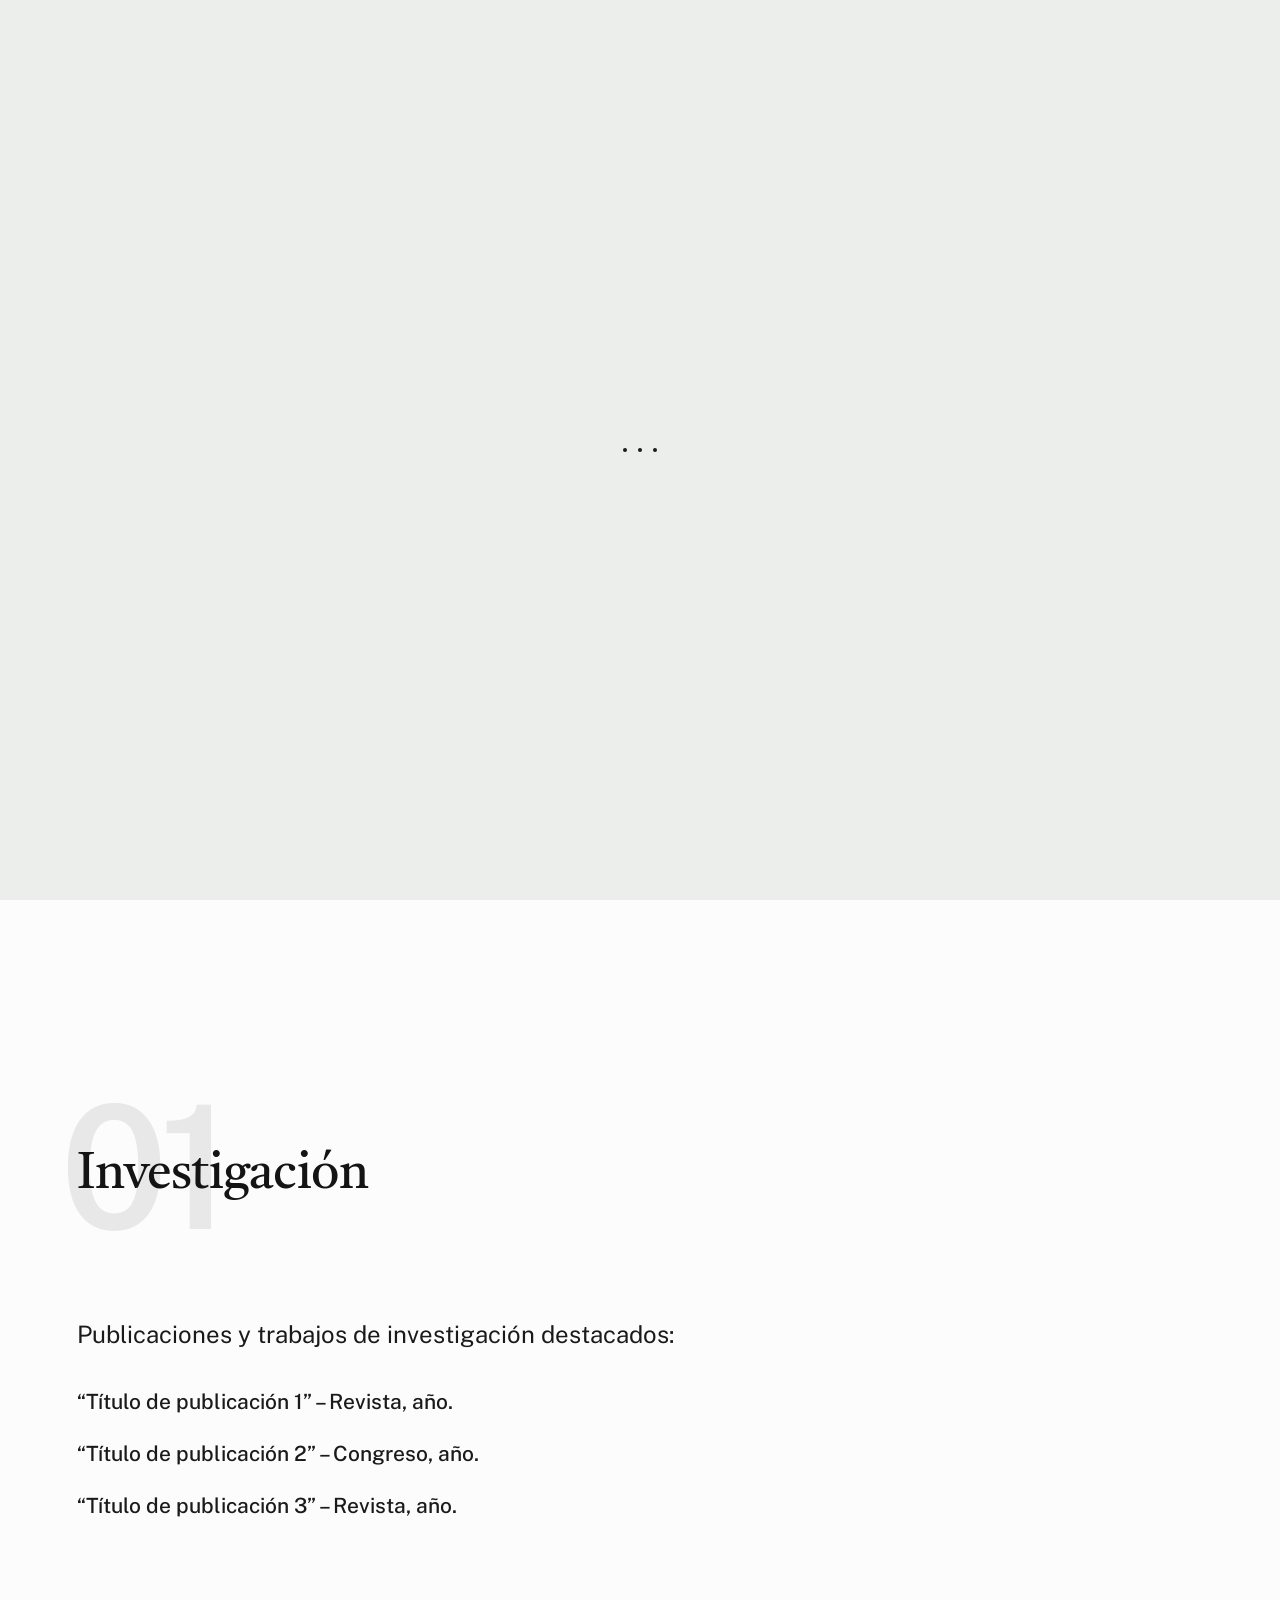
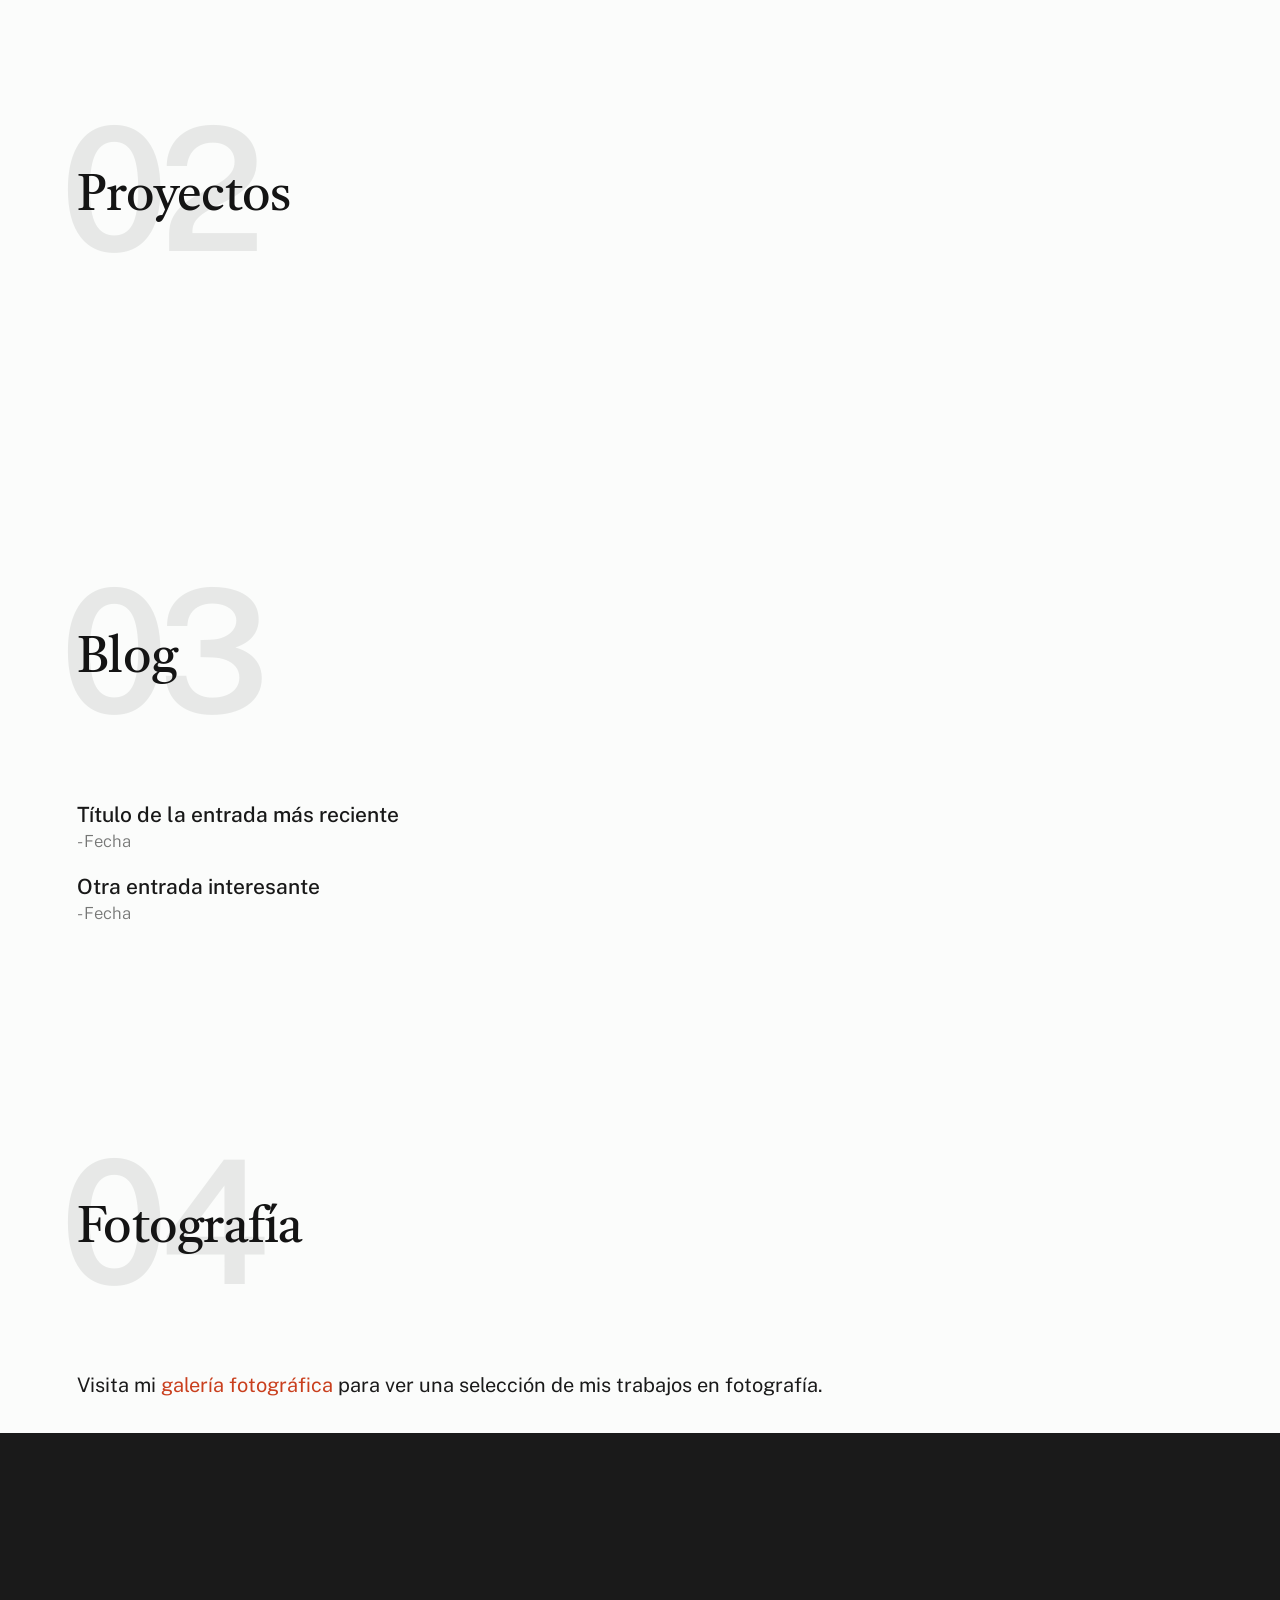
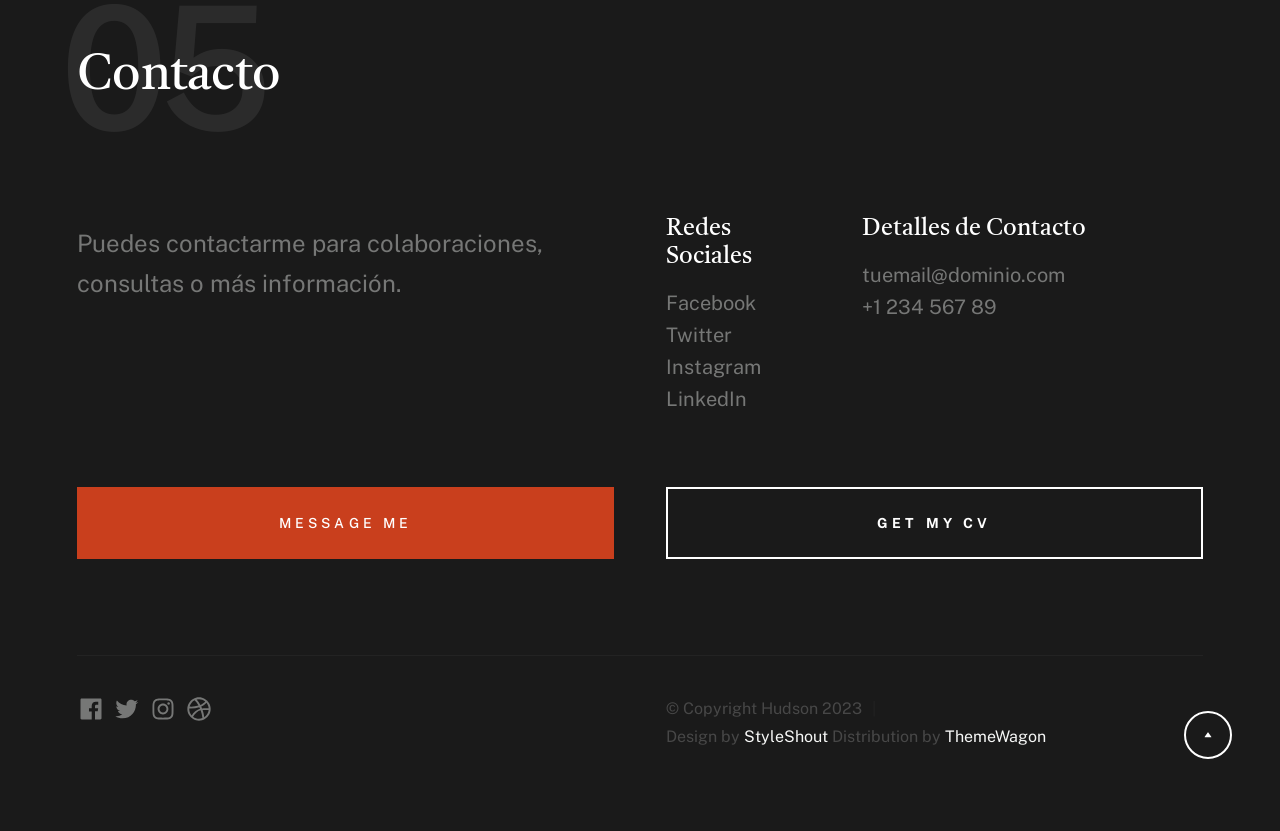
==== index.html @ 0f812733 "Upload CCidLara personal webpage" ====
<!DOCTYPE html>
<html lang="en" class="no-js" >
<head>

    <!--- basic page needs
    ================================================== -->
    <meta charset="utf-8">
    <meta name="viewport" content="width=device-width, initial-scale=1">
    <title>Hudson</title>

    <script>
        document.documentElement.classList.remove('no-js');
        document.documentElement.classList.add('js');
    </script>

    <!-- CSS
    ================================================== -->
    <link rel="stylesheet" href="css/vendor.css">
    <link rel="stylesheet" href="css/styles.css">

    <!-- favicons
    ================================================== -->
    <link rel="apple-touch-icon" sizes="180x180" href="apple-touch-icon.png">
    <link rel="icon" type="image/png" sizes="32x32" href="favicon-32x32.png">
    <link rel="icon" type="image/png" sizes="16x16" href="favicon-16x16.png">
    <link rel="manifest" href="site.webmanifest">

</head>


<body id="top">

    
    <!-- preloader
    ================================================== -->
    <div id="preloader">
        <div id="loader" class="dots-fade">
            <div></div>
            <div></div>
            <div></div>
        </div>
    </div>


    <!-- page wrap
    ================================================== -->
    <div id="page" class="s-pagewrap">


        <!-- # site header 
        ================================================== -->
        <header class="s-header">
            <div class="row s-header__inner">

                <div class="s-header__block">
                    <div class="s-header__logo">
                        <a class="logo" href="index.html" style="
                            font-family: 'Public Sans', 'Segoe UI', Arial, sans-serif;
                            font-weight: 900;
                            font-size: 2.5rem;
                            letter-spacing: 0.08em;
                            color: #fff;
                            text-decoration: none;
                            background: linear-gradient(90deg, #ffffffd7 60%, #ff0000 100%);
                            -webkit-background-clip: text;
                            -webkit-text-fill-color: transparent;
                            background-clip: text;
                            text-fill-color: transparent;
                            padding: 0.2em 0.6em;
                            border-radius: 8px;
                            box-shadow: 0 2px 24px 0 rgba(0,195,255,0.10);
                            transition: background 0.4s cubic-bezier(.4,0,.2,1);
                            mix-blend-mode: lighten;
                            filter: drop-shadow(0 2px 8px rgba(0,195,255,0.08));
                        ">
                            CCidLara
                        </a>
                    </div>

                    <a class="s-header__menu-toggle" href="#0"><span>Menu</span></a>
                </div> <!-- end s-header__block -->

                <nav class="s-header__nav">    
                    <ul class="s-header__menu-links">
                        <li class="current"><a class="smoothscroll" href="#bio">Bio</a></li>
                        <li><a class="smoothscroll" href="#investigacion">Investigación</a></li>
                        <li><a href="photo.html">Fotografía</a></li>
                        <li><a class="smoothscroll" href="#proyectos">Proyectos</a></li>
                        <li><a class="smoothscroll" href="#blog">Blog</a></li>
                        <li><a class="smoothscroll" href="#footer">Contacto</a></li>
                    </ul>    
                </nav> <!-- end s-header__nav -->

            </div> <!-- end s-header__inner -->
        </header> <!-- end s-header -->


        <!-- # bio
        ================================================== -->
        <section id="bio" class="s-intro target-section" style="position:relative;overflow:hidden;min-height:60vh;">
            <img src="images/folio/horizontal1.jpg"
                 alt="Foto de Christofer Cid Lara"
                 style="position:absolute;top:0;left:0;width:100%;height:100%;object-fit:cover;z-index:0;filter:brightness(0.5);">
            <div style="position:absolute;top:0;left:0;width:100%;height:100%;background:rgba(0,0,0,0.45);z-index:1;"></div>
            <div class="row s-intro__content width-sixteen-col" style="position:relative;z-index:2;min-height:60vh;align-items:stretch;display:flex;flex-wrap:wrap;">
                <div class="column lg-7 md-12 s-intro__content-inner grid-block grid-16" style="display:flex;flex-direction:column;justify-content:center;">
                    <div class="s-intro__content-text" style="color:#f8f7f4;">
                        <div class="s-intro__content-pretitle text-pretitle">_______</div>
                        <h1 class="s-intro__content-title" style="color:#f8f7f4;">
                            Christofer Cid Lara
                        </h1>
                        <p>
                            Investigador de imágenes, datos y artista visual. <br> IA, visión, fotografía, luz y pensamiento.
                        </p>
                        <div class="s-intro__content-btns">
                            <a class="smoothscroll btn" href="#investigacion">Investigación</a>
                            <a class="smoothscroll btn btn--stroke" href="#footer">Contacto</a>
                        </div>
                    </div>
                </div>
                <div class="column lg-5 md-12 s-intro__content-inner grid-block grid-16"
                     style="display:flex;align-items:center;justify-content:center;position:relative;min-height:60vh;">
                    <img src="images/folio/IMG_20250104_0038.jpg"
                         alt="Retrato de Christofer Cid Lara"
                         style="position:absolute;top:0;left:0;width:100%;height:100%;object-fit:cover;z-index:0;filter:brightness(1);border-radius:16px;">
                    <div style="position:absolute;top:0;left:0;width:100%;height:100%;background:rgba(0,0,0,0.45);z-index:1;border-radius:16px;"></div>
                    <div style="position:relative;z-index:2;width:100%;display:flex;align-items:center;justify-content:center;">
                        <!-- Optional: Add a border or shadow for separation -->
                    </div>
                </div>
            </div>
        </section>

        <!-- # investigación
        ================================================== -->
        <section id="investigacion" class="s-about target-section">
            <div class="row s-about__content">
                <div class="column xl-12">
                    <div class="section-header" data-num="01">
                        <h2 class="text-display-title">Investigación</h2>
                    </div>
                    <p class="attention-getter">
                        Publicaciones y trabajos de investigación destacados:
                    </p>
                    <ul class="s-about__list">
                        <li>“Título de publicación 1” – Revista, año.</li>
                        <li>“Título de publicación 2” – Congreso, año.</li>
                        <li>“Título de publicación 3” – Revista, año.</li>
                        <!-- Agrega más publicaciones -->
                    </ul>
                </div>
            </div>
        </section>

        <!-- # proyectos
        ================================================== -->
        <section id="proyectos" class="s-works target-section">
            <div class="row">
                <div class="column xl-12">
                    <div class="section-header" data-num="02">
                        <h2 class="text-display-title">Proyectos</h2>
                    </div>
                </div>
            </div>
            <div class="row folio-entries">
                <div class="column entry">
                    <div class="entry__info">
                        <h4 class="entry__title">Proyecto A</h4>
                        <div class="entry__cat">Descripción breve del proyecto A.</div>
                    </div>
                </div>
                <div class="column entry">
                    <div class="entry__info">
                        <h4 class="entry__title">Proyecto B</h4>
                        <div class="entry__cat">Descripción breve del proyecto B.</div>
                    </div>
                </div>
                <div class="column entry">
                    <div class="entry__info">
                        <h4 class="entry__title">Proyecto C</h4>
                        <div class="entry__cat">Descripción breve del proyecto C.</div>
                    </div>
                </div>
                <!-- Agrega más proyectos si lo deseas -->
            </div>
        </section>

        <!-- # blog
        ================================================== -->
        <section id="blog" class="s-about target-section">
            <div class="row s-about__content">
                <div class="column xl-12">
                    <div class="section-header" data-num="03">
                        <h2 class="text-display-title">Blog</h2>
                    </div>
                    <ul class="s-about__list">
                        <li><a href="#">Título de la entrada más reciente</a> <span>- Fecha</span></li>
                        <li><a href="#">Otra entrada interesante</a> <span>- Fecha</span></li>
                        <!-- Agrega más entradas -->
                    </ul>
                </div>
            </div>
        </section>

        <!-- # fotografia
        ================================================== -->
        <section id="fotografia" class="s-about target-section">
            <div class="row s-about__content">
                <div class="column xl-12">
                    <div class="section-header" data-num="04">
                        <h2 class="text-display-title">Fotografía</h2>
                    </div>
                    <p>
                        Visita mi <a href="photo.html">galería fotográfica</a> para ver una selección de mis trabajos en fotografía.
                    </p>
                </div>
            </div>
        </section>

        <!-- # footer/contacto
        ================================================== -->
        <footer id="footer" class="s-footer target-section">
            <div class="row">
                <div class="column lg-12">
                    <div class="section-header light-on-dark" data-num="05">
                        <h2 class="text-display-title">Contacto</h2>
                    </div>
                </div>
            </div>
            <div class="row s-footer__content">
                <div class="column xl-6 md-12 s-footer__block s-footer__about">
                    <p class="attention-getter">
                        Puedes contactarme para colaboraciones, consultas o más información.
                    </p>
                </div>
                <div class="column xl-6 md-12 s-footer__block s-footer__site-links">
                    <div class="row">
                        <div class="column xl-4 lg-5 md-6 tab-12">
                            <h5>Redes Sociales</h5>
                            <ul class="link-list">
                                <li><a href="#">Facebook</a></li>
                                <li><a href="#">Twitter</a></li>
                                <li><a href="#">Instagram</a></li>
                                <li><a href="#">LinkedIn</a></li>
                            </ul>
                        </div>
                        <div class="column xl-6 md-6 tab-12">
                            <h5>Detalles de Contacto</h5>
                            <ul class="link-list">
                                <li><a href="mailto:tuemail@dominio.com">tuemail@dominio.com</a></li>
                                <li><a href="tel:+123456789">+1 234 567 89</a></li>
                            </ul>
                        </div>
                    </div>
                </div>
            </div>


            <div class="row s-footer__buttons">
               
                <div class="column xl-6 tab-12">
                    <a href="mailto:#0" class="btn btn--primary btn--large u-fullwidth">Message Me</a>
                </div>
          
                <div class="column xl-6 tab-12">                    
                    <a href="#0" class="btn btn--stroke btn--large u-fullwidth">Get My CV</a>
                </div>
            
            </div> <!-- end section-footer__buttons -->              
            
            <div class="row s-footer__bottom">
                
                <div class="column xl-6 lg-12">
                    <ul class="s-footer__social social-list">
                        <li>
                            <a href="#0">
                                <svg xmlns="http://www.w3.org/2000/svg" width="24" height="24" viewBox="0 0 24 24" style="fill:rgba(0, 0, 0, 1);transform:;-ms-filter:"><path d="M20,3H4C3.447,3,3,3.448,3,4v16c0,0.552,0.447,1,1,1h8.615v-6.96h-2.338v-2.725h2.338v-2c0-2.325,1.42-3.592,3.5-3.592 c0.699-0.002,1.399,0.034,2.095,0.107v2.42h-1.435c-1.128,0-1.348,0.538-1.348,1.325v1.735h2.697l-0.35,2.725h-2.348V21H20 c0.553,0,1-0.448,1-1V4C21,3.448,20.553,3,20,3z"></path></svg>
                                <span class="u-screen-reader-text">Facebook</span>
                            </a>
                        </li>
                        <li>
                            <a href="#0">
                                <svg xmlns="http://www.w3.org/2000/svg" width="24" height="24" viewBox="0 0 24 24" style="fill:rgba(0, 0, 0, 1);transform:;-ms-filter:"><path d="M19.633,7.997c0.013,0.175,0.013,0.349,0.013,0.523c0,5.325-4.053,11.461-11.46,11.461c-2.282,0-4.402-0.661-6.186-1.809 c0.324,0.037,0.636,0.05,0.973,0.05c1.883,0,3.616-0.636,5.001-1.721c-1.771-0.037-3.255-1.197-3.767-2.793 c0.249,0.037,0.499,0.062,0.761,0.062c0.361,0,0.724-0.05,1.061-0.137c-1.847-0.374-3.23-1.995-3.23-3.953v-0.05 c0.537,0.299,1.16,0.486,1.82,0.511C3.534,9.419,2.823,8.184,2.823,6.787c0-0.748,0.199-1.434,0.548-2.032 c1.983,2.443,4.964,4.04,8.306,4.215c-0.062-0.3-0.1-0.611-0.1-0.923c0-2.22,1.796-4.028,4.028-4.028 c1.16,0,2.207,0.486,2.943,1.272c0.91-0.175,1.782-0.512,2.556-0.973c-0.299,0.935-0.936,1.721-1.771,2.22 c0.811-0.088,1.597-0.312,2.319-0.624C21.104,6.712,20.419,7.423,19.633,7.997z"></path></svg>
                                <span class="u-screen-reader-text">Twitter</span>
                            </a>
                        </li>
                        <li>
                            <a href="#0">
                                <svg xmlns="http://www.w3.org/2000/svg" width="24" height="24" viewBox="0 0 24 24" style="fill:rgba(0, 0, 0, 1);transform:;-ms-filter:"><path d="M11.999,7.377c-2.554,0-4.623,2.07-4.623,4.623c0,2.554,2.069,4.624,4.623,4.624c2.552,0,4.623-2.07,4.623-4.624 C16.622,9.447,14.551,7.377,11.999,7.377L11.999,7.377z M11.999,15.004c-1.659,0-3.004-1.345-3.004-3.003 c0-1.659,1.345-3.003,3.004-3.003s3.002,1.344,3.002,3.003C15.001,13.659,13.658,15.004,11.999,15.004L11.999,15.004z"></path><circle cx="16.806" cy="7.207" r="1.078"></circle><path d="M20.533,6.111c-0.469-1.209-1.424-2.165-2.633-2.632c-0.699-0.263-1.438-0.404-2.186-0.42 c-0.963-0.042-1.268-0.054-3.71-0.054s-2.755,0-3.71,0.054C7.548,3.074,6.809,3.215,6.11,3.479C4.9,3.946,3.945,4.902,3.477,6.111 c-0.263,0.7-0.404,1.438-0.419,2.186c-0.043,0.962-0.056,1.267-0.056,3.71c0,2.442,0,2.753,0.056,3.71 c0.015,0.748,0.156,1.486,0.419,2.187c0.469,1.208,1.424,2.164,2.634,2.632c0.696,0.272,1.435,0.426,2.185,0.45 c0.963,0.042,1.268,0.055,3.71,0.055s2.755,0,3.71-0.055c0.747-0.015,1.486-0.157,2.186-0.419c1.209-0.469,2.164-1.424,2.633-2.633 c0.263-0.7,0.404-1.438,0.419-2.186c0.043-0.962,0.056-1.267,0.056-3.71s0-2.753-0.056-3.71C20.941,7.57,20.801,6.819,20.533,6.111z M19.315,15.643c-0.007,0.576-0.111,1.147-0.311,1.688c-0.305,0.787-0.926,1.409-1.712,1.711c-0.535,0.199-1.099,0.303-1.67,0.311 c-0.95,0.044-1.218,0.055-3.654,0.055c-2.438,0-2.687,0-3.655-0.055c-0.569-0.007-1.135-0.112-1.669-0.311 c-0.789-0.301-1.414-0.923-1.719-1.711c-0.196-0.534-0.302-1.099-0.311-1.669c-0.043-0.95-0.053-1.218-0.053-3.654 c0-2.437,0-2.686,0.053-3.655c0.007-0.576,0.111-1.146,0.311-1.687c0.305-0.789,0.93-1.41,1.719-1.712 c0.534-0.198,1.1-0.303,1.669-0.311c0.951-0.043,1.218-0.055,3.655-0.055c2.437,0,2.687,0,3.654,0.055 c0.571,0.007,1.135,0.112,1.67,0.311c0.786,0.303,1.407,0.925,1.712,1.712c0.196,0.534,0.302,1.099,0.311,1.669 c0.043,0.951,0.054,1.218,0.054,3.655c0,2.436,0,2.698-0.043,3.654H19.315z"></path></svg>
                                <span class="u-screen-reader-text">Instagram</span>
                            </a>
                        </li>
                        <li>
                            <a href="#0">
                                <svg xmlns="http://www.w3.org/2000/svg" width="24" height="24" viewBox="0 0 24 24" style="fill: rgba(0, 0, 0, 1);transform: ;msFilter:;"><path d="M20.66 6.98a9.932 9.932 0 0 0-3.641-3.64C15.486 2.447 13.813 2 12 2s-3.486.447-5.02 1.34c-1.533.893-2.747 2.107-3.64 3.64S2 10.187 2 12s.446 3.487 1.34 5.02a9.924 9.924 0 0 0 3.641 3.64C8.514 21.553 10.187 22 12 22s3.486-.447 5.02-1.34a9.932 9.932 0 0 0 3.641-3.64C21.554 15.487 22 13.813 22 12s-.446-3.487-1.34-5.02zM12 3.66c2 0 3.772.64 5.32 1.919-.92 1.174-2.286 2.14-4.1 2.9-1.002-1.813-2.088-3.327-3.261-4.54A7.715 7.715 0 0 1 12 3.66zM5.51 6.8a8.116 8.116 0 0 1 2.711-2.22c1.212 1.201 2.325 2.7 3.34 4.5-2 .6-4.114.9-6.341.9-.573 0-1.006-.013-1.3-.04A8.549 8.549 0 0 1 5.51 6.8zM3.66 12c0-.054.003-.12.01-.2.007-.08.01-.146.01-.2.254.014.641.02 1.161.02 2.666 0 5.146-.367 7.439-1.1.187.373.381.793.58 1.26-1.32.293-2.674 1.006-4.061 2.14S6.4 16.247 5.76 17.5c-1.4-1.587-2.1-3.42-2.1-5.5zM12 20.34c-1.894 0-3.594-.587-5.101-1.759.601-1.187 1.524-2.322 2.771-3.401 1.246-1.08 2.483-1.753 3.71-2.02a29.441 29.441 0 0 1 1.56 6.62 8.166 8.166 0 0 1-2.94.56zm7.08-3.96a8.351 8.351 0 0 1-2.58 2.621c-.24-2.08-.7-4.107-1.379-6.081.932-.066 1.765-.1 2.5-.1.799 0 1.686.034 2.659.1a8.098 8.098 0 0 1-1.2 3.46zm-1.24-5c-1.16 0-2.233.047-3.22.14a27.053 27.053 0 0 0-.68-1.62c2.066-.906 3.532-2.006 4.399-3.3 1.2 1.414 1.854 3.027 1.96 4.84-.812-.04-1.632-.06-2.459-.06z"></path></svg>
                                <span class="u-screen-reader-text">Dribbble</span>
                            </a>
                        </li>
                    </ul> 
                </div> <!-- end section-footer__social -->

                <div class="column xl-6 lg-12">
                    <p class="ss-copyright">
                        <span>© Copyright Hudson 2023</span> 
                        <span>Design by <a href="https://styleshout.com/">StyleShout</a> Distribution by <a href="https://themewagon.com">ThemeWagon</a></span>
                    </p>
                </div>

            </div> <!-- end section-footer__bottom -->          

            <div class="ss-go-top">
                <a class="smoothscroll" title="Back to Top" href="#top">                 
                    <svg xmlns="http://www.w3.org/2000/svg" width="24" height="24" viewBox="0 0 24 24" style="fill: rgba(0, 0, 0, 1);transform: ;msFilter:;"><path d="M5.536 21.886a1.004 1.004 0 0 0 1.033-.064l13-9a1 1 0 0 0 0-1.644l-13-9A1 1 0 0 0 5 3v18a1 1 0 0 0 .536.886z"></path></svg>
                </a>                                
                <span>Back To Top</span>   
            </div> <!-- end ss-go-top -->
            
        </footer> <!-- end s-footer -->

    </div> <!-- end page-wrap -->


    <!-- Java Script
    ================================================== -->
    <script src="js/plugins.js"></script>
    <script src="js/main.js"></script>

</body>
</html>
---- css/styles.css ----
@charset "UTF-8";

/* =================================================================== 
 * Hudson Main Stylesheet
 * Template Ver. 1.0.0
 * 04-03-2023
 * ------------------------------------------------------------------
 *
 * TOC:
 * # SETTINGS
 *      ## fonts 
 *      ## colors
 *      ## spacing and typescale
 *      ## grid variables
 * # CSS RESET
 * # GRID
 * # BASE SETUP
 * # UTILITY CLASSES
 * # TYPOGRAPHY 
 *      ## base type styles
 *      ## additional typography & helper classes
 *      ## lists
 *      ## media 
 *      ## spacing
 * # PRELOADER
 *      ## page loaded
 * # FORM 
 *      ## style placeholder text
 * # BUTTONS
 * # TABLE
 * # COMPONENTS
 *      ## pagination
 *      ## alert box 
 *      ## skillbars
 *      ## stats tabs
 * # PROJECT-WIDE SHARED STYLES
 *      ## section header
 *      ## social list
 *      ## swiper overrides
 *      ## glightbox overrides
 * # GRID-BASED LAYOUTS
 *      ## grid block
 *      ## list grid
 * # PAGE WRAP
 * # SITE HEADER
 *      ## logo
 *      ## main navigation
 *      ## mobile menu toggle
 * # INTRO
 *      ## intro content
 *      ## intro btn cv download
 *      ## intro social
 *      ## intro scroll down
 *      ## intro transitions
 * # ABOUT
 *      ## about blocks
 * # WORKS
 *      ## folio entries 
 *      ## testimonials
 * # NUMBERS
 * # FOOTER
 *      ## copyright
 *      ## go top
 *
 * ------------------------------------------------------------------ */


/* ===================================================================
 * # SETTINGS
 *
 *
 * ------------------------------------------------------------------- */

/* ------------------------------------------------------------------- 
 * ## fonts 
 * ------------------------------------------------------------------- */
@import url("https://fonts.googleapis.com/css2?family=Castoro:ital@0;1&family=Public+Sans:ital,wght@0,300;0,400;0,500;0,600;0,700;1,300;1,400;1,500;1,600;1,700&display=swap");

:root {
    --font-1: "Public Sans", Sans-serif;
    --font-2: "Castoro", Serif;

  /* monospace
   */
    --font-mono: Consolas, "Andale Mono", Courier, "Courier New", monospace;
}

/* ------------------------------------------------------------------- 
 * ## colors
 * ------------------------------------------------------------------- */
:root {

  /* color-1(#C73E1D)
   * color-2(#2F352B)
   * color-3(#1A1A1A)
   */
    --color-1: hsla(12, 75%, 45%, 1);
    --color-2: hsla(96, 10%, 19%, 1);
    --color-3: hsla(0, 0%, 10%, 1);

  /* theme color variations
   */
    --color-1-lightest: hsla(12, 75%, 75%, 1);
    --color-1-lighter : hsla(12, 75%, 65%, 1);
    --color-1-light   : hsla(12, 75%, 55%, 1);
    --color-1-dark    : hsla(12, 75%, 35%, 1);
    --color-1-darker  : hsla(12, 75%, 25%, 1);
    --color-1-darkest : hsla(12, 75%, 15%, 1);

    --color-2-lightest: hsla(96, 10%, 49%, 1);
    --color-2-lighter : hsla(96, 10%, 39%, 1);
    --color-2-light   : hsla(96, 10%, 29%, 1);
    --color-2-dark    : hsla(96, 10%, 10%, 1);
    --color-2-darker  : hsla(96, 10%, 1%, 1);

    --color-3-light: hsla(0, 0%, 16%, 1);
    --color-3-dark : hsla(0, 0%, 8%, 1);

  /* feedback colors
   * color-error(#ffd1d2), color-success(#c8e675), 
   * color-info(#d7ecfb), color-notice(#fff099)
   */
    --color-error          : hsla(359, 100%, 91%, 1);
    --color-success        : hsla(76, 69%, 68%, 1);
    --color-info           : hsla(205, 82%, 91%, 1);
    --color-notice         : hsla(51, 100%, 80%, 1);
    --color-error-content  : hsla(359, 50%, 50%, 1);
    --color-success-content: hsla(76, 29%, 28%, 1);
    --color-info-content   : hsla(205, 32%, 31%, 1);
    --color-notice-content : hsla(51, 30%, 30%, 1);

  /* neutrals
   * generated using 
   * Tint & Shade Generator 
   * (https://maketintsandshades.com/)
   */
    --color-black  : #000000;
    --color-gray-19: #181818;
    --color-gray-18: #2f302f;
    --color-gray-17: #474747;
    --color-gray-16: #5e5f5e;
    --color-gray-15: #767776;
    --color-gray-14: #8e8f8e;
    --color-gray-13: #a5a7a5;
    --color-gray-12: #bdbebd;
    --color-gray-11: #d4d6d4;
    --color-gray-10: #eceeec;
    --color-gray-9 : #eef0ee;
    --color-gray-8 : #f0f1f0;
    --color-gray-7 : #f2f3f2;
    --color-gray-6 : #f4f5f4;
    --color-gray-5 : #f6f7f6;
    --color-gray-4 : #f7f8f7;
    --color-gray-3 : #f9faf9;
    --color-gray-2 : #fbfcfb;
    --color-gray-1 : #fbfcfb;
    --color-white  : #ffffff;

  /* text
   */
    --color-text       : var(--color-gray-19);
    --color-text-dark  : var(--color-3-dark);
    --color-text-light : var(--color-gray-15);
    --color-placeholder: var(--color-gray-13);

  /* link
   */
    --color-link       : var(--color-1);
    --color-link-hover : var(--color-2-lighter);
    --color-link-active: var(--color-2-lighter);

  /* buttons
   */
    --color-btn                   : var(--color-gray-10);
    --color-btn-text              : var(--color-text);
    --color-btn-hover             : var(--color-gray-11);
    --color-btn-hover-text        : var(--color-text);
    --color-btn-primary           : var(--color-1);
    --color-btn-primary-text      : var(--color-white);
    --color-btn-primary-hover     : var(--color-1-light);
    --color-btn-primary-hover-text: var(--color-white);
    --color-btn-stroke            : var(--color-text-dark);
    --color-btn-stroke-text       : var(--color-text-dark);
    --color-btn-stroke-hover      : var(--color-text-dark);
    --color-btn-stroke-hover-text : var(--color-white);

  /* preloader
   */
    --color-preloader-bg: var(--color-gray-10);
    --color-loader      : var(--color-3);
    --color-loader-light: var(--color-gray-14);

  /* others
   */
    --color-body-bg: var(--color-gray-1);
    --color-border : rgba(0, 0, 0, .1);
    --border-radius: 5px;
}

/* ------------------------------------------------------------------- 
 * ## spacing and typescale
 * ------------------------------------------------------------------- */
:root {

  /* spacing
   * base font size: 20px 
   * vertical space unit : 32px
   */
    --base-size     : 62.5%;
    --multiplier    : 1;
    --base-font-size: calc(2rem * var(--multiplier));
    --space         : calc(3.2rem * var(--multiplier));

  /* vertical spacing 
   */
    --vspace-0_125: calc(0.125 * var(--space));
    --vspace-0_25 : calc(0.25 * var(--space));
    --vspace-0_375: calc(0.375 * var(--space));
    --vspace-0_5  : calc(0.5 * var(--space));
    --vspace-0_625: calc(0.625 * var(--space));
    --vspace-0_75 : calc(0.75 * var(--space));
    --vspace-0_875: calc(0.875 * var(--space));
    --vspace-1    : calc(var(--space));
    --vspace-1_25 : calc(1.25 * var(--space));
    --vspace-1_5  : calc(1.5 * var(--space));
    --vspace-1_75 : calc(1.75 * var(--space));
    --vspace-2    : calc(2 * var(--space));
    --vspace-2_5  : calc(2.5 * var(--space));
    --vspace-3    : calc(3 * var(--space));
    --vspace-3_5  : calc(3.5 * var(--space));
    --vspace-4    : calc(4 * var(--space));
    --vspace-4_5  : calc(4.5 * var(--space));
    --vspace-5    : calc(5 * var(--space));
    --vspace-5_5  : calc(5.5 * var(--space));
    --vspace-6    : calc(6 * var(--space));
    --vspace-6_5  : calc(6.5 * var(--space));
    --vspace-7    : calc(7 * var(--space));
    --vspace-7_5  : calc(7.5 * var(--space));
    --vspace-8    : calc(8 * var(--space));
    --vspace-8_5  : calc(8.5 * var(--space));
    --vspace-9    : calc(9 * var(--space));
    --vspace-9_5  : calc(9.5 * var(--space));
    --vspace-10   : calc(10 * var(--space));

  /* type scale
   * ratio 1        :2 | base: 20px
   * -------------------------------------------------------
   *
   * --text-huge-3    = (148.60px)
   * --text-huge-2    = (123.83px)
   * --text-huge-1    = (103.20px)
   * --text-display-3 = (86.00px)
   * --text-display-2 = (71.66px)
   * --text-display-1 = (59.72px)
   * --text-xxxl      = (49.77px)
   * --text-xxl       = (41.47px)
   * --text-xl        = (34.56px)
   * --text-lg        = (28.80px)
   * --text-md        = (24.00px)
   * --text-size      = (20.00px) BASE
   * --text-sm        = (16.67px)
   * --text-xs        = (13.89px)
   *
   * ---------------------------------------------------------
   */
    --text-scale-ratio: 1.2;
    --text-size       : var(--base-font-size);
    --text-xs         : calc((var(--text-size) / var(--text-scale-ratio)) / var(--text-scale-ratio));
    --text-sm         : calc(var(--text-xs) * var(--text-scale-ratio));
    --text-md         : calc(var(--text-sm) * var(--text-scale-ratio) * var(--text-scale-ratio));
    --text-lg         : calc(var(--text-md) * var(--text-scale-ratio));
    --text-xl         : calc(var(--text-lg) * var(--text-scale-ratio));
    --text-xxl        : calc(var(--text-xl) * var(--text-scale-ratio));
    --text-xxxl       : calc(var(--text-xxl) * var(--text-scale-ratio));
    --text-display-1  : calc(var(--text-xxxl) * var(--text-scale-ratio));
    --text-display-2  : calc(var(--text-display-1) * var(--text-scale-ratio));
    --text-display-3  : calc(var(--text-display-2) * var(--text-scale-ratio));
    --text-huge-1     : calc(var(--text-display-3) * var(--text-scale-ratio));
    --text-huge-2     : calc(var(--text-huge-1) * var(--text-scale-ratio));
    --text-huge-3     : calc(var(--text-huge-2) * var(--text-scale-ratio));

  /* default button height
   */
    --vspace-btn: var(--vspace-1_75);
}

/* on mobile devices below 600px, change the value of '--multiplier' 
 * to adjust the values of base font size and vertical space unit.
 */
@media screen and (max-width: 600px) {
    :root {
        --multiplier: .9375;
    }
}

/* ------------------------------------------------------------------- 
 * ## grid variables
 * ------------------------------------------------------------------- */
:root {

  /* widths for rows and containers
   */
    --width-sixteen-cols: 1760px;
    --width-default     : 1280px;
    --width-wide        : 1600px;
    --width-wider       : 1800px;
    --width-narrow      : 1200px;
    --width-narrower    : 1000px;
    --width-narrowest   : 800px;
    --width-full        : 100%;
    --width-grid-max    : var(--width-default);

  /* gutter
   */
    --gutter: 2.6rem;
}

/* on large screen devices
 */
@media screen and (max-width: 1000px) {
    :root {
        --gutter: 2.2rem;
    }
}

/* on small devices
 */
@media screen and (max-width: 600px) {
    :root {
        --gutter: 1rem;
    }
}


/* ====================================================================
 * # CSS RESET
 *
 *
 * --------------------------------------------------------------------
 * http://meyerweb.com/eric/tools/css/reset/ 
 * v2.0 | 20110126
 * License: none (public domain)
 * -------------------------------------------------------------------- */
html,
body,
div,
span,
applet,
object,
iframe,
h1,
h2,
h3,
h4,
h5,
h6,
p,
blockquote,
pre,
a,
abbr,
acronym,
address,
big,
cite,
code,
del,
dfn,
em,
img,
ins,
kbd,
q,
s,
samp,
small,
strike,
strong,
sub,
sup,
tt,
var,
b,
u,
i,
center,
dl,
dt,
dd,
ol,
ul,
li,
fieldset,
form,
label,
legend,
table,
caption,
tbody,
tfoot,
thead,
tr,
th,
td,
article,
aside,
canvas,
details,
embed,
figure,
figcaption,
footer,
header,
hgroup,
menu,
nav,
output,
ruby,
section,
summary,
time,
mark,
audio,
video {
    margin        : 0;
    padding       : 0;
    border        : 0;
    font-size     : 100%;
    font          : inherit;
    vertical-align: baseline;
}

/* HTML5 display-role reset for older browsers */
article,
aside,
details,
figcaption,
figure,
footer,
header,
hgroup,
menu,
nav,
section {
    display: block;
}

body {
    line-height: 1;
}

ol,
ul {
    list-style: none;
}

blockquote,
q {
    quotes: none;
}

blockquote:before,
blockquote:after,
q:before,
q:after {
    content: "";
    content: none;
}

table {
    border-collapse: collapse;
    border-spacing : 0;
}


/* ===================================================================
 * # GRID v5.0.0
 *
 *
 * -------------------------------------------------------------------
 * - Grid system based on the flex display property.
 *
 * - Grid breakpoints are based on MAXIMUM WIDTH media queries, 
 *   meaning they apply to that one breakpoint and ALL THOSE BELOW IT.
 *
 * - Grid columns without a specified width will automatically layout 
 *   as equal width columns.
 *
 * - On viewports 400px and below, all grid columns will stacked 
 *   vertically
 *
 * ------------------------------------------------------------------- */

/* row 
 */
.row {
    display  : flex;
    flex-flow: row wrap;
    width    : min(92%, var(--width-grid-max));
    margin   : 0 auto;
}

.row .row {
    width       : auto;
    margin-left : calc(var(--gutter) * -1);
    margin-right: calc(var(--gutter) * -1);
}

/* column
 */
.column {
    flex   : 1;
    padding: 0 var(--gutter);
}

.collapse>.column,
.column.collapse {
    padding: 0;
}

/* row utility classes
 */
.row.row-wrap {
    flex-wrap: wrap;
}

.row.row-nowrap {
    flex-wrap: nowrap;
}

.row.row-y-top {
    align-items: flex-start;
}

.row.row-y-bottom {
    align-items: flex-end;
}

.row.row-y-center {
    align-items: center;
}

.row.row-stretch {
    align-items: stretch;
}

.row.row-baseline {
    align-items: baseline;
}

.row.row-x-left {
    justify-content: flex-start;
}

.row.row-x-right {
    justify-content: flex-end;
}

.row.row-x-center {
    justify-content: center;
}

.row.row-center {
    align-items    : center;
    justify-content: center;
}

/* ------------------------- -------------------------------------------
 * ## extra large devices (1201px and above)
 * -------------------------------------------------------------------- */
.xl-1 {
    flex : none;
    width: 8.3333333333%;
}

.xl-2 {
    flex : none;
    width: 16.6666666667%;
}

.xl-3 {
    flex : none;
    width: 25%;
}

.xl-4 {
    flex : none;
    width: 33.3333333333%;
}

.xl-5 {
    flex : none;
    width: 41.6666666667%;
}

.xl-6 {
    flex : none;
    width: 50%;
}

.xl-7 {
    flex : none;
    width: 58.3333333333%;
}

.xl-8 {
    flex : none;
    width: 66.6666666667%;
}

.xl-9 {
    flex : none;
    width: 75%;
}

.xl-10 {
    flex : none;
    width: 83.3333333333%;
}

.xl-11 {
    flex : none;
    width: 91.6666666667%;
}

.xl-12 {
    flex : none;
    width: 100%;
}

/* --------------------------------------------------------------------
 * ## large devices (1001px to 1200px)
 * -------------------------------------------------------------------- */
@media screen and (max-width: 1200px) {
    .lg-1 {
        flex : none;
        width: 8.3333333333%;
    }

    .lg-2 {
        flex : none;
        width: 16.6666666667%;
    }

    .lg-3 {
        flex : none;
        width: 25%;
    }

    .lg-4 {
        flex : none;
        width: 33.3333333333%;
    }

    .lg-5 {
        flex : none;
        width: 41.6666666667%;
    }

    .lg-6 {
        flex : none;
        width: 50%;
    }

    .lg-7 {
        flex : none;
        width: 58.3333333333%;
    }

    .lg-8 {
        flex : none;
        width: 66.6666666667%;
    }

    .lg-9 {
        flex : none;
        width: 75%;
    }

    .lg-10 {
        flex : none;
        width: 83.3333333333%;
    }

    .lg-11 {
        flex : none;
        width: 91.6666666667%;
    }

    .lg-12 {
        flex : none;
        width: 100%;
    }
}

/* --------------------------------------------------------------------
 * ## medium devices (801px to 1000px)
 * -------------------------------------------------------------------- */
@media screen and (max-width: 1000px) {
    .md-1 {
        flex : none;
        width: 8.3333333333%;
    }

    .md-2 {
        flex : none;
        width: 16.6666666667%;
    }

    .md-3 {
        flex : none;
        width: 25%;
    }

    .md-4 {
        flex : none;
        width: 33.3333333333%;
    }

    .md-5 {
        flex : none;
        width: 41.6666666667%;
    }

    .md-6 {
        flex : none;
        width: 50%;
    }

    .md-7 {
        flex : none;
        width: 58.3333333333%;
    }

    .md-8 {
        flex : none;
        width: 66.6666666667%;
    }

    .md-9 {
        flex : none;
        width: 75%;
    }

    .md-10 {
        flex : none;
        width: 83.3333333333%;
    }

    .md-11 {
        flex : none;
        width: 91.6666666667%;
    }

    .md-12 {
        flex : none;
        width: 100%;
    }
}

/* --------------------------------------------------------------------
 * ## tablet devices (601px to 800px)  
 * -------------------------------------------------------------------- */
@media screen and (max-width: 800px) {
    .tab-1 {
        flex : none;
        width: 8.3333333333%;
    }

    .tab-2 {
        flex : none;
        width: 16.6666666667%;
    }

    .tab-3 {
        flex : none;
        width: 25%;
    }

    .tab-4 {
        flex : none;
        width: 33.3333333333%;
    }

    .tab-5 {
        flex : none;
        width: 41.6666666667%;
    }

    .tab-6 {
        flex : none;
        width: 50%;
    }

    .tab-7 {
        flex : none;
        width: 58.3333333333%;
    }

    .tab-8 {
        flex : none;
        width: 66.6666666667%;
    }

    .tab-9 {
        flex : none;
        width: 75%;
    }

    .tab-10 {
        flex : none;
        width: 83.3333333333%;
    }

    .tab-11 {
        flex : none;
        width: 91.6666666667%;
    }

    .tab-12 {
        flex : none;
        width: 100%;
    }
}

/* --------------------------------------------------------------------
 * ## mobile devices (401px to 600px)  
 * -------------------------------------------------------------------- */
@media screen and (max-width: 600px) {
    .row {
        width        : 100%;
        padding-left : 6vw;
        padding-right: 6vw;
    }

    .row .row {
        padding-left : 0;
        padding-right: 0;
    }

    .mob-1 {
        flex : none;
        width: 8.3333333333%;
    }

    .mob-2 {
        flex : none;
        width: 16.6666666667%;
    }

    .mob-3 {
        flex : none;
        width: 25%;
    }

    .mob-4 {
        flex : none;
        width: 33.3333333333%;
    }

    .mob-5 {
        flex : none;
        width: 41.6666666667%;
    }

    .mob-6 {
        flex : none;
        width: 50%;
    }

    .mob-7 {
        flex : none;
        width: 58.3333333333%;
    }

    .mob-8 {
        flex : none;
        width: 66.6666666667%;
    }

    .mob-9 {
        flex : none;
        width: 75%;
    }

    .mob-10 {
        flex : none;
        width: 83.3333333333%;
    }

    .mob-11 {
        flex : none;
        width: 91.6666666667%;
    }

    .mob-12 {
        flex : none;
        width: 100%;
    }
}

/* --------------------------------------------------------------------
 * ## small mobile devices (up to 400px)
 * -------------------------------------------------------------------- */

 /* stack columns vertically
 */
@media screen and (max-width: 400px) {
    .row .row {
        margin-left : 0;
        margin-right: 0;
    }

    .column {
        flex        : none;
        width       : 100%;
        margin-left : 0;
        margin-right: 0;
        padding     : 0;
    }
}

/* --------------------------------------------------------------------
 * ## additional column stackpoints 
 * -------------------------------------------------------------------- */
@media screen and (max-width: 900px) {
    .stack-on-900 {
        flex        : none;
        width       : 100%;
        margin-left : 0;
        margin-right: 0;
    }
}

@media screen and (max-width: 700px) {
    .stack-on-700 {
        flex        : none;
        width       : 100%;
        margin-left : 0;
        margin-right: 0;
    }
}

@media screen and (max-width: 550px) {
    .stack-on-550 {
        flex        : none;
        width       : 100%;
        margin-left : 0;
        margin-right: 0;
    }
}


/* ===================================================================
 * # BASE SETUP
 *
 *
 * ------------------------------------------------------------------- */
html {
    font-size : var(--base-size);
    box-sizing: border-box;
}

*,
*::before,
*::after {
    box-sizing: inherit;
}

body {
    background-color          : var(--color-body-bg);
    -webkit-overflow-scrolling: touch;
    -webkit-text-size-adjust  : 100%;
    -webkit-font-smoothing    : antialiased;
    -moz-osx-font-smoothing   : grayscale;
}

p {
    font-size     : inherit;
    text-rendering: optimizeLegibility;
}

a {
    text-decoration: none;
}

svg,
img,
video {
    max-width: 100%;
    height   : auto;
}

pre {
    overflow: auto;
}

/* Remove margins and paddings for common elements 
 */
div,
dl,
dt,
dd,
ul,
ol,
li,
h1,
h2,
h3,
h4,
h5,
h6,
pre,
form,
p,
blockquote,
th,
td {
    margin : 0;
    padding: 0;
}

/* Remove default styles for input elements 
 */
input[type=email],
input[type=number],
input[type=search],
input[type=text],
input[type=tel],
input[type=url],
input[type=password],
textarea {
    -webkit-appearance: none;
    -moz-appearance   : none;
    appearance        : none;
}


/* ===================================================================
 * # UTILITY CLASSES
 *
 *
 * ------------------------------------------------------------------- */

/* flex item alignment classes
 */
.u-flexitem-center {
    margin    : auto;
    align-self: center;
}

.u-flexitem-left {
    margin-right: auto;
    align-self  : center;
}

.u-flexitem-right {
    margin-left: auto;
    align-self : center;
}

.u-flexitem-x-center {
    margin-right: auto;
    margin-left : auto;
}

.u-flexitem-x-left {
    margin-right: auto;
}

.u-flexitem-x-right {
    margin-left: auto;
}

.u-flexitem-y-center {
    align-self: center;
}

.u-flexitem-y-top {
    align-self: flex-start;
}

.u-flexitem-y-bottom {
    align-self: flex-end;
}

/* misc helper classes
 */
.u-screen-reader-text {
    clip             : rect(1px, 1px, 1px, 1px);
    -webkit-clip-path: inset(50%);
    clip-path        : inset(50%);
    height           : 1px;
    width            : 1px;
    margin           : -1px;
    overflow         : hidden;
    padding          : 0;
    border           : 0;
    position         : absolute;
    word-wrap        : normal !important;
}

.u-clearfix:after {
    content: "";
    display: table;
    clear  : both;
}

.u-flex-center {
    align-items    : center;
    justify-content: center;
}

.u-hidden {
    display: none;
}

.u-invisible {
    visibility: hidden;
}

.u-antialiased {
    -webkit-font-smoothing : antialiased;
    -moz-osx-font-smoothing: grayscale;
}

.u-overflow-hidden {
    overflow: hidden;
}

.u-remove-top {
    margin-top: 0;
}

.u-remove-bottom {
    margin-bottom: 0;
}

.u-add-half-bottom {
    margin-bottom: var(--vspace-0_5);
}

.u-add-bottom {
    margin-bottom: var(--vspace-1);
}

.u-no-border {
    border: none;
}

.u-fullwidth {
    width: 100%;
}

.u-pull-left {
    float: left;
}

.u-pull-right {
    float: right;
}


/* ===================================================================
 * # TYPOGRAPHY 
 *
 *
 * ------------------------------------------------------------------- 
 * type scale - ratio 1:2 | base: 20px
 * -------------------------------------------------------------------
 *
 * --text-huge-3    = (148.60px)
 * --text-huge-2    = (123.83px)
 * --text-huge-1    = (103.20px)
 * --text-display-3 = (86.00px)
 * --text-display-2 = (71.66px)
 * --text-display-1 = (59.72px)
 * --text-xxxl      = (49.77px)
 * --text-xxl       = (41.47px)
 * --text-xl        = (34.56px)
 * --text-lg        = (28.80px)
 * --text-md        = (24.00px)
 * --text-size      = (20.00px) BASE
 * --text-sm        = (16.67px)
 * --text-xs        = (13.89px)
 *
 * -------------------------------------------------------------------- */

/* --------------------------------------------------------------------
 * ## base type styles
 * -------------------------------------------------------------------- */
body {
    font-family: var(--font-1);
    font-size  : var(--base-font-size);
    font-weight: 400;
    line-height: var(--vspace-1);
    color      : var(--color-text);
}

/* links
 */
a {
    color     : var(--color-link);
    transition: all 0.3s ease-in-out;
}

a:focus,
a:hover,
a:active {
    color: var(--color-link-hover);
}

a:hover,
a:active {
    outline: 0;
}

/* headings
 */
h1,
h2,
h3,
h4,
h5,
h6,
.h1,
.h2,
.h3,
.h4,
.h5,
.h6 {
    font-family           : var(--font-2);
    font-weight           : 400;
    color                 : var(--color-text-dark);
    font-variant-ligatures: common-ligatures;
    text-rendering        : optimizeLegibility;
}

h1,
.h1 {
    margin-top   : var(--vspace-2_5);
    margin-bottom: var(--vspace-0_75);
}

h2,
.h2,
h3,
.h3,
h4,
.h4 {
    margin-top   : var(--vspace-2);
    margin-bottom: var(--vspace-0_75);
}

h5,
.h5,
h6,
.h6 {
    margin-top   : var(--vspace-1_75);
    margin-bottom: var(--vspace-0_5);
}

h1,
.h1 {
    font-size     : var(--text-display-2);
    line-height   : calc(2.25 * var(--space));
    letter-spacing: -0.02em;
}

@media screen and (max-width: 500px) {

    h1,
    .h1 {
        font-size  : var(--text-xxxl);
        line-height: calc(1.625 * var(--space));
    }
}

h2,
.h2 {
    font-size     : var(--text-xxl);
    line-height   : calc(1.375 * var(--space));
    letter-spacing: -0.02em;
}

h3,
.h3 {
    font-size  : var(--text-xl);
    line-height: calc(1.125 * var(--space));
}

h4,
.h4 {
    font-size  : var(--text-lg);
    line-height: var(--vspace-1);
}

h5,
.h5 {
    font-size  : var(--text-md);
    line-height: var(--vspace-0_875);
}

h6,
.h6 {
    font-family   : var(--font-1);
    font-weight   : 600;
    font-size     : var(--text-sm);
    line-height   : var(--vspace-0_75);
    text-transform: uppercase;
    letter-spacing: 0.25rem;
}

/* emphasis, italic,
 * strong, bold and small text
 */
em,
i,
strong,
b {
    font-size  : inherit;
    line-height: inherit;
}

em,
i {
    font-style: italic;
}

strong,
b {
    font-weight: 600;
    color      : var(--color-text-dark);
}

small {
    font-size  : 80%;
    font-weight: 400;
    line-height: var(--vspace-0_5);
}

/* blockquotes
 */
blockquote {
    margin     : 0 0 var(--vspace-1) 0;
    padding    : var(--vspace-1) var(--vspace-1_5);
    border-left: 2px solid var(--color-text-dark);
    position   : relative;
}

blockquote p {
    font-family: var(--font-1);
    font-weight: 400;
    font-size  : var(--text-lg);
    font-style : normal;
    line-height: var(--vspace-1_25);
    color      : var(--color-text-dark);
    padding    : 0;
}

blockquote cite {
    display    : block;
    font-family: var(--font-1);
    font-weight: 400;
    font-size  : var(--text-sm);
    line-height: var(--vspace-0_75);
    font-style : normal;
}

blockquote cite:before {
    content: "— ";
}

blockquote cite,
blockquote cite a,
blockquote cite a:visited {
    color : var(--color-text-light);
    border: none;
}

@media screen and (max-width: 500px) {
    blockquote {
        padding: var(--vspace-0_75) var(--vspace-0_75);
    }

    blockquote p {
        font-size  : var(--text-md);
        line-height: var(--vspace-1);
    }
}

/* figures
 */
figure img,
p img {
    margin        : 0;
    vertical-align: bottom;
}

figure {
    display     : block;
    margin-left : 0;
    margin-right: 0;
}

figure img+figcaption {
    margin-top: var(--vspace-1);
}

figcaption {
    /* font-style: italic; */
    font-size    : var(--text-sm);
    text-align   : center;
    margin-bottom: 0;
}

/* preformatted, code
 */
var,
kbd,
samp,
code,
pre {
    font-family: var(--font-mono);
}

pre {
    padding   : var(--vspace-0_75) var(--vspace-1) var(--vspace-1);
    background: var(--color-gray-5);
    overflow-x: auto;
}

code {
    font-size    : var(--text-sm);
    line-height  : 1.6rem;
    margin       : 0 0.2rem;
    padding      : calc((var(--vspace-1) - 1.6rem) / 2 - 0.1rem) 0.7rem;
    white-space  : nowrap;
    background   : var(--color-gray-5);
    border       : 1px solid var(--color-gray-10);
    color        : var(--color-text);
    border-radius: 3px;
}

pre>code {
    display    : block;
    white-space: pre;
    line-height: var(--vspace-1);
    padding    : 0;
    margin     : 0;
    border     : none;
}

/* deleted text, abbreviation,
 * & mark text
 */
del {
    text-decoration: line-through;
}

abbr {
    font-family   : var(--font-1);
    font-weight   : 600;
    font-variant  : small-caps;
    text-transform: lowercase;
    letter-spacing: 0.1em;
    color         : var(--color-text-dark);
}

abbr[title],
dfn[title] {
    border-bottom  : 1px dotted;
    cursor         : help;
    text-decoration: none;
}

mark {
    background: var(--color-1-lightest);
    color     : var(--color-text);
}

/* horizontal rule
 */
hr {
    border      : solid var(--color-border);
    border-width: 0.1rem 0 0;
    clear       : both;
    margin      : var(--vspace-2) 0 calc(var(--vspace-2) - 1px);
    height      : 0;
}

hr.fancy {
    border    : none;
    margin    : var(--vspace-2) 0;
    height    : var(--vspace-1);
    text-align: center;
}

hr.fancy::before {
    content       : "*****";
    letter-spacing: 0.3em;
}

/* --------------------------------------------------------------------
 * ## additional typography & helper classes
 * -------------------------------------------------------------------- */
.lead,
.attention-getter {
    font-family: var(--font-1);
    font-size  : var(--text-md);
    line-height: var(--vspace-1_25);
}

@media screen and (max-width: 800px) {

    .lead,
    .attention-getter {
        font-size  : calc(var(--text-size) * 1.1);
        line-height: calc(1.125 * var(--space));
    }
}

@media screen and (max-width: 400px) {

    .lead,
    .attention-getter {
        font-size  : var(--text-size);
        line-height: var(--vspace-1);
    }
}

.pull-quote {
    position  : relative;
    padding   : 0;
    margin-top: 0;
    text-align: center;
}

.pull-quote blockquote {
    border     : none;
    margin     : 0 auto;
    max-width  : 62rem;
    padding-top: var(--vspace-2_5);
    position   : relative;
}

.pull-quote blockquote p {
    font-weight: 400;
    color      : var(--color-text-dark);
}

.pull-quote blockquote:before {
    content          : "";
    display          : block;
    height           : var(--vspace-1);
    width            : var(--vspace-1);
    background-repeat: no-repeat;
    background       : center center;
    background-size  : contain;
    background-image : url(../images/icons/icon-quote.svg);
    transform        : translate(-50%, 0, 0);
    position         : absolute;
    top              : var(--vspace-1);
    left             : 50%;
}

.drop-cap:first-letter {
    float         : left;
    font-family   : var(--font-1);
    font-weight   : 700;
    font-size     : calc(3 * var(--space));
    line-height   : 1;
    padding       : 0 0.125em 0 0;
    text-transform: uppercase;
    background    : transparent;
    color         : var(--color-text-dark);
}

.text-center {
    text-align: center;
}

.text-left {
    text-align: left;
}

.text-right {
    text-align: right;
}

/* --------------------------------------------------------------------
 * ## lists
 * -------------------------------------------------------------------- */
ol {
    list-style: decimal;
}

ul {
    list-style: disc;
}

li {
    display: list-item;
}

ol,
ul {
    margin-left: 1.6rem;
}

ul li {
    padding-left: 0.4rem;
}

ul ul,
ul ol,
ol ol,
ol ul {
    margin: 1.6rem 0 1.6rem 1.6rem;
}

ul.disc li {
    display   : list-item;
    list-style: none;
    padding   : 0 0 0 0.8rem;
    position  : relative;
}

ul.disc li::before {
    content       : "";
    display       : inline-block;
    width         : 6px;
    height        : 6px;
    border-radius : 50%;
    background    : var(--color-1);
    position      : absolute;
    left          : -0.8em;
    top           : calc(50% - 4px);
    vertical-align: middle;
}

dt {
    margin: 0;
    color : var(--color-1);
}

dt strong {
    color: var(--color-1);
}

dd {
    margin: 0 0 0 2rem;
}

/* definition list line style 
 */
.lining dt,
.lining dd {
    display: inline;
    margin : 0;
}

.lining dt+dt:before,
.lining dd+dt:before {
    content    : "\a";
    white-space: pre;
}

.lining dd+dd:before {
    content: ", ";
}

.lining dd+dd:before {
    content: ", ";
}

.lining dd:before {
    content    : ": ";
    margin-left: -0.2em;
}

/* definition list dictionary style 
 */
.dictionary-style dt {
    display      : inline;
    counter-reset: definitions;
}

.dictionary-style dt+dt:before {
    content    : ", ";
    margin-left: -0.2em;
}

.dictionary-style dd {
    display          : block;
    counter-increment: definitions;
}

.dictionary-style dd:before {
    content: counter(definitions, decimal) ". ";
}

/* ------------------------------------------------------------------- 
 * ## media 
 * ------------------------------------------------------------------- */

/* floated image
 */
img.u-pull-right {
    margin: var(--vspace-0_5) 0 var(--vspace-0_5) var(--vspace-0_875);
}

img.u-pull-left {
    margin: var(--vspace-0_5) var(--vspace-0_875) var(--vspace-0_5) 0;
}

/* responsive video container
 */
.video-container {
    --aspect-ratio: 16/9;
    position      : relative;
    height        : 0;
    overflow      : hidden;
    padding-bottom: calc(100% / (var(--aspect-ratio)));
}

.video-container iframe,
.video-container object,
.video-container embed,
.video-container video {
    position: absolute;
    top     : 0;
    left    : 0;
    width   : 100%;
    height  : 100%;
}

/* --------------------------------------------------------------------
 * ## spacing
 * -------------------------------------------------------------------- */
fieldset,
button,
.btn {
    margin-bottom: var(--vspace-0_5);
}

input,
textarea,
select,
pre,
blockquote,
figure,
figcaption,
table,
p,
ul,
ol,
dl,
form,
img,
.video-container,
.ss-custom-select {
    margin-bottom: var(--vspace-1);
}


/* ===================================================================
 * # PRELOADER
 * 
 * 
 * -------------------------------------------------------------------
 * - markup:
 *
 * <div id="preloader">
 *     <div id="loader" class="dots-fade">
 *         <div></div>
 *         <div></div>
 *         <div></div>
 *     </div>
 * </div>
 *
 * - loader class:
 * <dots-fade | dots-jump | dots-pulse>
 *
 * ------------------------------------------------------------------- */
#preloader {
    position       : fixed;
    display        : flex;
    flex-flow      : row wrap;
    justify-content: center;
    align-items    : center;
    background     : var(--color-preloader-bg);
    z-index        : 500;
    height         : 100vh;
    width          : 100%;
    opacity        : 1;
    overflow       : hidden;
}

.no-js #preloader {
    display: none;
}

#loader {
    position: relative;
    width   : 4px;
    height  : 4px;
    padding : 0;
    display : inline-block;
}

#loader>div {
    content      : "";
    background   : var(--color-loader);
    width        : 4px;
    height       : 4px;
    position     : absolute;
    top          : 0;
    left         : 0;
    border-radius: 50%;
}

#loader>div:nth-of-type(1) {
    left: 15px;
}

#loader>div:nth-of-type(3) {
    left: -15px;
}

/* dots jump */
.dots-jump>div {
    animation      : dots-jump 1.2s infinite ease;
    animation-delay: 0.2s;
}

.dots-jump>div:nth-of-type(1) {
    animation-delay: 0.4s;
}

.dots-jump>div:nth-of-type(3) {
    animation-delay: 0s;
}

@keyframes dots-jump {
    0% {
        top: 0;
    }

    40% {
        top: -6px;
    }

    80% {
        top: 0;
    }
}

/* dots fade */
.dots-fade>div {
    animation      : dots-fade 1.6s infinite ease;
    animation-delay: 0.4s;
}

.dots-fade>div:nth-of-type(1) {
    animation-delay: 0.8s;
}

.dots-fade>div:nth-of-type(3) {
    animation-delay: 0s;
}

@keyframes dots-fade {
    0% {
        opacity: 1;
    }

    40% {
        opacity: 0.2;
    }

    80% {
        opacity: 1;
    }
}

/* dots pulse */
.dots-pulse>div {
    animation      : dots-pulse 1.2s infinite ease;
    animation-delay: 0.2s;
}

.dots-pulse>div:nth-of-type(1) {
    animation-delay: 0.4s;
}

.dots-pulse>div:nth-of-type(3) {
    animation-delay: 0s;
}

@keyframes dots-pulse {
    0% {
        transform: scale(1);
    }

    40% {
        transform: scale(1.3);
    }

    80% {
        transform: scale(1);
    }
}

/* ------------------------------------------------------------------- 
 * ## page loaded
 * ------------------------------------------------------------------- */
.ss-loaded #preloader {
    opacity   : 0;
    visibility: hidden;
    transition: all 0.6s 0.9s ease-in-out;
}

.ss-loaded #preloader #loader {
    opacity   : 0;
    transition: opacity 0.6s ease-in-out;
}


/* ===================================================================
 * # FORM 
 *
 *
 * ------------------------------------------------------------------- */
fieldset {
    border: none;
}

input[type=email],
input[type=number],
input[type=search],
input[type=text],
input[type=tel],
input[type=url],
input[type=password],
textarea,
select {
    --input-height     : var(--vspace-2);
    --input-line-height: var(--vspace-1);
    --input-vpadding   : calc((var(--input-height) - var(--input-line-height)) / 2);
    display            : block;
    height             : var(--input-height);
    padding            : var(--input-vpadding) 0 calc(var(--input-vpadding) - 1px);
    border             : 0;
    outline            : 0;
    color              : var(--color-text-light);
    font-family        : var(--font-1);
    font-size          : calc(var(--text-size) * 0.8);
    line-height        : var(--input-line-height);
    max-width          : 100%;
    background         : transparent;
    border-bottom      : 1px solid var(--color-text-light);
    transition         : all 0.3s ease-in-out;
}

.ss-custom-select {
    position: relative;
    padding : 0;
}

.ss-custom-select select {
    -webkit-appearance: none;
    -moz-appearance   : none;
    appearance        : none;
    text-indent       : 0.01px;
    text-overflow     : "";
    margin            : 0;
    vertical-align    : middle;
    line-height       : var(--vspace-1);
}

.ss-custom-select select option {
    padding-left    : 2rem;
    padding-right   : 2rem;
    background-color: var(--color-body);
}

.ss-custom-select select::-ms-expand {
    display: none;
}

.ss-custom-select::after {
    border-bottom   : 1px solid rgb(20, 20, 20);
    border-right    : 1px solid rgb(20, 20, 20);
    content         : "";
    display         : block;
    height          : 8px;
    width           : 8px;
    margin-top      : -7px;
    pointer-events  : none;
    position        : absolute;
    right           : 2.4rem;
    top             : 50%;
    transition      : all 0.15s ease-in-out;
    transform-origin: 66% 66%;
    transform       : rotate(45deg);
}

textarea {
    min-height: calc(8 * var(--space));
}

input[type=email]:focus,
input[type=number]:focus,
input[type=search]:focus,
input[type=text]:focus,
input[type=tel]:focus,
input[type=url]:focus,
input[type=password]:focus,
textarea:focus,
select:focus {
    color        : var(--color-text);
    border-bottom: 1px solid var(--color-1);
}

label,
legend {
    font-family  : var(--font-1);
    font-weight  : 600;
    font-size    : var(--text-sm);
    line-height  : var(--vspace-0_5);
    margin-bottom: var(--vspace-0_5);
    color        : var(--color-text-dark);
    display      : block;
}

input[type=checkbox],
input[type=radio] {
    display: inline;
}

label>.label-text {
    display    : inline-block;
    margin-left: 1rem;
    font-family: var(--font-1);
    line-height: inherit;
}

label>input[type=checkbox],
label>input[type=radio] {
    margin  : 0;
    position: relative;
    top     : 2px;
}

/* ------------------------------------------------------------------- 
 * ## style placeholder text
 * ------------------------------------------------------------------- */
::-moz-placeholder {
    /* Mozilla Firefox 19+ */
    color  : var(--color-placeholder);
    opacity: 1;
}

::placeholder {
    /* Most modern browsers support this now. */
    color: var(--color-placeholder);
}

/* ------------------------------------------------------------------- 
 * ## change autocomplete styles in Chrome
 * ------------------------------------------------------------------- */
input:-webkit-autofill,
input:-webkit-autofill:hover,
input:-webkit-autofill:focus,
textarea:-webkit-autofill,
textarea:-webkit-autofill:hover,
textarea:-webkit-autofill:focus,
select:-webkit-autofill,
select:-webkit-autofill:hover,
select:-webkit-autofill:focus {
    -webkit-text-fill-color: var(--color-1);
    -webkit-transition     : background-color 5000s ease-in-out 0s;
    transition             : background-color 5000s ease-in-out 0s;
}


/* ===================================================================
 * # BUTTONS
 *
 *
 * ------------------------------------------------------------------- */
.btn,
button,
input[type=submit],
input[type=reset],
input[type=button] {
    --btn-height           : var(--vspace-btn);
    display                : inline-block;
    font-family            : var(--font-1);
    font-weight            : 500;
    font-size              : calc(var(--text-size) * 0.6);
    text-transform         : uppercase;
    letter-spacing         : 0.3em;
    height                 : var(--btn-height);
    line-height            : calc(var(--btn-height) - 4px);
    padding                : 0 3.6rem;
    margin                 : 0 0.4rem var(--vspace-0_5) 0;
    color                  : var(--color-btn-text);
    text-decoration        : none;
    text-align             : center;
    white-space            : nowrap;
    cursor                 : pointer;
    transition             : all 0.3s;
    background-color       : var(--color-btn);
    border                 : 2px solid var(--color-btn);
    -webkit-font-smoothing : antialiased;
    -moz-osx-font-smoothing: grayscale;
}

.btn:focus,
button:focus,
input[type=submit]:focus,
input[type=reset]:focus,
input[type=button]:focus,
.btn:hover,
button:hover,
input[type=submit]:hover,
input[type=reset]:hover,
input[type=button]:hover {
    background-color: var(--color-btn-hover);
    border-color    : var(--color-btn-hover);
    color           : var(--color-btn-hover-text);
    outline         : 0;
}

/* button primary
 */
.btn.btn--primary,
button.btn--primary,
input[type=submit].btn--primary,
input[type=reset].btn--primary,
input[type=button].btn--primary {
    background  : var(--color-btn-primary);
    border-color: var(--color-btn-primary);
    color       : var(--color-btn-primary-text);
}

.btn.btn--primary:focus,
button.btn--primary:focus,
input[type=submit].btn--primary:focus,
input[type=reset].btn--primary:focus,
input[type=button].btn--primary:focus,
.btn.btn--primary:hover,
button.btn--primary:hover,
input[type=submit].btn--primary:hover,
input[type=reset].btn--primary:hover,
input[type=button].btn--primary:hover {
    background  : var(--color-btn-primary-hover);
    border-color: var(--color-btn-primary-hover);
    color       : var(--color-btn-primary-hover-text);
}

/* button modifiers
 */
.btn.u-fullwidth,
button.u-fullwidth {
    width       : 100%;
    margin-right: 0;
}

.btn--small,
button.btn--small {
    --btn-height: calc(var(--vspace-btn) - 1.6rem);
}

.btn--medium,
button.btn--medium {
    --btn-height: calc(var(--vspace-btn) + .8rem);
}

.btn--large,
button.btn--large {
    --btn-height: calc(var(--vspace-btn) + 1.6rem);
    font-size   : var(--text-xs);
}

.btn--stroke,
button.btn--stroke {
    background : transparent !important;
    font-weight: 700;
    border     : 2px solid var(--color-btn-stroke);
    color      : var(--color-btn-stroke-text);
}

.btn--stroke:focus,
button.btn--stroke:focus,
.btn--stroke:hover,
button.btn--stroke:hover {
    background: var(--color-btn-stroke-hover) !important;
    border    : 2px solid var(--color-btn-stroke-hover);
    color     : var(--color-btn-stroke-hover-text);
}

.btn--pill,
button.btn--pill {
    padding-left : 3.2rem !important;
    padding-right: 3.2rem !important;
    border-radius: 1000px !important;
}


/* ===================================================================
 * # TABLE
 *
 *
 * ------------------------------------------------------------------- */
table {
    border-width   : 0;
    width          : 100%;
    max-width      : 100%;
    font-family    : var(--font-1);
    border-collapse: collapse;
}

th,
td {
    padding      : var(--vspace-0_5) 3.2rem calc(var(--vspace-0_5) - 1px);
    text-align   : left;
    border-bottom: 1px solid var(--color-border);
}

th {
    padding    : var(--vspace-0_5) 3.2rem;
    color      : var(--color-text-dark);
    font-family: var(--font-1);
    font-weight: 600;
    font-size  : var(--text-sm);
}

th:first-child,
td:first-child {
    padding-left: 0;
}

th:last-child,
td:last-child {
    padding-right: 0;
}

.table-responsive {
    overflow-x                : auto;
    -webkit-overflow-scrolling: touch;
}


/* ===================================================================
 * # COMPONENTS
 *
 *
 * ------------------------------------------------------------------- */

/* -------------------------------------------------------------------
 * ## pagination
 * ------------------------------------------------------------------- */
.pgn {
    --pgn-num-height: calc(var(--vspace-1) + .4rem);
    margin          : 0 auto var(--vspace-1);
    text-align      : center;
}

.pgn ul {
    display        : inline-flex;
    flex-flow      : row wrap;
    justify-content: center;
    list-style     : none;
    margin-left    : 0;
    position       : relative;
    padding        : 0 6rem;
}

.pgn ul li {
    margin : 0;
    padding: 0;
}

.pgn__num {
    font-family  : var(--font-1);
    font-weight  : 600;
    font-size    : var(--text-size);
    line-height  : var(--vspace-1);
    display      : block;
    padding      : 0.2rem 1.2rem;
    height       : var(--pgn-num-height);
    margin       : 0.2rem 0.2rem;
    color        : var(--color-text-dark);
    border-radius: var(--border-radius);
    transition   : all, 0.3s, ease-in-out;
}

.pgn__num:focus,
.pgn__num:hover {
    background: var(--color-text-dark);
    color     : var(--color-white);
}

.pgn .current,
.pgn .current:focus,
.pgn .current:hover {
    background: var(--color-text-dark);
    color     : var(--color-white);
}

.pgn .inactive,
.pgn .inactive:focus,
.pgn .inactive:hover {
    opacity: 0.4;
    cursor : default;
}

.pgn__prev,
.pgn__next {
    display        : inline-flex;
    flex-flow      : row wrap;
    justify-content: center;
    align-items    : center;
    height         : var(--pgn-num-height);
    width          : 4.8rem;
    line-height    : var(--vspace-1);
    border-radius  : 4px;
    padding        : 0;
    margin         : 0;
    opacity        : 1;
    font           : 0/0 a;
    text-shadow    : none;
    color          : transparent;
    transition     : all, 0.3s, ease-in-out;
    position       : absolute;
    top            : 50%;
    transform      : translate(0, -50%);
}

.pgn__prev:focus,
.pgn__prev:hover,
.pgn__next:focus,
.pgn__next:hover {
    background: var(--color-text-dark);
}

.pgn__prev svg,
.pgn__next svg {
    height    : 2.4rem;
    width     : 2.4rem;
    transition: all, 0.3s, ease-in-out;
}

.pgn__prev svg path,
.pgn__next svg path {
    fill: var(--color-text-dark);
}

.pgn__prev:focus svg path,
.pgn__prev:hover svg path,
.pgn__next:focus svg path,
.pgn__next:hover svg path {
    fill: white;
}

.pgn__prev {
    left: 0;
}

.pgn__next {
    right: 0;
}

.pgn__prev.inactive,
.pgn__next.inactive {
    opacity: 0.4;
    cursor : default;
}

.pgn__prev.inactive:focus,
.pgn__prev.inactive:hover,
.pgn__next.inactive:focus,
.pgn__next.inactive:hover {
    background-color: transparent;
}

/* ------------------------------------------------------------------- 
 * responsive:
 * pagination
 * ------------------------------------------------------------------- */
@media screen and (max-width: 600px) {
    .pgn ul {
        padding: 0 5.2rem;
    }
}

/* ------------------------------------------------------------------- 
 * ## alert box 
 * ------------------------------------------------------------------- */
.alert-box {
    padding      : var(--vspace-0_75) 4rem var(--vspace-0_75) 3.2rem;
    margin-bottom: var(--vspace-1);
    border-radius: var(--border-radius);
    font-family  : var(--font-1);
    font-weight  : 500;
    font-size    : var(--text-sm);
    line-height  : var(--vspace-0_75);
    opacity      : 1;
    visibility   : visible;
    position     : relative;
}

.alert-box__close {
    position: absolute;
    display : block;
    right   : 1.6rem;
    top     : 1.6rem;
    cursor  : pointer;
    width   : 12px;
    height  : 12px;
}

.alert-box__close::before,
.alert-box__close::after {
    content : "";
    display : inline-block;
    width   : 1px;
    height  : 12px;
    position: absolute;
    top     : 0;
    left    : 5px;
}

.alert-box__close::before {
    transform: rotate(45deg);
}

.alert-box__close::after {
    transform: rotate(-45deg);
}

.alert-box--error {
    background-color: var(--color-error);
    color           : var(--color-error-content);
}

.alert-box--error .alert-box__close::before,
.alert-box--error .alert-box__close::after {
    background-color: var(--color-error-content);
}

.alert-box--success {
    background-color: var(--color-success);
    color           : var(--color-success-content);
}

.alert-box--success .alert-box__close::before,
.alert-box--success .alert-box__close::after {
    background-color: var(--color-success-content);
}

.alert-box--info {
    background-color: var(--color-info);
    color           : var(--color-info-content);
}

.alert-box--info .alert-box__close::before,
.alert-box--info .alert-box__close::after {
    background-color: var(--color-info-content);
}

.alert-box--notice {
    background-color: var(--color-notice);
    color           : var(--color-notice-content);
}

.alert-box--notice .alert-box__close::before,
.alert-box--notice .alert-box__close::after {
    background-color: var(--color-notice-content);
}

.alert-box.hideit {
    opacity   : 0;
    visibility: hidden;
    transition: all 0.5s;
}

/* ------------------------------------------------------------------- 
 * ## skillbars
 * ------------------------------------------------------------------- */
.skill-bars {
    list-style: none;
    margin    : var(--vspace-2) 0 var(--vspace-1);
}

.skill-bars li {
    height       : 0.4rem;
    background   : var(--color-gray-5);
    width        : 100%;
    margin-bottom: calc(var(--vspace-2) - 0.4rem);
    padding      : 0;
    position     : relative;
}

.skill-bars li strong {
    position      : absolute;
    left          : 0;
    top           : calc(var(--vspace-1) * 1.25 * -1);
    font-family   : var(--font-1);
    font-weight   : 600;
    color         : var(--color-text);
    text-transform: uppercase;
    letter-spacing: 0.2em;
    font-size     : var(--text-xs);
    line-height   : var(--vspace-0_75);
}

.skill-bars li .progress {
    background: var(--color-text);
    position  : relative;
    height    : 100%;
}

.skill-bars li .progress span {
    display      : block;
    font-family  : var(--font-1);
    color        : white;
    font-size    : 1rem;
    line-height  : 1;
    background   : var(--color-text);
    padding      : var(--vspace-0_25);
    border-radius: 4px;
    position     : absolute;
    right        : 0;
    top          : calc((var(--vspace-1) + 0.8rem) * -1);
}

.skill-bars li .progress span::after {
    position        : absolute;
    left            : 50%;
    bottom          : -10px;
    margin-left     : -5px;
    width           : 0;
    height          : 0;
    border          : 5px solid transparent;
    border-top-color: var(--color-text, var(--color-black));
    content         : "";
}

.skill-bars li .percent5 {
    width: 5%;
}

.skill-bars li .percent10 {
    width: 10%;
}

.skill-bars li .percent15 {
    width: 15%;
}

.skill-bars li .percent20 {
    width: 20%;
}

.skill-bars li .percent25 {
    width: 25%;
}

.skill-bars li .percent30 {
    width: 30%;
}

.skill-bars li .percent35 {
    width: 35%;
}

.skill-bars li .percent40 {
    width: 40%;
}

.skill-bars li .percent45 {
    width: 45%;
}

.skill-bars li .percent50 {
    width: 50%;
}

.skill-bars li .percent55 {
    width: 55%;
}

.skill-bars li .percent60 {
    width: 60%;
}

.skill-bars li .percent65 {
    width: 65%;
}

.skill-bars li .percent70 {
    width: 70%;
}

.skill-bars li .percent75 {
    width: 75%;
}

.skill-bars li .percent80 {
    width: 80%;
}

.skill-bars li .percent85 {
    width: 85%;
}

.skill-bars li .percent90 {
    width: 90%;
}

.skill-bars li .percent95 {
    width: 95%;
}

.skill-bars li .percent100 {
    width: 100%;
}

/* --------------------------------------------------------------------
 * ## stats tabs
 * -------------------------------------------------------------------- */
.stats-tabs {
    padding: 0;
    margin : var(--vspace-1) 0;
}

.stats-tabs li {
    display     : inline-block;
    margin      : 0 1.6rem var(--vspace-0_5) 0;
    padding     : 0 1.5rem 0 0;
    border-right: 1px solid var(--color-border);
}

.stats-tabs li:last-child {
    margin : 0;
    padding: 0;
    border : none;
}

.stats-tabs li a {
    display    : block;
    font-family: var(--font-1);
    font-size  : var(--text-lg);
    font-weight: 600;
    line-height: var(--vspace-1_5);
    border     : none;
    color      : var(--color-text-dark);
}

.stats-tabs li a:hover {
    color: var(--color-1);
}

.stats-tabs li a em {
    display    : block;
    margin     : 0;
    font-family: var(--font-1);
    font-size  : var(--text-sm);
    line-height: var(--vspace-0_5);
    font-weight: 400;
    font-style : normal;
    color      : var(--color-text-light);
}


/* ===================================================================
 * # PROJECT-WIDE SHARED STYLES
 *
 *
 * ------------------------------------------------------------------- */
.width-sixteen-col {
    --width-grid-max: var(--width-sixteen-cols);
}

.width-narrower {
    --width-grid-max: var(--width-narrower);
}

.text-body-sm {
    font-size  : calc(var(--text-size) * 0.95);
    line-height: calc(0.9375 * var(--space));
}

.text-pretitle {
    font-family   : var(--font-1);
    font-weight   : 600;
    font-size     : var(--text-size);
    line-height   : var(--vspace-1);
    text-transform: uppercase;
    letter-spacing: 0.15em;
    color         : var(--color-1);
    transform     : translate(0.2em, 0);
    margin-top    : 0;
}

.text-display-title {
    font-size     : var(--text-display-1);
    line-height   : 1.0717;
    letter-spacing: -0.015em;
    margin-top    : 0;
    margin-bottom : var(--vspace-1_5);
}

/* ------------------------------------------------------------------- 
 * ## section header
 * ------------------------------------------------------------------- */
.section-header {
    display      : flex;
    align-items  : flex-start;
    margin-bottom: var(--vspace-3_5);
    position     : relative;
}

.section-header .text-display-title {
    padding-top  : 0.5em;
    margin-bottom: 0;
    position     : relative;
}

.section-header::before {
    content       : attr(data-num);
    font-family   : var(--font-1);
    font-weight   : 600;
    font-size     : 10em;
    letter-spacing: -0.05em;
    line-height   : 1;
    color         : var(--color-gray-11);
    margin-right  : var(--vspace-0_5);
    position      : absolute;
    top           : -0.25em;
    left          : -0.1em;
    opacity       : 0.5;
}

.section-header.light-on-dark .text-display-title {
    color: white;
}

.section-header.light-on-dark::before {
    color: rgba(255, 255, 255, 0.15);
}

/* ------------------------------------------------------------------- 
 * ## social list
 * ------------------------------------------------------------------- */
.social-list {
    display    : flex;
    align-items: center;
    list-style : none;
    margin     : 0;
}

.social-list li {
    padding-left: 0;
    margin-right: 0.8rem;
}

.social-list li:last-child {
    margin-right: 0;
}

.social-list a {
    display    : flex;
    align-items: center;
}

.social-list a:focus svg path,
.social-list a:focus svg circle,
.social-list a:hover svg path,
.social-list a:hover svg circle {
    fill: var(--color-white);
}

.social-list svg {
    height: var(--vspace-0_875);
    width : var(--vspace-0_875);
}

.social-list svg path,
.social-list svg circle {
    fill      : rgba(255, 255, 255, 0.5);
    transition: all 0.5s;
}

/* ------------------------------------------------------------------- 
 * ## swiper overrides
 * ------------------------------------------------------------------- */
.swiper-container .swiper-pagination-bullets .swiper-pagination-bullet {
    margin: 0 1.2rem;
}

.swiper-container .swiper-pagination-bullet {
    width     : 8px;
    height    : 8px;
    background: var(--color-gray-11);
    opacity   : 1;
}

.swiper-container .swiper-pagination-bullet-active {
    background: var(--color-gray-19);
    opacity   : 1;
}

.swiper-container .swiper-pagination-bullet:only-child {
    visibility: hidden;
}

/* ------------------------------------------------------------------- 
 * ## glightbox overrides
 * ------------------------------------------------------------------- */
.glightbox-container a {
    font-weight  : 500 !important;
    color        : var(--color-1);
    border-bottom: 1px dotted var(--color-1);
}

.glightbox-container .gslide-inner-content {
    width      : min(100%, 1050px);
    padding-top: 10vh;
}

.glightbox-container .gslide-description {
    background: rgb(0, 0, 0);
    width     : 100%;
    text-align: center;
}

.glightbox-container .gdesc-inner {
    padding: var(--vspace-1_25) var(--vspace-0_75) var(--vspace-2);
}

.glightbox-container .gslide-title,
.glightbox-container .gslide-desc {
    width : min(100%, 600px);
    margin: 0 auto;
}

.glightbox-container .gslide-title {
    font-family  : var(--font-1);
    font-weight  : 400;
    font-size    : 1.7rem !important;
    color        : white;
    margin-top   : 0;
    margin-bottom: var(--vspace-0_375);
}

.glightbox-container .gslide-desc {
    font-family: var(--font-1);
    font-weight: 300;
    font-size  : 1.4rem;
    line-height: 1.571;
    color      : rgba(255, 255, 255, 0.5) !important;
}

.glightbox-container .gprev,
.glightbox-container .gnext,
.glightbox-container .gclose {
    margin : 0;
    padding: 0;
}

.glightbox-container .gprev svg,
.glightbox-container .gnext svg,
.glightbox-container .gclose svg {
    width: 24px;
}

.glightbox-container .goverlay {
    background: #000;
}

.glightbox-mobile .gslide-inner-content {
    padding-top: 0;
}

.glightbox-mobile .glightbox-container .gslide-desc a,
.glightbox-mobile .glightbox-container .gslide-desc .desc-more {
    color: var(--color-link);
}

.glightbox-mobile .glightbox-container .gslide-desc .desc-more {
    opacity: 1;
}

/* ------------------------------------------------------------------- 
 * responsive:
 * project-wide and shared styles
 * ------------------------------------------------------------------- */
@media screen and (max-width: 1400px) {
    .section-header .text-display-title {
        font-size: var(--text-xxxl);
    }

    .section-header::before {
        font-size: 8.6em;
    }
}

@media screen and (max-width: 800px) {
    .testimonials__slide {
        text-align: center;
    }

    .testimonials__cite {
        text-align: left;
    }
}

@media screen and (max-width: 500px) {
    .text-pretitle {
        font-size  : var(--text-size);
        line-height: var(--vspace-0_75);
    }

    .section-header {
        margin-bottom: var(--vspace-2_5);
    }

    .section-header .text-display-title {
        font-size: var(--text-xxl);
    }

    .section-header::before {
        font-size: 7em;
        left     : 0;
    }
}


/* ===================================================================
 * # GRID-BASED LAYOUTS
 *
 *
 * ------------------------------------------------------------------- */

/* --------------------------------------------------------------------
 * ## grid block
 * -------------------------------------------------------------------- */
.grid-block {
    --col                : 12;
    --grid-gap-h         : calc(var(--gutter) * 2);
    --grid-gap-v         : var(--vspace-1);
    display              : grid;
    grid-template-columns: repeat(var(--col), [col] 1fr);
    -moz-column-gap      : var(--grid-gap-h);
    column-gap           : var(--grid-gap-h);
    row-gap              : var(--grid-gap-v);
}

.grid-block.no-h-gutter {
    --grid-gap-h: 0;
}

.grid-block.no-v-gutter {
    --grid-gap-h: 0;
}

.grid-block.grid-16 {
    --col: 16;
}

.grid-block .grid-full {
    grid-column: 1/-1;
}

/* ------------------------------------------------------------------- 
 * ## list grid
 * ------------------------------------------------------------------- */
.grid-list-items {
    --gap                : calc(var(--gutter) * 2);
    --min-width          : 300px;
    display              : grid;
    grid-template-columns: repeat(auto-fit, minmax(min(var(--min-width), 100%), 1fr));
    -moz-column-gap      : var(--gap);
    column-gap           : var(--gap);
}

.grid-list-items__item {
    margin-bottom: var(--vspace-1);
}

/* ------------------------------------------------------------------- 
 * responsive:
 * grid layouts
 * ------------------------------------------------------------------- */
@media screen and (max-width: 800px) {

    .grid-block,
    .grid-block.grid-16 {
        --col: 8;
    }
}

@media screen and (max-width: 600px) {

    .grid-block,
    .grid-block.grid-16 {
        --col: 4;
    }
}


/* ===================================================================
 * # PAGE WRAP
 *
 *
 * ------------------------------------------------------------------- */
.s-pagewrap {
    display       : flex;
    flex-direction: column;
    min-height    : 100%;
    overflow      : hidden;
    position      : relative;
}


/* ===================================================================
 * # SITE HEADER
 *
 *
 * ------------------------------------------------------------------- */
.s-header {
    --header-height : 72px;
    --logo-width    : 10.2rem;
    --width-grid-max: calc(var(--width-sixteen-cols) - calc(var(--gutter) * 2));
    --box-shadow    : 0 1px 1px rgba(0, 0, 0, 0.02),
                      0 2px 2px rgba(0, 0, 0, 0.02),
                      0 4px 4px rgba(0, 0, 0, 0.02),
                      0 8px 8px rgba(0, 0, 0, 0.02);
    --box-shadow-2: 0 2px 2px rgba(0, 0, 0, 0.03),
                    0 4px 4px rgba(0, 0, 0, 0.03),
                    0 8px 8px rgba(0, 0, 0, 0.03),
                    0 16px 16px rgba(0, 0, 0, 0.03);
    z-index         : 100;
    background-color: transparent;
    height          : var(--header-height);
    width           : 100%;
    position        : absolute;
    top             : min(var(--vspace-0_75), 4vh);
    left            : 0;
}

.s-header.offset {
    transform          : translateY(-100%);
    transition-property: transform, background-color;
    transition-duration: 0.5s;
}

.s-header.scrolling {
    transform: translateY(0);
}

.s-header.sticky {
    opacity         : 0;
    visibility      : hidden;
    background-color: var(--color-3);
    box-shadow      : var(--box-shadow);
    border          : none;
    border-bottom   : 1px solid rgba(255, 255, 255, 0.03);
    position        : fixed;
    top             : 0;
    left            : 0;
}

.s-header.sticky .s-header__inner {
    --width-grid-max: var(--width-default);
    background-color: transparent;
    border          : none;
    box-shadow      : none;
}

.s-header.sticky.scrolling {
    opacity   : 1;
    visibility: visible;
}

.s-header__inner {
    height          : var(--header-height);
    align-items     : center;
    justify-content : space-between;
    background-color: var(--color-3);
    border          : 1px solid rgba(255, 255, 255, 0.03);
    padding         : 0 var(--gutter);
    box-shadow      : var(--box-shadow);
}

.s-header__block {
    z-index : 101;
    position: relative;
}

/* --------------------------------------------------------------------
 * ## logo
 * -------------------------------------------------------------------- */
.s-header__logo {
    z-index    : 3;
    line-height: 1;
    transform  : translate(0.2rem, -0.05em);
}

.s-header__logo a {
    display: block;
    margin : 0;
    padding: 0;
    outline: 0;
    border : none;
}

.s-header__logo img {
    width         : var(--logo-width);
    margin        : 0;
    vertical-align: bottom;
}

/* --------------------------------------------------------------------
 * ## main navigation
 * -------------------------------------------------------------------- */
.s-header__nav {
    margin-left: var(--vspace-1);
}

.s-header__menu-links {
    list-style: none;
    display   : inline-flex;
    flex-flow : row nowrap;
    margin    : 0;
    padding   : 0;
}

.s-header__menu-links li {
    padding-left: 0;
}

.s-header__menu-links a {
    display            : block;
    font-family        : var(--font-1);
    font-weight        : 400;
    font-size          : 1.5rem;
    line-height        : var(--vspace-1);
    color              : var(--color-gray-14);
    padding            : 0 1.2rem;
    transition-property: color, background-color;
}

.s-header__menu-links li a:hover,
.s-header__menu-links li a:focus {
    color: #ff0000;
    background: rgba(255,255,255,0.08);
    border-radius: 6px;
    transition: color 0.2s, background 0.2s;
}

.s-header__menu-links .current a {
    color: white;
}

/* --------------------------------------------------------------------
 * ## mobile menu toggle
 * -------------------------------------------------------------------- */
.s-header__menu-toggle {
    --toggle-block-width: 44px;
    --toggle-line-width : 28px;
    --toggle-line-height: 1px;
    display             : none;
    width               : var(--toggle-block-width);
    height              : var(--toggle-block-width);
    position            : absolute;
    top                 : calc((var(--header-height) - var(--toggle-block-width)) / 2);
    right               : calc(var(--gutter) * 2 - 0.8rem);
}

.s-header__menu-toggle span {
    display         : block;
    background-color: white;
    width           : var(--toggle-line-width);
    height          : var(--toggle-line-height);
    margin-top      : -1px;
    font            : 0/0 a;
    text-shadow     : none;
    color           : transparent;
    transition      : all 0.5s;
    position        : absolute;
    right           : calc((var(--toggle-block-width) - var(--toggle-line-width)) / 2);
    top             : 50%;
    bottom          : auto;
    left            : auto;
}

.s-header__menu-toggle span::before,
.s-header__menu-toggle span::after {
    content         : "";
    width           : 100%;
    height          : 100%;
    background-color: inherit;
    transition      : all 0.5s;
    position        : absolute;
    left            : 0;
}

.s-header__menu-toggle span::before {
    top: -10px;
}

.s-header__menu-toggle span::after {
    bottom: -10px;
}

/* is clicked 
 */
.s-header__menu-toggle.is-clicked span {
    background-color: rgba(255, 255, 255, 0);
    transition      : all 0.1s;
}

.s-header__menu-toggle.is-clicked span::before,
.s-header__menu-toggle.is-clicked span::after {
    background-color: white;
}

.s-header__menu-toggle.is-clicked span::before {
    top      : 0;
    transform: rotate(135deg);
}

.s-header__menu-toggle.is-clicked span::after {
    bottom   : 0;
    transform: rotate(225deg);
}

/* ------------------------------------------------------------------- 
 * responsive:
 * site-header
 * ------------------------------------------------------------------- */
@media screen and (max-width: 900px) {
    .s-header {
        --header-height: 80px;
        top            : 0;
    }

    .s-header.sticky {
        box-shadow: none;
        border    : none;
    }

    .s-header__inner {
        width     : 100%;
        margin    : 0;
        padding   : 0;
        border    : none;
        box-shadow: none;
    }

    .s-header__block {
        width        : 100%;
        height       : var(--header-height);
        box-shadow   : var(--box-shadow);
        border       : none;
        border-bottom: 1px solid rgba(255, 255, 255, 0.03);
    }

    .s-header__logo {
        position : absolute;
        left     : calc(var(--gutter) * 2);
        top      : 50%;
        transform: translate(0, -50%);
    }

    .s-header__nav {
        display         : block;
        width           : 100%;
        transform       : scaleY(0);
        transform-origin: center top;
        background-color: var(--color-3);
        box-shadow      : var(--box-shadow-2);
        border-bottom   : 1px solid rgba(255, 255, 255, 0.03);
        padding-top     : calc(var(--header-height) + var(--vspace-1_25));
        padding-right   : calc(var(--gutter) * 2);
        padding-left    : calc(var(--gutter) * 2);
        padding-bottom  : var(--vspace-1_5);
        margin          : 0;
        position        : absolute;
        top             : 0;
        left            : 0;
    }

    .s-header__menu-links {
        margin    : 0;
        transform : translateY(-2rem);
        opacity   : 0;
        visibility: hidden;
    }

    .s-header__menu-links a {
        font-size: var(--text-size);
        padding  : var(--vspace-0_25) 0;
    }

    .s-header__menu-links {
        display: block;
    }

    .s-header__contact {
        margin-top: var(--vspace-1_5);
    }

    .s-header__contact .btn {
        width : 100%;
        margin: 0;
    }

    .s-header__menu-toggle {
        display: block;
    }

    .menu-is-open .s-header {
        height: auto;
    }

    .menu-is-open .s-header__block {
        box-shadow: none;
    }

    .menu-is-open .s-header__nav {
        transform       : scaleY(1);
        transition      : transform 0.4s cubic-bezier(0.215, 0.61, 0.355, 1);
        transition-delay: 0s;
    }

    .menu-is-open .s-header__menu-links,
    .menu-is-open .s-header__contact {
        transform       : translateY(0);
        opacity         : 1;
        visibility      : visible;
        transition      : all 0.6s cubic-bezier(0.215, 0.61, 0.355, 1);
        transition-delay: 0.3s;
    }
}

@media screen and (max-width: 600px) {
    .s-header__logo {
        left: calc(var(--gutter) * 2 + 2vw);
    }

    .s-header__menu-toggle {
        right: calc(var(--gutter) * 2 + 0.4rem);
    }

    .s-header__nav {
        padding-left : calc(var(--gutter) * 2 + 2.2vw);
        padding-right: calc(var(--gutter) * 2 + 2vw);
    }
}

@media screen and (max-width: 400px) {
    .s-header__menu-toggle {
        right: calc(var(--gutter) * 2);
    }
}


/* ===================================================================
 * # INTRO
 *
 *
 * ------------------------------------------------------------------- */
.s-intro {
    --content-padding-top   : max(20rem, 18vh);
    --content-padding-bottom: 8rem;
    --content-min-height    : calc(var(--vspace-1) * 27);
    z-index                 : 2;
    background-color        : var(--color-gray-10);
    width                   : 100%;
    height                  : max(var(--content-min-height), 100vh);
    overflow                : hidden;
    position                : relative;
}

/* --------------------------------------------------------------------
 * ## intro content
 * -------------------------------------------------------------------- */
.s-intro__content {
    z-index       : 2;
    align-items   : flex-end;
    height        : 100%;
    padding-top   : var(--content-padding-top);
    padding-bottom: var(--content-padding-bottom);
    position      : relative;
}

.s-intro__content-text {
    z-index    : 2;
    grid-column: 1/span 8;
    margin-top : var(--vspace-1);
}

.s-intro__content-pretitle {
    font-weight  : 600;
    margin-bottom: var(--vspace-0_125);
    color        : var(--color-1);
}

.s-intro__content-title {
    font-size     : clamp(3.8rem, 4.8vw, 8.8rem);
    line-height   : 1.045;
    letter-spacing: -0.025em;
    margin-top    : 0;
    margin-bottom : var(--vspace-1_25);
}

.s-intro__content-btns {
    --color-btn           : var(--color-text-dark);
    --color-btn-text      : var(--color-white);
    --color-btn-hover     : var(--color-1);
    --color-btn-hover-text: var(--color-white);
    margin-top            : var(--vspace-2);
}

.s-intro__content-btns .btn {
    margin-right: var(--vspace-0_375);
}

.s-intro__content-btns .btn:last-child {
    margin-right: 0;
}

.s-intro__content-media {
    position: absolute;
    top     : 0;
    right   : 0;
    bottom  : 0;
    left    : 50%;
}

.s-intro__content-media::before {
    display       : block;
    content       : "";
    position      : absolute;
    top           : 0;
    left          : 0;
    right         : 0;
    bottom        : 0;
    width         : 100%;
    height        : 100%;
    background    : rgba(0, 0, 0, 0);
    pointer-events: none;
}

.s-intro__content-media::after {
    display       : block;
    content       : "";
    position      : absolute;
    top           : 0;
    left          : 0;
    right         : 0;
    bottom        : 0;
    width         : 100%;
    height        : 100%;
    background    : linear-gradient(0deg, rgb(0, 0, 0) 15%, rgba(0, 0, 0, 0) 100%);
    pointer-events: none;
    opacity       : 0.3;
}

.s-intro__content-media img {
    z-index       : 2;
    -o-object-fit : cover;
    object-fit    : cover;
    vertical-align: bottom;
    width         : 100%;
    height        : 100%;
    margin        : 0;
    padding       : 0;
}

/* --------------------------------------------------------------------
 * ## intro btn cv download
 * -------------------------------------------------------------------- */
.s-intro__btn-download {
    --color-btn-stroke           : white;
    --color-btn-stroke-text      : white;
    --color-btn-stroke-hover     : white;
    --color-btn-stroke-hover-text: var(--color-text-dark);
    --hline-width                : min(16rem, 8vw);
    z-index                      : 2;
    position                     : absolute;
    bottom                       : var(--content-padding-bottom);
    left                         : calc(50% + var(--hline-width) / 2);
}

.s-intro__btn-download .btn--stroke {
    position: relative;
}

.s-intro__btn-download .btn--stroke::before {
    content         : "";
    display         : block;
    height          : 2px;
    width           : var(--hline-width);
    background-color: white;
    position        : absolute;
    top             : calc(50% - 2px);
    left            : calc(var(--hline-width) * -1);
}

/* --------------------------------------------------------------------
 * ## intro social
 * -------------------------------------------------------------------- */
.s-intro__social {
    z-index : 2;
    display : block;
    position: absolute;
    bottom  : calc(var(--vspace-2) + var(--vspace-1_75) + 12rem);
    right   : calc(var(--gutter) + var(--vspace-1_25));
}

.s-intro__social li {
    padding-right: 0;
    margin-right : 0;
    margin-bottom: var(--vspace-0_625);
}

.s-intro__social svg {
    height: var(--vspace-0_75);
    width : var(--vspace-0_75);
}

.s-intro__social svg path,
.s-intro__social svg circle {
    fill: rgb(255, 255, 255);
}

/* --------------------------------------------------------------------
 * ## intro scroll down
 * -------------------------------------------------------------------- */
.s-intro__scroll-down {
    --line-length: 8rem;
    z-index      : 2;
    position     : absolute;
    bottom       : var(--vspace-2);
    right        : calc(var(--gutter) + var(--vspace-0_75));
}

.s-intro__scroll-down::before {
    content         : "";
    display         : block;
    height          : var(--line-length);
    width           : 1px;
    background-color: rgba(255, 255, 255, 0.5);
    position        : absolute;
    top             : calc(var(--line-length) * -1 - var(--vspace-1));
    left            : 50%;
}

.s-intro__scroll-down a {
    display    : inline-flex;
    align-items: center;
    color      : var(--color-3);
}

.s-intro__scroll-down span {
    display    : block;
    font-family: var(--font-1);
    font-size  : var(--text-size);
    font-weight: 300;
    line-height: var(--vspace-2);
}

.s-intro__scroll-down .scroll-icon {
    display        : flex;
    justify-content: center;
    align-items    : center;
    height         : var(--vspace-1_75);
    width          : var(--vspace-1_75);
    border-radius  : 50%;
    border         : 2px solid white;
}

.s-intro__scroll-down svg {
    height: calc(0.3 * var(--space));
    width : calc(0.3 * var(--space));
}

.s-intro__scroll-down svg path {
    fill: white;
}

/* --------------------------------------------------------------------
 * ## intro transitions
 * -------------------------------------------------------------------- */
.s-header__inner,
.s-intro__content-media,
.s-intro__content-title,
.s-intro__content-pretitle,
.s-intro__content-btns,
.s-intro__btn-download,
.s-intro__social,
.s-intro__scroll-down {
    transition-timing-function: cubic-bezier(0.28, 0.12, 0.22, 1);
    transition-duration       : 0.6s;
    transition-delay          : 0s;
    opacity                   : 0;
}

.s-header__inner,
.s-intro__content-media,
.s-intro__social,
.s-intro__scroll-down {
    transition-property: opacity;
}

.s-intro__content-pretitle {
    transition-property: opacity, transform;
    transform          : translate(0.2em, 150px);
}

.s-intro__content-title,
.s-intro__content-btns {
    transition-property: opacity, transform;
    transform          : translateY(150px);
}

.s-intro__btn-download {
    transition-property: opacity, transform;
    transform          : translateX(-150px);
}

.no-js .s-header__inner,
.no-js .s-intro__content-media,
.no-js .s-intro__social,
.no-js .s-intro__scroll-down,
.ss-show .s-header__inner,
.ss-show .s-intro__content-media,
.ss-show .s-intro__social,
.ss-show .s-intro__scroll-down {
    opacity: 1;
}

.no-js .s-intro__content-pretitle,
.ss-show .s-intro__content-pretitle {
    opacity  : 1;
    transform: translate(0.2em, 0);
}

.no-js .s-intro__content-title,
.no-js .s-intro__content-btns,
.ss-show .s-intro__content-title,
.ss-show .s-intro__content-btns {
    opacity  : 1;
    transform: translateY(0);
}

.no-js .s-intro__btn-download,
.ss-show .s-intro__btn-download {
    opacity  : 1;
    transform: translateX(0);
}

.no-js .s-intro__content-media img,
.ss-show .s-intro__content-media img {
    transition-delay: 0.15s;
}

.no-js .s-intro__content-pretitle,
.ss-show .s-intro__content-pretitle {
    transition-delay: 0.3s;
}

.no-js .s-intro__content-title,
.ss-show .s-intro__content-title {
    transition-delay: 0.45s;
}

.no-js .s-intro__content-btns,
.ss-show .s-intro__content-btns {
    transition-delay: 0.6s;
}

.no-js .s-intro__btn-download,
.ss-show .s-intro__btn-download {
    transition-delay: 0.75s;
}

.no-js .s-intro__social,
no-js .s-intro__scroll-down,
.ss-show .s-intro__social,
.ss-show .s-intro__scroll-down {
    transition-delay: 1.2s;
}

.no-js .s-header__inner,
.ss-show .s-header__inner {
    transition-delay: 1.5s;
}

/* ------------------------------------------------------------------- 
 * responsive:
 * intro
 * ------------------------------------------------------------------- */
@media screen and (max-width: 1400px) {
    .s-intro__content-pretitle {
        font-size  : var(--text-sm);
        line-height: var(--vspace-0_75);
    }

    .s-intro__social {
        right: calc(var(--gutter) + var(--vspace-0_5));
    }

    .s-intro__scroll-down {
        right: var(--gutter);
    }
}

@media screen and (max-width: 1200px) {
    .s-intro__content-btns {
        padding-right: min(2rem, 2vw);
    }

    .s-intro__content-btns .btn {
        width       : 100%;
        margin-right: 0;
    }

    .s-intro__btn-download {
        --hline-width: min(4rem, 4vw);
        left         : calc(50% + var(--hline-width) - 2px);
    }
}

@media screen and (max-width: 1080px) {
    .s-intro {
        --content-padding-top   : max(12rem, 16vh);
        --content-padding-bottom: 9.6rem;
    }

    .s-intro__content {
        padding-bottom: var(--vspace-0_75);
        align-items   : center;
    }

    .s-intro__content-text {
        grid-column: 1/-1;
        text-align : center;
        max-width  : 70vw;
        margin     : 0 auto;
    }

    .s-intro__content-title {
        font-size: clamp(4.2rem, 8.2vw, 8.8rem);
        color    : white;
    }

    .s-intro__content-title br {
        display: none;
    }

    .s-intro__content-btns {
        --color-btn                  : white;
        --color-btn-text             : var(--color-text-dark);
        --color-btn-hover            : var(--color-1);
        --color-btn-hover-text       : white;
        --color-btn-stroke           : white;
        --color-btn-stroke-text      : white;
        --color-btn-stroke-hover     : white;
        --color-btn-stroke-hover-text: var(--color-text-dark);
        padding-right                : 0;
        max-width                    : 400px;
        margin                       : var(--vspace-1) auto 0;
    }

    .s-intro__content-btns .btn {
        margin-right: 0;
    }

    .s-intro__content-media {
        left: 0;
    }

    .s-intro__content-media::before {
        opacity: 0.2;
    }

    .s-intro__social {
        right: calc(2.4rem + var(--vspace-0_375));
    }

    .s-intro__social svg {
        height: var(--vspace-0_625);
        width : var(--vspace-0_625);
    }

    .s-intro__btn-download {
        --hline-width: 8vw;
        left         : var(--hline-width);
        bottom       : var(--vspace-0_75);
    }

    .s-intro__btn-download .btn--stroke {
        --btn-height: var(--vspace-1_25);
        background  : transparent !important;
        border      : 2px solid transparent;
        padding     : 0 2.4rem;
    }

    .s-intro__btn-download .btn--stroke::before {
        height : 1px;
        opacity: 0.5;
        top    : calc(50% - 1px);
    }

    .s-intro__btn-download .btn--stroke::after {
        content         : "";
        display         : block;
        background-color: var(--color-1);
        height          : 2px;
        width           : 0;
        bottom          : 0;
        left            : 2rem;
        transition      : width 0.2s ease-in-out;
    }

    .s-intro__btn-download .btn--stroke:hover {
        color: white;
    }

    .s-intro__btn-download .btn--stroke:hover::after {
        width: 100%;
    }

    .s-intro__scroll-down {
        bottom: var(--vspace-1);
        right : 2.4rem;
    }

    .s-intro__scroll-down .scroll-icon {
        height: var(--vspace-1_5);
        width : var(--vspace-1_5);
    }
}

@media screen and (max-width: 600px) {
    .s-intro__content-text {
        max-width: 80vw;
    }

    .s-intro__social {
        display: none;
    }

    .s-intro__scroll-down {
        bottom: var(--vspace-1_25);
    }

    .s-intro__scroll-down::before {
        display: none;
    }
}

@media screen and (max-width: 400px) {
    .s-intro {
        --content-padding-top: max(10rem, 10vh);
    }
}


/* ===================================================================
 * # ABOUT
 *
 *
 * ------------------------------------------------------------------- */
.s-about {
    padding-top: var(--vspace-7);
    color      : var(--color-3);
}

/* --------------------------------------------------------------------
 * ## about blocks
 * -------------------------------------------------------------------- */
.s-about__blocks {
    margin-top: var(--vspace-3);
}

.s-about__blocks .s-about__block-title {
    margin-top   : 0;
    margin-bottom: var(--vspace-1);
    padding-left : 1.45rem;
    position     : relative;
}

.s-about__blocks .s-about__block-title::before {
    content         : "";
    height          : 0.7em;
    width           : 3px;
    background-color: var(--color-1);
    transform       : translateY(-50%);
    position        : absolute;
    left            : 0;
    top             : 50%;
}

.s-about__list {
    list-style : none;
    font-size  : calc(var(--text-size) * 1.05);
    margin-left: 0;
}

.s-about__list a {
    color: var(--color-text);
}

.s-about__list li {
    font-weight  : 500;
    margin-bottom: var(--vspace-0_625);
    padding-left : 0;
}

.s-about__list span {
    display    : block;
    font-size  : var(--text-sm);
    font-weight: 300;
    line-height: 1.2;
    color      : var(--color-text-light) !important;
}

/* ------------------------------------------------------------------- 
 * responsive:
 * about
 * ------------------------------------------------------------------- */
@media screen and (max-width: 800px) {
    .s-about {
        padding-top: var(--vspace-5);
    }
}


/* ===================================================================
 * # WORKS
 *
 *
 * ------------------------------------------------------------------- */
.s-works {
    padding-top   : var(--vspace-6);
    padding-bottom: var(--vspace-1);
}

.folio-entries {
    --width-grid-max: 1400px;
    margin-top      : var(--vspace-0_5);
}

/* ------------------------------------------------------------------- 
 * ## folio entries 
 * ------------------------------------------------------------------- */
.folio-entries .entry {
    flex    : none;
    width   : 50%;
    margin  : 0;
    padding : 0;
    overflow: hidden;
    position: relative;
}

.folio-entries .entry__link {
    display : block;
    position: relative;
}

.folio-entries .entry__link img {
    vertical-align: bottom;
    transition    : all 0.3s ease-in-out;
    margin        : 0;
}

.folio-entries .entry__link::before {
    z-index         : 1;
    content         : "";
    display         : block;
    background-color: var(--color-text-dark);
    width           : 100%;
    height          : 100%;
    transition      : all, 0.3s cubic-bezier(0.215, 0.61, 0.355, 1);
    opacity         : 0;
    visibility      : hidden;
    position        : absolute;
    top             : 0;
    left            : 0;
}

.folio-entries .entry {
    position: relative;
}

.folio-entries .entry__info {
    z-index   : 2;
    transform : translate(-50%, 100%);
    opacity   : 0;
    visibility: hidden;
    text-align: center;
    position  : absolute;
    top       : 50%;
    left      : 50%;
}

.folio-entries .entry__cat,
.folio-entries .entry__title {
    font-family: var(--font-1);
}

.folio-entries .entry__cat {
    font-size  : calc(var(--text-size) * 0.8);
    line-height: 1.75;
    color      : var(--color-gray-15);
}

.folio-entries .entry__title {
    font-weight  : 500;
    font-size    : var(--text-size);
    line-height  : 1.2;
    margin-top   : 0;
    margin-bottom: var(--vspace-0_125);
    color        : white;
}

/* on hover
 */
.folio-entries .entry:focus .entry__link::before,
.folio-entries .entry:hover .entry__link::before {
    opacity   : 1;
    visibility: visible;
}

.folio-entries .entry:focus .entry__info,
.folio-entries .entry:hover .entry__info {
    transform       : translate(-50%, -50%);
    transition      : all 0.3s cubic-bezier(0.215, 0.61, 0.355, 1);
    transition-delay: 0.3s;
    opacity         : 1;
    visibility      : visible;
}

/* ------------------------------------------------------------------- 
 * ## testimonials
 * ------------------------------------------------------------------- */
.s-testimonials {
    padding-top   : var(--vspace-4_5);
    padding-bottom: var(--vspace-4);
}

.s-testimonials__header {
    margin-top   : 0;
    margin-bottom: var(--vspace-2);
    text-align   : center;
}

.s-testimonials .swiper-container {
    padding-bottom: var(--vspace-2);
}

.s-testimonials__slide {
    position: relative;
}

.s-testimonials__author {
    display      : inline-block;
    min-height   : var(--vspace-2);
    margin-bottom: var(--vspace-0_625);
    padding-left : calc(2.25 * var(--space));
    position     : relative;
}

.s-testimonials__avatar {
    width        : var(--vspace-1_75);
    height       : var(--vspace-1_75);
    border-radius: 100%;
    outline      : none;
    position     : absolute;
    top          : 0;
    left         : 0;
}

.s-testimonials__cite {
    display: block;
}

.s-testimonials__cite strong,
.s-testimonials__cite span {
    font-style: normal;
    transition: all 0.3s ease-in-out;
}

.s-testimonials__cite strong {
    font-size  : calc(var(--text-size) * 0.9);
    font-weight: 500;
    line-height: var(--vspace-0_75);
    color      : var(--color-text-dark);
}

.s-testimonials__cite span {
    display    : block;
    font-size  : calc(var(--text-size) * 0.75);
    font-weight: 400;
    line-height: var(--vspace-0_5);
    color      : var(--color-text-light);
}

/* ------------------------------------------------------------------- 
 * responsive:
 * works
 * ------------------------------------------------------------------- */
@media screen and (max-width: 800px) {
    .folio-entries .entry__cat {
        font-size: calc(var(--text-size) * 0.7);
    }

    .folio-entries .entry__title {
        font-size: calc(var(--text-size) * 0.85);
    }

    .s-testimonials__slide {
        text-align: center;
    }

    .s-testimonials__cite {
        text-align: left;
    }
}

@media screen and (max-width: 500px) {
    .folio-entries .entry {
        width: 100%;
    }
}


/* ===================================================================
 * # NUMBERS
 *
 *
 * ------------------------------------------------------------------- */
.s-numbers {
    padding-top     : var(--vspace-5_5);
    padding-bottom  : var(--vspace-4);
    background-color: var(--color-gray-10);
    color           : var(--color-text-light);
}

.s-numbers h5 {
    font-family  : var(--font-1);
    font-weight  : 500;
    margin-top   : 0;
    margin-bottom: var(--vspace-0_75);
}

.counter-items__item {
    flex         : none;
    width        : 50%;
    margin-bottom: var(--vspace-0_625);
}

.counter-items .num {
    display       : inline-flex;
    align-items   : center;
    font-family   : var(--font-1);
    font-weight   : 700;
    font-size     : var(--text-huge-3);
    letter-spacing: -0.035em;
    line-height   : 1;
    color         : var(--color-3-dark);
}

.counter-items span {
    font-size  : 0.5em;
    margin-left: 0.1em;
}

/* ------------------------------------------------------------------- 
 * responsive:
 * numbers
 * ------------------------------------------------------------------- */
@media screen and (max-width: 1000px) {
    .counter-items .num {
        font-size: var(--text-huge-1);
    }
}

@media screen and (max-width: 700px) {
    .counter-items__item {
        width: 100%;
    }
}


/* ===================================================================
 * # FOOTER
 *
 *
 * ------------------------------------------------------------------- */
.s-footer {
    --bottom-padding: var(--vspace-2_5);
    background-color: var(--color-3);
    margin-top      : auto;
    padding-top     : var(--vspace-6);
    padding-bottom  : var(--bottom-padding);
    color           : var(--color-gray-15);
}

.s-footer h5 {
    color     : white;
    margin-top: 0;
}

.s-footer__block {
    margin-bottom: var(--vspace-0_5);
}

.s-footer__block a {
    color: var(--color-gray-12);
}

.s-footer__block a:focus,
.s-footer__block a:hover {
    color: white;
}

.s-footer__about {
    padding-top: var(--vspace-0_25);
}

.s-footer__about>* {
    width: min(100%, 560px);
}

.s-footer__buttons {
    --color-btn-stroke           : white;
    --color-btn-stroke-text      : white;
    --color-btn-stroke-hover     : white;
    --color-btn-stroke-hover-text: var(--color-text-dark);
    margin-top                   : var(--vspace-0_75);
    margin-bottom                : var(--vspace-2_5);
}

.s-footer__bottom {
    font-size  : calc(var(--text-size) * 0.8);
    color      : rgba(255, 255, 255, 0.2);
    padding-top: var(--vspace-1_25);
    margin-top : var(--vspace-0_75);
    position   : relative;
}

.s-footer__bottom::before {
    content         : "";
    display         : block;
    height          : 1px;
    width           : calc(100% - 2 * var(--gutter));
    background-color: rgba(255, 255, 255, 0.04);
    position        : absolute;
    top             : 0;
    left            : var(--gutter);
}

.s-footer__social svg path,
.s-footer__social svg circle {
    fill      : var(--color-gray-15);
    transition: all 0.5s;
}

.s-footer .link-list {
    list-style : none;
    margin-left: 0;
}

.s-footer .link-list li {
    padding: 0;
}

.s-footer .link-list a {
    color : var(--color-gray-15);
    border: none;
}

.s-footer .link-list a:focus,
.s-footer .link-list a:hover {
    color: white;
}

/* ------------------------------------------------------------------- 
 * ## copyright
 * ------------------------------------------------------------------- */
.ss-copyright {
    margin     : 0 var(--vspace-2) 0 0;
    line-height: var(--vspace-0_875);
}

.ss-copyright a {
    color: var(--color-gray-5);
}

.ss-copyright a:focus,
.ss-copyright a:hover {
    color: var(--color-1);
}

.ss-copyright span {
    display: inline-block;
}

.ss-copyright span::after {
    content: "|";
    display: inline-block;
    padding: 0 0.8rem 0 1rem;
    color  : rgba(255, 255, 255, 0.04);
}

.ss-copyright span:last-child::after {
    display: none;
}

/* ------------------------------------------------------------------- 
 * ## go top
 * ------------------------------------------------------------------- */
.ss-go-top {
    --width-label   : 11rem;
    z-index         : 2;
    display         : flex;
    align-items     : center;
    position        : absolute;
    bottom          : calc(var(--bottom-padding) - var(--vspace-0_5));
    right           : calc(var(--gutter) + var(--vspace-0_75) - var(--width-label) - var(--vspace-1_75) - var(--vspace-0_75));
    transform       : rotate(-90deg);
    transform-origin: left bottom;
}

.ss-go-top span {
    display       : block;
    width         : var(--width-label);
    font-size     : 1.1rem;
    font-weight   : 300;
    text-transform: uppercase;
    letter-spacing: 0.3em;
    color         : var(--color-gray-15);
    position      : relative;
}

.ss-go-top a {
    display        : flex;
    align-items    : center;
    justify-content: center;
    text-decoration: none;
    border         : none;
    height         : var(--vspace-1_75);
    width          : var(--vspace-1_75);
    border-radius  : 50%;
    border         : 2px solid white;
    margin-right   : var(--vspace-0_75);
    position       : relative;
}

.ss-go-top svg {
    height: calc(0.3 * var(--space));
    width : calc(0.3 * var(--space));
}

.ss-go-top svg path {
    fill: white;
}

/* ------------------------------------------------------------------- 
 * responsive:
 * footer
 * ------------------------------------------------------------------- */
@media screen and (max-width: 1600px) {
    .ss-go-top {
        bottom: calc(var(--bottom-padding) - var(--vspace-0_25));
        right : 0;
    }

    .ss-go-top span {
        display: none;
    }

    .ss-go-top a {
        margin: 0;
        height: var(--vspace-1_5);
        width : var(--vspace-1_5);
    }

    .ss-go-top svg {
        height: calc(0.25 * var(--space));
        width : calc(0.25 * var(--space));
    }
}

@media screen and (max-width: 1200px) {
    .ss-copyright {
        margin-top: var(--vspace-0_5);
    }

    .ss-go-top {
        bottom: calc(var(--bottom-padding) + var(--vspace-0_75));
        right : calc(var(--gutter) - 1.2rem);
    }
}

@media screen and (max-width: 1000px) {
    .s-footer__about>* {
        width: 100%;
    }

    .ss-go-top {
        right: calc(var(--gutter) / 2);
    }
}

@media screen and (max-width: 800px) {
    .ss-copyright span {
        display: block;
    }

    .ss-copyright span::after {
        display: none;
    }

    .ss-go-top {
        right: calc(var(--gutter) / 2 - var(--vspace-0_25));
    }
}

@media screen and (max-width: 600px) {
    .ss-go-top {
        right: calc(var(--vspace-0_25) * -1);
    }
}

@media screen and (max-width: 400px) {
    .ss-go-top {
        right: -2rem;
    }
}
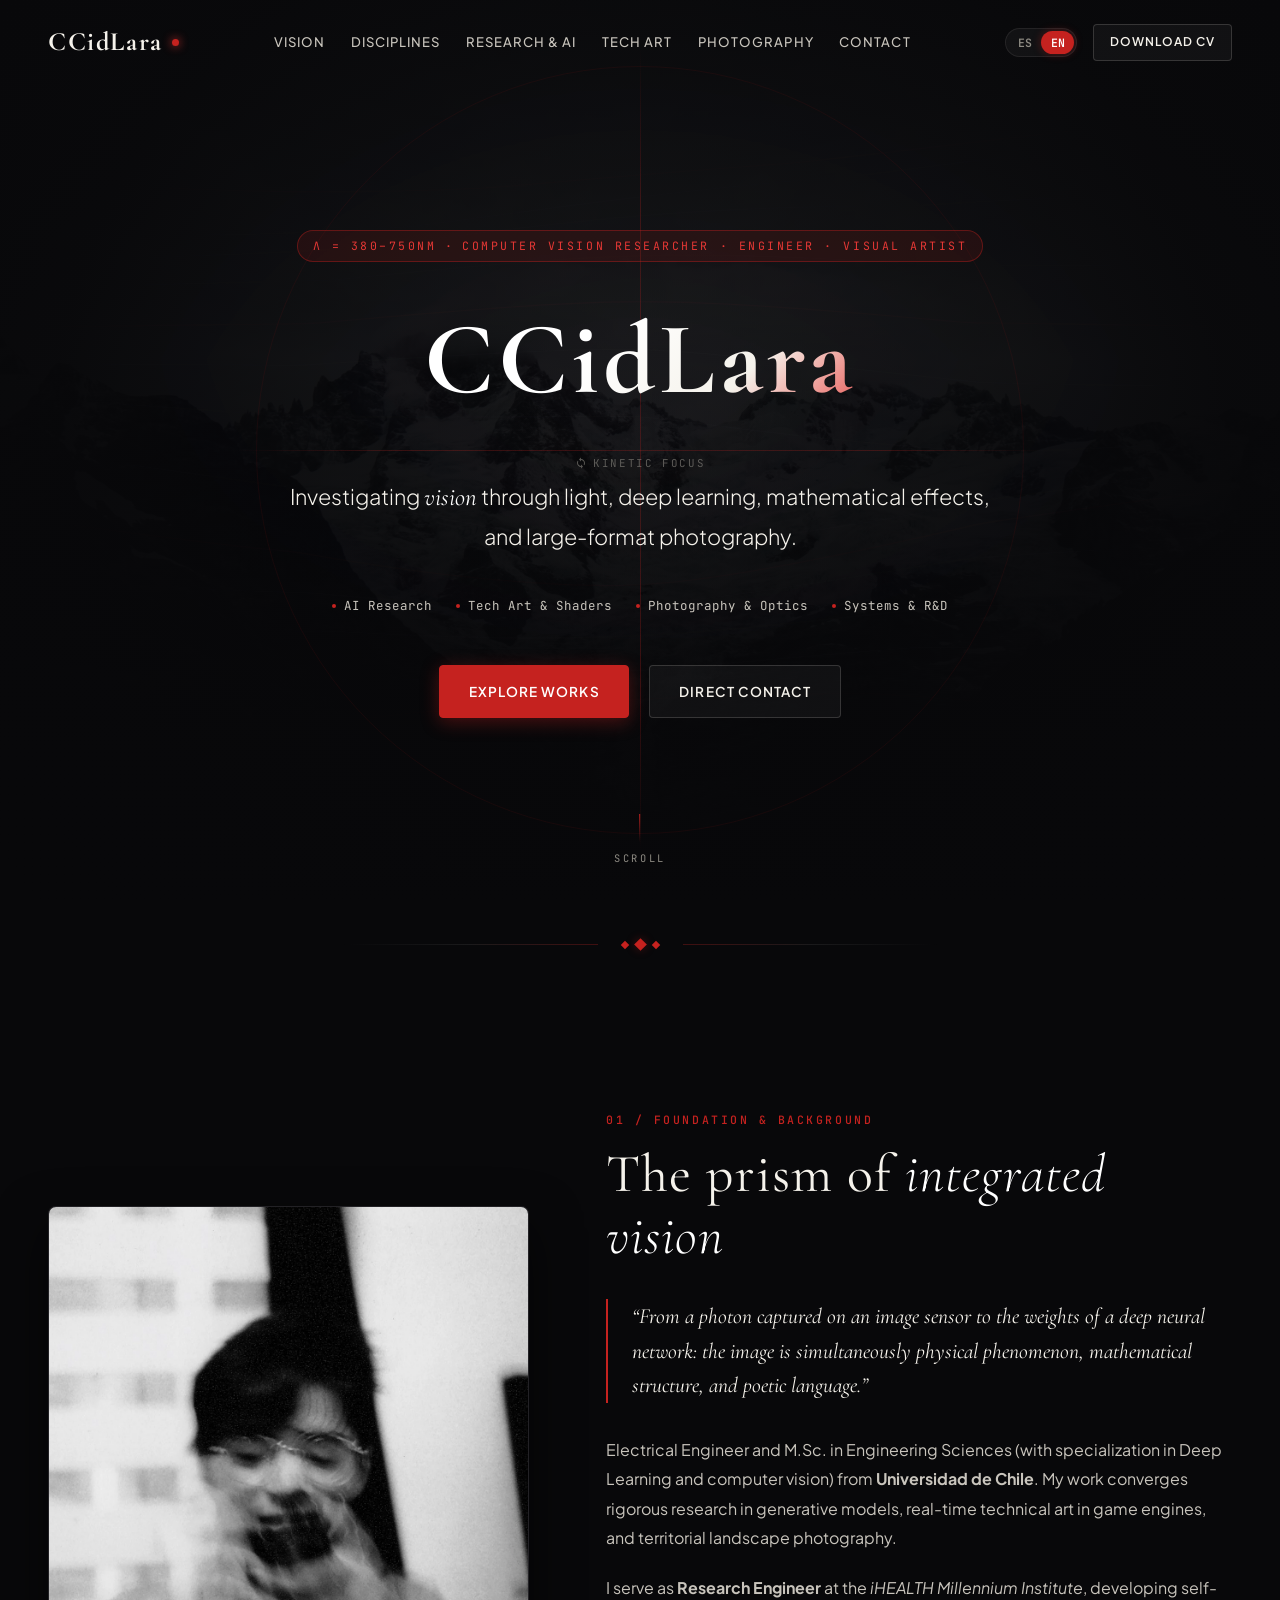
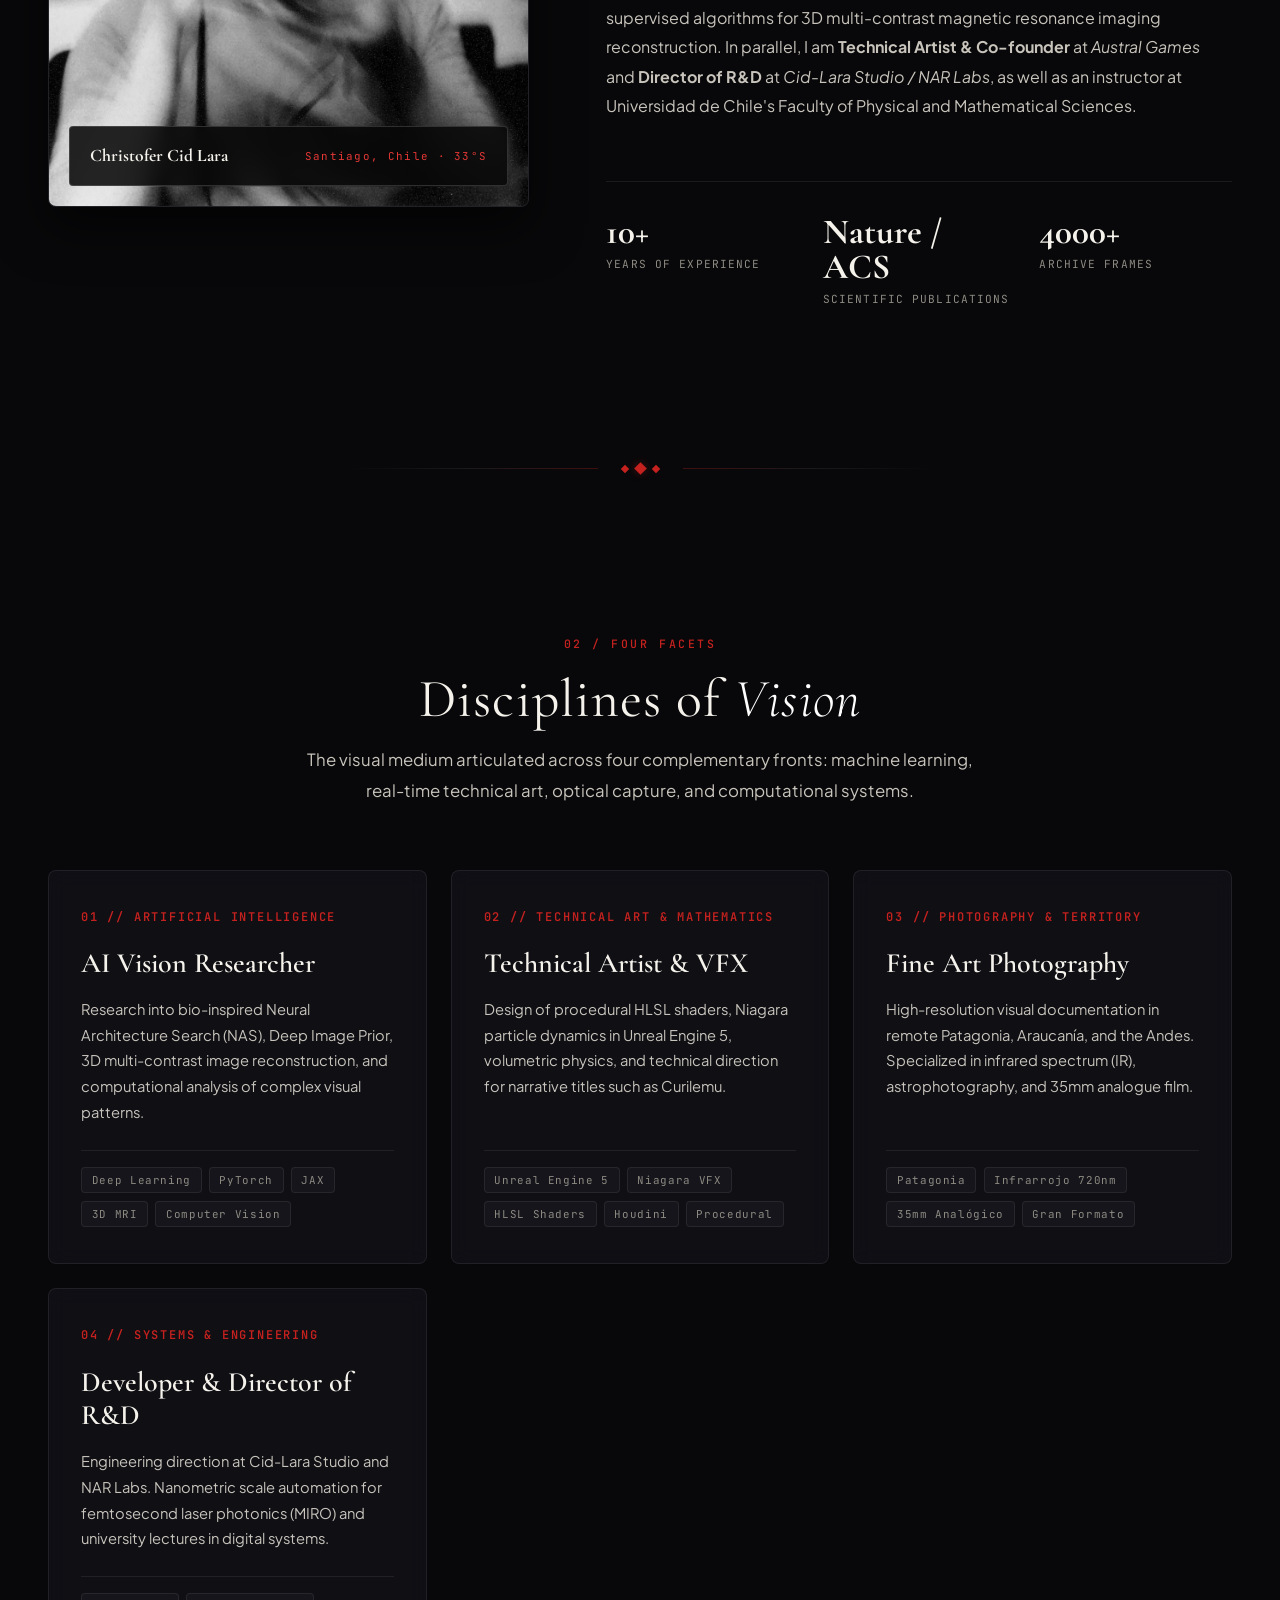
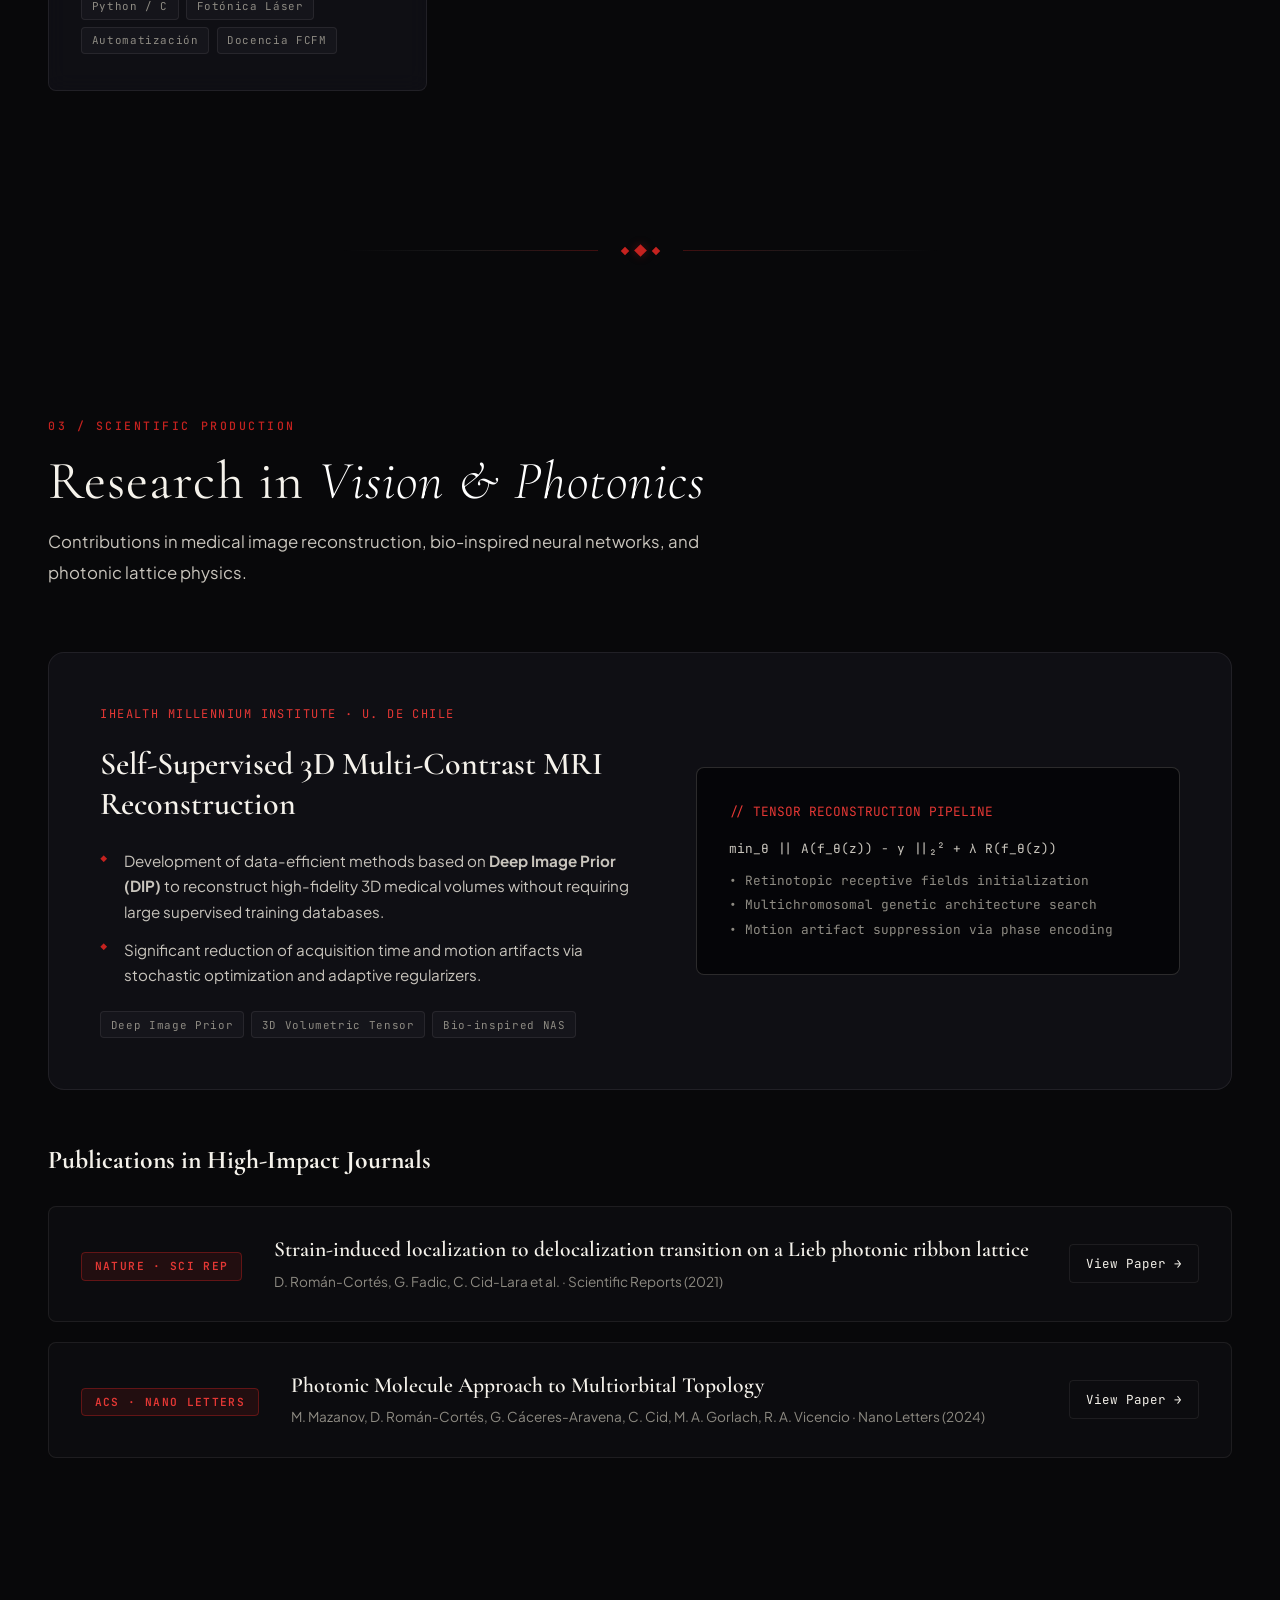
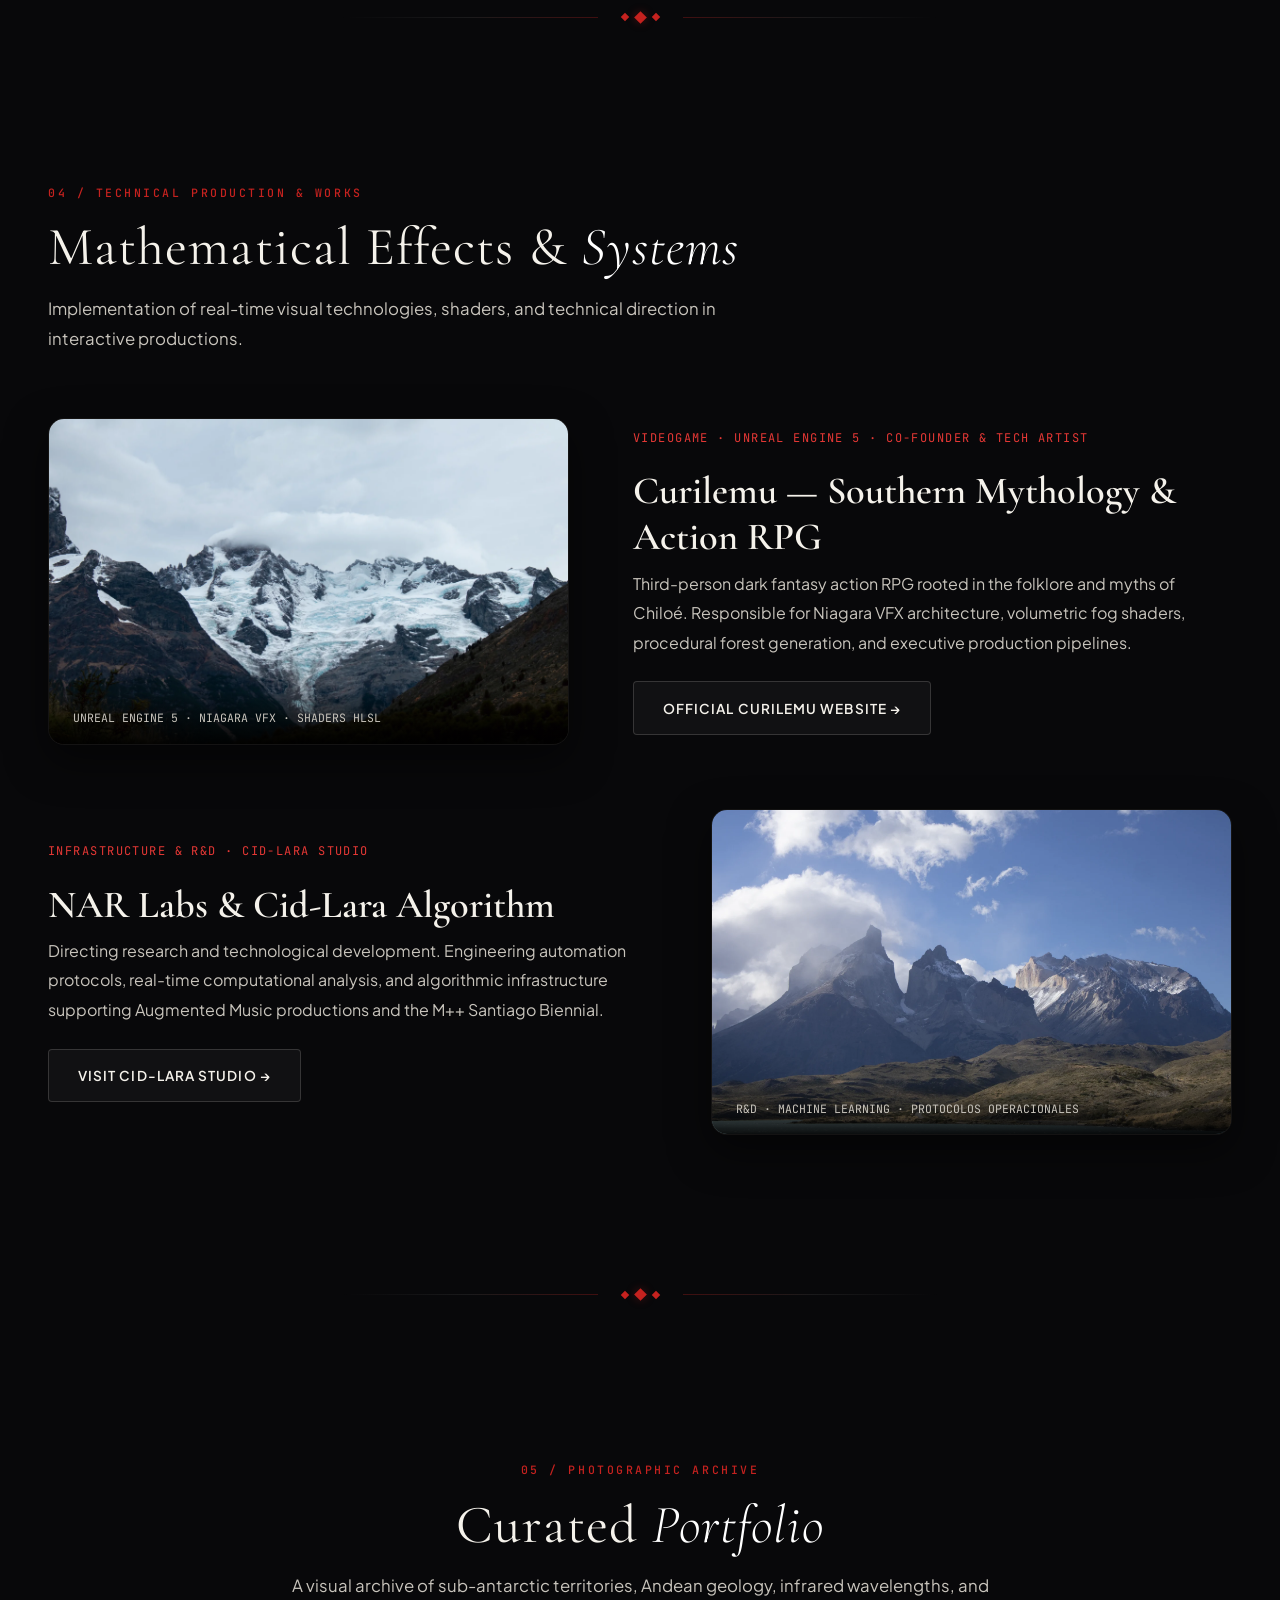
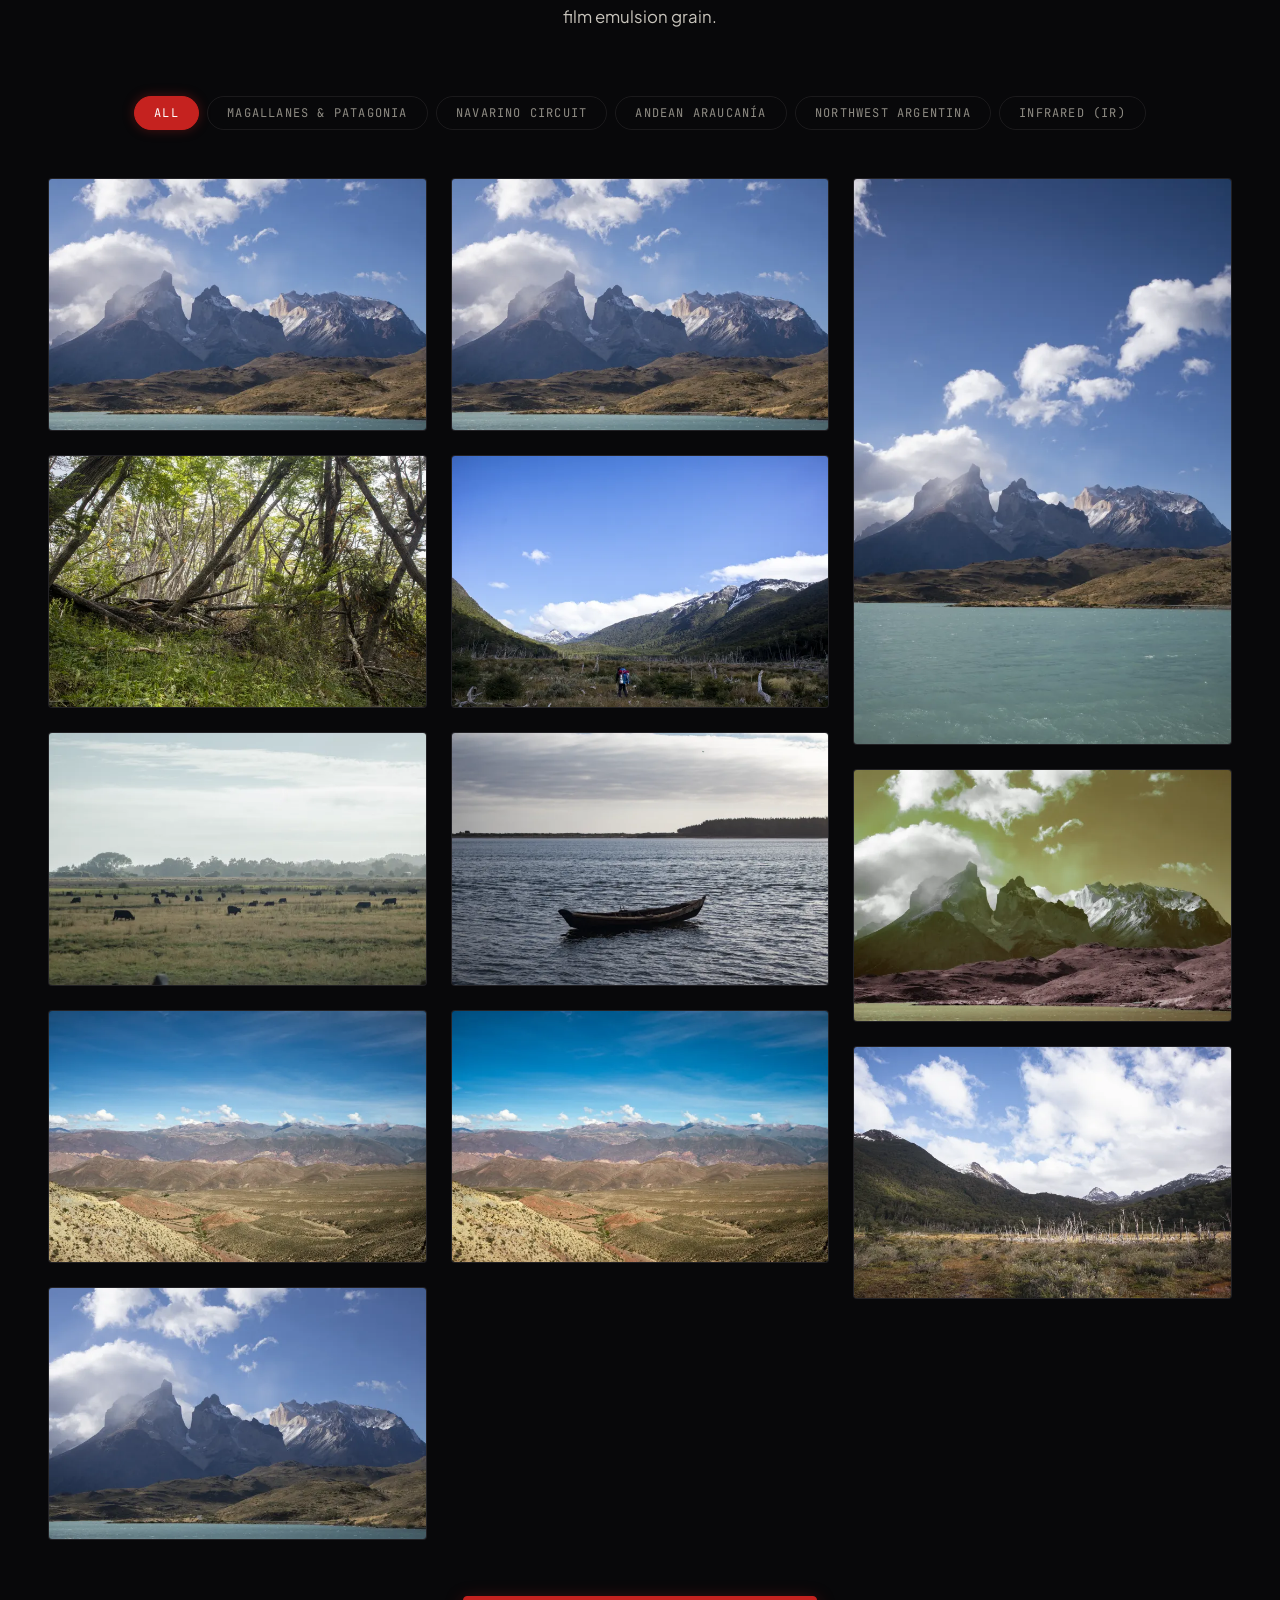
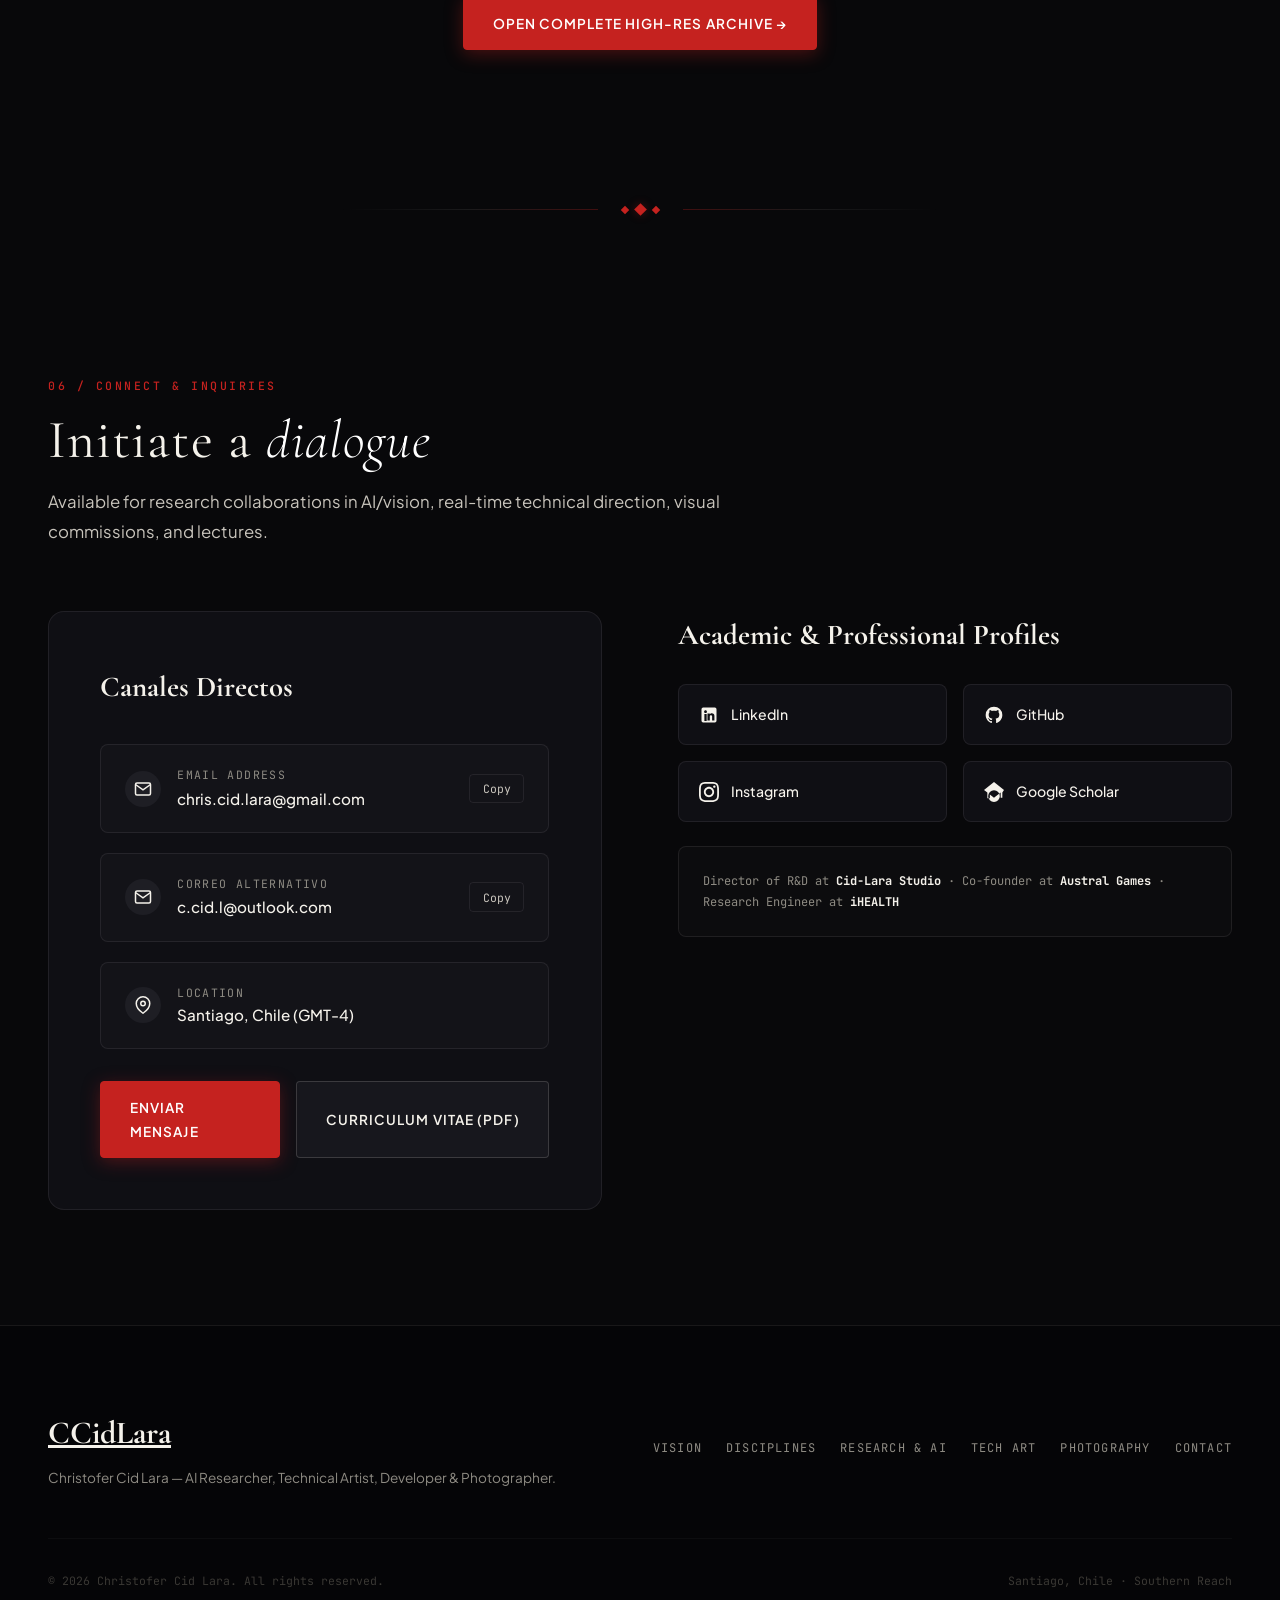
==== commit 16c91ab8: "feat: complete rebuild of personal webpage with vision focus, kinetic typography, bilingual support," ====
--- a/index.html
+++ b/index.html
@@ -1,329 +1,778 @@
 <!DOCTYPE html>
-<html lang="en" class="no-js" >
+<html lang="es">
 <head>
-
-    <!--- basic page needs
-    ================================================== -->
-    <meta charset="utf-8">
-    <meta name="viewport" content="width=device-width, initial-scale=1">
-    <title>Hudson</title>
-
-    <script>
-        document.documentElement.classList.remove('no-js');
-        document.documentElement.classList.add('js');
-    </script>
-
-    <!-- CSS
-    ================================================== -->
-    <link rel="stylesheet" href="css/vendor.css">
-    <link rel="stylesheet" href="css/styles.css">
-
-    <!-- favicons
-    ================================================== -->
-    <link rel="apple-touch-icon" sizes="180x180" href="apple-touch-icon.png">
-    <link rel="icon" type="image/png" sizes="32x32" href="favicon-32x32.png">
-    <link rel="icon" type="image/png" sizes="16x16" href="favicon-16x16.png">
-    <link rel="manifest" href="site.webmanifest">
-
+  <meta charset="utf-8">
+  <meta name="viewport" content="width=device-width, initial-scale=1">
+  <title>Christofer Cid Lara — CCidLara · AI Vision, Mathematical VFX, Photography & Systems</title>
+  
+  <meta name="description" content="Sitio oficial y archivo de Christofer Cid Lara: Investigador en Visión por Computador (Deep Learning, 3D MRI Reconstruction), Artista Técnico (Unreal Engine 5, Niagara VFX, Shaders HLSL), Fotógrafo y Desarrollador de Sistemas.">
+  <meta name="keywords" content="Christofer Cid Lara, CCidLara, AI Vision, Computer Vision, Deep Learning, Technical Artist, Unreal Engine 5, Niagara VFX, Shaders, Fotografía Patagonia, iHEALTH, Austral Games, Curilemu, Cid-Lara Studio, Universidad de Chile">
+  <meta name="author" content="Christofer Cid Lara">
+  <link rel="canonical" href="https://ccidlara.com/">
+
+  <!-- OpenGraph / Social Meta -->
+  <meta property="og:title" content="Christofer Cid Lara — CCidLara · Vision, AI, Mathematical VFX & Photography">
+  <meta property="og:description" content="Investigando la visión a través de la luz, el aprendizaje profundo, los efectos matemáticos y la fotografía de gran formato.">
+  <meta property="og:type" content="website">
+  <meta property="og:image" content="images/hero/christofer_portrait.webp">
+
+  <!-- Favicons -->
+  <link rel="apple-touch-icon" sizes="180x180" href="apple-touch-icon.png">
+  <link rel="icon" type="image/png" sizes="32x32" href="favicon-32x32.png">
+  <link rel="icon" type="image/png" sizes="16x16" href="favicon-16x16.png">
+  <link rel="manifest" href="site.webmanifest">
+
+  <!-- Stylesheet -->
+  <link rel="stylesheet" href="css/styles.css">
 </head>
 
-
 <body id="top">
 
+  <!-- Background Interactive Optical Canvas -->
+  <canvas id="vision-canvas" aria-hidden="true"></canvas>
+
+  <!-- =========================================================================
+       Site Header & Navigation
+       ========================================================================= -->
+  <header class="site-header" id="siteHeader">
+    <div class="container header-inner">
+      
+      <!-- Brand Logo -->
+      <a href="#top" class="brand-logo" aria-label="CCidLara Inicio">
+        <span>CCidLara</span>
+        <span class="brand-dot"></span>
+      </a>
+
+      <!-- Desktop Navigation -->
+      <nav class="main-nav" aria-label="Navegación principal">
+        <a href="#vision" class="nav-link" data-i18n="navVision">Visión</a>
+        <a href="#disciplinas" class="nav-link" data-i18n="navDisciplines">Disciplinas</a>
+        <a href="#investigacion" class="nav-link" data-i18n="navResearch">Investigación &amp; IA</a>
+        <a href="#arte-tecnico" class="nav-link" data-i18n="navVFX">Arte Técnico</a>
+        <a href="#fotografia" class="nav-link" data-i18n="navPhoto">Fotografía</a>
+        <a href="#contacto" class="nav-link" data-i18n="navContact">Contacto</a>
+      </nav>
+
+      <!-- Language Switcher & Actions -->
+      <div class="header-actions">
+        <div class="lang-toggle" role="group" aria-label="Selección de idioma">
+          <button type="button" class="lang-btn active" data-lang="es" id="btnLangEs">ES</button>
+          <button type="button" class="lang-btn" data-lang="en" id="btnLangEn">EN</button>
+        </div>
+        
+        <a href="Christofer_CidLara_CV_Español_S2.pdf" target="_blank" class="btn btn-secondary" style="padding:0.45rem 1rem; font-size:0.75rem;" data-i18n="getCV">
+          Descargar CV
+        </a>
+
+        <!-- Mobile Menu Toggle Button -->
+        <button type="button" class="mobile-menu-btn" id="mobileMenuBtn" aria-label="Abrir menú" aria-expanded="false">
+          <span></span><span></span><span></span>
+        </button>
+      </div>
+
+    </div>
+  </header>
+
+  <!-- Mobile Drawer -->
+  <div class="mobile-nav-drawer" id="mobileNavDrawer" aria-label="Menú móvil">
+    <a href="#vision" class="nav-link" data-i18n="navVision">Visión</a>
+    <a href="#disciplinas" class="nav-link" data-i18n="navDisciplines">Disciplinas</a>
+    <a href="#investigacion" class="nav-link" data-i18n="navResearch">Investigación &amp; IA</a>
+    <a href="#arte-tecnico" class="nav-link" data-i18n="navVFX">Arte Técnico</a>
+    <a href="#fotografia" class="nav-link" data-i18n="navPhoto">Fotografía</a>
+    <a href="#contacto" class="nav-link" data-i18n="navContact">Contacto</a>
+  </div>
+
+  <main>
+
+    <!-- =========================================================================
+         Hero Section with Kinetic Title Compression (CHRISTOFER CID LARA -> CCidLara)
+         ========================================================================= -->
+    <section class="hero-section" id="hero">
+      
+      <div class="hero-background">
+        <img src="images/hero/hero_bg_patagonia.webp" alt="Atmósfera Patagónica" class="hero-bg-img">
+        <div class="hero-overlay"></div>
+      </div>
+
+      <!-- Optical Focus Reticle Grid -->
+      <div class="optical-reticle" aria-hidden="true"></div>
+
+      <div class="container hero-content">
+        
+        <div class="hero-meta-badge reveal">
+          <span>λ = 380–750nm</span>
+          <span>·</span>
+          <span data-i18n="heroBadge">Investigador en Visión por Computador · Ingeniero · Artista</span>
+        </div>
+
+        <!-- Kinetic Title: Expansive Spaced Name -> Compressed CCidLara -->
+        <div class="kinetic-title-wrapper" title="Click para alternar animación">
+          <h1 class="title-full-name" data-i18n="titleFull">
+            C H R I S T O F E R &nbsp; C I D &nbsp; L A R A
+          </h1>
+          <h1 class="title-compressed" data-i18n="titleCompressed">
+            CCidLara
+          </h1>
+        </div>
+
+        <div>
+          <button type="button" class="kinetic-replay-btn" aria-label="Repetir animación">
+            <svg width="12" height="12" viewBox="0 0 24 24" fill="currentColor">
+              <path d="M12 4V1L8 5l4 4V6c3.31 0 6 2.69 6 6 0 1.01-.25 1.97-.7 2.8l1.46 1.46C19.54 15.03 20 13.57 20 12c0-4.42-3.58-8-8-8zm0 14c-3.31 0-6-2.69-6-6 0-1.01.25-1.97.7-2.8L5.24 7.74C4.46 8.97 4 10.43 4 12c0 4.42 3.58 8 8 8v3l4-4-4-4v3z"/>
+            </svg>
+            <span>KINETIC FOCUS</span>
+          </button>
+        </div>
+
+        <p class="hero-statement reveal delay-1" data-i18n="heroStatement">
+          Investigando la <em>visión</em> a través de la luz, el aprendizaje profundo, los efectos matemáticos y la fotografía de gran formato.
+        </p>
+
+        <!-- Discipline Badges -->
+        <div class="hero-disciplines reveal delay-2">
+          <span class="discipline-tag"><span class="tag-dot"></span><span data-i18n="heroTagAI">Investigación en IA</span></span>
+          <span class="discipline-tag"><span class="tag-dot"></span><span data-i18n="heroTagTechArt">Arte Técnico &amp; Shaders</span></span>
+          <span class="discipline-tag"><span class="tag-dot"></span><span data-i18n="heroTagPhoto">Fotografía &amp; Óptica</span></span>
+          <span class="discipline-tag"><span class="tag-dot"></span><span data-i18n="heroTagDev">Sistemas &amp; R&amp;D</span></span>
+        </div>
+
+        <!-- Hero Actions -->
+        <div class="hero-cta-group reveal delay-3">
+          <a href="#investigacion" class="btn btn-primary" data-i18n="heroCTAWorks">Explorar Obras</a>
+          <a href="#contacto" class="btn btn-secondary" data-i18n="heroCTAContact">Contacto Directo</a>
+        </div>
+
+      </div>
+
+      <!-- Scroll Indicator -->
+      <a href="#vision" class="hero-scroll-prompt" aria-label="Desplazar hacia abajo">
+        <span class="scroll-line-indicator"></span>
+        <span data-i18n="heroScroll">Desplazar</span>
+      </a>
+
+    </section>
+
+    <!-- Diamond Section Divider -->
+    <div class="section-divider" aria-hidden="true">
+      <div class="divider-inner">
+        <span class="divider-line"></span>
+        <div class="divider-diamonds">
+          <span class="divider-diamond"></span>
+          <span class="divider-diamond center"></span>
+          <span class="divider-diamond"></span>
+        </div>
+        <span class="divider-line right"></span>
+      </div>
+    </div>
+
+    <!-- =========================================================================
+         Section 01: Vision & Profile (Editorial Bio)
+         ========================================================================= -->
+    <section class="site-section" id="vision">
+      <div class="container">
+        
+        <div class="about-grid">
+          
+          <!-- Portrait Media Card -->
+          <div class="about-image-wrapper reveal">
+            <div class="about-portrait-card">
+              <img src="images/hero/christofer_portrait.webp" alt="Christofer Cid Lara" class="about-portrait-img">
+              <div class="portrait-frame-badge">
+                <span class="badge-name">Christofer Cid Lara</span>
+                <span class="badge-location">Santiago, Chile · 33°S</span>
+              </div>
+            </div>
+          </div>
+
+          <!-- Editorial Text & Background -->
+          <div class="about-text-content reveal delay-1">
+            
+            <div>
+              <p class="section-meta" data-i18n="aboutMeta">01 / Fundamento &amp; Trayectoria</p>
+              <h2 class="section-title" data-i18n="aboutTitle">El prisma de la <em>visión integral</em></h2>
+            </div>
+
+            <blockquote class="manifesto-quote" data-i18n="aboutQuote">
+              «Desde el fotón capturado en un sensor hasta los pesos de una red neuronal profunda: la imagen es a la vez fenómeno físico, estructura matemática y lenguaje poético.»
+            </blockquote>
+
+            <div class="about-bio-body">
+              <p data-i18n="aboutBio1">
+                Ingeniero Civil Eléctrico y Magíster en Ciencias de la Ingeniería (con mención en Deep Learning y visión computacional) de la <strong>Universidad de Chile</strong>. Mi trabajo converge entre la investigación rigurosa en modelos generativos, el arte técnico en motores de tiempo real y la fotografía territorial.
+              </p>
+              <p data-i18n="aboutBio2">
+                Me desempeño como <strong>Research Engineer</strong> en el <em>Instituto Milenio iHEALTH</em>, desarrollando algoritmos autosupervisados para reconstrucción de resonancia magnética 3D multicontraste. En paralelo, soy <strong>Technical Artist y Co-fundador</strong> en <em>Austral Games</em> y <strong>Director de I+D</strong> en <em>Cid-Lara Studio / NAR Labs</em>, además de docente en la Facultad de Ciencias Físicas y Matemáticas de la Universidad de Chile.
+              </p>
+            </div>
+
+            <!-- Stats Strip -->
+            <div class="stats-grid">
+              <div class="stat-item">
+                <span class="stat-number" data-i18n="stat1Val">10+</span>
+                <span class="stat-label" data-i18n="stat1Lbl">Años de Trayectoria</span>
+              </div>
+              <div class="stat-item">
+                <span class="stat-number" data-i18n="stat2Val">Nature / ACS</span>
+                <span class="stat-label" data-i18n="stat2Lbl">Publicaciones Científicas</span>
+              </div>
+              <div class="stat-item">
+                <span class="stat-number" data-i18n="stat3Val">4000+</span>
+                <span class="stat-label" data-i18n="stat3Lbl">Fotogramas de Archivo</span>
+              </div>
+            </div>
+
+          </div>
+
+        </div>
+
+      </div>
+    </section>
+
+    <!-- Diamond Section Divider -->
+    <div class="section-divider" aria-hidden="true">
+      <div class="divider-inner">
+        <span class="divider-line"></span>
+        <div class="divider-diamonds">
+          <span class="divider-diamond"></span>
+          <span class="divider-diamond center"></span>
+          <span class="divider-diamond"></span>
+        </div>
+        <span class="divider-line right"></span>
+      </div>
+    </div>
+
+    <!-- =========================================================================
+         Section 02: Four Disciplines of Vision
+         ========================================================================= -->
+    <section class="site-section" id="disciplinas">
+      <div class="container">
+        
+        <div class="section-header centered reveal">
+          <p class="section-meta" data-i18n="discMeta">02 / Cuatro Vertientes</p>
+          <h2 class="section-title" data-i18n="discTitle">Disciplinas de la <em>visión</em></h2>
+          <p class="section-lead" data-i18n="discLead">
+            La imagen articulada desde cuatro frentes complementarios: el aprendizaje de máquinas, el arte técnico en tiempo real, la captura óptica y el desarrollo de sistemas.
+          </p>
+        </div>
+
+        <div class="disciplines-grid">
+          
+          <!-- Card 1: AI Vision -->
+          <div class="discipline-card reveal">
+            <span class="card-number" data-i18n="disc1Num">01 // INTELIGENCIA ARTIFICIAL</span>
+            <h3 class="card-title" data-i18n="disc1Title">AI Vision Researcher</h3>
+            <p class="card-desc" data-i18n="disc1Desc">
+              Investigación en arquitecturas neuronales bio-inspiradas (NAS), Deep Image Prior, reconstrucción de imágenes 3D y procesamiento computacional de patrones visuales complejos.
+            </p>
+            <div class="card-tags">
+              <span class="tag-badge">Deep Learning</span>
+              <span class="tag-badge">PyTorch</span>
+              <span class="tag-badge">JAX</span>
+              <span class="tag-badge">3D MRI</span>
+              <span class="tag-badge">Computer Vision</span>
+            </div>
+          </div>
+
+          <!-- Card 2: Tech Art & Shaders -->
+          <div class="discipline-card reveal delay-1">
+            <span class="card-number" data-i18n="disc2Num">02 // ARTE TÉCNICO &amp; MATEMÁTICA</span>
+            <h3 class="card-title" data-i18n="disc2Title">Technical Artist &amp; VFX</h3>
+            <p class="card-desc" data-i18n="disc2Desc">
+              Diseño de sombreadores procedurales HLSL, sistemas de partículas Niagara en Unreal Engine 5, simulación física y dirección técnica para videojuegos narrativos como Curilemu.
+            </p>
+            <div class="card-tags">
+              <span class="tag-badge">Unreal Engine 5</span>
+              <span class="tag-badge">Niagara VFX</span>
+              <span class="tag-badge">HLSL Shaders</span>
+              <span class="tag-badge">Houdini</span>
+              <span class="tag-badge">Procedural</span>
+            </div>
+          </div>
+
+          <!-- Card 3: Photography -->
+          <div class="discipline-card reveal delay-2">
+            <span class="card-number" data-i18n="disc3Num">03 // FOTOGRAFÍA &amp; TERRITORIO</span>
+            <h3 class="card-title" data-i18n="disc3Title">Fotografía &amp; Artes Mediales</h3>
+            <p class="card-desc" data-i18n="disc3Desc">
+              Documentación visual de alta resolución en zonas extremas de la Patagonia, Araucanía y los Andes. Exploración del espectro infrarrojo (IR), astrofotografía y película analógica de 35mm.
+            </p>
+            <div class="card-tags">
+              <span class="tag-badge">Patagonia</span>
+              <span class="tag-badge">Infrarrojo 720nm</span>
+              <span class="tag-badge">35mm Analógico</span>
+              <span class="tag-badge">Gran Formato</span>
+            </div>
+          </div>
+
+          <!-- Card 4: Systems & Dev -->
+          <div class="discipline-card reveal delay-3">
+            <span class="card-number" data-i18n="disc4Num">04 // INGENIERÍA &amp; SISTEMAS</span>
+            <h3 class="card-title" data-i18n="disc4Title">Developer &amp; Director I+D</h3>
+            <p class="card-desc" data-i18n="disc4Desc">
+              Dirección de ingeniería en Cid-Lara Studio y NAR Labs. Automatización a escala nanométrica en sistemas láser de femtosegundos (MIRO) y docencia universitaria en sistemas digitales.
+            </p>
+            <div class="card-tags">
+              <span class="tag-badge">Python / C</span>
+              <span class="tag-badge">Fotónica Láser</span>
+              <span class="tag-badge">Automatización</span>
+              <span class="tag-badge">Docencia FCFM</span>
+            </div>
+          </div>
+
+        </div>
+
+      </div>
+    </section>
+
+    <!-- Diamond Section Divider -->
+    <div class="section-divider" aria-hidden="true">
+      <div class="divider-inner">
+        <span class="divider-line"></span>
+        <div class="divider-diamonds">
+          <span class="divider-diamond"></span>
+          <span class="divider-diamond center"></span>
+          <span class="divider-diamond"></span>
+        </div>
+        <span class="divider-line right"></span>
+      </div>
+    </div>
+
+    <!-- =========================================================================
+         Section 03: Research & AI Vision (Lab Spotlight + Publications)
+         ========================================================================= -->
+    <section class="site-section" id="investigacion">
+      <div class="container">
+        
+        <div class="section-header reveal">
+          <p class="section-meta" data-i18n="resMeta">03 / Producción Científica</p>
+          <h2 class="section-title" data-i18n="resTitle">Investigación en <em>Visión &amp; Fotónica</em></h2>
+          <p class="section-lead" data-i18n="resLead">
+            Aportes en reconstrucción de imágenes médicas, búsqueda bio-inspirada de redes neuronales y física de redes fotónicas.
+          </p>
+        </div>
+
+        <div class="research-container">
+          
+          <!-- Spotlight: iHEALTH 3D Multi-Contrast MRI Reconstruction -->
+          <div class="research-spotlight reveal">
+            <div class="research-info">
+              <p class="research-institute" data-i18n="resSpotlightInst">Instituto Milenio iHEALTH · U. de Chile</p>
+              <h3 data-i18n="resSpotlightTitle">Reconstrucción Autosupervisada de Resonancia Magnética 3D Multicontraste</h3>
+              <ul class="research-points">
+                <li data-i18n="resSpotlightP1">
+                  Desarrollo de métodos eficientes basados en <strong>Deep Image Prior (DIP)</strong> para reconstruir volúmenes 3D de alta fidelidad sin requerir grandes conjuntos de entrenamiento supervisado.
+                </li>
+                <li data-i18n="resSpotlightP2">
+                  Reducción significativa del tiempo de adquisición y artefactos de movimiento mediante optimización estocástica y regularizaciones adaptativas.
+                </li>
+              </ul>
+              <div class="card-tags" style="border:none; padding:0;">
+                <span class="tag-badge">Deep Image Prior</span>
+                <span class="tag-badge">3D Volumetric Tensor</span>
+                <span class="tag-badge">Bio-inspired NAS</span>
+              </div>
+            </div>
+            <div>
+              <div style="background:rgba(0,0,0,0.6); border:1px solid var(--border-medium); border-radius:var(--radius-md); padding:2rem; font-family:var(--font-mono); font-size:0.8rem; line-height:1.9; color:var(--color-bone-muted);">
+                <div style="color:var(--color-red-bright); margin-bottom:0.75rem;">// TENSOR RECONSTRUCTION PIPELINE</div>
+                <div>min_θ || A(f_θ(z)) - y ||₂² + λ R(f_θ(z))</div>
+                <div style="color:var(--color-bone-subtle); margin-top:0.5rem;">• Retinotopic receptive fields initialization</div>
+                <div style="color:var(--color-bone-subtle);">• Multichromosomal genetic architecture search</div>
+                <div style="color:var(--color-bone-subtle);">• Motion artifact suppression via phase encoding</div>
+              </div>
+            </div>
+          </div>
+
+          <!-- Publications Cards -->
+          <div>
+            <h3 style="font-family:var(--font-serif); font-size:1.6rem; color:var(--color-bone); margin-bottom:1.5rem;" class="reveal" data-i18n="resPubsHeading">
+              Publicaciones en Revistas de Alto Impacto
+            </h3>
+
+            <div class="publications-list">
+              
+              <!-- Paper 1: Nature Scientific Reports -->
+              <div class="pub-card reveal">
+                <div>
+                  <span class="pub-journal-badge" data-i18n="pub1Badge">Nature · Sci Rep</span>
+                </div>
+                <div>
+                  <h4 class="pub-title" data-i18n="pub1Title">Strain-induced localization to delocalization transition on a Lieb photonic ribbon lattice</h4>
+                  <p class="pub-authors" data-i18n="pub1Desc">D. Román-Cortés, G. Fadic, C. Cid-Lara et al. · Scientific Reports (2021)</p>
+                </div>
+                <div>
+                  <a href="https://doi.org/10.1038/s41598-021-00967-3" target="_blank" rel="noopener noreferrer" class="pub-link-btn" data-i18n="pubLinkText">
+                    Ver Paper →
+                  </a>
+                </div>
+              </div>
+
+              <!-- Paper 2: ACS Nano Letters -->
+              <div class="pub-card reveal delay-1">
+                <div>
+                  <span class="pub-journal-badge" data-i18n="pub2Badge">ACS · Nano Letters</span>
+                </div>
+                <div>
+                  <h4 class="pub-title" data-i18n="pub2Title">Photonic Molecule Approach to Multiorbital Topology</h4>
+                  <p class="pub-authors" data-i18n="pub2Desc">M. Mazanov, D. Román-Cortés, G. Cáceres-Aravena, C. Cid, M. A. Gorlach, R. A. Vicencio · Nano Letters (2024)</p>
+                </div>
+                <div>
+                  <a href="https://doi.org/10.1021/acs.nanolett.4c00728" target="_blank" rel="noopener noreferrer" class="pub-link-btn" data-i18n="pubLinkText">
+                    Ver Paper →
+                  </a>
+                </div>
+              </div>
+
+            </div>
+          </div>
+
+        </div>
+
+      </div>
+    </section>
+
+    <!-- Diamond Section Divider -->
+    <div class="section-divider" aria-hidden="true">
+      <div class="divider-inner">
+        <span class="divider-line"></span>
+        <div class="divider-diamonds">
+          <span class="divider-diamond"></span>
+          <span class="divider-diamond center"></span>
+          <span class="divider-diamond"></span>
+        </div>
+        <span class="divider-line right"></span>
+      </div>
+    </div>
+
+    <!-- =========================================================================
+         Section 04: Technical Art & Mathematical VFX
+         ========================================================================= -->
+    <section class="site-section" id="arte-tecnico">
+      <div class="container">
+        
+        <div class="section-header reveal">
+          <p class="section-meta" data-i18n="projMeta">04 / Producción Técnica &amp; Obras</p>
+          <h2 class="section-title" data-i18n="projTitle">Efectos Matemáticos &amp; <em>Sistemas</em></h2>
+          <p class="section-lead" data-i18n="projLead">
+            Implementación de tecnologías visuales, shaders y dirección técnica en producciones interactivas.
+          </p>
+        </div>
+
+        <div class="projects-spotlight-grid">
+          
+          <!-- Spotlight 1: Curilemu / Austral Games -->
+          <div class="project-panel reveal">
+            <div class="project-media-col">
+              <div class="project-media-card">
+                <img src="images/hero/hero_bg_patagonia.webp" alt="Curilemu Videojuego" class="project-img">
+                <div class="project-overlay-caption">
+                  <span>UNREAL ENGINE 5 · NIAGARA VFX · SHADERS HLSL</span>
+                </div>
+              </div>
+            </div>
+            <div class="project-info-col">
+              <p class="project-role-badge" data-i18n="proj1Role">Videojuego · Unreal Engine 5 · Co-Fundador &amp; Artista Técnico</p>
+              <h3 data-i18n="proj1Title">Curilemu — Mitología &amp; Horror Austral</h3>
+              <p class="project-desc" data-i18n="proj1Desc">
+                Aventura de acción y horror en tercera persona arraigada en el folklore de Chiloé y la Recta Provincia. Responsable de la arquitectura de Niagara VFX, sombreadores de niebla volumétrica, modelado procedural de bosques y dirección de producción técnica.
+              </p>
+              <a href="https://curilemu.com" target="_blank" rel="noopener noreferrer" class="btn btn-secondary" data-i18n="proj1Link">
+                Sitio Oficial de Curilemu →
+              </a>
+            </div>
+          </div>
+
+          <!-- Spotlight 2: Cid-Lara Studio & NAR Labs -->
+          <div class="project-panel reverse reveal">
+            <div class="project-media-col">
+              <div class="project-media-card">
+                <img src="images/portfolio/infrared_01.webp" alt="NAR Labs & Cid-Lara Studio" class="project-img">
+                <div class="project-overlay-caption">
+                  <span>R&amp;D · MACHINE LEARNING · PROTOCOLOS OPERACIONALES</span>
+                </div>
+              </div>
+            </div>
+            <div class="project-info-col">
+              <p class="project-role-badge" data-i18n="proj2Role">Infraestructura &amp; R&amp;D · Cid-Lara Studio</p>
+              <h3 data-i18n="proj2Title">NAR Labs &amp; Algoritmo Cid-Lara</h3>
+              <p class="project-desc" data-i18n="proj2Desc">
+                Dirección del área de Investigación y Desarrollo tecnológico. Diseño de protocolos de automatización, análisis computacional en tiempo real, soporte algorítmico para obras de Música Aumentada y la Bienal M++ Santiago.
+              </p>
+              <a href="https://jaimecidlara.com/cid-lara-studio.html" target="_blank" rel="noopener noreferrer" class="btn btn-secondary" data-i18n="proj2Link">
+                Ver Cid-Lara Studio →
+              </a>
+            </div>
+          </div>
+
+        </div>
+
+      </div>
+    </section>
+
+    <!-- Diamond Section Divider -->
+    <div class="section-divider" aria-hidden="true">
+      <div class="divider-inner">
+        <span class="divider-line"></span>
+        <div class="divider-diamonds">
+          <span class="divider-diamond"></span>
+          <span class="divider-diamond center"></span>
+          <span class="divider-diamond"></span>
+        </div>
+        <span class="divider-line right"></span>
+      </div>
+    </div>
+
+    <!-- =========================================================================
+         Section 05: Curated Photography Portfolio (Masonry & Lightbox)
+         ========================================================================= -->
+    <section class="site-section" id="fotografia">
+      <div class="container">
+        
+        <div class="section-header centered reveal">
+          <p class="section-meta" data-i18n="photoMeta">05 / Archivo Fotográfico</p>
+          <h2 class="section-title" data-i18n="photoTitle">Colección <em>Fotográfica</em></h2>
+          <p class="section-lead" data-i18n="photoLead">
+            Un registro visual del territorio austral, la geología andina, el espectro infrarrojo y la textura de la película analógica.
+          </p>
+        </div>
+
+        <!-- Filter Controls -->
+        <div class="gallery-controls reveal">
+          <button type="button" class="filter-btn active" data-filter="all" data-i18n="filterAll">Todas</button>
+          <button type="button" class="filter-btn" data-filter="patagonia" data-i18n="filterPatagonia">Magallanes &amp; Patagonia</button>
+          <button type="button" class="filter-btn" data-filter="navarino" data-i18n="filterNavarino">Dientes de Navarino</button>
+          <button type="button" class="filter-btn" data-filter="araucania" data-i18n="filterAraucania">Araucanía Andina</button>
+          <button type="button" class="filter-btn" data-filter="argentina" data-i18n="filterArgentina">Noroeste Argentino</button>
+          <button type="button" class="filter-btn" data-filter="infrared" data-i18n="filterInfrared">Infrarrojo (IR)</button>
+        </div>
+
+        <!-- Masonry Photo Grid -->
+        <div class="photo-masonry-grid" id="photoMasonryGrid">
+          <!-- Injected dynamically by main.js -->
+        </div>
+
+        <!-- Callout to full gallery archive -->
+        <div class="gallery-action-footer reveal">
+          <a href="photo.html" class="btn btn-primary" data-i18n="viewFullArchive">
+            Abrir Archivo Completo en Alta Resolución →
+          </a>
+        </div>
+
+      </div>
+    </section>
+
+    <!-- Diamond Section Divider -->
+    <div class="section-divider" aria-hidden="true">
+      <div class="divider-inner">
+        <span class="divider-line"></span>
+        <div class="divider-diamonds">
+          <span class="divider-diamond"></span>
+          <span class="divider-diamond center"></span>
+          <span class="divider-diamond"></span>
+        </div>
+        <span class="divider-line right"></span>
+      </div>
+    </div>
+
+    <!-- =========================================================================
+         Section 06: Contact & Inquiries
+         ========================================================================= -->
+    <section class="site-section" id="contacto">
+      <div class="container">
+        
+        <div class="section-header reveal">
+          <p class="section-meta" data-i18n="contactMeta">06 / Conexión &amp; Diálogo</p>
+          <h2 class="section-title" data-i18n="contactTitle">Iniciemos una <em>colaboración</em></h2>
+          <p class="section-lead" data-i18n="contactLead">
+            Abierto a proyectos de investigación en IA/visión, dirección técnica en tiempo real, producciones visuales y conferencias.
+          </p>
+        </div>
+
+        <div class="contact-grid">
+          
+          <!-- Direct Contact Card -->
+          <div class="contact-direct-card reveal">
+            <h3 style="font-family:var(--font-serif); font-size:1.8rem; color:var(--color-bone);">Canales Directos</h3>
+            
+            <div class="contact-channels">
+              
+              <!-- Email 1 -->
+              <div class="channel-item">
+                <div class="channel-label">
+                  <div class="channel-icon">
+                    <svg width="18" height="18" viewBox="0 0 24 24" fill="none" stroke="currentColor" stroke-width="2">
+                      <path d="M4 4h16c1.1 0 2 .9 2 2v12c0 1.1-.9 2-2 2H4c-1.1 0-2-.9-2-2V6c0-1.1.9-2 2-2z"/>
+                      <polyline points="22,6 12,13 2,6"/>
+                    </svg>
+                  </div>
+                  <div>
+                    <div class="channel-title" data-i18n="channelEmail">Correo Electrónico</div>
+                    <a href="mailto:chris.cid.lara@gmail.com" class="channel-val">chris.cid.lara@gmail.com</a>
+                  </div>
+                </div>
+                <button type="button" class="copy-btn" onclick="copyEmail('chris.cid.lara@gmail.com')" data-i18n="copyBtn">Copiar</button>
+              </div>
+
+              <!-- Email 2 (Institutional) -->
+              <div class="channel-item">
+                <div class="channel-label">
+                  <div class="channel-icon">
+                    <svg width="18" height="18" viewBox="0 0 24 24" fill="none" stroke="currentColor" stroke-width="2">
+                      <path d="M4 4h16c1.1 0 2 .9 2 2v12c0 1.1-.9 2-2 2H4c-1.1 0-2-.9-2-2V6c0-1.1.9-2 2-2z"/>
+                      <polyline points="22,6 12,13 2,6"/>
+                    </svg>
+                  </div>
+                  <div>
+                    <div class="channel-title">Correo Alternativo</div>
+                    <a href="mailto:c.cid.l@outlook.com" class="channel-val">c.cid.l@outlook.com</a>
+                  </div>
+                </div>
+                <button type="button" class="copy-btn" onclick="copyEmail('c.cid.l@outlook.com')" data-i18n="copyBtn">Copiar</button>
+              </div>
+
+              <!-- Location -->
+              <div class="channel-item">
+                <div class="channel-label">
+                  <div class="channel-icon">
+                    <svg width="18" height="18" viewBox="0 0 24 24" fill="none" stroke="currentColor" stroke-width="2">
+                      <path d="M21 10c0 7-9 13-9 13s-9-6-9-13a9 9 0 0 1 18 0z"/>
+                      <circle cx="12" cy="10" r="3"/>
+                    </svg>
+                  </div>
+                  <div>
+                    <div class="channel-title" data-i18n="channelLoc">Ubicación</div>
+                    <div class="channel-val" data-i18n="channelLocVal">Santiago, Chile (GMT-4)</div>
+                  </div>
+                </div>
+              </div>
+
+            </div>
+
+            <div style="display:flex; gap:1rem; flex-wrap:wrap;">
+              <a href="mailto:chris.cid.lara@gmail.com" class="btn btn-primary" style="flex:1;">
+                Enviar Mensaje
+              </a>
+              <a href="Christofer_CidLara_CV_Español_S2.pdf" target="_blank" class="btn btn-secondary">
+                Curriculum Vitae (PDF)
+              </a>
+            </div>
+
+          </div>
+
+          <!-- Social Links & Profiles Grid -->
+          <div class="reveal delay-1" style="display:flex; flex-direction:column; gap:1.5rem;">
+            <h3 style="font-family:var(--font-serif); font-size:1.8rem; color:var(--color-bone);" data-i18n="socialTitle">
+              Redes &amp; Perfiles Académicos
+            </h3>
+            
+            <div class="social-links-grid">
+              
+              <!-- LinkedIn -->
+              <a href="https://linkedin.com/in/ccidlara" target="_blank" rel="noopener noreferrer" class="social-link-box">
+                <svg width="20" height="20" viewBox="0 0 24 24" fill="currentColor">
+                  <path d="M19 3a2 2 0 0 1 2 2v14a2 2 0 0 1-2 2H5a2 2 0 0 1-2-2V5a2 2 0 0 1 2-2h14m-.5 15.5v-5.3a3.26 3.26 0 0 0-3.26-3.26c-.85 0-1.84.52-2.28 1.3v-1.11h-2.79v8.37h2.79v-4.93c0-.77.62-1.4 1.39-1.4a1.4 1.4 0 0 1 1.4 1.4v4.93h2.75M6.46 10.9v8.37H9.2V10.9H6.46M7.83 6.25c-.95 0-1.72.78-1.72 1.73s.77 1.73 1.72 1.73 1.73-.78 1.73-1.73-.78-1.73-1.73-1.73z"/>
+                </svg>
+                <span>LinkedIn</span>
+              </a>
+
+              <!-- GitHub -->
+              <a href="https://github.com/CCidLara" target="_blank" rel="noopener noreferrer" class="social-link-box">
+                <svg width="20" height="20" viewBox="0 0 24 24" fill="currentColor">
+                  <path d="M12 2A10 10 0 0 0 2 12c0 4.42 2.87 8.17 6.84 9.5.5.08.66-.23.66-.5v-1.69c-2.77.6-3.36-1.34-3.36-1.34-.46-1.16-1.11-1.47-1.11-1.47-.91-.62.07-.6.07-.6 1 .07 1.53 1.03 1.53 1.03.87 1.52 2.34 1.07 2.91.83.1-.65.35-1.09.63-1.34-2.22-.25-4.55-1.11-4.55-4.92 0-1.11.38-2 1.03-2.71-.1-.25-.45-1.29.1-2.64 0 0 .84-.27 2.75 1.02.79-.22 1.65-.33 2.5-.33.85 0 1.71.11 2.5.33 1.91-1.29 2.75-1.02 2.75-1.02.55 1.35.2 2.39.1 2.64.65.71 1.03 1.6 1.03 2.71 0 3.82-2.34 4.66-4.57 4.91.36.31.69.92.69 1.85V21c0 .27.16.59.67.5C19.14 20.16 22 16.42 22 12A10 10 0 0 0 12 2z"/>
+                </svg>
+                <span>GitHub</span>
+              </a>
+
+              <!-- Instagram -->
+              <a href="https://instagram.com/ccidlara" target="_blank" rel="noopener noreferrer" class="social-link-box">
+                <svg width="20" height="20" viewBox="0 0 24 24" fill="currentColor">
+                  <path d="M12 2.163c3.204 0 3.584.012 4.85.07 3.252.148 4.771 1.691 4.919 4.919.058 1.265.069 1.645.069 4.849 0 3.205-.012 3.584-.069 4.849-.149 3.225-1.664 4.771-4.919 4.919-1.266.058-1.644.07-4.85.07-3.204 0-3.584-.012-4.849-.07-3.26-.149-4.771-1.699-4.919-4.92-.058-1.265-.07-1.644-.07-4.849 0-3.204.013-3.583.07-4.849.149-3.227 1.664-4.771 4.919-4.919 1.266-.057 1.645-.069 4.849-.069zm0-2.163c-3.259 0-3.667.014-4.947.072-4.358.2-6.78 2.618-6.98 6.98-.059 1.281-.073 1.689-.073 4.948 0 3.259.014 3.668.072 4.948.2 4.358 2.618 6.78 6.98 6.98 1.281.058 1.689.072 4.948.072 3.259 0 3.668-.014 4.948-.072 4.354-.2 6.782-2.618 6.979-6.98.059-1.28.073-1.689.073-4.948 0-3.259-.014-3.667-.072-4.947-.196-4.354-2.617-6.78-6.979-6.98-1.281-.059-1.69-.073-4.949-.073zm0 5.838c-3.403 0-6.162 2.759-6.162 6.162s2.759 6.163 6.162 6.163 6.162-2.759 6.162-6.163c0-3.403-2.759-6.162-6.162-6.162zm0 10.162c-2.209 0-4-1.79-4-4 0-2.209 1.791-4 4-4s4 1.791 4 4c0 2.21-1.791 4-4 4zm6.406-11.845c-.796 0-1.441.645-1.441 1.44s.645 1.44 1.441 1.44c.795 0 1.439-.645 1.439-1.44s-.644-1.44-1.439-1.44z"/>
+                </svg>
+                <span>Instagram</span>
+              </a>
+
+              <!-- Google Scholar -->
+              <a href="https://scholar.google.com" target="_blank" rel="noopener noreferrer" class="social-link-box">
+                <svg width="20" height="20" viewBox="0 0 24 24" fill="currentColor">
+                  <path d="M12 24a7 7 0 1 1 0-14 7 7 0 0 1 0 14zm0-24L0 9.5l4 3.18v6.82h3v-4.43L12 19l8-6.36V19h2v-6.32L24 9.5 12 0z"/>
+                </svg>
+                <span>Google Scholar</span>
+              </a>
+
+            </div>
+
+            <div style="padding:1.5rem; background:rgba(255,255,255,0.02); border:1px solid var(--border-subtle); border-radius:var(--radius-md);">
+              <p style="font-family:var(--font-mono); font-size:0.75rem; color:var(--color-bone-subtle); line-height:1.7;">
+                Director of R&amp;D at <strong style="color:var(--color-bone);">Cid-Lara Studio</strong> · Co-founder at <strong style="color:var(--color-bone);">Austral Games</strong> · Research Engineer at <strong style="color:var(--color-bone);">iHEALTH</strong>
+              </p>
+            </div>
+
+          </div>
+
+        </div>
+
+      </div>
+    </section>
+
+  </main>
+
+  <!-- =========================================================================
+       Full Screen Lightbox Modal
+       ========================================================================= -->
+  <div class="lightbox-modal" id="lightboxModal" role="dialog" aria-modal="true">
+    <button type="button" class="lightbox-close-btn" onclick="closeLightbox()" aria-label="Cerrar modal">&times;</button>
+    <button type="button" class="lightbox-nav-btn prev" onclick="prevLightbox()" aria-label="Anterior">&#8592;</button>
+    <button type="button" class="lightbox-nav-btn next" onclick="nextLightbox()" aria-label="Siguiente">&#8594;</button>
     
-    <!-- preloader
-    ================================================== -->
-    <div id="preloader">
-        <div id="loader" class="dots-fade">
-            <div></div>
-            <div></div>
-            <div></div>
-        </div>
-    </div>
-
-
-    <!-- page wrap
-    ================================================== -->
-    <div id="page" class="s-pagewrap">
-
-
-        <!-- # site header 
-        ================================================== -->
-        <header class="s-header">
-            <div class="row s-header__inner">
-
-                <div class="s-header__block">
-                    <div class="s-header__logo">
-                        <a class="logo" href="index.html" style="
-                            font-family: 'Public Sans', 'Segoe UI', Arial, sans-serif;
-                            font-weight: 900;
-                            font-size: 2.5rem;
-                            letter-spacing: 0.08em;
-                            color: #fff;
-                            text-decoration: none;
-                            background: linear-gradient(90deg, #ffffffd7 60%, #ff0000 100%);
-                            -webkit-background-clip: text;
-                            -webkit-text-fill-color: transparent;
-                            background-clip: text;
-                            text-fill-color: transparent;
-                            padding: 0.2em 0.6em;
-                            border-radius: 8px;
-                            box-shadow: 0 2px 24px 0 rgba(0,195,255,0.10);
-                            transition: background 0.4s cubic-bezier(.4,0,.2,1);
-                            mix-blend-mode: lighten;
-                            filter: drop-shadow(0 2px 8px rgba(0,195,255,0.08));
-                        ">
-                            CCidLara
-                        </a>
-                    </div>
-
-                    <a class="s-header__menu-toggle" href="#0"><span>Menu</span></a>
-                </div> <!-- end s-header__block -->
-
-                <nav class="s-header__nav">    
-                    <ul class="s-header__menu-links">
-                        <li class="current"><a class="smoothscroll" href="#bio">Bio</a></li>
-                        <li><a class="smoothscroll" href="#investigacion">Investigación</a></li>
-                        <li><a href="photo.html">Fotografía</a></li>
-                        <li><a class="smoothscroll" href="#proyectos">Proyectos</a></li>
-                        <li><a class="smoothscroll" href="#blog">Blog</a></li>
-                        <li><a class="smoothscroll" href="#footer">Contacto</a></li>
-                    </ul>    
-                </nav> <!-- end s-header__nav -->
-
-            </div> <!-- end s-header__inner -->
-        </header> <!-- end s-header -->
-
-
-        <!-- # bio
-        ================================================== -->
-        <section id="bio" class="s-intro target-section" style="position:relative;overflow:hidden;min-height:60vh;">
-            <img src="images/folio/horizontal1.jpg"
-                 alt="Foto de Christofer Cid Lara"
-                 style="position:absolute;top:0;left:0;width:100%;height:100%;object-fit:cover;z-index:0;filter:brightness(0.5);">
-            <div style="position:absolute;top:0;left:0;width:100%;height:100%;background:rgba(0,0,0,0.45);z-index:1;"></div>
-            <div class="row s-intro__content width-sixteen-col" style="position:relative;z-index:2;min-height:60vh;align-items:stretch;display:flex;flex-wrap:wrap;">
-                <div class="column lg-7 md-12 s-intro__content-inner grid-block grid-16" style="display:flex;flex-direction:column;justify-content:center;">
-                    <div class="s-intro__content-text" style="color:#f8f7f4;">
-                        <div class="s-intro__content-pretitle text-pretitle">_______</div>
-                        <h1 class="s-intro__content-title" style="color:#f8f7f4;">
-                            Christofer Cid Lara
-                        </h1>
-                        <p>
-                            Investigador de imágenes, datos y artista visual. <br> IA, visión, fotografía, luz y pensamiento.
-                        </p>
-                        <div class="s-intro__content-btns">
-                            <a class="smoothscroll btn" href="#investigacion">Investigación</a>
-                            <a class="smoothscroll btn btn--stroke" href="#footer">Contacto</a>
-                        </div>
-                    </div>
-                </div>
-                <div class="column lg-5 md-12 s-intro__content-inner grid-block grid-16"
-                     style="display:flex;align-items:center;justify-content:center;position:relative;min-height:60vh;">
-                    <img src="images/folio/IMG_20250104_0038.jpg"
-                         alt="Retrato de Christofer Cid Lara"
-                         style="position:absolute;top:0;left:0;width:100%;height:100%;object-fit:cover;z-index:0;filter:brightness(1);border-radius:16px;">
-                    <div style="position:absolute;top:0;left:0;width:100%;height:100%;background:rgba(0,0,0,0.45);z-index:1;border-radius:16px;"></div>
-                    <div style="position:relative;z-index:2;width:100%;display:flex;align-items:center;justify-content:center;">
-                        <!-- Optional: Add a border or shadow for separation -->
-                    </div>
-                </div>
-            </div>
-        </section>
-
-        <!-- # investigación
-        ================================================== -->
-        <section id="investigacion" class="s-about target-section">
-            <div class="row s-about__content">
-                <div class="column xl-12">
-                    <div class="section-header" data-num="01">
-                        <h2 class="text-display-title">Investigación</h2>
-                    </div>
-                    <p class="attention-getter">
-                        Publicaciones y trabajos de investigación destacados:
-                    </p>
-                    <ul class="s-about__list">
-                        <li>“Título de publicación 1” – Revista, año.</li>
-                        <li>“Título de publicación 2” – Congreso, año.</li>
-                        <li>“Título de publicación 3” – Revista, año.</li>
-                        <!-- Agrega más publicaciones -->
-                    </ul>
-                </div>
-            </div>
-        </section>
-
-        <!-- # proyectos
-        ================================================== -->
-        <section id="proyectos" class="s-works target-section">
-            <div class="row">
-                <div class="column xl-12">
-                    <div class="section-header" data-num="02">
-                        <h2 class="text-display-title">Proyectos</h2>
-                    </div>
-                </div>
-            </div>
-            <div class="row folio-entries">
-                <div class="column entry">
-                    <div class="entry__info">
-                        <h4 class="entry__title">Proyecto A</h4>
-                        <div class="entry__cat">Descripción breve del proyecto A.</div>
-                    </div>
-                </div>
-                <div class="column entry">
-                    <div class="entry__info">
-                        <h4 class="entry__title">Proyecto B</h4>
-                        <div class="entry__cat">Descripción breve del proyecto B.</div>
-                    </div>
-                </div>
-                <div class="column entry">
-                    <div class="entry__info">
-                        <h4 class="entry__title">Proyecto C</h4>
-                        <div class="entry__cat">Descripción breve del proyecto C.</div>
-                    </div>
-                </div>
-                <!-- Agrega más proyectos si lo deseas -->
-            </div>
-        </section>
-
-        <!-- # blog
-        ================================================== -->
-        <section id="blog" class="s-about target-section">
-            <div class="row s-about__content">
-                <div class="column xl-12">
-                    <div class="section-header" data-num="03">
-                        <h2 class="text-display-title">Blog</h2>
-                    </div>
-                    <ul class="s-about__list">
-                        <li><a href="#">Título de la entrada más reciente</a> <span>- Fecha</span></li>
-                        <li><a href="#">Otra entrada interesante</a> <span>- Fecha</span></li>
-                        <!-- Agrega más entradas -->
-                    </ul>
-                </div>
-            </div>
-        </section>
-
-        <!-- # fotografia
-        ================================================== -->
-        <section id="fotografia" class="s-about target-section">
-            <div class="row s-about__content">
-                <div class="column xl-12">
-                    <div class="section-header" data-num="04">
-                        <h2 class="text-display-title">Fotografía</h2>
-                    </div>
-                    <p>
-                        Visita mi <a href="photo.html">galería fotográfica</a> para ver una selección de mis trabajos en fotografía.
-                    </p>
-                </div>
-            </div>
-        </section>
-
-        <!-- # footer/contacto
-        ================================================== -->
-        <footer id="footer" class="s-footer target-section">
-            <div class="row">
-                <div class="column lg-12">
-                    <div class="section-header light-on-dark" data-num="05">
-                        <h2 class="text-display-title">Contacto</h2>
-                    </div>
-                </div>
-            </div>
-            <div class="row s-footer__content">
-                <div class="column xl-6 md-12 s-footer__block s-footer__about">
-                    <p class="attention-getter">
-                        Puedes contactarme para colaboraciones, consultas o más información.
-                    </p>
-                </div>
-                <div class="column xl-6 md-12 s-footer__block s-footer__site-links">
-                    <div class="row">
-                        <div class="column xl-4 lg-5 md-6 tab-12">
-                            <h5>Redes Sociales</h5>
-                            <ul class="link-list">
-                                <li><a href="#">Facebook</a></li>
-                                <li><a href="#">Twitter</a></li>
-                                <li><a href="#">Instagram</a></li>
-                                <li><a href="#">LinkedIn</a></li>
-                            </ul>
-                        </div>
-                        <div class="column xl-6 md-6 tab-12">
-                            <h5>Detalles de Contacto</h5>
-                            <ul class="link-list">
-                                <li><a href="mailto:tuemail@dominio.com">tuemail@dominio.com</a></li>
-                                <li><a href="tel:+123456789">+1 234 567 89</a></li>
-                            </ul>
-                        </div>
-                    </div>
-                </div>
-            </div>
-
-
-            <div class="row s-footer__buttons">
-               
-                <div class="column xl-6 tab-12">
-                    <a href="mailto:#0" class="btn btn--primary btn--large u-fullwidth">Message Me</a>
-                </div>
-          
-                <div class="column xl-6 tab-12">                    
-                    <a href="#0" class="btn btn--stroke btn--large u-fullwidth">Get My CV</a>
-                </div>
-            
-            </div> <!-- end section-footer__buttons -->              
-            
-            <div class="row s-footer__bottom">
-                
-                <div class="column xl-6 lg-12">
-                    <ul class="s-footer__social social-list">
-                        <li>
-                            <a href="#0">
-                                <svg xmlns="http://www.w3.org/2000/svg" width="24" height="24" viewBox="0 0 24 24" style="fill:rgba(0, 0, 0, 1);transform:;-ms-filter:"><path d="M20,3H4C3.447,3,3,3.448,3,4v16c0,0.552,0.447,1,1,1h8.615v-6.96h-2.338v-2.725h2.338v-2c0-2.325,1.42-3.592,3.5-3.592 c0.699-0.002,1.399,0.034,2.095,0.107v2.42h-1.435c-1.128,0-1.348,0.538-1.348,1.325v1.735h2.697l-0.35,2.725h-2.348V21H20 c0.553,0,1-0.448,1-1V4C21,3.448,20.553,3,20,3z"></path></svg>
-                                <span class="u-screen-reader-text">Facebook</span>
-                            </a>
-                        </li>
-                        <li>
-                            <a href="#0">
-                                <svg xmlns="http://www.w3.org/2000/svg" width="24" height="24" viewBox="0 0 24 24" style="fill:rgba(0, 0, 0, 1);transform:;-ms-filter:"><path d="M19.633,7.997c0.013,0.175,0.013,0.349,0.013,0.523c0,5.325-4.053,11.461-11.46,11.461c-2.282,0-4.402-0.661-6.186-1.809 c0.324,0.037,0.636,0.05,0.973,0.05c1.883,0,3.616-0.636,5.001-1.721c-1.771-0.037-3.255-1.197-3.767-2.793 c0.249,0.037,0.499,0.062,0.761,0.062c0.361,0,0.724-0.05,1.061-0.137c-1.847-0.374-3.23-1.995-3.23-3.953v-0.05 c0.537,0.299,1.16,0.486,1.82,0.511C3.534,9.419,2.823,8.184,2.823,6.787c0-0.748,0.199-1.434,0.548-2.032 c1.983,2.443,4.964,4.04,8.306,4.215c-0.062-0.3-0.1-0.611-0.1-0.923c0-2.22,1.796-4.028,4.028-4.028 c1.16,0,2.207,0.486,2.943,1.272c0.91-0.175,1.782-0.512,2.556-0.973c-0.299,0.935-0.936,1.721-1.771,2.22 c0.811-0.088,1.597-0.312,2.319-0.624C21.104,6.712,20.419,7.423,19.633,7.997z"></path></svg>
-                                <span class="u-screen-reader-text">Twitter</span>
-                            </a>
-                        </li>
-                        <li>
-                            <a href="#0">
-                                <svg xmlns="http://www.w3.org/2000/svg" width="24" height="24" viewBox="0 0 24 24" style="fill:rgba(0, 0, 0, 1);transform:;-ms-filter:"><path d="M11.999,7.377c-2.554,0-4.623,2.07-4.623,4.623c0,2.554,2.069,4.624,4.623,4.624c2.552,0,4.623-2.07,4.623-4.624 C16.622,9.447,14.551,7.377,11.999,7.377L11.999,7.377z M11.999,15.004c-1.659,0-3.004-1.345-3.004-3.003 c0-1.659,1.345-3.003,3.004-3.003s3.002,1.344,3.002,3.003C15.001,13.659,13.658,15.004,11.999,15.004L11.999,15.004z"></path><circle cx="16.806" cy="7.207" r="1.078"></circle><path d="M20.533,6.111c-0.469-1.209-1.424-2.165-2.633-2.632c-0.699-0.263-1.438-0.404-2.186-0.42 c-0.963-0.042-1.268-0.054-3.71-0.054s-2.755,0-3.71,0.054C7.548,3.074,6.809,3.215,6.11,3.479C4.9,3.946,3.945,4.902,3.477,6.111 c-0.263,0.7-0.404,1.438-0.419,2.186c-0.043,0.962-0.056,1.267-0.056,3.71c0,2.442,0,2.753,0.056,3.71 c0.015,0.748,0.156,1.486,0.419,2.187c0.469,1.208,1.424,2.164,2.634,2.632c0.696,0.272,1.435,0.426,2.185,0.45 c0.963,0.042,1.268,0.055,3.71,0.055s2.755,0,3.71-0.055c0.747-0.015,1.486-0.157,2.186-0.419c1.209-0.469,2.164-1.424,2.633-2.633 c0.263-0.7,0.404-1.438,0.419-2.186c0.043-0.962,0.056-1.267,0.056-3.71s0-2.753-0.056-3.71C20.941,7.57,20.801,6.819,20.533,6.111z M19.315,15.643c-0.007,0.576-0.111,1.147-0.311,1.688c-0.305,0.787-0.926,1.409-1.712,1.711c-0.535,0.199-1.099,0.303-1.67,0.311 c-0.95,0.044-1.218,0.055-3.654,0.055c-2.438,0-2.687,0-3.655-0.055c-0.569-0.007-1.135-0.112-1.669-0.311 c-0.789-0.301-1.414-0.923-1.719-1.711c-0.196-0.534-0.302-1.099-0.311-1.669c-0.043-0.95-0.053-1.218-0.053-3.654 c0-2.437,0-2.686,0.053-3.655c0.007-0.576,0.111-1.146,0.311-1.687c0.305-0.789,0.93-1.41,1.719-1.712 c0.534-0.198,1.1-0.303,1.669-0.311c0.951-0.043,1.218-0.055,3.655-0.055c2.437,0,2.687,0,3.654,0.055 c0.571,0.007,1.135,0.112,1.67,0.311c0.786,0.303,1.407,0.925,1.712,1.712c0.196,0.534,0.302,1.099,0.311,1.669 c0.043,0.951,0.054,1.218,0.054,3.655c0,2.436,0,2.698-0.043,3.654H19.315z"></path></svg>
-                                <span class="u-screen-reader-text">Instagram</span>
-                            </a>
-                        </li>
-                        <li>
-                            <a href="#0">
-                                <svg xmlns="http://www.w3.org/2000/svg" width="24" height="24" viewBox="0 0 24 24" style="fill: rgba(0, 0, 0, 1);transform: ;msFilter:;"><path d="M20.66 6.98a9.932 9.932 0 0 0-3.641-3.64C15.486 2.447 13.813 2 12 2s-3.486.447-5.02 1.34c-1.533.893-2.747 2.107-3.64 3.64S2 10.187 2 12s.446 3.487 1.34 5.02a9.924 9.924 0 0 0 3.641 3.64C8.514 21.553 10.187 22 12 22s3.486-.447 5.02-1.34a9.932 9.932 0 0 0 3.641-3.64C21.554 15.487 22 13.813 22 12s-.446-3.487-1.34-5.02zM12 3.66c2 0 3.772.64 5.32 1.919-.92 1.174-2.286 2.14-4.1 2.9-1.002-1.813-2.088-3.327-3.261-4.54A7.715 7.715 0 0 1 12 3.66zM5.51 6.8a8.116 8.116 0 0 1 2.711-2.22c1.212 1.201 2.325 2.7 3.34 4.5-2 .6-4.114.9-6.341.9-.573 0-1.006-.013-1.3-.04A8.549 8.549 0 0 1 5.51 6.8zM3.66 12c0-.054.003-.12.01-.2.007-.08.01-.146.01-.2.254.014.641.02 1.161.02 2.666 0 5.146-.367 7.439-1.1.187.373.381.793.58 1.26-1.32.293-2.674 1.006-4.061 2.14S6.4 16.247 5.76 17.5c-1.4-1.587-2.1-3.42-2.1-5.5zM12 20.34c-1.894 0-3.594-.587-5.101-1.759.601-1.187 1.524-2.322 2.771-3.401 1.246-1.08 2.483-1.753 3.71-2.02a29.441 29.441 0 0 1 1.56 6.62 8.166 8.166 0 0 1-2.94.56zm7.08-3.96a8.351 8.351 0 0 1-2.58 2.621c-.24-2.08-.7-4.107-1.379-6.081.932-.066 1.765-.1 2.5-.1.799 0 1.686.034 2.659.1a8.098 8.098 0 0 1-1.2 3.46zm-1.24-5c-1.16 0-2.233.047-3.22.14a27.053 27.053 0 0 0-.68-1.62c2.066-.906 3.532-2.006 4.399-3.3 1.2 1.414 1.854 3.027 1.96 4.84-.812-.04-1.632-.06-2.459-.06z"></path></svg>
-                                <span class="u-screen-reader-text">Dribbble</span>
-                            </a>
-                        </li>
-                    </ul> 
-                </div> <!-- end section-footer__social -->
-
-                <div class="column xl-6 lg-12">
-                    <p class="ss-copyright">
-                        <span>© Copyright Hudson 2023</span> 
-                        <span>Design by <a href="https://styleshout.com/">StyleShout</a> Distribution by <a href="https://themewagon.com">ThemeWagon</a></span>
-                    </p>
-                </div>
-
-            </div> <!-- end section-footer__bottom -->          
-
-            <div class="ss-go-top">
-                <a class="smoothscroll" title="Back to Top" href="#top">                 
-                    <svg xmlns="http://www.w3.org/2000/svg" width="24" height="24" viewBox="0 0 24 24" style="fill: rgba(0, 0, 0, 1);transform: ;msFilter:;"><path d="M5.536 21.886a1.004 1.004 0 0 0 1.033-.064l13-9a1 1 0 0 0 0-1.644l-13-9A1 1 0 0 0 5 3v18a1 1 0 0 0 .536.886z"></path></svg>
-                </a>                                
-                <span>Back To Top</span>   
-            </div> <!-- end ss-go-top -->
-            
-        </footer> <!-- end s-footer -->
-
-    </div> <!-- end page-wrap -->
-
-
-    <!-- Java Script
-    ================================================== -->
-    <script src="js/plugins.js"></script>
-    <script src="js/main.js"></script>
+    <div class="lightbox-content-box">
+      <img src="" alt="Fotografía" class="lightbox-main-img" id="lightboxMainImg">
+      <div class="lightbox-caption">
+        <h4 id="lightboxTitle">Título</h4>
+        <p id="lightboxSeries">Serie</p>
+      </div>
+    </div>
+  </div>
+
+  <!-- Toast Notification -->
+  <div class="toast-msg" id="toastMsg" role="alert">
+    <span id="toastText">Copiado al portapapeles</span>
+  </div>
+
+  <!-- =========================================================================
+       Site Footer
+       ========================================================================= -->
+  <footer class="site-footer">
+    <div class="container">
+      
+      <div class="footer-top-row">
+        <div>
+          <a href="#top" class="footer-brand">CCidLara</a>
+          <p style="font-size:0.85rem; color:var(--color-bone-subtle); margin-top:0.35rem;" data-i18n="footerDesc">
+            Christofer Cid Lara — AI Researcher, Technical Artist, Developer &amp; Photographer.
+          </p>
+        </div>
+
+        <nav class="footer-nav" aria-label="Navegación inferior">
+          <a href="#vision" data-i18n="navVision">Visión</a>
+          <a href="#disciplinas" data-i18n="navDisciplines">Disciplinas</a>
+          <a href="#investigacion" data-i18n="navResearch">Investigación</a>
+          <a href="#arte-tecnico" data-i18n="navVFX">Arte Técnico</a>
+          <a href="#fotografia" data-i18n="navPhoto">Fotografía</a>
+          <a href="#contacto" data-i18n="navContact">Contacto</a>
+        </nav>
+      </div>
+
+      <div class="footer-bottom-row">
+        <span data-i18n="footerCopy">© 2026 Christofer Cid Lara. Todos los derechos reservados.</span>
+        <span data-i18n="footerLoc">Santiago de Chile · Confín Austral</span>
+      </div>
+
+    </div>
+  </footer>
+
+  <!-- Scripts -->
+  <script src="js/main.js"></script>
 
 </body>
 </html>
--- a/css/styles.css
+++ b/css/styles.css
@@ -1,4451 +1,1634 @@
-@charset "UTF-8";
-
-/* =================================================================== 
- * Hudson Main Stylesheet
- * Template Ver. 1.0.0
- * 04-03-2023
- * ------------------------------------------------------------------
- *
- * TOC:
- * # SETTINGS
- *      ## fonts 
- *      ## colors
- *      ## spacing and typescale
- *      ## grid variables
- * # CSS RESET
- * # GRID
- * # BASE SETUP
- * # UTILITY CLASSES
- * # TYPOGRAPHY 
- *      ## base type styles
- *      ## additional typography & helper classes
- *      ## lists
- *      ## media 
- *      ## spacing
- * # PRELOADER
- *      ## page loaded
- * # FORM 
- *      ## style placeholder text
- * # BUTTONS
- * # TABLE
- * # COMPONENTS
- *      ## pagination
- *      ## alert box 
- *      ## skillbars
- *      ## stats tabs
- * # PROJECT-WIDE SHARED STYLES
- *      ## section header
- *      ## social list
- *      ## swiper overrides
- *      ## glightbox overrides
- * # GRID-BASED LAYOUTS
- *      ## grid block
- *      ## list grid
- * # PAGE WRAP
- * # SITE HEADER
- *      ## logo
- *      ## main navigation
- *      ## mobile menu toggle
- * # INTRO
- *      ## intro content
- *      ## intro btn cv download
- *      ## intro social
- *      ## intro scroll down
- *      ## intro transitions
- * # ABOUT
- *      ## about blocks
- * # WORKS
- *      ## folio entries 
- *      ## testimonials
- * # NUMBERS
- * # FOOTER
- *      ## copyright
- *      ## go top
- *
- * ------------------------------------------------------------------ */
-
-
-/* ===================================================================
- * # SETTINGS
- *
- *
- * ------------------------------------------------------------------- */
-
-/* ------------------------------------------------------------------- 
- * ## fonts 
- * ------------------------------------------------------------------- */
-@import url("https://fonts.googleapis.com/css2?family=Castoro:ital@0;1&family=Public+Sans:ital,wght@0,300;0,400;0,500;0,600;0,700;1,300;1,400;1,500;1,600;1,700&display=swap");
+/* ==========================================================================
+   CCidLara — Personal Webpage & Vision Archive
+   Design System & Stylesheet
+   Palette: Obsidian Black (#08080a), Warm Bone (#f5f2eb), Crimson Red (#c5221f)
+   ========================================================================== */
+
+@import url('https://fonts.googleapis.com/css2?family=Cormorant+Garamond:ital,wght@0,300;0,400;0,600;0,700;1,400;1,600&family=Plus+Jakarta+Sans:wght@300;400;500;600;700&family=JetBrains+Mono:wght@300;400;500&display=swap');
 
 :root {
-    --font-1: "Public Sans", Sans-serif;
-    --font-2: "Castoro", Serif;
-
-  /* monospace
-   */
-    --font-mono: Consolas, "Andale Mono", Courier, "Courier New", monospace;
-}
-
-/* ------------------------------------------------------------------- 
- * ## colors
- * ------------------------------------------------------------------- */
-:root {
-
-  /* color-1(#C73E1D)
-   * color-2(#2F352B)
-   * color-3(#1A1A1A)
-   */
-    --color-1: hsla(12, 75%, 45%, 1);
-    --color-2: hsla(96, 10%, 19%, 1);
-    --color-3: hsla(0, 0%, 10%, 1);
-
-  /* theme color variations
-   */
-    --color-1-lightest: hsla(12, 75%, 75%, 1);
-    --color-1-lighter : hsla(12, 75%, 65%, 1);
-    --color-1-light   : hsla(12, 75%, 55%, 1);
-    --color-1-dark    : hsla(12, 75%, 35%, 1);
-    --color-1-darker  : hsla(12, 75%, 25%, 1);
-    --color-1-darkest : hsla(12, 75%, 15%, 1);
-
-    --color-2-lightest: hsla(96, 10%, 49%, 1);
-    --color-2-lighter : hsla(96, 10%, 39%, 1);
-    --color-2-light   : hsla(96, 10%, 29%, 1);
-    --color-2-dark    : hsla(96, 10%, 10%, 1);
-    --color-2-darker  : hsla(96, 10%, 1%, 1);
-
-    --color-3-light: hsla(0, 0%, 16%, 1);
-    --color-3-dark : hsla(0, 0%, 8%, 1);
-
-  /* feedback colors
-   * color-error(#ffd1d2), color-success(#c8e675), 
-   * color-info(#d7ecfb), color-notice(#fff099)
-   */
-    --color-error          : hsla(359, 100%, 91%, 1);
-    --color-success        : hsla(76, 69%, 68%, 1);
-    --color-info           : hsla(205, 82%, 91%, 1);
-    --color-notice         : hsla(51, 100%, 80%, 1);
-    --color-error-content  : hsla(359, 50%, 50%, 1);
-    --color-success-content: hsla(76, 29%, 28%, 1);
-    --color-info-content   : hsla(205, 32%, 31%, 1);
-    --color-notice-content : hsla(51, 30%, 30%, 1);
-
-  /* neutrals
-   * generated using 
-   * Tint & Shade Generator 
-   * (https://maketintsandshades.com/)
-   */
-    --color-black  : #000000;
-    --color-gray-19: #181818;
-    --color-gray-18: #2f302f;
-    --color-gray-17: #474747;
-    --color-gray-16: #5e5f5e;
-    --color-gray-15: #767776;
-    --color-gray-14: #8e8f8e;
-    --color-gray-13: #a5a7a5;
-    --color-gray-12: #bdbebd;
-    --color-gray-11: #d4d6d4;
-    --color-gray-10: #eceeec;
-    --color-gray-9 : #eef0ee;
-    --color-gray-8 : #f0f1f0;
-    --color-gray-7 : #f2f3f2;
-    --color-gray-6 : #f4f5f4;
-    --color-gray-5 : #f6f7f6;
-    --color-gray-4 : #f7f8f7;
-    --color-gray-3 : #f9faf9;
-    --color-gray-2 : #fbfcfb;
-    --color-gray-1 : #fbfcfb;
-    --color-white  : #ffffff;
-
-  /* text
-   */
-    --color-text       : var(--color-gray-19);
-    --color-text-dark  : var(--color-3-dark);
-    --color-text-light : var(--color-gray-15);
-    --color-placeholder: var(--color-gray-13);
-
-  /* link
-   */
-    --color-link       : var(--color-1);
-    --color-link-hover : var(--color-2-lighter);
-    --color-link-active: var(--color-2-lighter);
-
-  /* buttons
-   */
-    --color-btn                   : var(--color-gray-10);
-    --color-btn-text              : var(--color-text);
-    --color-btn-hover             : var(--color-gray-11);
-    --color-btn-hover-text        : var(--color-text);
-    --color-btn-primary           : var(--color-1);
-    --color-btn-primary-text      : var(--color-white);
-    --color-btn-primary-hover     : var(--color-1-light);
-    --color-btn-primary-hover-text: var(--color-white);
-    --color-btn-stroke            : var(--color-text-dark);
-    --color-btn-stroke-text       : var(--color-text-dark);
-    --color-btn-stroke-hover      : var(--color-text-dark);
-    --color-btn-stroke-hover-text : var(--color-white);
-
-  /* preloader
-   */
-    --color-preloader-bg: var(--color-gray-10);
-    --color-loader      : var(--color-3);
-    --color-loader-light: var(--color-gray-14);
-
-  /* others
-   */
-    --color-body-bg: var(--color-gray-1);
-    --color-border : rgba(0, 0, 0, .1);
-    --border-radius: 5px;
-}
-
-/* ------------------------------------------------------------------- 
- * ## spacing and typescale
- * ------------------------------------------------------------------- */
-:root {
-
-  /* spacing
-   * base font size: 20px 
-   * vertical space unit : 32px
-   */
-    --base-size     : 62.5%;
-    --multiplier    : 1;
-    --base-font-size: calc(2rem * var(--multiplier));
-    --space         : calc(3.2rem * var(--multiplier));
-
-  /* vertical spacing 
-   */
-    --vspace-0_125: calc(0.125 * var(--space));
-    --vspace-0_25 : calc(0.25 * var(--space));
-    --vspace-0_375: calc(0.375 * var(--space));
-    --vspace-0_5  : calc(0.5 * var(--space));
-    --vspace-0_625: calc(0.625 * var(--space));
-    --vspace-0_75 : calc(0.75 * var(--space));
-    --vspace-0_875: calc(0.875 * var(--space));
-    --vspace-1    : calc(var(--space));
-    --vspace-1_25 : calc(1.25 * var(--space));
-    --vspace-1_5  : calc(1.5 * var(--space));
-    --vspace-1_75 : calc(1.75 * var(--space));
-    --vspace-2    : calc(2 * var(--space));
-    --vspace-2_5  : calc(2.5 * var(--space));
-    --vspace-3    : calc(3 * var(--space));
-    --vspace-3_5  : calc(3.5 * var(--space));
-    --vspace-4    : calc(4 * var(--space));
-    --vspace-4_5  : calc(4.5 * var(--space));
-    --vspace-5    : calc(5 * var(--space));
-    --vspace-5_5  : calc(5.5 * var(--space));
-    --vspace-6    : calc(6 * var(--space));
-    --vspace-6_5  : calc(6.5 * var(--space));
-    --vspace-7    : calc(7 * var(--space));
-    --vspace-7_5  : calc(7.5 * var(--space));
-    --vspace-8    : calc(8 * var(--space));
-    --vspace-8_5  : calc(8.5 * var(--space));
-    --vspace-9    : calc(9 * var(--space));
-    --vspace-9_5  : calc(9.5 * var(--space));
-    --vspace-10   : calc(10 * var(--space));
-
-  /* type scale
-   * ratio 1        :2 | base: 20px
-   * -------------------------------------------------------
-   *
-   * --text-huge-3    = (148.60px)
-   * --text-huge-2    = (123.83px)
-   * --text-huge-1    = (103.20px)
-   * --text-display-3 = (86.00px)
-   * --text-display-2 = (71.66px)
-   * --text-display-1 = (59.72px)
-   * --text-xxxl      = (49.77px)
-   * --text-xxl       = (41.47px)
-   * --text-xl        = (34.56px)
-   * --text-lg        = (28.80px)
-   * --text-md        = (24.00px)
-   * --text-size      = (20.00px) BASE
-   * --text-sm        = (16.67px)
-   * --text-xs        = (13.89px)
-   *
-   * ---------------------------------------------------------
-   */
-    --text-scale-ratio: 1.2;
-    --text-size       : var(--base-font-size);
-    --text-xs         : calc((var(--text-size) / var(--text-scale-ratio)) / var(--text-scale-ratio));
-    --text-sm         : calc(var(--text-xs) * var(--text-scale-ratio));
-    --text-md         : calc(var(--text-sm) * var(--text-scale-ratio) * var(--text-scale-ratio));
-    --text-lg         : calc(var(--text-md) * var(--text-scale-ratio));
-    --text-xl         : calc(var(--text-lg) * var(--text-scale-ratio));
-    --text-xxl        : calc(var(--text-xl) * var(--text-scale-ratio));
-    --text-xxxl       : calc(var(--text-xxl) * var(--text-scale-ratio));
-    --text-display-1  : calc(var(--text-xxxl) * var(--text-scale-ratio));
-    --text-display-2  : calc(var(--text-display-1) * var(--text-scale-ratio));
-    --text-display-3  : calc(var(--text-display-2) * var(--text-scale-ratio));
-    --text-huge-1     : calc(var(--text-display-3) * var(--text-scale-ratio));
-    --text-huge-2     : calc(var(--text-huge-1) * var(--text-scale-ratio));
-    --text-huge-3     : calc(var(--text-huge-2) * var(--text-scale-ratio));
-
-  /* default button height
-   */
-    --vspace-btn: var(--vspace-1_75);
-}
-
-/* on mobile devices below 600px, change the value of '--multiplier' 
- * to adjust the values of base font size and vertical space unit.
- */
-@media screen and (max-width: 600px) {
-    :root {
-        --multiplier: .9375;
-    }
-}
-
-/* ------------------------------------------------------------------- 
- * ## grid variables
- * ------------------------------------------------------------------- */
-:root {
-
-  /* widths for rows and containers
-   */
-    --width-sixteen-cols: 1760px;
-    --width-default     : 1280px;
-    --width-wide        : 1600px;
-    --width-wider       : 1800px;
-    --width-narrow      : 1200px;
-    --width-narrower    : 1000px;
-    --width-narrowest   : 800px;
-    --width-full        : 100%;
-    --width-grid-max    : var(--width-default);
-
-  /* gutter
-   */
-    --gutter: 2.6rem;
-}
-
-/* on large screen devices
- */
-@media screen and (max-width: 1000px) {
-    :root {
-        --gutter: 2.2rem;
-    }
-}
-
-/* on small devices
- */
-@media screen and (max-width: 600px) {
-    :root {
-        --gutter: 1rem;
-    }
-}
-
-
-/* ====================================================================
- * # CSS RESET
- *
- *
- * --------------------------------------------------------------------
- * http://meyerweb.com/eric/tools/css/reset/ 
- * v2.0 | 20110126
- * License: none (public domain)
- * -------------------------------------------------------------------- */
-html,
-body,
-div,
-span,
-applet,
-object,
-iframe,
-h1,
-h2,
-h3,
-h4,
-h5,
-h6,
-p,
-blockquote,
-pre,
-a,
-abbr,
-acronym,
-address,
-big,
-cite,
-code,
-del,
-dfn,
-em,
-img,
-ins,
-kbd,
-q,
-s,
-samp,
-small,
-strike,
-strong,
-sub,
-sup,
-tt,
-var,
-b,
-u,
-i,
-center,
-dl,
-dt,
-dd,
-ol,
-ul,
-li,
-fieldset,
-form,
-label,
-legend,
-table,
-caption,
-tbody,
-tfoot,
-thead,
-tr,
-th,
-td,
-article,
-aside,
-canvas,
-details,
-embed,
-figure,
-figcaption,
-footer,
-header,
-hgroup,
-menu,
-nav,
-output,
-ruby,
-section,
-summary,
-time,
-mark,
-audio,
-video {
-    margin        : 0;
-    padding       : 0;
-    border        : 0;
-    font-size     : 100%;
-    font          : inherit;
-    vertical-align: baseline;
-}
-
-/* HTML5 display-role reset for older browsers */
-article,
-aside,
-details,
-figcaption,
-figure,
-footer,
-header,
-hgroup,
-menu,
-nav,
-section {
+  /* Color Palette */
+  --bg-primary: #08080a;
+  --bg-secondary: #0f0f13;
+  --bg-card: rgba(18, 18, 24, 0.75);
+  --bg-card-hover: rgba(28, 28, 38, 0.9);
+  --bg-glass: rgba(12, 12, 16, 0.85);
+
+  --color-bone: #f5f2eb;
+  --color-bone-muted: #c8c4bc;
+  --color-bone-subtle: #8e8b83;
+  --color-bone-dark: #3a3834;
+
+  --color-red: #c5221f;
+  --color-red-bright: #e53835;
+  --color-red-glow: rgba(197, 34, 31, 0.35);
+  --color-red-subtle: rgba(197, 34, 31, 0.12);
+
+  --border-subtle: rgba(245, 242, 235, 0.08);
+  --border-medium: rgba(245, 242, 235, 0.16);
+  --border-red: rgba(197, 34, 31, 0.4);
+
+  /* Typography */
+  --font-serif: 'Cormorant Garamond', Georgia, serif;
+  --font-sans: 'Plus Jakarta Sans', -apple-system, BlinkMacSystemFont, sans-serif;
+  --font-mono: 'JetBrains Mono', monospace;
+
+  /* Layout */
+  --container-max: 1360px;
+  --section-spacing: clamp(5rem, 9vw, 9rem);
+  --radius-sm: 4px;
+  --radius-md: 8px;
+  --radius-lg: 16px;
+  --transition: cubic-bezier(0.16, 1, 0.3, 1);
+}
+
+/* Reset & Base */
+*, *::before, *::after {
+  box-sizing: border-box;
+  margin: 0;
+  padding: 0;
+}
+
+html {
+  font-size: 16px;
+  scroll-behavior: smooth;
+  background-color: var(--bg-primary);
+  color: var(--color-bone);
+  text-rendering: optimizeLegibility;
+  -webkit-font-smoothing: antialiased;
+}
+
+body {
+  font-family: var(--font-sans);
+  font-size: 1rem;
+  line-height: 1.7;
+  color: var(--color-bone-muted);
+  background-color: var(--bg-primary);
+  overflow-x: hidden;
+  position: relative;
+  min-height: 100vh;
+}
+
+/* Custom Selection */
+::selection {
+  background-color: var(--color-red);
+  color: var(--color-bone);
+}
+
+/* Custom Scrollbar */
+::-webkit-scrollbar {
+  width: 6px;
+  height: 6px;
+}
+::-webkit-scrollbar-track {
+  background: var(--bg-primary);
+}
+::-webkit-scrollbar-thumb {
+  background: #26262e;
+  border-radius: 3px;
+}
+::-webkit-scrollbar-thumb:hover {
+  background: var(--color-red);
+}
+
+/* Canvas Background */
+#vision-canvas {
+  position: fixed;
+  top: 0;
+  left: 0;
+  width: 100vw;
+  height: 100vh;
+  pointer-events: none;
+  z-index: 0;
+  opacity: 0.6;
+}
+
+/* Container */
+.container {
+  width: 100%;
+  max-width: var(--container-max);
+  margin-left: auto;
+  margin-right: auto;
+  padding-left: clamp(1.25rem, 4vw, 3rem);
+  padding-right: clamp(1.25rem, 4vw, 3rem);
+  position: relative;
+  z-index: 2;
+}
+
+/* ==========================================================================
+   Navigation Bar
+   ========================================================================== */
+.site-header {
+  position: fixed;
+  top: 0;
+  left: 0;
+  width: 100%;
+  z-index: 100;
+  padding: 1.25rem 0;
+  transition: background 0.4s var(--transition), backdrop-filter 0.4s var(--transition), padding 0.4s var(--transition), border-color 0.4s var(--transition);
+  border-bottom: 1px solid transparent;
+}
+
+.site-header.scrolled {
+  padding: 0.85rem 0;
+  background: rgba(8, 8, 10, 0.92);
+  backdrop-filter: blur(16px);
+  -webkit-backdrop-filter: blur(16px);
+  border-bottom-color: var(--border-subtle);
+  box-shadow: 0 4px 30px rgba(0, 0, 0, 0.5);
+}
+
+.header-inner {
+  display: flex;
+  align-items: center;
+  justify-content: space-between;
+}
+
+/* Brand Logo */
+.brand-logo {
+  display: inline-flex;
+  align-items: center;
+  gap: 0.6rem;
+  text-decoration: none;
+  color: var(--color-bone);
+  font-family: var(--font-serif);
+  font-size: 1.65rem;
+  font-weight: 700;
+  letter-spacing: 0.06em;
+  transition: transform 0.3s ease, opacity 0.3s ease;
+}
+
+.brand-logo:hover {
+  transform: scale(1.02);
+}
+
+.brand-dot {
+  display: inline-block;
+  width: 7px;
+  height: 7px;
+  background: var(--color-red);
+  border-radius: 50%;
+  box-shadow: 0 0 10px var(--color-red-bright);
+}
+
+/* Navigation Links */
+.main-nav {
+  display: flex;
+  align-items: center;
+  gap: clamp(1rem, 2vw, 2.2rem);
+}
+
+.nav-link {
+  font-family: var(--font-sans);
+  font-size: 0.82rem;
+  font-weight: 500;
+  letter-spacing: 0.08em;
+  text-transform: uppercase;
+  color: var(--color-bone-muted);
+  text-decoration: none;
+  position: relative;
+  padding: 0.35rem 0;
+  transition: color 0.3s ease;
+}
+
+.nav-link::after {
+  content: '';
+  position: absolute;
+  bottom: 0;
+  left: 0;
+  width: 0%;
+  height: 1.5px;
+  background: var(--color-red);
+  transition: width 0.3s var(--transition);
+}
+
+.nav-link:hover, .nav-link.active {
+  color: var(--color-bone);
+}
+
+.nav-link:hover::after, .nav-link.active::after {
+  width: 100%;
+}
+
+/* Actions in Header */
+.header-actions {
+  display: flex;
+  align-items: center;
+  gap: 1rem;
+}
+
+/* Language Switcher */
+.lang-toggle {
+  display: inline-flex;
+  align-items: center;
+  background: rgba(255, 255, 255, 0.04);
+  border: 1px solid var(--border-subtle);
+  border-radius: 20px;
+  padding: 2px;
+}
+
+.lang-btn {
+  background: transparent;
+  border: none;
+  color: var(--color-bone-subtle);
+  font-family: var(--font-mono);
+  font-size: 0.72rem;
+  font-weight: 600;
+  padding: 0.25rem 0.6rem;
+  border-radius: 16px;
+  cursor: pointer;
+  transition: all 0.25s ease;
+}
+
+.lang-btn.active {
+  background: var(--color-red);
+  color: #ffffff;
+  box-shadow: 0 0 8px var(--color-red-glow);
+}
+
+.lang-btn:hover:not(.active) {
+  color: var(--color-bone);
+}
+
+/* Mobile Toggle */
+.mobile-menu-btn {
+  display: none;
+  background: transparent;
+  border: none;
+  cursor: pointer;
+  padding: 0.5rem;
+  color: var(--color-bone);
+}
+
+.mobile-menu-btn span {
+  display: block;
+  width: 22px;
+  height: 2px;
+  background: var(--color-bone);
+  margin: 5px 0;
+  transition: transform 0.3s ease, opacity 0.3s ease;
+}
+
+/* Mobile Navigation Drawer */
+.mobile-nav-drawer {
+  display: none;
+  position: fixed;
+  top: 70px;
+  left: 0;
+  width: 100%;
+  background: rgba(8, 8, 10, 0.98);
+  backdrop-filter: blur(20px);
+  border-bottom: 1px solid var(--border-subtle);
+  padding: 2rem 1.5rem;
+  flex-direction: column;
+  gap: 1.25rem;
+  z-index: 99;
+}
+
+.mobile-nav-drawer.open {
+  display: flex;
+}
+
+.mobile-nav-drawer .nav-link {
+  font-size: 1.1rem;
+}
+
+/* ==========================================================================
+   Hero Section & Kinetic Title Animation
+   ========================================================================== */
+.hero-section {
+  min-height: 100vh;
+  display: flex;
+  align-items: center;
+  justify-content: center;
+  position: relative;
+  padding: 8rem 0 5rem;
+  overflow: hidden;
+}
+
+.hero-background {
+  position: absolute;
+  top: 0;
+  left: 0;
+  width: 100%;
+  height: 100%;
+  z-index: 1;
+}
+
+.hero-bg-img {
+  width: 100%;
+  height: 100%;
+  object-fit: cover;
+  opacity: 0.25;
+  filter: saturate(0.6) brightness(0.7) contrast(1.2);
+  transform: scale(1.03);
+  animation: heroSubtleZoom 30s infinite alternate ease-in-out;
+}
+
+@keyframes heroSubtleZoom {
+  0% { transform: scale(1.02); }
+  100% { transform: scale(1.08); }
+}
+
+.hero-overlay {
+  position: absolute;
+  top: 0;
+  left: 0;
+  width: 100%;
+  height: 100%;
+  background: radial-gradient(circle at center, rgba(8, 8, 10, 0.4) 0%, rgba(8, 8, 10, 0.95) 75%, #08080a 100%),
+              linear-gradient(to bottom, rgba(8,8,10,0.6) 0%, transparent 40%, rgba(8,8,10,0.85) 80%, #08080a 100%);
+}
+
+/* Reticle / Optical Target Grid Overlay */
+.optical-reticle {
+  position: absolute;
+  top: 50%;
+  left: 50%;
+  transform: translate(-50%, -50%);
+  width: clamp(280px, 60vw, 850px);
+  height: clamp(280px, 60vw, 850px);
+  border: 1px solid rgba(197, 34, 31, 0.08);
+  border-radius: 50%;
+  pointer-events: none;
+  z-index: 2;
+}
+
+.optical-reticle::before {
+  content: '';
+  position: absolute;
+  top: 50%;
+  left: -20px;
+  right: -20px;
+  height: 1px;
+  background: linear-gradient(90deg, transparent, rgba(197,34,31,0.25) 20%, rgba(197,34,31,0.25) 80%, transparent);
+}
+
+.optical-reticle::after {
+  content: '';
+  position: absolute;
+  left: 50%;
+  top: -20px;
+  bottom: -20px;
+  width: 1px;
+  background: linear-gradient(180deg, transparent, rgba(197,34,31,0.25) 20%, rgba(197,34,31,0.25) 80%, transparent);
+}
+
+.hero-content {
+  position: relative;
+  z-index: 3;
+  text-align: center;
+  max-width: 1050px;
+  margin: 0 auto;
+}
+
+/* Eyebrow / Meta coordinates */
+.hero-meta-badge {
+  display: inline-flex;
+  align-items: center;
+  gap: 0.5rem;
+  font-family: var(--font-mono);
+  font-size: 0.72rem;
+  letter-spacing: 0.22em;
+  text-transform: uppercase;
+  color: var(--color-red-bright);
+  background: var(--color-red-subtle);
+  border: 1px solid var(--border-red);
+  padding: 0.35rem 0.9rem;
+  border-radius: 20px;
+  margin-bottom: 2rem;
+}
+
+/* Kinetic Title Container */
+.kinetic-title-wrapper {
+  position: relative;
+  min-height: 130px;
+  display: flex;
+  align-items: center;
+  justify-content: center;
+  margin-bottom: 1.5rem;
+  perspective: 1000px;
+  cursor: pointer;
+}
+
+/* State 1: Full Spaced Name */
+.title-full-name {
+  font-family: var(--font-serif);
+  font-size: clamp(2rem, 5.2vw, 4.4rem);
+  font-weight: 300;
+  letter-spacing: 0.22em;
+  text-transform: uppercase;
+  color: var(--color-bone);
+  white-space: nowrap;
+  transition: all 1.1s cubic-bezier(0.19, 1, 0.22, 1);
+  opacity: 1;
+  transform: scale(1);
+  position: absolute;
+}
+
+/* State 2: Compressed CCidLara */
+.title-compressed {
+  font-family: var(--font-serif);
+  font-size: clamp(3.2rem, 8vw, 6.8rem);
+  font-weight: 700;
+  letter-spacing: 0.04em;
+  color: #ffffff;
+  opacity: 0;
+  transform: scale(0.85);
+  position: absolute;
+  transition: all 1.1s cubic-bezier(0.19, 1, 0.22, 1);
+  background: linear-gradient(135deg, #ffffff 40%, var(--color-bone) 70%, var(--color-red-bright) 100%);
+  -webkit-background-clip: text;
+  -webkit-text-fill-color: transparent;
+  filter: drop-shadow(0 4px 20px rgba(197, 34, 31, 0.3));
+}
+
+/* Animation trigger class added by JS */
+.kinetic-title-wrapper.compressed .title-full-name {
+  opacity: 0;
+  transform: scale(0.7);
+  filter: blur(8px);
+  pointer-events: none;
+}
+
+.kinetic-title-wrapper.compressed .title-compressed {
+  opacity: 1;
+  transform: scale(1);
+  filter: blur(0);
+}
+
+/* Replay button */
+.kinetic-replay-btn {
+  background: transparent;
+  border: none;
+  cursor: pointer;
+  color: var(--color-bone-subtle);
+  font-family: var(--font-mono);
+  font-size: 0.68rem;
+  letter-spacing: 0.15em;
+  display: inline-flex;
+  align-items: center;
+  gap: 0.4rem;
+  margin-top: 0.5rem;
+  opacity: 0.6;
+  transition: opacity 0.3s ease, color 0.3s ease;
+}
+.kinetic-replay-btn:hover {
+  opacity: 1;
+  color: var(--color-red-bright);
+}
+
+/* Core Statement Subtitle */
+.hero-statement {
+  font-family: var(--font-sans);
+  font-size: clamp(1.05rem, 1.8vw, 1.35rem);
+  font-weight: 300;
+  line-height: 1.7;
+  color: var(--color-bone);
+  max-width: 46rem;
+  margin: 0 auto 2.5rem;
+}
+
+.hero-statement em {
+  font-family: var(--font-serif);
+  font-style: italic;
+  font-size: 1.15em;
+  color: #ffffff;
+  font-weight: 400;
+}
+
+/* Disciplines Pill Strip */
+.hero-disciplines {
+  display: flex;
+  justify-content: center;
+  align-items: center;
+  flex-wrap: wrap;
+  gap: 0.75rem 1.5rem;
+  margin-bottom: 3rem;
+}
+
+.discipline-tag {
+  display: inline-flex;
+  align-items: center;
+  gap: 0.5rem;
+  font-family: var(--font-mono);
+  font-size: 0.78rem;
+  letter-spacing: 0.08em;
+  color: var(--color-bone-muted);
+}
+
+.discipline-tag .tag-dot {
+  width: 4px;
+  height: 4px;
+  background: var(--color-red);
+  border-radius: 50%;
+}
+
+/* Call to actions */
+.hero-cta-group {
+  display: flex;
+  justify-content: center;
+  align-items: center;
+  gap: 1.25rem;
+  flex-wrap: wrap;
+}
+
+/* Buttons */
+.btn {
+  display: inline-flex;
+  align-items: center;
+  justify-content: center;
+  gap: 0.6rem;
+  font-family: var(--font-sans);
+  font-size: 0.85rem;
+  font-weight: 600;
+  letter-spacing: 0.08em;
+  text-transform: uppercase;
+  text-decoration: none;
+  padding: 0.9rem 1.8rem;
+  border-radius: var(--radius-sm);
+  transition: all 0.35s var(--transition);
+  cursor: pointer;
+  position: relative;
+  overflow: hidden;
+}
+
+.btn-primary {
+  background: var(--color-red);
+  color: #ffffff;
+  border: 1px solid var(--color-red);
+  box-shadow: 0 4px 18px var(--color-red-glow);
+}
+
+.btn-primary:hover {
+  background: var(--color-red-bright);
+  border-color: var(--color-red-bright);
+  transform: translateY(-2px);
+  box-shadow: 0 6px 24px rgba(229, 56, 53, 0.45);
+}
+
+.btn-secondary {
+  background: rgba(255, 255, 255, 0.04);
+  color: var(--color-bone);
+  border: 1px solid var(--border-medium);
+}
+
+.btn-secondary:hover {
+  background: rgba(255, 255, 255, 0.08);
+  border-color: var(--color-bone);
+  transform: translateY(-2px);
+}
+
+.btn-ghost {
+  background: transparent;
+  color: var(--color-bone-muted);
+  border: 1px solid transparent;
+  padding: 0.6rem 1rem;
+}
+
+.btn-ghost:hover {
+  color: var(--color-red-bright);
+}
+
+/* Scroll Down Prompt */
+.hero-scroll-prompt {
+  position: absolute;
+  bottom: 2rem;
+  left: 50%;
+  transform: translateX(-50%);
+  z-index: 4;
+  display: flex;
+  flex-direction: column;
+  align-items: center;
+  gap: 0.5rem;
+  text-decoration: none;
+  color: var(--color-bone-subtle);
+  font-family: var(--font-mono);
+  font-size: 0.65rem;
+  letter-spacing: 0.25em;
+  text-transform: uppercase;
+  transition: color 0.3s ease, transform 0.3s ease;
+}
+
+.hero-scroll-prompt:hover {
+  color: var(--color-red);
+  transform: translate(-50%, -3px);
+}
+
+.scroll-line-indicator {
+  width: 1px;
+  height: 28px;
+  background: linear-gradient(to bottom, var(--color-red), transparent);
+  animation: scrollPulse 2s infinite ease-in-out;
+}
+
+@keyframes scrollPulse {
+  0% { transform: scaleY(0); transform-origin: top; }
+  50% { transform: scaleY(1); transform-origin: top; }
+  50.1% { transform: scaleY(1); transform-origin: bottom; }
+  100% { transform: scaleY(0); transform-origin: bottom; }
+}
+
+/* ==========================================================================
+   Editorial Dividers & Diamond Motif
+   ========================================================================== */
+.section-divider {
+  width: 100%;
+  padding: 2.5rem 0;
+  display: flex;
+  align-items: center;
+  justify-content: center;
+  position: relative;
+  z-index: 2;
+}
+
+.divider-inner {
+  display: flex;
+  align-items: center;
+  gap: 1.5rem;
+  width: 100%;
+  max-width: 600px;
+}
+
+.divider-line {
+  flex: 1;
+  height: 1px;
+  background: linear-gradient(90deg, transparent, var(--border-subtle) 50%, rgba(197, 34, 31, 0.3) 100%);
+}
+
+.divider-line.right {
+  background: linear-gradient(90deg, rgba(197, 34, 31, 0.3) 0%, var(--border-subtle) 50%, transparent);
+}
+
+.divider-diamonds {
+  display: flex;
+  align-items: center;
+  gap: 0.5rem;
+  color: var(--color-red);
+}
+
+.divider-diamond {
+  width: 6px;
+  height: 6px;
+  background: var(--color-red);
+  transform: rotate(45deg);
+}
+
+.divider-diamond.center {
+  width: 9px;
+  height: 9px;
+  box-shadow: 0 0 10px var(--color-red-glow);
+}
+
+/* ==========================================================================
+   Section Headers (Editorial & Academic Style)
+   ========================================================================== */
+.section-header {
+  margin-bottom: clamp(3rem, 5vw, 4.5rem);
+}
+
+.section-header.centered {
+  text-align: center;
+}
+
+.section-meta {
+  display: inline-flex;
+  align-items: center;
+  gap: 0.5rem;
+  font-family: var(--font-mono);
+  font-size: 0.72rem;
+  font-weight: 500;
+  letter-spacing: 0.22em;
+  text-transform: uppercase;
+  color: var(--color-red);
+  margin-bottom: 0.85rem;
+}
+
+.section-title {
+  font-family: var(--font-serif);
+  font-size: clamp(2.2rem, 4.2vw, 3.6rem);
+  font-weight: 400;
+  line-height: 1.15;
+  letter-spacing: 0.02em;
+  color: var(--color-bone);
+}
+
+.section-title em {
+  font-style: italic;
+  font-weight: 300;
+  color: #ffffff;
+}
+
+.section-lead {
+  font-size: 1.05rem;
+  line-height: 1.8;
+  color: var(--color-bone-muted);
+  max-width: 44rem;
+  margin-top: 1rem;
+}
+
+.section-header.centered .section-lead {
+  margin-left: auto;
+  margin-right: auto;
+}
+
+/* ==========================================================================
+   Section 1: Vision & Profile (Two Column Editorial)
+   ========================================================================== */
+.site-section {
+  padding: var(--section-spacing) 0;
+  position: relative;
+  z-index: 2;
+}
+
+.about-grid {
+  display: grid;
+  grid-template-columns: 1fr 1.3fr;
+  gap: clamp(2.5rem, 6vw, 6rem);
+  align-items: center;
+}
+
+.about-image-wrapper {
+  position: relative;
+}
+
+.about-portrait-card {
+  position: relative;
+  border-radius: var(--radius-md);
+  overflow: hidden;
+  background: var(--bg-secondary);
+  border: 1px solid var(--border-subtle);
+  box-shadow: 0 20px 50px rgba(0, 0, 0, 0.6);
+}
+
+.about-portrait-img {
+  width: 100%;
+  aspect-ratio: 4/5;
+  object-fit: cover;
+  display: block;
+  filter: contrast(1.05) brightness(0.95);
+  transition: transform 0.7s var(--transition), filter 0.7s var(--transition);
+}
+
+.about-portrait-card:hover .about-portrait-img {
+  transform: scale(1.03);
+  filter: contrast(1.1) brightness(1);
+}
+
+.portrait-frame-badge {
+  position: absolute;
+  bottom: 1.25rem;
+  left: 1.25rem;
+  right: 1.25rem;
+  padding: 0.9rem 1.25rem;
+  background: rgba(8, 8, 10, 0.88);
+  backdrop-filter: blur(12px);
+  border: 1px solid var(--border-medium);
+  border-radius: var(--radius-sm);
+  display: flex;
+  justify-content: space-between;
+  align-items: center;
+}
+
+.badge-name {
+  font-family: var(--font-serif);
+  font-size: 1.1rem;
+  font-weight: 700;
+  color: var(--color-bone);
+}
+
+.badge-location {
+  font-family: var(--font-mono);
+  font-size: 0.68rem;
+  letter-spacing: 0.12em;
+  color: var(--color-red-bright);
+}
+
+.about-text-content {
+  display: flex;
+  flex-direction: column;
+  gap: 1.5rem;
+}
+
+.manifesto-quote {
+  border-left: 2px solid var(--color-red);
+  padding-left: 1.5rem;
+  font-family: var(--font-serif);
+  font-size: 1.35rem;
+  font-style: italic;
+  line-height: 1.6;
+  color: var(--color-bone);
+  margin: 0.5rem 0;
+}
+
+.about-bio-body p {
+  margin-bottom: 1.25rem;
+  line-height: 1.85;
+}
+
+.stats-grid {
+  display: grid;
+  grid-template-columns: repeat(3, 1fr);
+  gap: 1.5rem;
+  margin-top: 1rem;
+  padding-top: 2rem;
+  border-top: 1px solid var(--border-subtle);
+}
+
+.stat-item {
+  display: flex;
+  flex-direction: column;
+}
+
+.stat-number {
+  font-family: var(--font-serif);
+  font-size: 2.2rem;
+  font-weight: 700;
+  color: var(--color-bone);
+  line-height: 1;
+}
+
+.stat-label {
+  font-family: var(--font-mono);
+  font-size: 0.7rem;
+  letter-spacing: 0.1em;
+  color: var(--color-bone-subtle);
+  margin-top: 0.35rem;
+  text-transform: uppercase;
+}
+
+/* ==========================================================================
+   Section 2: Four Core Pillars (Disciplines of Vision)
+   ========================================================================== */
+.disciplines-grid {
+  display: grid;
+  grid-template-columns: repeat(auto-fit, minmax(280px, 1fr));
+  gap: 1.5rem;
+}
+
+.discipline-card {
+  background: var(--bg-card);
+  backdrop-filter: blur(10px);
+  border: 1px solid var(--border-subtle);
+  border-radius: var(--radius-md);
+  padding: 2.25rem 2rem;
+  position: relative;
+  overflow: hidden;
+  transition: transform 0.4s var(--transition), border-color 0.4s ease, background 0.4s ease, box-shadow 0.4s ease;
+  display: flex;
+  flex-direction: column;
+}
+
+.discipline-card::before {
+  content: '';
+  position: absolute;
+  top: 0;
+  left: 0;
+  width: 100%;
+  height: 2px;
+  background: linear-gradient(90deg, var(--color-red), transparent);
+  opacity: 0;
+  transition: opacity 0.4s ease;
+}
+
+.discipline-card:hover {
+  transform: translateY(-6px);
+  border-color: var(--border-red);
+  background: var(--bg-card-hover);
+  box-shadow: 0 16px 36px rgba(0, 0, 0, 0.4);
+}
+
+.discipline-card:hover::before {
+  opacity: 1;
+}
+
+.card-number {
+  font-family: var(--font-mono);
+  font-size: 0.75rem;
+  font-weight: 600;
+  letter-spacing: 0.15em;
+  color: var(--color-red);
+  margin-bottom: 1.25rem;
+}
+
+.card-title {
+  font-family: var(--font-serif);
+  font-size: 1.75rem;
+  font-weight: 600;
+  color: var(--color-bone);
+  margin-bottom: 1rem;
+  line-height: 1.2;
+}
+
+.card-desc {
+  font-size: 0.92rem;
+  line-height: 1.75;
+  color: var(--color-bone-muted);
+  margin-bottom: 1.5rem;
+  flex-grow: 1;
+}
+
+.card-tags {
+  display: flex;
+  flex-wrap: wrap;
+  gap: 0.45rem;
+  padding-top: 1rem;
+  border-top: 1px solid var(--border-subtle);
+}
+
+.tag-badge {
+  font-family: var(--font-mono);
+  font-size: 0.68rem;
+  letter-spacing: 0.06em;
+  padding: 0.2rem 0.6rem;
+  background: rgba(255, 255, 255, 0.03);
+  border: 1px solid var(--border-subtle);
+  border-radius: var(--radius-sm);
+  color: var(--color-bone-subtle);
+}
+
+/* ==========================================================================
+   Section 3: Research & AI Vision (Publications & Lab Work)
+   ========================================================================== */
+.research-container {
+  display: flex;
+  flex-direction: column;
+  gap: 3rem;
+}
+
+.research-spotlight {
+  display: grid;
+  grid-template-columns: 1.1fr 1fr;
+  gap: clamp(2rem, 5vw, 4rem);
+  background: var(--bg-card);
+  border: 1px solid var(--border-subtle);
+  border-radius: var(--radius-lg);
+  padding: clamp(2rem, 4vw, 3.5rem);
+  align-items: center;
+}
+
+.research-info h3 {
+  font-family: var(--font-serif);
+  font-size: clamp(1.6rem, 2.5vw, 2.2rem);
+  font-weight: 600;
+  color: var(--color-bone);
+  margin-bottom: 1rem;
+  line-height: 1.25;
+}
+
+.research-institute {
+  font-family: var(--font-mono);
+  font-size: 0.75rem;
+  letter-spacing: 0.12em;
+  color: var(--color-red-bright);
+  text-transform: uppercase;
+  margin-bottom: 1.25rem;
+}
+
+.research-points {
+  list-style: none;
+  display: flex;
+  flex-direction: column;
+  gap: 0.85rem;
+  margin: 1.5rem 0;
+}
+
+.research-points li {
+  position: relative;
+  padding-left: 1.5rem;
+  font-size: 0.95rem;
+  line-height: 1.65;
+}
+
+.research-points li::before {
+  content: '◆';
+  position: absolute;
+  left: 0;
+  top: 0.2rem;
+  font-size: 0.55rem;
+  color: var(--color-red);
+}
+
+/* Publications Grid */
+.publications-list {
+  display: flex;
+  flex-direction: column;
+  gap: 1.25rem;
+}
+
+.pub-card {
+  background: rgba(15, 15, 19, 0.6);
+  border: 1px solid var(--border-subtle);
+  border-radius: var(--radius-md);
+  padding: 1.75rem 2rem;
+  display: grid;
+  grid-template-columns: auto 1fr auto;
+  gap: 2rem;
+  align-items: center;
+  transition: all 0.3s ease;
+}
+
+.pub-card:hover {
+  border-color: var(--border-medium);
+  background: var(--bg-card);
+  transform: translateX(4px);
+}
+
+.pub-journal-badge {
+  font-family: var(--font-mono);
+  font-size: 0.7rem;
+  font-weight: 600;
+  letter-spacing: 0.12em;
+  text-transform: uppercase;
+  color: var(--color-red-bright);
+  padding: 0.4rem 0.8rem;
+  background: var(--color-red-subtle);
+  border: 1px solid var(--border-red);
+  border-radius: var(--radius-sm);
+  white-space: nowrap;
+}
+
+.pub-title {
+  font-family: var(--font-serif);
+  font-size: 1.35rem;
+  font-weight: 600;
+  color: var(--color-bone);
+  line-height: 1.35;
+  margin-bottom: 0.35rem;
+}
+
+.pub-authors {
+  font-size: 0.85rem;
+  color: var(--color-bone-subtle);
+}
+
+.pub-link-btn {
+  color: var(--color-bone);
+  text-decoration: none;
+  font-family: var(--font-mono);
+  font-size: 0.78rem;
+  letter-spacing: 0.08em;
+  display: inline-flex;
+  align-items: center;
+  gap: 0.4rem;
+  padding: 0.5rem 1rem;
+  border: 1px solid var(--border-subtle);
+  border-radius: var(--radius-sm);
+  transition: all 0.25s ease;
+  white-space: nowrap;
+}
+
+.pub-link-btn:hover {
+  background: var(--color-red);
+  border-color: var(--color-red);
+  color: #ffffff;
+}
+
+/* ==========================================================================
+   Section 4: Technical Art & Mathematical VFX
+   ========================================================================== */
+.projects-spotlight-grid {
+  display: flex;
+  flex-direction: column;
+  gap: 4rem;
+}
+
+.project-panel {
+  display: grid;
+  grid-template-columns: 1fr 1.15fr;
+  gap: clamp(2rem, 5vw, 5rem);
+  align-items: center;
+}
+
+.project-panel.reverse {
+  grid-template-columns: 1.15fr 1fr;
+}
+.project-panel.reverse .project-media-col {
+  order: 2;
+}
+.project-panel.reverse .project-info-col {
+  order: 1;
+}
+
+.project-media-card {
+  position: relative;
+  border-radius: var(--radius-lg);
+  overflow: hidden;
+  border: 1px solid var(--border-subtle);
+  box-shadow: 0 15px 40px rgba(0, 0, 0, 0.5);
+  background: #000000;
+}
+
+.project-img {
+  width: 100%;
+  aspect-ratio: 16/10;
+  object-fit: cover;
+  display: block;
+  transition: transform 0.6s var(--transition);
+}
+
+.project-media-card:hover .project-img {
+  transform: scale(1.04);
+}
+
+.project-overlay-caption {
+  position: absolute;
+  bottom: 0;
+  left: 0;
+  width: 100%;
+  padding: 1rem 1.5rem;
+  background: linear-gradient(to top, rgba(0,0,0,0.9), transparent);
+  font-family: var(--font-mono);
+  font-size: 0.72rem;
+  color: var(--color-bone-muted);
+}
+
+.project-info-col h3 {
+  font-family: var(--font-serif);
+  font-size: clamp(1.8rem, 3vw, 2.6rem);
+  font-weight: 600;
+  color: var(--color-bone);
+  line-height: 1.2;
+  margin-bottom: 0.5rem;
+}
+
+.project-role-badge {
+  font-family: var(--font-mono);
+  font-size: 0.75rem;
+  letter-spacing: 0.12em;
+  color: var(--color-red-bright);
+  text-transform: uppercase;
+  margin-bottom: 1.25rem;
+}
+
+.project-desc {
+  font-size: 1rem;
+  line-height: 1.85;
+  color: var(--color-bone-muted);
+  margin-bottom: 1.5rem;
+}
+
+/* ==========================================================================
+   Section 5: Photography Portfolio (Masonry & Lightbox)
+   ========================================================================== */
+.gallery-controls {
+  display: flex;
+  justify-content: center;
+  align-items: center;
+  flex-wrap: wrap;
+  gap: 0.5rem;
+  margin-bottom: 3rem;
+}
+
+.filter-btn {
+  background: transparent;
+  border: 1px solid var(--border-subtle);
+  color: var(--color-bone-subtle);
+  font-family: var(--font-mono);
+  font-size: 0.75rem;
+  letter-spacing: 0.1em;
+  text-transform: uppercase;
+  padding: 0.5rem 1.2rem;
+  border-radius: 20px;
+  cursor: pointer;
+  transition: all 0.3s ease;
+}
+
+.filter-btn:hover {
+  border-color: var(--color-bone-muted);
+  color: var(--color-bone);
+}
+
+.filter-btn.active {
+  background: var(--color-red);
+  border-color: var(--color-red);
+  color: #ffffff;
+  box-shadow: 0 0 12px var(--color-red-glow);
+}
+
+/* Masonry Columns */
+.photo-masonry-grid {
+  column-count: 3;
+  column-gap: 1.5rem;
+}
+
+@media (max-width: 1024px) {
+  .photo-masonry-grid { column-count: 2; }
+}
+@media (max-width: 640px) {
+  .photo-masonry-grid { column-count: 1; }
+}
+
+.photo-card {
+  break-inside: avoid;
+  margin-bottom: 1.5rem;
+  position: relative;
+  border-radius: var(--radius-sm);
+  overflow: hidden;
+  background: var(--bg-secondary);
+  border: 1px solid var(--border-subtle);
+  cursor: pointer;
+}
+
+.photo-img {
+  width: 100%;
+  height: auto;
+  display: block;
+  transition: transform 0.6s var(--transition), filter 0.6s ease;
+}
+
+.photo-hover-overlay {
+  position: absolute;
+  top: 0;
+  left: 0;
+  width: 100%;
+  height: 100%;
+  background: linear-gradient(to top, rgba(8, 8, 10, 0.95) 0%, rgba(8, 8, 10, 0.3) 50%, transparent 100%);
+  opacity: 0;
+  display: flex;
+  flex-direction: column;
+  justify-content: flex-end;
+  padding: 1.5rem;
+  transition: opacity 0.4s ease;
+}
+
+.photo-card:hover .photo-img {
+  transform: scale(1.05);
+}
+
+.photo-card:hover .photo-hover-overlay {
+  opacity: 1;
+}
+
+.photo-title {
+  font-family: var(--font-serif);
+  font-size: 1.25rem;
+  font-weight: 600;
+  color: var(--color-bone);
+  line-height: 1.2;
+}
+
+.photo-sub {
+  font-family: var(--font-mono);
+  font-size: 0.7rem;
+  color: var(--color-red-bright);
+  letter-spacing: 0.08em;
+  margin-top: 0.25rem;
+}
+
+.gallery-action-footer {
+  text-align: center;
+  margin-top: 3.5rem;
+}
+
+/* ==========================================================================
+   Full Screen Lightbox Modal
+   ========================================================================== */
+.lightbox-modal {
+  position: fixed;
+  top: 0;
+  left: 0;
+  width: 100vw;
+  height: 100vh;
+  background: rgba(4, 4, 6, 0.96);
+  backdrop-filter: blur(20px);
+  z-index: 999;
+  display: none;
+  align-items: center;
+  justify-content: center;
+  padding: 2rem;
+}
+
+.lightbox-modal.open {
+  display: flex;
+  animation: modalFadeIn 0.3s ease;
+}
+
+@keyframes modalFadeIn {
+  from { opacity: 0; }
+  to { opacity: 1; }
+}
+
+.lightbox-close-btn {
+  position: absolute;
+  top: 1.5rem;
+  right: 2rem;
+  background: transparent;
+  border: none;
+  color: var(--color-bone);
+  font-size: 2rem;
+  cursor: pointer;
+  z-index: 1000;
+  transition: transform 0.2s ease, color 0.2s ease;
+}
+.lightbox-close-btn:hover {
+  color: var(--color-red-bright);
+  transform: scale(1.1);
+}
+
+.lightbox-nav-btn {
+  position: absolute;
+  top: 50%;
+  transform: translateY(-50%);
+  background: rgba(255, 255, 255, 0.05);
+  border: 1px solid var(--border-subtle);
+  color: var(--color-bone);
+  width: 50px;
+  height: 50px;
+  border-radius: 50%;
+  display: flex;
+  align-items: center;
+  justify-content: center;
+  font-size: 1.25rem;
+  cursor: pointer;
+  transition: all 0.2s ease;
+  z-index: 1000;
+}
+.lightbox-nav-btn:hover {
+  background: var(--color-red);
+  border-color: var(--color-red);
+}
+.lightbox-nav-btn.prev { left: 2rem; }
+.lightbox-nav-btn.next { right: 2rem; }
+
+.lightbox-content-box {
+  max-width: 90vw;
+  max-height: 85vh;
+  display: flex;
+  flex-direction: column;
+  align-items: center;
+  text-align: center;
+}
+
+.lightbox-main-img {
+  max-width: 85vw;
+  max-height: 75vh;
+  object-fit: contain;
+  border-radius: var(--radius-sm);
+  box-shadow: 0 10px 40px rgba(0, 0, 0, 0.8);
+}
+
+.lightbox-caption {
+  margin-top: 1.25rem;
+}
+.lightbox-caption h4 {
+  font-family: var(--font-serif);
+  font-size: 1.5rem;
+  color: var(--color-bone);
+}
+.lightbox-caption p {
+  font-family: var(--font-mono);
+  font-size: 0.78rem;
+  color: var(--color-red-bright);
+  letter-spacing: 0.1em;
+}
+
+/* ==========================================================================
+   Section 6: Contact & Network
+   ========================================================================== */
+.contact-grid {
+  display: grid;
+  grid-template-columns: 1fr 1fr;
+  gap: clamp(2.5rem, 6vw, 6rem);
+}
+
+.contact-direct-card {
+  background: var(--bg-card);
+  border: 1px solid var(--border-subtle);
+  border-radius: var(--radius-lg);
+  padding: clamp(2rem, 4vw, 3.5rem);
+  display: flex;
+  flex-direction: column;
+  gap: 2rem;
+}
+
+.contact-channels {
+  display: flex;
+  flex-direction: column;
+  gap: 1.25rem;
+}
+
+.channel-item {
+  display: flex;
+  align-items: center;
+  justify-content: space-between;
+  padding: 1.25rem 1.5rem;
+  background: rgba(255, 255, 255, 0.02);
+  border: 1px solid var(--border-subtle);
+  border-radius: var(--radius-md);
+  transition: all 0.3s ease;
+}
+
+.channel-item:hover {
+  border-color: var(--border-red);
+  background: rgba(197, 34, 31, 0.04);
+}
+
+.channel-label {
+  display: flex;
+  align-items: center;
+  gap: 1rem;
+}
+
+.channel-icon {
+  width: 36px;
+  height: 36px;
+  border-radius: 50%;
+  background: rgba(255, 255, 255, 0.05);
+  display: flex;
+  align-items: center;
+  justify-content: center;
+  color: var(--color-bone);
+}
+
+.channel-title {
+  font-family: var(--font-mono);
+  font-size: 0.72rem;
+  letter-spacing: 0.12em;
+  text-transform: uppercase;
+  color: var(--color-bone-subtle);
+}
+
+.channel-val {
+  font-size: 0.95rem;
+  font-weight: 500;
+  color: var(--color-bone);
+  text-decoration: none;
+}
+
+.copy-btn {
+  background: transparent;
+  border: 1px solid var(--border-subtle);
+  color: var(--color-bone-muted);
+  font-family: var(--font-mono);
+  font-size: 0.72rem;
+  padding: 0.4rem 0.8rem;
+  border-radius: var(--radius-sm);
+  cursor: pointer;
+  transition: all 0.2s ease;
+}
+
+.copy-btn:hover {
+  background: var(--color-red);
+  border-color: var(--color-red);
+  color: #ffffff;
+}
+
+/* Social Network Links Grid */
+.social-links-grid {
+  display: grid;
+  grid-template-columns: repeat(2, 1fr);
+  gap: 1rem;
+}
+
+.social-link-box {
+  display: flex;
+  align-items: center;
+  gap: 0.75rem;
+  padding: 1.1rem 1.25rem;
+  background: var(--bg-card);
+  border: 1px solid var(--border-subtle);
+  border-radius: var(--radius-md);
+  color: var(--color-bone);
+  text-decoration: none;
+  font-family: var(--font-sans);
+  font-size: 0.88rem;
+  font-weight: 500;
+  transition: all 0.3s ease;
+}
+
+.social-link-box:hover {
+  border-color: var(--color-red);
+  color: var(--color-red-bright);
+  transform: translateY(-2px);
+  background: var(--bg-card-hover);
+}
+
+/* Toast Notification */
+.toast-msg {
+  position: fixed;
+  bottom: 2rem;
+  right: 2rem;
+  background: var(--color-red);
+  color: #ffffff;
+  font-family: var(--font-mono);
+  font-size: 0.8rem;
+  letter-spacing: 0.08em;
+  padding: 0.75rem 1.5rem;
+  border-radius: var(--radius-sm);
+  box-shadow: 0 8px 24px rgba(0, 0, 0, 0.5);
+  opacity: 0;
+  transform: translateY(20px);
+  transition: all 0.3s ease;
+  pointer-events: none;
+  z-index: 1000;
+}
+
+.toast-msg.show {
+  opacity: 1;
+  transform: translateY(0);
+}
+
+/* ==========================================================================
+   Footer
+   ========================================================================== */
+.site-footer {
+  padding: 5rem 0 3rem;
+  border-top: 1px solid var(--border-subtle);
+  background: #050507;
+  position: relative;
+  z-index: 2;
+}
+
+.footer-top-row {
+  display: flex;
+  justify-content: space-between;
+  align-items: center;
+  flex-wrap: wrap;
+  gap: 2rem;
+  margin-bottom: 3rem;
+}
+
+.footer-brand {
+  font-family: var(--font-serif);
+  font-size: 2rem;
+  font-weight: 700;
+  color: var(--color-bone);
+}
+
+.footer-nav {
+  display: flex;
+  gap: 1.5rem;
+  flex-wrap: wrap;
+}
+
+.footer-nav a {
+  color: var(--color-bone-subtle);
+  text-decoration: none;
+  font-family: var(--font-mono);
+  font-size: 0.75rem;
+  letter-spacing: 0.1em;
+  text-transform: uppercase;
+  transition: color 0.25s ease;
+}
+
+.footer-nav a:hover {
+  color: var(--color-red);
+}
+
+.footer-bottom-row {
+  display: flex;
+  justify-content: space-between;
+  align-items: center;
+  font-family: var(--font-mono);
+  font-size: 0.72rem;
+  color: var(--color-bone-dark);
+  padding-top: 2rem;
+  border-top: 1px solid rgba(255, 255, 255, 0.03);
+  flex-wrap: wrap;
+  gap: 1rem;
+}
+
+/* ==========================================================================
+   Reveal On Scroll Animations
+   ========================================================================== */
+.reveal {
+  opacity: 0;
+  transform: translateY(30px);
+  transition: opacity 0.8s var(--transition), transform 0.8s var(--transition);
+}
+
+.reveal.active {
+  opacity: 1;
+  transform: translateY(0);
+}
+
+/* Delay helpers */
+.delay-1 { transition-delay: 0.1s; }
+.delay-2 { transition-delay: 0.2s; }
+.delay-3 { transition-delay: 0.3s; }
+.delay-4 { transition-delay: 0.4s; }
+
+/* Responsive adjustments */
+@media (max-width: 900px) {
+  .about-grid,
+  .research-spotlight,
+  .project-panel,
+  .project-panel.reverse,
+  .contact-grid {
+    grid-template-columns: 1fr;
+    gap: 2.5rem;
+  }
+  .project-panel.reverse .project-media-col { order: 1; }
+  .project-panel.reverse .project-info-col { order: 2; }
+  .pub-card {
+    grid-template-columns: 1fr;
+    gap: 1rem;
+  }
+  .main-nav {
+    display: none;
+  }
+  .mobile-menu-btn {
     display: block;
-}
-
-body {
-    line-height: 1;
-}
-
-ol,
-ul {
-    list-style: none;
-}
-
-blockquote,
-q {
-    quotes: none;
-}
-
-blockquote:before,
-blockquote:after,
-q:before,
-q:after {
-    content: "";
-    content: none;
-}
-
-table {
-    border-collapse: collapse;
-    border-spacing : 0;
-}
-
-
-/* ===================================================================
- * # GRID v5.0.0
- *
- *
- * -------------------------------------------------------------------
- * - Grid system based on the flex display property.
- *
- * - Grid breakpoints are based on MAXIMUM WIDTH media queries, 
- *   meaning they apply to that one breakpoint and ALL THOSE BELOW IT.
- *
- * - Grid columns without a specified width will automatically layout 
- *   as equal width columns.
- *
- * - On viewports 400px and below, all grid columns will stacked 
- *   vertically
- *
- * ------------------------------------------------------------------- */
-
-/* row 
- */
-.row {
-    display  : flex;
-    flex-flow: row wrap;
-    width    : min(92%, var(--width-grid-max));
-    margin   : 0 auto;
-}
-
-.row .row {
-    width       : auto;
-    margin-left : calc(var(--gutter) * -1);
-    margin-right: calc(var(--gutter) * -1);
-}
-
-/* column
- */
-.column {
-    flex   : 1;
-    padding: 0 var(--gutter);
-}
-
-.collapse>.column,
-.column.collapse {
-    padding: 0;
-}
-
-/* row utility classes
- */
-.row.row-wrap {
-    flex-wrap: wrap;
-}
-
-.row.row-nowrap {
-    flex-wrap: nowrap;
-}
-
-.row.row-y-top {
-    align-items: flex-start;
-}
-
-.row.row-y-bottom {
-    align-items: flex-end;
-}
-
-.row.row-y-center {
-    align-items: center;
-}
-
-.row.row-stretch {
-    align-items: stretch;
-}
-
-.row.row-baseline {
-    align-items: baseline;
-}
-
-.row.row-x-left {
-    justify-content: flex-start;
-}
-
-.row.row-x-right {
-    justify-content: flex-end;
-}
-
-.row.row-x-center {
-    justify-content: center;
-}
-
-.row.row-center {
-    align-items    : center;
-    justify-content: center;
-}
-
-/* ------------------------- -------------------------------------------
- * ## extra large devices (1201px and above)
- * -------------------------------------------------------------------- */
-.xl-1 {
-    flex : none;
-    width: 8.3333333333%;
-}
-
-.xl-2 {
-    flex : none;
-    width: 16.6666666667%;
-}
-
-.xl-3 {
-    flex : none;
-    width: 25%;
-}
-
-.xl-4 {
-    flex : none;
-    width: 33.3333333333%;
-}
-
-.xl-5 {
-    flex : none;
-    width: 41.6666666667%;
-}
-
-.xl-6 {
-    flex : none;
-    width: 50%;
-}
-
-.xl-7 {
-    flex : none;
-    width: 58.3333333333%;
-}
-
-.xl-8 {
-    flex : none;
-    width: 66.6666666667%;
-}
-
-.xl-9 {
-    flex : none;
-    width: 75%;
-}
-
-.xl-10 {
-    flex : none;
-    width: 83.3333333333%;
-}
-
-.xl-11 {
-    flex : none;
-    width: 91.6666666667%;
-}
-
-.xl-12 {
-    flex : none;
-    width: 100%;
-}
-
-/* --------------------------------------------------------------------
- * ## large devices (1001px to 1200px)
- * -------------------------------------------------------------------- */
-@media screen and (max-width: 1200px) {
-    .lg-1 {
-        flex : none;
-        width: 8.3333333333%;
-    }
-
-    .lg-2 {
-        flex : none;
-        width: 16.6666666667%;
-    }
-
-    .lg-3 {
-        flex : none;
-        width: 25%;
-    }
-
-    .lg-4 {
-        flex : none;
-        width: 33.3333333333%;
-    }
-
-    .lg-5 {
-        flex : none;
-        width: 41.6666666667%;
-    }
-
-    .lg-6 {
-        flex : none;
-        width: 50%;
-    }
-
-    .lg-7 {
-        flex : none;
-        width: 58.3333333333%;
-    }
-
-    .lg-8 {
-        flex : none;
-        width: 66.6666666667%;
-    }
-
-    .lg-9 {
-        flex : none;
-        width: 75%;
-    }
-
-    .lg-10 {
-        flex : none;
-        width: 83.3333333333%;
-    }
-
-    .lg-11 {
-        flex : none;
-        width: 91.6666666667%;
-    }
-
-    .lg-12 {
-        flex : none;
-        width: 100%;
-    }
-}
-
-/* --------------------------------------------------------------------
- * ## medium devices (801px to 1000px)
- * -------------------------------------------------------------------- */
-@media screen and (max-width: 1000px) {
-    .md-1 {
-        flex : none;
-        width: 8.3333333333%;
-    }
-
-    .md-2 {
-        flex : none;
-        width: 16.6666666667%;
-    }
-
-    .md-3 {
-        flex : none;
-        width: 25%;
-    }
-
-    .md-4 {
-        flex : none;
-        width: 33.3333333333%;
-    }
-
-    .md-5 {
-        flex : none;
-        width: 41.6666666667%;
-    }
-
-    .md-6 {
-        flex : none;
-        width: 50%;
-    }
-
-    .md-7 {
-        flex : none;
-        width: 58.3333333333%;
-    }
-
-    .md-8 {
-        flex : none;
-        width: 66.6666666667%;
-    }
-
-    .md-9 {
-        flex : none;
-        width: 75%;
-    }
-
-    .md-10 {
-        flex : none;
-        width: 83.3333333333%;
-    }
-
-    .md-11 {
-        flex : none;
-        width: 91.6666666667%;
-    }
-
-    .md-12 {
-        flex : none;
-        width: 100%;
-    }
-}
-
-/* --------------------------------------------------------------------
- * ## tablet devices (601px to 800px)  
- * -------------------------------------------------------------------- */
-@media screen and (max-width: 800px) {
-    .tab-1 {
-        flex : none;
-        width: 8.3333333333%;
-    }
-
-    .tab-2 {
-        flex : none;
-        width: 16.6666666667%;
-    }
-
-    .tab-3 {
-        flex : none;
-        width: 25%;
-    }
-
-    .tab-4 {
-        flex : none;
-        width: 33.3333333333%;
-    }
-
-    .tab-5 {
-        flex : none;
-        width: 41.6666666667%;
-    }
-
-    .tab-6 {
-        flex : none;
-        width: 50%;
-    }
-
-    .tab-7 {
-        flex : none;
-        width: 58.3333333333%;
-    }
-
-    .tab-8 {
-        flex : none;
-        width: 66.6666666667%;
-    }
-
-    .tab-9 {
-        flex : none;
-        width: 75%;
-    }
-
-    .tab-10 {
-        flex : none;
-        width: 83.3333333333%;
-    }
-
-    .tab-11 {
-        flex : none;
-        width: 91.6666666667%;
-    }
-
-    .tab-12 {
-        flex : none;
-        width: 100%;
-    }
-}
-
-/* --------------------------------------------------------------------
- * ## mobile devices (401px to 600px)  
- * -------------------------------------------------------------------- */
-@media screen and (max-width: 600px) {
-    .row {
-        width        : 100%;
-        padding-left : 6vw;
-        padding-right: 6vw;
-    }
-
-    .row .row {
-        padding-left : 0;
-        padding-right: 0;
-    }
-
-    .mob-1 {
-        flex : none;
-        width: 8.3333333333%;
-    }
-
-    .mob-2 {
-        flex : none;
-        width: 16.6666666667%;
-    }
-
-    .mob-3 {
-        flex : none;
-        width: 25%;
-    }
-
-    .mob-4 {
-        flex : none;
-        width: 33.3333333333%;
-    }
-
-    .mob-5 {
-        flex : none;
-        width: 41.6666666667%;
-    }
-
-    .mob-6 {
-        flex : none;
-        width: 50%;
-    }
-
-    .mob-7 {
-        flex : none;
-        width: 58.3333333333%;
-    }
-
-    .mob-8 {
-        flex : none;
-        width: 66.6666666667%;
-    }
-
-    .mob-9 {
-        flex : none;
-        width: 75%;
-    }
-
-    .mob-10 {
-        flex : none;
-        width: 83.3333333333%;
-    }
-
-    .mob-11 {
-        flex : none;
-        width: 91.6666666667%;
-    }
-
-    .mob-12 {
-        flex : none;
-        width: 100%;
-    }
-}
-
-/* --------------------------------------------------------------------
- * ## small mobile devices (up to 400px)
- * -------------------------------------------------------------------- */
-
- /* stack columns vertically
- */
-@media screen and (max-width: 400px) {
-    .row .row {
-        margin-left : 0;
-        margin-right: 0;
-    }
-
-    .column {
-        flex        : none;
-        width       : 100%;
-        margin-left : 0;
-        margin-right: 0;
-        padding     : 0;
-    }
-}
-
-/* --------------------------------------------------------------------
- * ## additional column stackpoints 
- * -------------------------------------------------------------------- */
-@media screen and (max-width: 900px) {
-    .stack-on-900 {
-        flex        : none;
-        width       : 100%;
-        margin-left : 0;
-        margin-right: 0;
-    }
-}
-
-@media screen and (max-width: 700px) {
-    .stack-on-700 {
-        flex        : none;
-        width       : 100%;
-        margin-left : 0;
-        margin-right: 0;
-    }
-}
-
-@media screen and (max-width: 550px) {
-    .stack-on-550 {
-        flex        : none;
-        width       : 100%;
-        margin-left : 0;
-        margin-right: 0;
-    }
-}
-
-
-/* ===================================================================
- * # BASE SETUP
- *
- *
- * ------------------------------------------------------------------- */
-html {
-    font-size : var(--base-size);
-    box-sizing: border-box;
-}
-
-*,
-*::before,
-*::after {
-    box-sizing: inherit;
-}
-
-body {
-    background-color          : var(--color-body-bg);
-    -webkit-overflow-scrolling: touch;
-    -webkit-text-size-adjust  : 100%;
-    -webkit-font-smoothing    : antialiased;
-    -moz-osx-font-smoothing   : grayscale;
-}
-
-p {
-    font-size     : inherit;
-    text-rendering: optimizeLegibility;
-}
-
-a {
-    text-decoration: none;
-}
-
-svg,
-img,
-video {
-    max-width: 100%;
-    height   : auto;
-}
-
-pre {
-    overflow: auto;
-}
-
-/* Remove margins and paddings for common elements 
- */
-div,
-dl,
-dt,
-dd,
-ul,
-ol,
-li,
-h1,
-h2,
-h3,
-h4,
-h5,
-h6,
-pre,
-form,
-p,
-blockquote,
-th,
-td {
-    margin : 0;
-    padding: 0;
-}
-
-/* Remove default styles for input elements 
- */
-input[type=email],
-input[type=number],
-input[type=search],
-input[type=text],
-input[type=tel],
-input[type=url],
-input[type=password],
-textarea {
-    -webkit-appearance: none;
-    -moz-appearance   : none;
-    appearance        : none;
-}
-
-
-/* ===================================================================
- * # UTILITY CLASSES
- *
- *
- * ------------------------------------------------------------------- */
-
-/* flex item alignment classes
- */
-.u-flexitem-center {
-    margin    : auto;
-    align-self: center;
-}
-
-.u-flexitem-left {
-    margin-right: auto;
-    align-self  : center;
-}
-
-.u-flexitem-right {
-    margin-left: auto;
-    align-self : center;
-}
-
-.u-flexitem-x-center {
-    margin-right: auto;
-    margin-left : auto;
-}
-
-.u-flexitem-x-left {
-    margin-right: auto;
-}
-
-.u-flexitem-x-right {
-    margin-left: auto;
-}
-
-.u-flexitem-y-center {
-    align-self: center;
-}
-
-.u-flexitem-y-top {
-    align-self: flex-start;
-}
-
-.u-flexitem-y-bottom {
-    align-self: flex-end;
-}
-
-/* misc helper classes
- */
-.u-screen-reader-text {
-    clip             : rect(1px, 1px, 1px, 1px);
-    -webkit-clip-path: inset(50%);
-    clip-path        : inset(50%);
-    height           : 1px;
-    width            : 1px;
-    margin           : -1px;
-    overflow         : hidden;
-    padding          : 0;
-    border           : 0;
-    position         : absolute;
-    word-wrap        : normal !important;
-}
-
-.u-clearfix:after {
-    content: "";
-    display: table;
-    clear  : both;
-}
-
-.u-flex-center {
-    align-items    : center;
-    justify-content: center;
-}
-
-.u-hidden {
-    display: none;
-}
-
-.u-invisible {
-    visibility: hidden;
-}
-
-.u-antialiased {
-    -webkit-font-smoothing : antialiased;
-    -moz-osx-font-smoothing: grayscale;
-}
-
-.u-overflow-hidden {
-    overflow: hidden;
-}
-
-.u-remove-top {
-    margin-top: 0;
-}
-
-.u-remove-bottom {
-    margin-bottom: 0;
-}
-
-.u-add-half-bottom {
-    margin-bottom: var(--vspace-0_5);
-}
-
-.u-add-bottom {
-    margin-bottom: var(--vspace-1);
-}
-
-.u-no-border {
-    border: none;
-}
-
-.u-fullwidth {
-    width: 100%;
-}
-
-.u-pull-left {
-    float: left;
-}
-
-.u-pull-right {
-    float: right;
-}
-
-
-/* ===================================================================
- * # TYPOGRAPHY 
- *
- *
- * ------------------------------------------------------------------- 
- * type scale - ratio 1:2 | base: 20px
- * -------------------------------------------------------------------
- *
- * --text-huge-3    = (148.60px)
- * --text-huge-2    = (123.83px)
- * --text-huge-1    = (103.20px)
- * --text-display-3 = (86.00px)
- * --text-display-2 = (71.66px)
- * --text-display-1 = (59.72px)
- * --text-xxxl      = (49.77px)
- * --text-xxl       = (41.47px)
- * --text-xl        = (34.56px)
- * --text-lg        = (28.80px)
- * --text-md        = (24.00px)
- * --text-size      = (20.00px) BASE
- * --text-sm        = (16.67px)
- * --text-xs        = (13.89px)
- *
- * -------------------------------------------------------------------- */
-
-/* --------------------------------------------------------------------
- * ## base type styles
- * -------------------------------------------------------------------- */
-body {
-    font-family: var(--font-1);
-    font-size  : var(--base-font-size);
-    font-weight: 400;
-    line-height: var(--vspace-1);
-    color      : var(--color-text);
-}
-
-/* links
- */
-a {
-    color     : var(--color-link);
-    transition: all 0.3s ease-in-out;
-}
-
-a:focus,
-a:hover,
-a:active {
-    color: var(--color-link-hover);
-}
-
-a:hover,
-a:active {
-    outline: 0;
-}
-
-/* headings
- */
-h1,
-h2,
-h3,
-h4,
-h5,
-h6,
-.h1,
-.h2,
-.h3,
-.h4,
-.h5,
-.h6 {
-    font-family           : var(--font-2);
-    font-weight           : 400;
-    color                 : var(--color-text-dark);
-    font-variant-ligatures: common-ligatures;
-    text-rendering        : optimizeLegibility;
-}
-
-h1,
-.h1 {
-    margin-top   : var(--vspace-2_5);
-    margin-bottom: var(--vspace-0_75);
-}
-
-h2,
-.h2,
-h3,
-.h3,
-h4,
-.h4 {
-    margin-top   : var(--vspace-2);
-    margin-bottom: var(--vspace-0_75);
-}
-
-h5,
-.h5,
-h6,
-.h6 {
-    margin-top   : var(--vspace-1_75);
-    margin-bottom: var(--vspace-0_5);
-}
-
-h1,
-.h1 {
-    font-size     : var(--text-display-2);
-    line-height   : calc(2.25 * var(--space));
-    letter-spacing: -0.02em;
-}
-
-@media screen and (max-width: 500px) {
-
-    h1,
-    .h1 {
-        font-size  : var(--text-xxxl);
-        line-height: calc(1.625 * var(--space));
-    }
-}
-
-h2,
-.h2 {
-    font-size     : var(--text-xxl);
-    line-height   : calc(1.375 * var(--space));
-    letter-spacing: -0.02em;
-}
-
-h3,
-.h3 {
-    font-size  : var(--text-xl);
-    line-height: calc(1.125 * var(--space));
-}
-
-h4,
-.h4 {
-    font-size  : var(--text-lg);
-    line-height: var(--vspace-1);
-}
-
-h5,
-.h5 {
-    font-size  : var(--text-md);
-    line-height: var(--vspace-0_875);
-}
-
-h6,
-.h6 {
-    font-family   : var(--font-1);
-    font-weight   : 600;
-    font-size     : var(--text-sm);
-    line-height   : var(--vspace-0_75);
-    text-transform: uppercase;
-    letter-spacing: 0.25rem;
-}
-
-/* emphasis, italic,
- * strong, bold and small text
- */
-em,
-i,
-strong,
-b {
-    font-size  : inherit;
-    line-height: inherit;
-}
-
-em,
-i {
-    font-style: italic;
-}
-
-strong,
-b {
-    font-weight: 600;
-    color      : var(--color-text-dark);
-}
-
-small {
-    font-size  : 80%;
-    font-weight: 400;
-    line-height: var(--vspace-0_5);
-}
-
-/* blockquotes
- */
-blockquote {
-    margin     : 0 0 var(--vspace-1) 0;
-    padding    : var(--vspace-1) var(--vspace-1_5);
-    border-left: 2px solid var(--color-text-dark);
-    position   : relative;
-}
-
-blockquote p {
-    font-family: var(--font-1);
-    font-weight: 400;
-    font-size  : var(--text-lg);
-    font-style : normal;
-    line-height: var(--vspace-1_25);
-    color      : var(--color-text-dark);
-    padding    : 0;
-}
-
-blockquote cite {
-    display    : block;
-    font-family: var(--font-1);
-    font-weight: 400;
-    font-size  : var(--text-sm);
-    line-height: var(--vspace-0_75);
-    font-style : normal;
-}
-
-blockquote cite:before {
-    content: "— ";
-}
-
-blockquote cite,
-blockquote cite a,
-blockquote cite a:visited {
-    color : var(--color-text-light);
-    border: none;
-}
-
-@media screen and (max-width: 500px) {
-    blockquote {
-        padding: var(--vspace-0_75) var(--vspace-0_75);
-    }
-
-    blockquote p {
-        font-size  : var(--text-md);
-        line-height: var(--vspace-1);
-    }
-}
-
-/* figures
- */
-figure img,
-p img {
-    margin        : 0;
-    vertical-align: bottom;
-}
-
-figure {
-    display     : block;
-    margin-left : 0;
-    margin-right: 0;
-}
-
-figure img+figcaption {
-    margin-top: var(--vspace-1);
-}
-
-figcaption {
-    /* font-style: italic; */
-    font-size    : var(--text-sm);
-    text-align   : center;
-    margin-bottom: 0;
-}
-
-/* preformatted, code
- */
-var,
-kbd,
-samp,
-code,
-pre {
-    font-family: var(--font-mono);
-}
-
-pre {
-    padding   : var(--vspace-0_75) var(--vspace-1) var(--vspace-1);
-    background: var(--color-gray-5);
-    overflow-x: auto;
-}
-
-code {
-    font-size    : var(--text-sm);
-    line-height  : 1.6rem;
-    margin       : 0 0.2rem;
-    padding      : calc((var(--vspace-1) - 1.6rem) / 2 - 0.1rem) 0.7rem;
-    white-space  : nowrap;
-    background   : var(--color-gray-5);
-    border       : 1px solid var(--color-gray-10);
-    color        : var(--color-text);
-    border-radius: 3px;
-}
-
-pre>code {
-    display    : block;
-    white-space: pre;
-    line-height: var(--vspace-1);
-    padding    : 0;
-    margin     : 0;
-    border     : none;
-}
-
-/* deleted text, abbreviation,
- * & mark text
- */
-del {
-    text-decoration: line-through;
-}
-
-abbr {
-    font-family   : var(--font-1);
-    font-weight   : 600;
-    font-variant  : small-caps;
-    text-transform: lowercase;
-    letter-spacing: 0.1em;
-    color         : var(--color-text-dark);
-}
-
-abbr[title],
-dfn[title] {
-    border-bottom  : 1px dotted;
-    cursor         : help;
-    text-decoration: none;
-}
-
-mark {
-    background: var(--color-1-lightest);
-    color     : var(--color-text);
-}
-
-/* horizontal rule
- */
-hr {
-    border      : solid var(--color-border);
-    border-width: 0.1rem 0 0;
-    clear       : both;
-    margin      : var(--vspace-2) 0 calc(var(--vspace-2) - 1px);
-    height      : 0;
-}
-
-hr.fancy {
-    border    : none;
-    margin    : var(--vspace-2) 0;
-    height    : var(--vspace-1);
-    text-align: center;
-}
-
-hr.fancy::before {
-    content       : "*****";
-    letter-spacing: 0.3em;
-}
-
-/* --------------------------------------------------------------------
- * ## additional typography & helper classes
- * -------------------------------------------------------------------- */
-.lead,
-.attention-getter {
-    font-family: var(--font-1);
-    font-size  : var(--text-md);
-    line-height: var(--vspace-1_25);
-}
-
-@media screen and (max-width: 800px) {
-
-    .lead,
-    .attention-getter {
-        font-size  : calc(var(--text-size) * 1.1);
-        line-height: calc(1.125 * var(--space));
-    }
-}
-
-@media screen and (max-width: 400px) {
-
-    .lead,
-    .attention-getter {
-        font-size  : var(--text-size);
-        line-height: var(--vspace-1);
-    }
-}
-
-.pull-quote {
-    position  : relative;
-    padding   : 0;
-    margin-top: 0;
-    text-align: center;
-}
-
-.pull-quote blockquote {
-    border     : none;
-    margin     : 0 auto;
-    max-width  : 62rem;
-    padding-top: var(--vspace-2_5);
-    position   : relative;
-}
-
-.pull-quote blockquote p {
-    font-weight: 400;
-    color      : var(--color-text-dark);
-}
-
-.pull-quote blockquote:before {
-    content          : "";
-    display          : block;
-    height           : var(--vspace-1);
-    width            : var(--vspace-1);
-    background-repeat: no-repeat;
-    background       : center center;
-    background-size  : contain;
-    background-image : url(../images/icons/icon-quote.svg);
-    transform        : translate(-50%, 0, 0);
-    position         : absolute;
-    top              : var(--vspace-1);
-    left             : 50%;
-}
-
-.drop-cap:first-letter {
-    float         : left;
-    font-family   : var(--font-1);
-    font-weight   : 700;
-    font-size     : calc(3 * var(--space));
-    line-height   : 1;
-    padding       : 0 0.125em 0 0;
-    text-transform: uppercase;
-    background    : transparent;
-    color         : var(--color-text-dark);
-}
-
-.text-center {
-    text-align: center;
-}
-
-.text-left {
-    text-align: left;
-}
-
-.text-right {
-    text-align: right;
-}
-
-/* --------------------------------------------------------------------
- * ## lists
- * -------------------------------------------------------------------- */
-ol {
-    list-style: decimal;
-}
-
-ul {
-    list-style: disc;
-}
-
-li {
-    display: list-item;
-}
-
-ol,
-ul {
-    margin-left: 1.6rem;
-}
-
-ul li {
-    padding-left: 0.4rem;
-}
-
-ul ul,
-ul ol,
-ol ol,
-ol ul {
-    margin: 1.6rem 0 1.6rem 1.6rem;
-}
-
-ul.disc li {
-    display   : list-item;
-    list-style: none;
-    padding   : 0 0 0 0.8rem;
-    position  : relative;
-}
-
-ul.disc li::before {
-    content       : "";
-    display       : inline-block;
-    width         : 6px;
-    height        : 6px;
-    border-radius : 50%;
-    background    : var(--color-1);
-    position      : absolute;
-    left          : -0.8em;
-    top           : calc(50% - 4px);
-    vertical-align: middle;
-}
-
-dt {
-    margin: 0;
-    color : var(--color-1);
-}
-
-dt strong {
-    color: var(--color-1);
-}
-
-dd {
-    margin: 0 0 0 2rem;
-}
-
-/* definition list line style 
- */
-.lining dt,
-.lining dd {
-    display: inline;
-    margin : 0;
-}
-
-.lining dt+dt:before,
-.lining dd+dt:before {
-    content    : "\a";
-    white-space: pre;
-}
-
-.lining dd+dd:before {
-    content: ", ";
-}
-
-.lining dd+dd:before {
-    content: ", ";
-}
-
-.lining dd:before {
-    content    : ": ";
-    margin-left: -0.2em;
-}
-
-/* definition list dictionary style 
- */
-.dictionary-style dt {
-    display      : inline;
-    counter-reset: definitions;
-}
-
-.dictionary-style dt+dt:before {
-    content    : ", ";
-    margin-left: -0.2em;
-}
-
-.dictionary-style dd {
-    display          : block;
-    counter-increment: definitions;
-}
-
-.dictionary-style dd:before {
-    content: counter(definitions, decimal) ". ";
-}
-
-/* ------------------------------------------------------------------- 
- * ## media 
- * ------------------------------------------------------------------- */
-
-/* floated image
- */
-img.u-pull-right {
-    margin: var(--vspace-0_5) 0 var(--vspace-0_5) var(--vspace-0_875);
-}
-
-img.u-pull-left {
-    margin: var(--vspace-0_5) var(--vspace-0_875) var(--vspace-0_5) 0;
-}
-
-/* responsive video container
- */
-.video-container {
-    --aspect-ratio: 16/9;
-    position      : relative;
-    height        : 0;
-    overflow      : hidden;
-    padding-bottom: calc(100% / (var(--aspect-ratio)));
-}
-
-.video-container iframe,
-.video-container object,
-.video-container embed,
-.video-container video {
-    position: absolute;
-    top     : 0;
-    left    : 0;
-    width   : 100%;
-    height  : 100%;
-}
-
-/* --------------------------------------------------------------------
- * ## spacing
- * -------------------------------------------------------------------- */
-fieldset,
-button,
-.btn {
-    margin-bottom: var(--vspace-0_5);
-}
-
-input,
-textarea,
-select,
-pre,
-blockquote,
-figure,
-figcaption,
-table,
-p,
-ul,
-ol,
-dl,
-form,
-img,
-.video-container,
-.ss-custom-select {
-    margin-bottom: var(--vspace-1);
-}
-
-
-/* ===================================================================
- * # PRELOADER
- * 
- * 
- * -------------------------------------------------------------------
- * - markup:
- *
- * <div id="preloader">
- *     <div id="loader" class="dots-fade">
- *         <div></div>
- *         <div></div>
- *         <div></div>
- *     </div>
- * </div>
- *
- * - loader class:
- * <dots-fade | dots-jump | dots-pulse>
- *
- * ------------------------------------------------------------------- */
-#preloader {
-    position       : fixed;
-    display        : flex;
-    flex-flow      : row wrap;
-    justify-content: center;
-    align-items    : center;
-    background     : var(--color-preloader-bg);
-    z-index        : 500;
-    height         : 100vh;
-    width          : 100%;
-    opacity        : 1;
-    overflow       : hidden;
-}
-
-.no-js #preloader {
-    display: none;
-}
-
-#loader {
-    position: relative;
-    width   : 4px;
-    height  : 4px;
-    padding : 0;
-    display : inline-block;
-}
-
-#loader>div {
-    content      : "";
-    background   : var(--color-loader);
-    width        : 4px;
-    height       : 4px;
-    position     : absolute;
-    top          : 0;
-    left         : 0;
-    border-radius: 50%;
-}
-
-#loader>div:nth-of-type(1) {
-    left: 15px;
-}
-
-#loader>div:nth-of-type(3) {
-    left: -15px;
-}
-
-/* dots jump */
-.dots-jump>div {
-    animation      : dots-jump 1.2s infinite ease;
-    animation-delay: 0.2s;
-}
-
-.dots-jump>div:nth-of-type(1) {
-    animation-delay: 0.4s;
-}
-
-.dots-jump>div:nth-of-type(3) {
-    animation-delay: 0s;
-}
-
-@keyframes dots-jump {
-    0% {
-        top: 0;
-    }
-
-    40% {
-        top: -6px;
-    }
-
-    80% {
-        top: 0;
-    }
-}
-
-/* dots fade */
-.dots-fade>div {
-    animation      : dots-fade 1.6s infinite ease;
-    animation-delay: 0.4s;
-}
-
-.dots-fade>div:nth-of-type(1) {
-    animation-delay: 0.8s;
-}
-
-.dots-fade>div:nth-of-type(3) {
-    animation-delay: 0s;
-}
-
-@keyframes dots-fade {
-    0% {
-        opacity: 1;
-    }
-
-    40% {
-        opacity: 0.2;
-    }
-
-    80% {
-        opacity: 1;
-    }
-}
-
-/* dots pulse */
-.dots-pulse>div {
-    animation      : dots-pulse 1.2s infinite ease;
-    animation-delay: 0.2s;
-}
-
-.dots-pulse>div:nth-of-type(1) {
-    animation-delay: 0.4s;
-}
-
-.dots-pulse>div:nth-of-type(3) {
-    animation-delay: 0s;
-}
-
-@keyframes dots-pulse {
-    0% {
-        transform: scale(1);
-    }
-
-    40% {
-        transform: scale(1.3);
-    }
-
-    80% {
-        transform: scale(1);
-    }
-}
-
-/* ------------------------------------------------------------------- 
- * ## page loaded
- * ------------------------------------------------------------------- */
-.ss-loaded #preloader {
-    opacity   : 0;
-    visibility: hidden;
-    transition: all 0.6s 0.9s ease-in-out;
-}
-
-.ss-loaded #preloader #loader {
-    opacity   : 0;
-    transition: opacity 0.6s ease-in-out;
-}
-
-
-/* ===================================================================
- * # FORM 
- *
- *
- * ------------------------------------------------------------------- */
-fieldset {
-    border: none;
-}
-
-input[type=email],
-input[type=number],
-input[type=search],
-input[type=text],
-input[type=tel],
-input[type=url],
-input[type=password],
-textarea,
-select {
-    --input-height     : var(--vspace-2);
-    --input-line-height: var(--vspace-1);
-    --input-vpadding   : calc((var(--input-height) - var(--input-line-height)) / 2);
-    display            : block;
-    height             : var(--input-height);
-    padding            : var(--input-vpadding) 0 calc(var(--input-vpadding) - 1px);
-    border             : 0;
-    outline            : 0;
-    color              : var(--color-text-light);
-    font-family        : var(--font-1);
-    font-size          : calc(var(--text-size) * 0.8);
-    line-height        : var(--input-line-height);
-    max-width          : 100%;
-    background         : transparent;
-    border-bottom      : 1px solid var(--color-text-light);
-    transition         : all 0.3s ease-in-out;
-}
-
-.ss-custom-select {
-    position: relative;
-    padding : 0;
-}
-
-.ss-custom-select select {
-    -webkit-appearance: none;
-    -moz-appearance   : none;
-    appearance        : none;
-    text-indent       : 0.01px;
-    text-overflow     : "";
-    margin            : 0;
-    vertical-align    : middle;
-    line-height       : var(--vspace-1);
-}
-
-.ss-custom-select select option {
-    padding-left    : 2rem;
-    padding-right   : 2rem;
-    background-color: var(--color-body);
-}
-
-.ss-custom-select select::-ms-expand {
-    display: none;
-}
-
-.ss-custom-select::after {
-    border-bottom   : 1px solid rgb(20, 20, 20);
-    border-right    : 1px solid rgb(20, 20, 20);
-    content         : "";
-    display         : block;
-    height          : 8px;
-    width           : 8px;
-    margin-top      : -7px;
-    pointer-events  : none;
-    position        : absolute;
-    right           : 2.4rem;
-    top             : 50%;
-    transition      : all 0.15s ease-in-out;
-    transform-origin: 66% 66%;
-    transform       : rotate(45deg);
-}
-
-textarea {
-    min-height: calc(8 * var(--space));
-}
-
-input[type=email]:focus,
-input[type=number]:focus,
-input[type=search]:focus,
-input[type=text]:focus,
-input[type=tel]:focus,
-input[type=url]:focus,
-input[type=password]:focus,
-textarea:focus,
-select:focus {
-    color        : var(--color-text);
-    border-bottom: 1px solid var(--color-1);
-}
-
-label,
-legend {
-    font-family  : var(--font-1);
-    font-weight  : 600;
-    font-size    : var(--text-sm);
-    line-height  : var(--vspace-0_5);
-    margin-bottom: var(--vspace-0_5);
-    color        : var(--color-text-dark);
-    display      : block;
-}
-
-input[type=checkbox],
-input[type=radio] {
-    display: inline;
-}
-
-label>.label-text {
-    display    : inline-block;
-    margin-left: 1rem;
-    font-family: var(--font-1);
-    line-height: inherit;
-}
-
-label>input[type=checkbox],
-label>input[type=radio] {
-    margin  : 0;
-    position: relative;
-    top     : 2px;
-}
-
-/* ------------------------------------------------------------------- 
- * ## style placeholder text
- * ------------------------------------------------------------------- */
-::-moz-placeholder {
-    /* Mozilla Firefox 19+ */
-    color  : var(--color-placeholder);
-    opacity: 1;
-}
-
-::placeholder {
-    /* Most modern browsers support this now. */
-    color: var(--color-placeholder);
-}
-
-/* ------------------------------------------------------------------- 
- * ## change autocomplete styles in Chrome
- * ------------------------------------------------------------------- */
-input:-webkit-autofill,
-input:-webkit-autofill:hover,
-input:-webkit-autofill:focus,
-textarea:-webkit-autofill,
-textarea:-webkit-autofill:hover,
-textarea:-webkit-autofill:focus,
-select:-webkit-autofill,
-select:-webkit-autofill:hover,
-select:-webkit-autofill:focus {
-    -webkit-text-fill-color: var(--color-1);
-    -webkit-transition     : background-color 5000s ease-in-out 0s;
-    transition             : background-color 5000s ease-in-out 0s;
-}
-
-
-/* ===================================================================
- * # BUTTONS
- *
- *
- * ------------------------------------------------------------------- */
-.btn,
-button,
-input[type=submit],
-input[type=reset],
-input[type=button] {
-    --btn-height           : var(--vspace-btn);
-    display                : inline-block;
-    font-family            : var(--font-1);
-    font-weight            : 500;
-    font-size              : calc(var(--text-size) * 0.6);
-    text-transform         : uppercase;
-    letter-spacing         : 0.3em;
-    height                 : var(--btn-height);
-    line-height            : calc(var(--btn-height) - 4px);
-    padding                : 0 3.6rem;
-    margin                 : 0 0.4rem var(--vspace-0_5) 0;
-    color                  : var(--color-btn-text);
-    text-decoration        : none;
-    text-align             : center;
-    white-space            : nowrap;
-    cursor                 : pointer;
-    transition             : all 0.3s;
-    background-color       : var(--color-btn);
-    border                 : 2px solid var(--color-btn);
-    -webkit-font-smoothing : antialiased;
-    -moz-osx-font-smoothing: grayscale;
-}
-
-.btn:focus,
-button:focus,
-input[type=submit]:focus,
-input[type=reset]:focus,
-input[type=button]:focus,
-.btn:hover,
-button:hover,
-input[type=submit]:hover,
-input[type=reset]:hover,
-input[type=button]:hover {
-    background-color: var(--color-btn-hover);
-    border-color    : var(--color-btn-hover);
-    color           : var(--color-btn-hover-text);
-    outline         : 0;
-}
-
-/* button primary
- */
-.btn.btn--primary,
-button.btn--primary,
-input[type=submit].btn--primary,
-input[type=reset].btn--primary,
-input[type=button].btn--primary {
-    background  : var(--color-btn-primary);
-    border-color: var(--color-btn-primary);
-    color       : var(--color-btn-primary-text);
-}
-
-.btn.btn--primary:focus,
-button.btn--primary:focus,
-input[type=submit].btn--primary:focus,
-input[type=reset].btn--primary:focus,
-input[type=button].btn--primary:focus,
-.btn.btn--primary:hover,
-button.btn--primary:hover,
-input[type=submit].btn--primary:hover,
-input[type=reset].btn--primary:hover,
-input[type=button].btn--primary:hover {
-    background  : var(--color-btn-primary-hover);
-    border-color: var(--color-btn-primary-hover);
-    color       : var(--color-btn-primary-hover-text);
-}
-
-/* button modifiers
- */
-.btn.u-fullwidth,
-button.u-fullwidth {
-    width       : 100%;
-    margin-right: 0;
-}
-
-.btn--small,
-button.btn--small {
-    --btn-height: calc(var(--vspace-btn) - 1.6rem);
-}
-
-.btn--medium,
-button.btn--medium {
-    --btn-height: calc(var(--vspace-btn) + .8rem);
-}
-
-.btn--large,
-button.btn--large {
-    --btn-height: calc(var(--vspace-btn) + 1.6rem);
-    font-size   : var(--text-xs);
-}
-
-.btn--stroke,
-button.btn--stroke {
-    background : transparent !important;
-    font-weight: 700;
-    border     : 2px solid var(--color-btn-stroke);
-    color      : var(--color-btn-stroke-text);
-}
-
-.btn--stroke:focus,
-button.btn--stroke:focus,
-.btn--stroke:hover,
-button.btn--stroke:hover {
-    background: var(--color-btn-stroke-hover) !important;
-    border    : 2px solid var(--color-btn-stroke-hover);
-    color     : var(--color-btn-stroke-hover-text);
-}
-
-.btn--pill,
-button.btn--pill {
-    padding-left : 3.2rem !important;
-    padding-right: 3.2rem !important;
-    border-radius: 1000px !important;
-}
-
-
-/* ===================================================================
- * # TABLE
- *
- *
- * ------------------------------------------------------------------- */
-table {
-    border-width   : 0;
-    width          : 100%;
-    max-width      : 100%;
-    font-family    : var(--font-1);
-    border-collapse: collapse;
-}
-
-th,
-td {
-    padding      : var(--vspace-0_5) 3.2rem calc(var(--vspace-0_5) - 1px);
-    text-align   : left;
-    border-bottom: 1px solid var(--color-border);
-}
-
-th {
-    padding    : var(--vspace-0_5) 3.2rem;
-    color      : var(--color-text-dark);
-    font-family: var(--font-1);
-    font-weight: 600;
-    font-size  : var(--text-sm);
-}
-
-th:first-child,
-td:first-child {
-    padding-left: 0;
-}
-
-th:last-child,
-td:last-child {
-    padding-right: 0;
-}
-
-.table-responsive {
-    overflow-x                : auto;
-    -webkit-overflow-scrolling: touch;
-}
-
-
-/* ===================================================================
- * # COMPONENTS
- *
- *
- * ------------------------------------------------------------------- */
-
-/* -------------------------------------------------------------------
- * ## pagination
- * ------------------------------------------------------------------- */
-.pgn {
-    --pgn-num-height: calc(var(--vspace-1) + .4rem);
-    margin          : 0 auto var(--vspace-1);
-    text-align      : center;
-}
-
-.pgn ul {
-    display        : inline-flex;
-    flex-flow      : row wrap;
-    justify-content: center;
-    list-style     : none;
-    margin-left    : 0;
-    position       : relative;
-    padding        : 0 6rem;
-}
-
-.pgn ul li {
-    margin : 0;
-    padding: 0;
-}
-
-.pgn__num {
-    font-family  : var(--font-1);
-    font-weight  : 600;
-    font-size    : var(--text-size);
-    line-height  : var(--vspace-1);
-    display      : block;
-    padding      : 0.2rem 1.2rem;
-    height       : var(--pgn-num-height);
-    margin       : 0.2rem 0.2rem;
-    color        : var(--color-text-dark);
-    border-radius: var(--border-radius);
-    transition   : all, 0.3s, ease-in-out;
-}
-
-.pgn__num:focus,
-.pgn__num:hover {
-    background: var(--color-text-dark);
-    color     : var(--color-white);
-}
-
-.pgn .current,
-.pgn .current:focus,
-.pgn .current:hover {
-    background: var(--color-text-dark);
-    color     : var(--color-white);
-}
-
-.pgn .inactive,
-.pgn .inactive:focus,
-.pgn .inactive:hover {
-    opacity: 0.4;
-    cursor : default;
-}
-
-.pgn__prev,
-.pgn__next {
-    display        : inline-flex;
-    flex-flow      : row wrap;
-    justify-content: center;
-    align-items    : center;
-    height         : var(--pgn-num-height);
-    width          : 4.8rem;
-    line-height    : var(--vspace-1);
-    border-radius  : 4px;
-    padding        : 0;
-    margin         : 0;
-    opacity        : 1;
-    font           : 0/0 a;
-    text-shadow    : none;
-    color          : transparent;
-    transition     : all, 0.3s, ease-in-out;
-    position       : absolute;
-    top            : 50%;
-    transform      : translate(0, -50%);
-}
-
-.pgn__prev:focus,
-.pgn__prev:hover,
-.pgn__next:focus,
-.pgn__next:hover {
-    background: var(--color-text-dark);
-}
-
-.pgn__prev svg,
-.pgn__next svg {
-    height    : 2.4rem;
-    width     : 2.4rem;
-    transition: all, 0.3s, ease-in-out;
-}
-
-.pgn__prev svg path,
-.pgn__next svg path {
-    fill: var(--color-text-dark);
-}
-
-.pgn__prev:focus svg path,
-.pgn__prev:hover svg path,
-.pgn__next:focus svg path,
-.pgn__next:hover svg path {
-    fill: white;
-}
-
-.pgn__prev {
-    left: 0;
-}
-
-.pgn__next {
-    right: 0;
-}
-
-.pgn__prev.inactive,
-.pgn__next.inactive {
-    opacity: 0.4;
-    cursor : default;
-}
-
-.pgn__prev.inactive:focus,
-.pgn__prev.inactive:hover,
-.pgn__next.inactive:focus,
-.pgn__next.inactive:hover {
-    background-color: transparent;
-}
-
-/* ------------------------------------------------------------------- 
- * responsive:
- * pagination
- * ------------------------------------------------------------------- */
-@media screen and (max-width: 600px) {
-    .pgn ul {
-        padding: 0 5.2rem;
-    }
-}
-
-/* ------------------------------------------------------------------- 
- * ## alert box 
- * ------------------------------------------------------------------- */
-.alert-box {
-    padding      : var(--vspace-0_75) 4rem var(--vspace-0_75) 3.2rem;
-    margin-bottom: var(--vspace-1);
-    border-radius: var(--border-radius);
-    font-family  : var(--font-1);
-    font-weight  : 500;
-    font-size    : var(--text-sm);
-    line-height  : var(--vspace-0_75);
-    opacity      : 1;
-    visibility   : visible;
-    position     : relative;
-}
-
-.alert-box__close {
-    position: absolute;
-    display : block;
-    right   : 1.6rem;
-    top     : 1.6rem;
-    cursor  : pointer;
-    width   : 12px;
-    height  : 12px;
-}
-
-.alert-box__close::before,
-.alert-box__close::after {
-    content : "";
-    display : inline-block;
-    width   : 1px;
-    height  : 12px;
-    position: absolute;
-    top     : 0;
-    left    : 5px;
-}
-
-.alert-box__close::before {
-    transform: rotate(45deg);
-}
-
-.alert-box__close::after {
-    transform: rotate(-45deg);
-}
-
-.alert-box--error {
-    background-color: var(--color-error);
-    color           : var(--color-error-content);
-}
-
-.alert-box--error .alert-box__close::before,
-.alert-box--error .alert-box__close::after {
-    background-color: var(--color-error-content);
-}
-
-.alert-box--success {
-    background-color: var(--color-success);
-    color           : var(--color-success-content);
-}
-
-.alert-box--success .alert-box__close::before,
-.alert-box--success .alert-box__close::after {
-    background-color: var(--color-success-content);
-}
-
-.alert-box--info {
-    background-color: var(--color-info);
-    color           : var(--color-info-content);
-}
-
-.alert-box--info .alert-box__close::before,
-.alert-box--info .alert-box__close::after {
-    background-color: var(--color-info-content);
-}
-
-.alert-box--notice {
-    background-color: var(--color-notice);
-    color           : var(--color-notice-content);
-}
-
-.alert-box--notice .alert-box__close::before,
-.alert-box--notice .alert-box__close::after {
-    background-color: var(--color-notice-content);
-}
-
-.alert-box.hideit {
-    opacity   : 0;
-    visibility: hidden;
-    transition: all 0.5s;
-}
-
-/* ------------------------------------------------------------------- 
- * ## skillbars
- * ------------------------------------------------------------------- */
-.skill-bars {
-    list-style: none;
-    margin    : var(--vspace-2) 0 var(--vspace-1);
-}
-
-.skill-bars li {
-    height       : 0.4rem;
-    background   : var(--color-gray-5);
-    width        : 100%;
-    margin-bottom: calc(var(--vspace-2) - 0.4rem);
-    padding      : 0;
-    position     : relative;
-}
-
-.skill-bars li strong {
-    position      : absolute;
-    left          : 0;
-    top           : calc(var(--vspace-1) * 1.25 * -1);
-    font-family   : var(--font-1);
-    font-weight   : 600;
-    color         : var(--color-text);
-    text-transform: uppercase;
-    letter-spacing: 0.2em;
-    font-size     : var(--text-xs);
-    line-height   : var(--vspace-0_75);
-}
-
-.skill-bars li .progress {
-    background: var(--color-text);
-    position  : relative;
-    height    : 100%;
-}
-
-.skill-bars li .progress span {
-    display      : block;
-    font-family  : var(--font-1);
-    color        : white;
-    font-size    : 1rem;
-    line-height  : 1;
-    background   : var(--color-text);
-    padding      : var(--vspace-0_25);
-    border-radius: 4px;
-    position     : absolute;
-    right        : 0;
-    top          : calc((var(--vspace-1) + 0.8rem) * -1);
-}
-
-.skill-bars li .progress span::after {
-    position        : absolute;
-    left            : 50%;
-    bottom          : -10px;
-    margin-left     : -5px;
-    width           : 0;
-    height          : 0;
-    border          : 5px solid transparent;
-    border-top-color: var(--color-text, var(--color-black));
-    content         : "";
-}
-
-.skill-bars li .percent5 {
-    width: 5%;
-}
-
-.skill-bars li .percent10 {
-    width: 10%;
-}
-
-.skill-bars li .percent15 {
-    width: 15%;
-}
-
-.skill-bars li .percent20 {
-    width: 20%;
-}
-
-.skill-bars li .percent25 {
-    width: 25%;
-}
-
-.skill-bars li .percent30 {
-    width: 30%;
-}
-
-.skill-bars li .percent35 {
-    width: 35%;
-}
-
-.skill-bars li .percent40 {
-    width: 40%;
-}
-
-.skill-bars li .percent45 {
-    width: 45%;
-}
-
-.skill-bars li .percent50 {
-    width: 50%;
-}
-
-.skill-bars li .percent55 {
-    width: 55%;
-}
-
-.skill-bars li .percent60 {
-    width: 60%;
-}
-
-.skill-bars li .percent65 {
-    width: 65%;
-}
-
-.skill-bars li .percent70 {
-    width: 70%;
-}
-
-.skill-bars li .percent75 {
-    width: 75%;
-}
-
-.skill-bars li .percent80 {
-    width: 80%;
-}
-
-.skill-bars li .percent85 {
-    width: 85%;
-}
-
-.skill-bars li .percent90 {
-    width: 90%;
-}
-
-.skill-bars li .percent95 {
-    width: 95%;
-}
-
-.skill-bars li .percent100 {
-    width: 100%;
-}
-
-/* --------------------------------------------------------------------
- * ## stats tabs
- * -------------------------------------------------------------------- */
-.stats-tabs {
-    padding: 0;
-    margin : var(--vspace-1) 0;
-}
-
-.stats-tabs li {
-    display     : inline-block;
-    margin      : 0 1.6rem var(--vspace-0_5) 0;
-    padding     : 0 1.5rem 0 0;
-    border-right: 1px solid var(--color-border);
-}
-
-.stats-tabs li:last-child {
-    margin : 0;
-    padding: 0;
-    border : none;
-}
-
-.stats-tabs li a {
-    display    : block;
-    font-family: var(--font-1);
-    font-size  : var(--text-lg);
-    font-weight: 600;
-    line-height: var(--vspace-1_5);
-    border     : none;
-    color      : var(--color-text-dark);
-}
-
-.stats-tabs li a:hover {
-    color: var(--color-1);
-}
-
-.stats-tabs li a em {
-    display    : block;
-    margin     : 0;
-    font-family: var(--font-1);
-    font-size  : var(--text-sm);
-    line-height: var(--vspace-0_5);
-    font-weight: 400;
-    font-style : normal;
-    color      : var(--color-text-light);
-}
-
-
-/* ===================================================================
- * # PROJECT-WIDE SHARED STYLES
- *
- *
- * ------------------------------------------------------------------- */
-.width-sixteen-col {
-    --width-grid-max: var(--width-sixteen-cols);
-}
-
-.width-narrower {
-    --width-grid-max: var(--width-narrower);
-}
-
-.text-body-sm {
-    font-size  : calc(var(--text-size) * 0.95);
-    line-height: calc(0.9375 * var(--space));
-}
-
-.text-pretitle {
-    font-family   : var(--font-1);
-    font-weight   : 600;
-    font-size     : var(--text-size);
-    line-height   : var(--vspace-1);
-    text-transform: uppercase;
-    letter-spacing: 0.15em;
-    color         : var(--color-1);
-    transform     : translate(0.2em, 0);
-    margin-top    : 0;
-}
-
-.text-display-title {
-    font-size     : var(--text-display-1);
-    line-height   : 1.0717;
-    letter-spacing: -0.015em;
-    margin-top    : 0;
-    margin-bottom : var(--vspace-1_5);
-}
-
-/* ------------------------------------------------------------------- 
- * ## section header
- * ------------------------------------------------------------------- */
-.section-header {
-    display      : flex;
-    align-items  : flex-start;
-    margin-bottom: var(--vspace-3_5);
-    position     : relative;
-}
-
-.section-header .text-display-title {
-    padding-top  : 0.5em;
-    margin-bottom: 0;
-    position     : relative;
-}
-
-.section-header::before {
-    content       : attr(data-num);
-    font-family   : var(--font-1);
-    font-weight   : 600;
-    font-size     : 10em;
-    letter-spacing: -0.05em;
-    line-height   : 1;
-    color         : var(--color-gray-11);
-    margin-right  : var(--vspace-0_5);
-    position      : absolute;
-    top           : -0.25em;
-    left          : -0.1em;
-    opacity       : 0.5;
-}
-
-.section-header.light-on-dark .text-display-title {
-    color: white;
-}
-
-.section-header.light-on-dark::before {
-    color: rgba(255, 255, 255, 0.15);
-}
-
-/* ------------------------------------------------------------------- 
- * ## social list
- * ------------------------------------------------------------------- */
-.social-list {
-    display    : flex;
-    align-items: center;
-    list-style : none;
-    margin     : 0;
-}
-
-.social-list li {
-    padding-left: 0;
-    margin-right: 0.8rem;
-}
-
-.social-list li:last-child {
-    margin-right: 0;
-}
-
-.social-list a {
-    display    : flex;
-    align-items: center;
-}
-
-.social-list a:focus svg path,
-.social-list a:focus svg circle,
-.social-list a:hover svg path,
-.social-list a:hover svg circle {
-    fill: var(--color-white);
-}
-
-.social-list svg {
-    height: var(--vspace-0_875);
-    width : var(--vspace-0_875);
-}
-
-.social-list svg path,
-.social-list svg circle {
-    fill      : rgba(255, 255, 255, 0.5);
-    transition: all 0.5s;
-}
-
-/* ------------------------------------------------------------------- 
- * ## swiper overrides
- * ------------------------------------------------------------------- */
-.swiper-container .swiper-pagination-bullets .swiper-pagination-bullet {
-    margin: 0 1.2rem;
-}
-
-.swiper-container .swiper-pagination-bullet {
-    width     : 8px;
-    height    : 8px;
-    background: var(--color-gray-11);
-    opacity   : 1;
-}
-
-.swiper-container .swiper-pagination-bullet-active {
-    background: var(--color-gray-19);
-    opacity   : 1;
-}
-
-.swiper-container .swiper-pagination-bullet:only-child {
-    visibility: hidden;
-}
-
-/* ------------------------------------------------------------------- 
- * ## glightbox overrides
- * ------------------------------------------------------------------- */
-.glightbox-container a {
-    font-weight  : 500 !important;
-    color        : var(--color-1);
-    border-bottom: 1px dotted var(--color-1);
-}
-
-.glightbox-container .gslide-inner-content {
-    width      : min(100%, 1050px);
-    padding-top: 10vh;
-}
-
-.glightbox-container .gslide-description {
-    background: rgb(0, 0, 0);
-    width     : 100%;
-    text-align: center;
-}
-
-.glightbox-container .gdesc-inner {
-    padding: var(--vspace-1_25) var(--vspace-0_75) var(--vspace-2);
-}
-
-.glightbox-container .gslide-title,
-.glightbox-container .gslide-desc {
-    width : min(100%, 600px);
-    margin: 0 auto;
-}
-
-.glightbox-container .gslide-title {
-    font-family  : var(--font-1);
-    font-weight  : 400;
-    font-size    : 1.7rem !important;
-    color        : white;
-    margin-top   : 0;
-    margin-bottom: var(--vspace-0_375);
-}
-
-.glightbox-container .gslide-desc {
-    font-family: var(--font-1);
-    font-weight: 300;
-    font-size  : 1.4rem;
-    line-height: 1.571;
-    color      : rgba(255, 255, 255, 0.5) !important;
-}
-
-.glightbox-container .gprev,
-.glightbox-container .gnext,
-.glightbox-container .gclose {
-    margin : 0;
-    padding: 0;
-}
-
-.glightbox-container .gprev svg,
-.glightbox-container .gnext svg,
-.glightbox-container .gclose svg {
-    width: 24px;
-}
-
-.glightbox-container .goverlay {
-    background: #000;
-}
-
-.glightbox-mobile .gslide-inner-content {
-    padding-top: 0;
-}
-
-.glightbox-mobile .glightbox-container .gslide-desc a,
-.glightbox-mobile .glightbox-container .gslide-desc .desc-more {
-    color: var(--color-link);
-}
-
-.glightbox-mobile .glightbox-container .gslide-desc .desc-more {
-    opacity: 1;
-}
-
-/* ------------------------------------------------------------------- 
- * responsive:
- * project-wide and shared styles
- * ------------------------------------------------------------------- */
-@media screen and (max-width: 1400px) {
-    .section-header .text-display-title {
-        font-size: var(--text-xxxl);
-    }
-
-    .section-header::before {
-        font-size: 8.6em;
-    }
-}
-
-@media screen and (max-width: 800px) {
-    .testimonials__slide {
-        text-align: center;
-    }
-
-    .testimonials__cite {
-        text-align: left;
-    }
-}
-
-@media screen and (max-width: 500px) {
-    .text-pretitle {
-        font-size  : var(--text-size);
-        line-height: var(--vspace-0_75);
-    }
-
-    .section-header {
-        margin-bottom: var(--vspace-2_5);
-    }
-
-    .section-header .text-display-title {
-        font-size: var(--text-xxl);
-    }
-
-    .section-header::before {
-        font-size: 7em;
-        left     : 0;
-    }
-}
-
-
-/* ===================================================================
- * # GRID-BASED LAYOUTS
- *
- *
- * ------------------------------------------------------------------- */
-
-/* --------------------------------------------------------------------
- * ## grid block
- * -------------------------------------------------------------------- */
-.grid-block {
-    --col                : 12;
-    --grid-gap-h         : calc(var(--gutter) * 2);
-    --grid-gap-v         : var(--vspace-1);
-    display              : grid;
-    grid-template-columns: repeat(var(--col), [col] 1fr);
-    -moz-column-gap      : var(--grid-gap-h);
-    column-gap           : var(--grid-gap-h);
-    row-gap              : var(--grid-gap-v);
-}
-
-.grid-block.no-h-gutter {
-    --grid-gap-h: 0;
-}
-
-.grid-block.no-v-gutter {
-    --grid-gap-h: 0;
-}
-
-.grid-block.grid-16 {
-    --col: 16;
-}
-
-.grid-block .grid-full {
-    grid-column: 1/-1;
-}
-
-/* ------------------------------------------------------------------- 
- * ## list grid
- * ------------------------------------------------------------------- */
-.grid-list-items {
-    --gap                : calc(var(--gutter) * 2);
-    --min-width          : 300px;
-    display              : grid;
-    grid-template-columns: repeat(auto-fit, minmax(min(var(--min-width), 100%), 1fr));
-    -moz-column-gap      : var(--gap);
-    column-gap           : var(--gap);
-}
-
-.grid-list-items__item {
-    margin-bottom: var(--vspace-1);
-}
-
-/* ------------------------------------------------------------------- 
- * responsive:
- * grid layouts
- * ------------------------------------------------------------------- */
-@media screen and (max-width: 800px) {
-
-    .grid-block,
-    .grid-block.grid-16 {
-        --col: 8;
-    }
-}
-
-@media screen and (max-width: 600px) {
-
-    .grid-block,
-    .grid-block.grid-16 {
-        --col: 4;
-    }
-}
-
-
-/* ===================================================================
- * # PAGE WRAP
- *
- *
- * ------------------------------------------------------------------- */
-.s-pagewrap {
-    display       : flex;
-    flex-direction: column;
-    min-height    : 100%;
-    overflow      : hidden;
-    position      : relative;
-}
-
-
-/* ===================================================================
- * # SITE HEADER
- *
- *
- * ------------------------------------------------------------------- */
-.s-header {
-    --header-height : 72px;
-    --logo-width    : 10.2rem;
-    --width-grid-max: calc(var(--width-sixteen-cols) - calc(var(--gutter) * 2));
-    --box-shadow    : 0 1px 1px rgba(0, 0, 0, 0.02),
-                      0 2px 2px rgba(0, 0, 0, 0.02),
-                      0 4px 4px rgba(0, 0, 0, 0.02),
-                      0 8px 8px rgba(0, 0, 0, 0.02);
-    --box-shadow-2: 0 2px 2px rgba(0, 0, 0, 0.03),
-                    0 4px 4px rgba(0, 0, 0, 0.03),
-                    0 8px 8px rgba(0, 0, 0, 0.03),
-                    0 16px 16px rgba(0, 0, 0, 0.03);
-    z-index         : 100;
-    background-color: transparent;
-    height          : var(--header-height);
-    width           : 100%;
-    position        : absolute;
-    top             : min(var(--vspace-0_75), 4vh);
-    left            : 0;
-}
-
-.s-header.offset {
-    transform          : translateY(-100%);
-    transition-property: transform, background-color;
-    transition-duration: 0.5s;
-}
-
-.s-header.scrolling {
-    transform: translateY(0);
-}
-
-.s-header.sticky {
-    opacity         : 0;
-    visibility      : hidden;
-    background-color: var(--color-3);
-    box-shadow      : var(--box-shadow);
-    border          : none;
-    border-bottom   : 1px solid rgba(255, 255, 255, 0.03);
-    position        : fixed;
-    top             : 0;
-    left            : 0;
-}
-
-.s-header.sticky .s-header__inner {
-    --width-grid-max: var(--width-default);
-    background-color: transparent;
-    border          : none;
-    box-shadow      : none;
-}
-
-.s-header.sticky.scrolling {
-    opacity   : 1;
-    visibility: visible;
-}
-
-.s-header__inner {
-    height          : var(--header-height);
-    align-items     : center;
-    justify-content : space-between;
-    background-color: var(--color-3);
-    border          : 1px solid rgba(255, 255, 255, 0.03);
-    padding         : 0 var(--gutter);
-    box-shadow      : var(--box-shadow);
-}
-
-.s-header__block {
-    z-index : 101;
-    position: relative;
-}
-
-/* --------------------------------------------------------------------
- * ## logo
- * -------------------------------------------------------------------- */
-.s-header__logo {
-    z-index    : 3;
-    line-height: 1;
-    transform  : translate(0.2rem, -0.05em);
-}
-
-.s-header__logo a {
-    display: block;
-    margin : 0;
-    padding: 0;
-    outline: 0;
-    border : none;
-}
-
-.s-header__logo img {
-    width         : var(--logo-width);
-    margin        : 0;
-    vertical-align: bottom;
-}
-
-/* --------------------------------------------------------------------
- * ## main navigation
- * -------------------------------------------------------------------- */
-.s-header__nav {
-    margin-left: var(--vspace-1);
-}
-
-.s-header__menu-links {
-    list-style: none;
-    display   : inline-flex;
-    flex-flow : row nowrap;
-    margin    : 0;
-    padding   : 0;
-}
-
-.s-header__menu-links li {
-    padding-left: 0;
-}
-
-.s-header__menu-links a {
-    display            : block;
-    font-family        : var(--font-1);
-    font-weight        : 400;
-    font-size          : 1.5rem;
-    line-height        : var(--vspace-1);
-    color              : var(--color-gray-14);
-    padding            : 0 1.2rem;
-    transition-property: color, background-color;
-}
-
-.s-header__menu-links li a:hover,
-.s-header__menu-links li a:focus {
-    color: #ff0000;
-    background: rgba(255,255,255,0.08);
-    border-radius: 6px;
-    transition: color 0.2s, background 0.2s;
-}
-
-.s-header__menu-links .current a {
-    color: white;
-}
-
-/* --------------------------------------------------------------------
- * ## mobile menu toggle
- * -------------------------------------------------------------------- */
-.s-header__menu-toggle {
-    --toggle-block-width: 44px;
-    --toggle-line-width : 28px;
-    --toggle-line-height: 1px;
-    display             : none;
-    width               : var(--toggle-block-width);
-    height              : var(--toggle-block-width);
-    position            : absolute;
-    top                 : calc((var(--header-height) - var(--toggle-block-width)) / 2);
-    right               : calc(var(--gutter) * 2 - 0.8rem);
-}
-
-.s-header__menu-toggle span {
-    display         : block;
-    background-color: white;
-    width           : var(--toggle-line-width);
-    height          : var(--toggle-line-height);
-    margin-top      : -1px;
-    font            : 0/0 a;
-    text-shadow     : none;
-    color           : transparent;
-    transition      : all 0.5s;
-    position        : absolute;
-    right           : calc((var(--toggle-block-width) - var(--toggle-line-width)) / 2);
-    top             : 50%;
-    bottom          : auto;
-    left            : auto;
-}
-
-.s-header__menu-toggle span::before,
-.s-header__menu-toggle span::after {
-    content         : "";
-    width           : 100%;
-    height          : 100%;
-    background-color: inherit;
-    transition      : all 0.5s;
-    position        : absolute;
-    left            : 0;
-}
-
-.s-header__menu-toggle span::before {
-    top: -10px;
-}
-
-.s-header__menu-toggle span::after {
-    bottom: -10px;
-}
-
-/* is clicked 
- */
-.s-header__menu-toggle.is-clicked span {
-    background-color: rgba(255, 255, 255, 0);
-    transition      : all 0.1s;
-}
-
-.s-header__menu-toggle.is-clicked span::before,
-.s-header__menu-toggle.is-clicked span::after {
-    background-color: white;
-}
-
-.s-header__menu-toggle.is-clicked span::before {
-    top      : 0;
-    transform: rotate(135deg);
-}
-
-.s-header__menu-toggle.is-clicked span::after {
-    bottom   : 0;
-    transform: rotate(225deg);
-}
-
-/* ------------------------------------------------------------------- 
- * responsive:
- * site-header
- * ------------------------------------------------------------------- */
-@media screen and (max-width: 900px) {
-    .s-header {
-        --header-height: 80px;
-        top            : 0;
-    }
-
-    .s-header.sticky {
-        box-shadow: none;
-        border    : none;
-    }
-
-    .s-header__inner {
-        width     : 100%;
-        margin    : 0;
-        padding   : 0;
-        border    : none;
-        box-shadow: none;
-    }
-
-    .s-header__block {
-        width        : 100%;
-        height       : var(--header-height);
-        box-shadow   : var(--box-shadow);
-        border       : none;
-        border-bottom: 1px solid rgba(255, 255, 255, 0.03);
-    }
-
-    .s-header__logo {
-        position : absolute;
-        left     : calc(var(--gutter) * 2);
-        top      : 50%;
-        transform: translate(0, -50%);
-    }
-
-    .s-header__nav {
-        display         : block;
-        width           : 100%;
-        transform       : scaleY(0);
-        transform-origin: center top;
-        background-color: var(--color-3);
-        box-shadow      : var(--box-shadow-2);
-        border-bottom   : 1px solid rgba(255, 255, 255, 0.03);
-        padding-top     : calc(var(--header-height) + var(--vspace-1_25));
-        padding-right   : calc(var(--gutter) * 2);
-        padding-left    : calc(var(--gutter) * 2);
-        padding-bottom  : var(--vspace-1_5);
-        margin          : 0;
-        position        : absolute;
-        top             : 0;
-        left            : 0;
-    }
-
-    .s-header__menu-links {
-        margin    : 0;
-        transform : translateY(-2rem);
-        opacity   : 0;
-        visibility: hidden;
-    }
-
-    .s-header__menu-links a {
-        font-size: var(--text-size);
-        padding  : var(--vspace-0_25) 0;
-    }
-
-    .s-header__menu-links {
-        display: block;
-    }
-
-    .s-header__contact {
-        margin-top: var(--vspace-1_5);
-    }
-
-    .s-header__contact .btn {
-        width : 100%;
-        margin: 0;
-    }
-
-    .s-header__menu-toggle {
-        display: block;
-    }
-
-    .menu-is-open .s-header {
-        height: auto;
-    }
-
-    .menu-is-open .s-header__block {
-        box-shadow: none;
-    }
-
-    .menu-is-open .s-header__nav {
-        transform       : scaleY(1);
-        transition      : transform 0.4s cubic-bezier(0.215, 0.61, 0.355, 1);
-        transition-delay: 0s;
-    }
-
-    .menu-is-open .s-header__menu-links,
-    .menu-is-open .s-header__contact {
-        transform       : translateY(0);
-        opacity         : 1;
-        visibility      : visible;
-        transition      : all 0.6s cubic-bezier(0.215, 0.61, 0.355, 1);
-        transition-delay: 0.3s;
-    }
-}
-
-@media screen and (max-width: 600px) {
-    .s-header__logo {
-        left: calc(var(--gutter) * 2 + 2vw);
-    }
-
-    .s-header__menu-toggle {
-        right: calc(var(--gutter) * 2 + 0.4rem);
-    }
-
-    .s-header__nav {
-        padding-left : calc(var(--gutter) * 2 + 2.2vw);
-        padding-right: calc(var(--gutter) * 2 + 2vw);
-    }
-}
-
-@media screen and (max-width: 400px) {
-    .s-header__menu-toggle {
-        right: calc(var(--gutter) * 2);
-    }
-}
-
-
-/* ===================================================================
- * # INTRO
- *
- *
- * ------------------------------------------------------------------- */
-.s-intro {
-    --content-padding-top   : max(20rem, 18vh);
-    --content-padding-bottom: 8rem;
-    --content-min-height    : calc(var(--vspace-1) * 27);
-    z-index                 : 2;
-    background-color        : var(--color-gray-10);
-    width                   : 100%;
-    height                  : max(var(--content-min-height), 100vh);
-    overflow                : hidden;
-    position                : relative;
-}
-
-/* --------------------------------------------------------------------
- * ## intro content
- * -------------------------------------------------------------------- */
-.s-intro__content {
-    z-index       : 2;
-    align-items   : flex-end;
-    height        : 100%;
-    padding-top   : var(--content-padding-top);
-    padding-bottom: var(--content-padding-bottom);
-    position      : relative;
-}
-
-.s-intro__content-text {
-    z-index    : 2;
-    grid-column: 1/span 8;
-    margin-top : var(--vspace-1);
-}
-
-.s-intro__content-pretitle {
-    font-weight  : 600;
-    margin-bottom: var(--vspace-0_125);
-    color        : var(--color-1);
-}
-
-.s-intro__content-title {
-    font-size     : clamp(3.8rem, 4.8vw, 8.8rem);
-    line-height   : 1.045;
-    letter-spacing: -0.025em;
-    margin-top    : 0;
-    margin-bottom : var(--vspace-1_25);
-}
-
-.s-intro__content-btns {
-    --color-btn           : var(--color-text-dark);
-    --color-btn-text      : var(--color-white);
-    --color-btn-hover     : var(--color-1);
-    --color-btn-hover-text: var(--color-white);
-    margin-top            : var(--vspace-2);
-}
-
-.s-intro__content-btns .btn {
-    margin-right: var(--vspace-0_375);
-}
-
-.s-intro__content-btns .btn:last-child {
-    margin-right: 0;
-}
-
-.s-intro__content-media {
-    position: absolute;
-    top     : 0;
-    right   : 0;
-    bottom  : 0;
-    left    : 50%;
-}
-
-.s-intro__content-media::before {
-    display       : block;
-    content       : "";
-    position      : absolute;
-    top           : 0;
-    left          : 0;
-    right         : 0;
-    bottom        : 0;
-    width         : 100%;
-    height        : 100%;
-    background    : rgba(0, 0, 0, 0);
-    pointer-events: none;
-}
-
-.s-intro__content-media::after {
-    display       : block;
-    content       : "";
-    position      : absolute;
-    top           : 0;
-    left          : 0;
-    right         : 0;
-    bottom        : 0;
-    width         : 100%;
-    height        : 100%;
-    background    : linear-gradient(0deg, rgb(0, 0, 0) 15%, rgba(0, 0, 0, 0) 100%);
-    pointer-events: none;
-    opacity       : 0.3;
-}
-
-.s-intro__content-media img {
-    z-index       : 2;
-    -o-object-fit : cover;
-    object-fit    : cover;
-    vertical-align: bottom;
-    width         : 100%;
-    height        : 100%;
-    margin        : 0;
-    padding       : 0;
-}
-
-/* --------------------------------------------------------------------
- * ## intro btn cv download
- * -------------------------------------------------------------------- */
-.s-intro__btn-download {
-    --color-btn-stroke           : white;
-    --color-btn-stroke-text      : white;
-    --color-btn-stroke-hover     : white;
-    --color-btn-stroke-hover-text: var(--color-text-dark);
-    --hline-width                : min(16rem, 8vw);
-    z-index                      : 2;
-    position                     : absolute;
-    bottom                       : var(--content-padding-bottom);
-    left                         : calc(50% + var(--hline-width) / 2);
-}
-
-.s-intro__btn-download .btn--stroke {
-    position: relative;
-}
-
-.s-intro__btn-download .btn--stroke::before {
-    content         : "";
-    display         : block;
-    height          : 2px;
-    width           : var(--hline-width);
-    background-color: white;
-    position        : absolute;
-    top             : calc(50% - 2px);
-    left            : calc(var(--hline-width) * -1);
-}
-
-/* --------------------------------------------------------------------
- * ## intro social
- * -------------------------------------------------------------------- */
-.s-intro__social {
-    z-index : 2;
-    display : block;
-    position: absolute;
-    bottom  : calc(var(--vspace-2) + var(--vspace-1_75) + 12rem);
-    right   : calc(var(--gutter) + var(--vspace-1_25));
-}
-
-.s-intro__social li {
-    padding-right: 0;
-    margin-right : 0;
-    margin-bottom: var(--vspace-0_625);
-}
-
-.s-intro__social svg {
-    height: var(--vspace-0_75);
-    width : var(--vspace-0_75);
-}
-
-.s-intro__social svg path,
-.s-intro__social svg circle {
-    fill: rgb(255, 255, 255);
-}
-
-/* --------------------------------------------------------------------
- * ## intro scroll down
- * -------------------------------------------------------------------- */
-.s-intro__scroll-down {
-    --line-length: 8rem;
-    z-index      : 2;
-    position     : absolute;
-    bottom       : var(--vspace-2);
-    right        : calc(var(--gutter) + var(--vspace-0_75));
-}
-
-.s-intro__scroll-down::before {
-    content         : "";
-    display         : block;
-    height          : var(--line-length);
-    width           : 1px;
-    background-color: rgba(255, 255, 255, 0.5);
-    position        : absolute;
-    top             : calc(var(--line-length) * -1 - var(--vspace-1));
-    left            : 50%;
-}
-
-.s-intro__scroll-down a {
-    display    : inline-flex;
-    align-items: center;
-    color      : var(--color-3);
-}
-
-.s-intro__scroll-down span {
-    display    : block;
-    font-family: var(--font-1);
-    font-size  : var(--text-size);
-    font-weight: 300;
-    line-height: var(--vspace-2);
-}
-
-.s-intro__scroll-down .scroll-icon {
-    display        : flex;
-    justify-content: center;
-    align-items    : center;
-    height         : var(--vspace-1_75);
-    width          : var(--vspace-1_75);
-    border-radius  : 50%;
-    border         : 2px solid white;
-}
-
-.s-intro__scroll-down svg {
-    height: calc(0.3 * var(--space));
-    width : calc(0.3 * var(--space));
-}
-
-.s-intro__scroll-down svg path {
-    fill: white;
-}
-
-/* --------------------------------------------------------------------
- * ## intro transitions
- * -------------------------------------------------------------------- */
-.s-header__inner,
-.s-intro__content-media,
-.s-intro__content-title,
-.s-intro__content-pretitle,
-.s-intro__content-btns,
-.s-intro__btn-download,
-.s-intro__social,
-.s-intro__scroll-down {
-    transition-timing-function: cubic-bezier(0.28, 0.12, 0.22, 1);
-    transition-duration       : 0.6s;
-    transition-delay          : 0s;
-    opacity                   : 0;
-}
-
-.s-header__inner,
-.s-intro__content-media,
-.s-intro__social,
-.s-intro__scroll-down {
-    transition-property: opacity;
-}
-
-.s-intro__content-pretitle {
-    transition-property: opacity, transform;
-    transform          : translate(0.2em, 150px);
-}
-
-.s-intro__content-title,
-.s-intro__content-btns {
-    transition-property: opacity, transform;
-    transform          : translateY(150px);
-}
-
-.s-intro__btn-download {
-    transition-property: opacity, transform;
-    transform          : translateX(-150px);
-}
-
-.no-js .s-header__inner,
-.no-js .s-intro__content-media,
-.no-js .s-intro__social,
-.no-js .s-intro__scroll-down,
-.ss-show .s-header__inner,
-.ss-show .s-intro__content-media,
-.ss-show .s-intro__social,
-.ss-show .s-intro__scroll-down {
-    opacity: 1;
-}
-
-.no-js .s-intro__content-pretitle,
-.ss-show .s-intro__content-pretitle {
-    opacity  : 1;
-    transform: translate(0.2em, 0);
-}
-
-.no-js .s-intro__content-title,
-.no-js .s-intro__content-btns,
-.ss-show .s-intro__content-title,
-.ss-show .s-intro__content-btns {
-    opacity  : 1;
-    transform: translateY(0);
-}
-
-.no-js .s-intro__btn-download,
-.ss-show .s-intro__btn-download {
-    opacity  : 1;
-    transform: translateX(0);
-}
-
-.no-js .s-intro__content-media img,
-.ss-show .s-intro__content-media img {
-    transition-delay: 0.15s;
-}
-
-.no-js .s-intro__content-pretitle,
-.ss-show .s-intro__content-pretitle {
-    transition-delay: 0.3s;
-}
-
-.no-js .s-intro__content-title,
-.ss-show .s-intro__content-title {
-    transition-delay: 0.45s;
-}
-
-.no-js .s-intro__content-btns,
-.ss-show .s-intro__content-btns {
-    transition-delay: 0.6s;
-}
-
-.no-js .s-intro__btn-download,
-.ss-show .s-intro__btn-download {
-    transition-delay: 0.75s;
-}
-
-.no-js .s-intro__social,
-no-js .s-intro__scroll-down,
-.ss-show .s-intro__social,
-.ss-show .s-intro__scroll-down {
-    transition-delay: 1.2s;
-}
-
-.no-js .s-header__inner,
-.ss-show .s-header__inner {
-    transition-delay: 1.5s;
-}
-
-/* ------------------------------------------------------------------- 
- * responsive:
- * intro
- * ------------------------------------------------------------------- */
-@media screen and (max-width: 1400px) {
-    .s-intro__content-pretitle {
-        font-size  : var(--text-sm);
-        line-height: var(--vspace-0_75);
-    }
-
-    .s-intro__social {
-        right: calc(var(--gutter) + var(--vspace-0_5));
-    }
-
-    .s-intro__scroll-down {
-        right: var(--gutter);
-    }
-}
-
-@media screen and (max-width: 1200px) {
-    .s-intro__content-btns {
-        padding-right: min(2rem, 2vw);
-    }
-
-    .s-intro__content-btns .btn {
-        width       : 100%;
-        margin-right: 0;
-    }
-
-    .s-intro__btn-download {
-        --hline-width: min(4rem, 4vw);
-        left         : calc(50% + var(--hline-width) - 2px);
-    }
-}
-
-@media screen and (max-width: 1080px) {
-    .s-intro {
-        --content-padding-top   : max(12rem, 16vh);
-        --content-padding-bottom: 9.6rem;
-    }
-
-    .s-intro__content {
-        padding-bottom: var(--vspace-0_75);
-        align-items   : center;
-    }
-
-    .s-intro__content-text {
-        grid-column: 1/-1;
-        text-align : center;
-        max-width  : 70vw;
-        margin     : 0 auto;
-    }
-
-    .s-intro__content-title {
-        font-size: clamp(4.2rem, 8.2vw, 8.8rem);
-        color    : white;
-    }
-
-    .s-intro__content-title br {
-        display: none;
-    }
-
-    .s-intro__content-btns {
-        --color-btn                  : white;
-        --color-btn-text             : var(--color-text-dark);
-        --color-btn-hover            : var(--color-1);
-        --color-btn-hover-text       : white;
-        --color-btn-stroke           : white;
-        --color-btn-stroke-text      : white;
-        --color-btn-stroke-hover     : white;
-        --color-btn-stroke-hover-text: var(--color-text-dark);
-        padding-right                : 0;
-        max-width                    : 400px;
-        margin                       : var(--vspace-1) auto 0;
-    }
-
-    .s-intro__content-btns .btn {
-        margin-right: 0;
-    }
-
-    .s-intro__content-media {
-        left: 0;
-    }
-
-    .s-intro__content-media::before {
-        opacity: 0.2;
-    }
-
-    .s-intro__social {
-        right: calc(2.4rem + var(--vspace-0_375));
-    }
-
-    .s-intro__social svg {
-        height: var(--vspace-0_625);
-        width : var(--vspace-0_625);
-    }
-
-    .s-intro__btn-download {
-        --hline-width: 8vw;
-        left         : var(--hline-width);
-        bottom       : var(--vspace-0_75);
-    }
-
-    .s-intro__btn-download .btn--stroke {
-        --btn-height: var(--vspace-1_25);
-        background  : transparent !important;
-        border      : 2px solid transparent;
-        padding     : 0 2.4rem;
-    }
-
-    .s-intro__btn-download .btn--stroke::before {
-        height : 1px;
-        opacity: 0.5;
-        top    : calc(50% - 1px);
-    }
-
-    .s-intro__btn-download .btn--stroke::after {
-        content         : "";
-        display         : block;
-        background-color: var(--color-1);
-        height          : 2px;
-        width           : 0;
-        bottom          : 0;
-        left            : 2rem;
-        transition      : width 0.2s ease-in-out;
-    }
-
-    .s-intro__btn-download .btn--stroke:hover {
-        color: white;
-    }
-
-    .s-intro__btn-download .btn--stroke:hover::after {
-        width: 100%;
-    }
-
-    .s-intro__scroll-down {
-        bottom: var(--vspace-1);
-        right : 2.4rem;
-    }
-
-    .s-intro__scroll-down .scroll-icon {
-        height: var(--vspace-1_5);
-        width : var(--vspace-1_5);
-    }
-}
-
-@media screen and (max-width: 600px) {
-    .s-intro__content-text {
-        max-width: 80vw;
-    }
-
-    .s-intro__social {
-        display: none;
-    }
-
-    .s-intro__scroll-down {
-        bottom: var(--vspace-1_25);
-    }
-
-    .s-intro__scroll-down::before {
-        display: none;
-    }
-}
-
-@media screen and (max-width: 400px) {
-    .s-intro {
-        --content-padding-top: max(10rem, 10vh);
-    }
-}
-
-
-/* ===================================================================
- * # ABOUT
- *
- *
- * ------------------------------------------------------------------- */
-.s-about {
-    padding-top: var(--vspace-7);
-    color      : var(--color-3);
-}
-
-/* --------------------------------------------------------------------
- * ## about blocks
- * -------------------------------------------------------------------- */
-.s-about__blocks {
-    margin-top: var(--vspace-3);
-}
-
-.s-about__blocks .s-about__block-title {
-    margin-top   : 0;
-    margin-bottom: var(--vspace-1);
-    padding-left : 1.45rem;
-    position     : relative;
-}
-
-.s-about__blocks .s-about__block-title::before {
-    content         : "";
-    height          : 0.7em;
-    width           : 3px;
-    background-color: var(--color-1);
-    transform       : translateY(-50%);
-    position        : absolute;
-    left            : 0;
-    top             : 50%;
-}
-
-.s-about__list {
-    list-style : none;
-    font-size  : calc(var(--text-size) * 1.05);
-    margin-left: 0;
-}
-
-.s-about__list a {
-    color: var(--color-text);
-}
-
-.s-about__list li {
-    font-weight  : 500;
-    margin-bottom: var(--vspace-0_625);
-    padding-left : 0;
-}
-
-.s-about__list span {
-    display    : block;
-    font-size  : var(--text-sm);
-    font-weight: 300;
-    line-height: 1.2;
-    color      : var(--color-text-light) !important;
-}
-
-/* ------------------------------------------------------------------- 
- * responsive:
- * about
- * ------------------------------------------------------------------- */
-@media screen and (max-width: 800px) {
-    .s-about {
-        padding-top: var(--vspace-5);
-    }
-}
-
-
-/* ===================================================================
- * # WORKS
- *
- *
- * ------------------------------------------------------------------- */
-.s-works {
-    padding-top   : var(--vspace-6);
-    padding-bottom: var(--vspace-1);
-}
-
-.folio-entries {
-    --width-grid-max: 1400px;
-    margin-top      : var(--vspace-0_5);
-}
-
-/* ------------------------------------------------------------------- 
- * ## folio entries 
- * ------------------------------------------------------------------- */
-.folio-entries .entry {
-    flex    : none;
-    width   : 50%;
-    margin  : 0;
-    padding : 0;
-    overflow: hidden;
-    position: relative;
-}
-
-.folio-entries .entry__link {
-    display : block;
-    position: relative;
-}
-
-.folio-entries .entry__link img {
-    vertical-align: bottom;
-    transition    : all 0.3s ease-in-out;
-    margin        : 0;
-}
-
-.folio-entries .entry__link::before {
-    z-index         : 1;
-    content         : "";
-    display         : block;
-    background-color: var(--color-text-dark);
-    width           : 100%;
-    height          : 100%;
-    transition      : all, 0.3s cubic-bezier(0.215, 0.61, 0.355, 1);
-    opacity         : 0;
-    visibility      : hidden;
-    position        : absolute;
-    top             : 0;
-    left            : 0;
-}
-
-.folio-entries .entry {
-    position: relative;
-}
-
-.folio-entries .entry__info {
-    z-index   : 2;
-    transform : translate(-50%, 100%);
-    opacity   : 0;
-    visibility: hidden;
-    text-align: center;
-    position  : absolute;
-    top       : 50%;
-    left      : 50%;
-}
-
-.folio-entries .entry__cat,
-.folio-entries .entry__title {
-    font-family: var(--font-1);
-}
-
-.folio-entries .entry__cat {
-    font-size  : calc(var(--text-size) * 0.8);
-    line-height: 1.75;
-    color      : var(--color-gray-15);
-}
-
-.folio-entries .entry__title {
-    font-weight  : 500;
-    font-size    : var(--text-size);
-    line-height  : 1.2;
-    margin-top   : 0;
-    margin-bottom: var(--vspace-0_125);
-    color        : white;
-}
-
-/* on hover
- */
-.folio-entries .entry:focus .entry__link::before,
-.folio-entries .entry:hover .entry__link::before {
-    opacity   : 1;
-    visibility: visible;
-}
-
-.folio-entries .entry:focus .entry__info,
-.folio-entries .entry:hover .entry__info {
-    transform       : translate(-50%, -50%);
-    transition      : all 0.3s cubic-bezier(0.215, 0.61, 0.355, 1);
-    transition-delay: 0.3s;
-    opacity         : 1;
-    visibility      : visible;
-}
-
-/* ------------------------------------------------------------------- 
- * ## testimonials
- * ------------------------------------------------------------------- */
-.s-testimonials {
-    padding-top   : var(--vspace-4_5);
-    padding-bottom: var(--vspace-4);
-}
-
-.s-testimonials__header {
-    margin-top   : 0;
-    margin-bottom: var(--vspace-2);
-    text-align   : center;
-}
-
-.s-testimonials .swiper-container {
-    padding-bottom: var(--vspace-2);
-}
-
-.s-testimonials__slide {
-    position: relative;
-}
-
-.s-testimonials__author {
-    display      : inline-block;
-    min-height   : var(--vspace-2);
-    margin-bottom: var(--vspace-0_625);
-    padding-left : calc(2.25 * var(--space));
-    position     : relative;
-}
-
-.s-testimonials__avatar {
-    width        : var(--vspace-1_75);
-    height       : var(--vspace-1_75);
-    border-radius: 100%;
-    outline      : none;
-    position     : absolute;
-    top          : 0;
-    left         : 0;
-}
-
-.s-testimonials__cite {
-    display: block;
-}
-
-.s-testimonials__cite strong,
-.s-testimonials__cite span {
-    font-style: normal;
-    transition: all 0.3s ease-in-out;
-}
-
-.s-testimonials__cite strong {
-    font-size  : calc(var(--text-size) * 0.9);
-    font-weight: 500;
-    line-height: var(--vspace-0_75);
-    color      : var(--color-text-dark);
-}
-
-.s-testimonials__cite span {
-    display    : block;
-    font-size  : calc(var(--text-size) * 0.75);
-    font-weight: 400;
-    line-height: var(--vspace-0_5);
-    color      : var(--color-text-light);
-}
-
-/* ------------------------------------------------------------------- 
- * responsive:
- * works
- * ------------------------------------------------------------------- */
-@media screen and (max-width: 800px) {
-    .folio-entries .entry__cat {
-        font-size: calc(var(--text-size) * 0.7);
-    }
-
-    .folio-entries .entry__title {
-        font-size: calc(var(--text-size) * 0.85);
-    }
-
-    .s-testimonials__slide {
-        text-align: center;
-    }
-
-    .s-testimonials__cite {
-        text-align: left;
-    }
-}
-
-@media screen and (max-width: 500px) {
-    .folio-entries .entry {
-        width: 100%;
-    }
-}
-
-
-/* ===================================================================
- * # NUMBERS
- *
- *
- * ------------------------------------------------------------------- */
-.s-numbers {
-    padding-top     : var(--vspace-5_5);
-    padding-bottom  : var(--vspace-4);
-    background-color: var(--color-gray-10);
-    color           : var(--color-text-light);
-}
-
-.s-numbers h5 {
-    font-family  : var(--font-1);
-    font-weight  : 500;
-    margin-top   : 0;
-    margin-bottom: var(--vspace-0_75);
-}
-
-.counter-items__item {
-    flex         : none;
-    width        : 50%;
-    margin-bottom: var(--vspace-0_625);
-}
-
-.counter-items .num {
-    display       : inline-flex;
-    align-items   : center;
-    font-family   : var(--font-1);
-    font-weight   : 700;
-    font-size     : var(--text-huge-3);
-    letter-spacing: -0.035em;
-    line-height   : 1;
-    color         : var(--color-3-dark);
-}
-
-.counter-items span {
-    font-size  : 0.5em;
-    margin-left: 0.1em;
-}
-
-/* ------------------------------------------------------------------- 
- * responsive:
- * numbers
- * ------------------------------------------------------------------- */
-@media screen and (max-width: 1000px) {
-    .counter-items .num {
-        font-size: var(--text-huge-1);
-    }
-}
-
-@media screen and (max-width: 700px) {
-    .counter-items__item {
-        width: 100%;
-    }
-}
-
-
-/* ===================================================================
- * # FOOTER
- *
- *
- * ------------------------------------------------------------------- */
-.s-footer {
-    --bottom-padding: var(--vspace-2_5);
-    background-color: var(--color-3);
-    margin-top      : auto;
-    padding-top     : var(--vspace-6);
-    padding-bottom  : var(--bottom-padding);
-    color           : var(--color-gray-15);
-}
-
-.s-footer h5 {
-    color     : white;
-    margin-top: 0;
-}
-
-.s-footer__block {
-    margin-bottom: var(--vspace-0_5);
-}
-
-.s-footer__block a {
-    color: var(--color-gray-12);
-}
-
-.s-footer__block a:focus,
-.s-footer__block a:hover {
-    color: white;
-}
-
-.s-footer__about {
-    padding-top: var(--vspace-0_25);
-}
-
-.s-footer__about>* {
-    width: min(100%, 560px);
-}
-
-.s-footer__buttons {
-    --color-btn-stroke           : white;
-    --color-btn-stroke-text      : white;
-    --color-btn-stroke-hover     : white;
-    --color-btn-stroke-hover-text: var(--color-text-dark);
-    margin-top                   : var(--vspace-0_75);
-    margin-bottom                : var(--vspace-2_5);
-}
-
-.s-footer__bottom {
-    font-size  : calc(var(--text-size) * 0.8);
-    color      : rgba(255, 255, 255, 0.2);
-    padding-top: var(--vspace-1_25);
-    margin-top : var(--vspace-0_75);
-    position   : relative;
-}
-
-.s-footer__bottom::before {
-    content         : "";
-    display         : block;
-    height          : 1px;
-    width           : calc(100% - 2 * var(--gutter));
-    background-color: rgba(255, 255, 255, 0.04);
-    position        : absolute;
-    top             : 0;
-    left            : var(--gutter);
-}
-
-.s-footer__social svg path,
-.s-footer__social svg circle {
-    fill      : var(--color-gray-15);
-    transition: all 0.5s;
-}
-
-.s-footer .link-list {
-    list-style : none;
-    margin-left: 0;
-}
-
-.s-footer .link-list li {
-    padding: 0;
-}
-
-.s-footer .link-list a {
-    color : var(--color-gray-15);
-    border: none;
-}
-
-.s-footer .link-list a:focus,
-.s-footer .link-list a:hover {
-    color: white;
-}
-
-/* ------------------------------------------------------------------- 
- * ## copyright
- * ------------------------------------------------------------------- */
-.ss-copyright {
-    margin     : 0 var(--vspace-2) 0 0;
-    line-height: var(--vspace-0_875);
-}
-
-.ss-copyright a {
-    color: var(--color-gray-5);
-}
-
-.ss-copyright a:focus,
-.ss-copyright a:hover {
-    color: var(--color-1);
-}
-
-.ss-copyright span {
-    display: inline-block;
-}
-
-.ss-copyright span::after {
-    content: "|";
-    display: inline-block;
-    padding: 0 0.8rem 0 1rem;
-    color  : rgba(255, 255, 255, 0.04);
-}
-
-.ss-copyright span:last-child::after {
-    display: none;
-}
-
-/* ------------------------------------------------------------------- 
- * ## go top
- * ------------------------------------------------------------------- */
-.ss-go-top {
-    --width-label   : 11rem;
-    z-index         : 2;
-    display         : flex;
-    align-items     : center;
-    position        : absolute;
-    bottom          : calc(var(--bottom-padding) - var(--vspace-0_5));
-    right           : calc(var(--gutter) + var(--vspace-0_75) - var(--width-label) - var(--vspace-1_75) - var(--vspace-0_75));
-    transform       : rotate(-90deg);
-    transform-origin: left bottom;
-}
-
-.ss-go-top span {
-    display       : block;
-    width         : var(--width-label);
-    font-size     : 1.1rem;
-    font-weight   : 300;
-    text-transform: uppercase;
-    letter-spacing: 0.3em;
-    color         : var(--color-gray-15);
-    position      : relative;
-}
-
-.ss-go-top a {
-    display        : flex;
-    align-items    : center;
-    justify-content: center;
-    text-decoration: none;
-    border         : none;
-    height         : var(--vspace-1_75);
-    width          : var(--vspace-1_75);
-    border-radius  : 50%;
-    border         : 2px solid white;
-    margin-right   : var(--vspace-0_75);
-    position       : relative;
-}
-
-.ss-go-top svg {
-    height: calc(0.3 * var(--space));
-    width : calc(0.3 * var(--space));
-}
-
-.ss-go-top svg path {
-    fill: white;
-}
-
-/* ------------------------------------------------------------------- 
- * responsive:
- * footer
- * ------------------------------------------------------------------- */
-@media screen and (max-width: 1600px) {
-    .ss-go-top {
-        bottom: calc(var(--bottom-padding) - var(--vspace-0_25));
-        right : 0;
-    }
-
-    .ss-go-top span {
-        display: none;
-    }
-
-    .ss-go-top a {
-        margin: 0;
-        height: var(--vspace-1_5);
-        width : var(--vspace-1_5);
-    }
-
-    .ss-go-top svg {
-        height: calc(0.25 * var(--space));
-        width : calc(0.25 * var(--space));
-    }
-}
-
-@media screen and (max-width: 1200px) {
-    .ss-copyright {
-        margin-top: var(--vspace-0_5);
-    }
-
-    .ss-go-top {
-        bottom: calc(var(--bottom-padding) + var(--vspace-0_75));
-        right : calc(var(--gutter) - 1.2rem);
-    }
-}
-
-@media screen and (max-width: 1000px) {
-    .s-footer__about>* {
-        width: 100%;
-    }
-
-    .ss-go-top {
-        right: calc(var(--gutter) / 2);
-    }
-}
-
-@media screen and (max-width: 800px) {
-    .ss-copyright span {
-        display: block;
-    }
-
-    .ss-copyright span::after {
-        display: none;
-    }
-
-    .ss-go-top {
-        right: calc(var(--gutter) / 2 - var(--vspace-0_25));
-    }
-}
-
-@media screen and (max-width: 600px) {
-    .ss-go-top {
-        right: calc(var(--vspace-0_25) * -1);
-    }
-}
-
-@media screen and (max-width: 400px) {
-    .ss-go-top {
-        right: -2rem;
-    }
+  }
 }
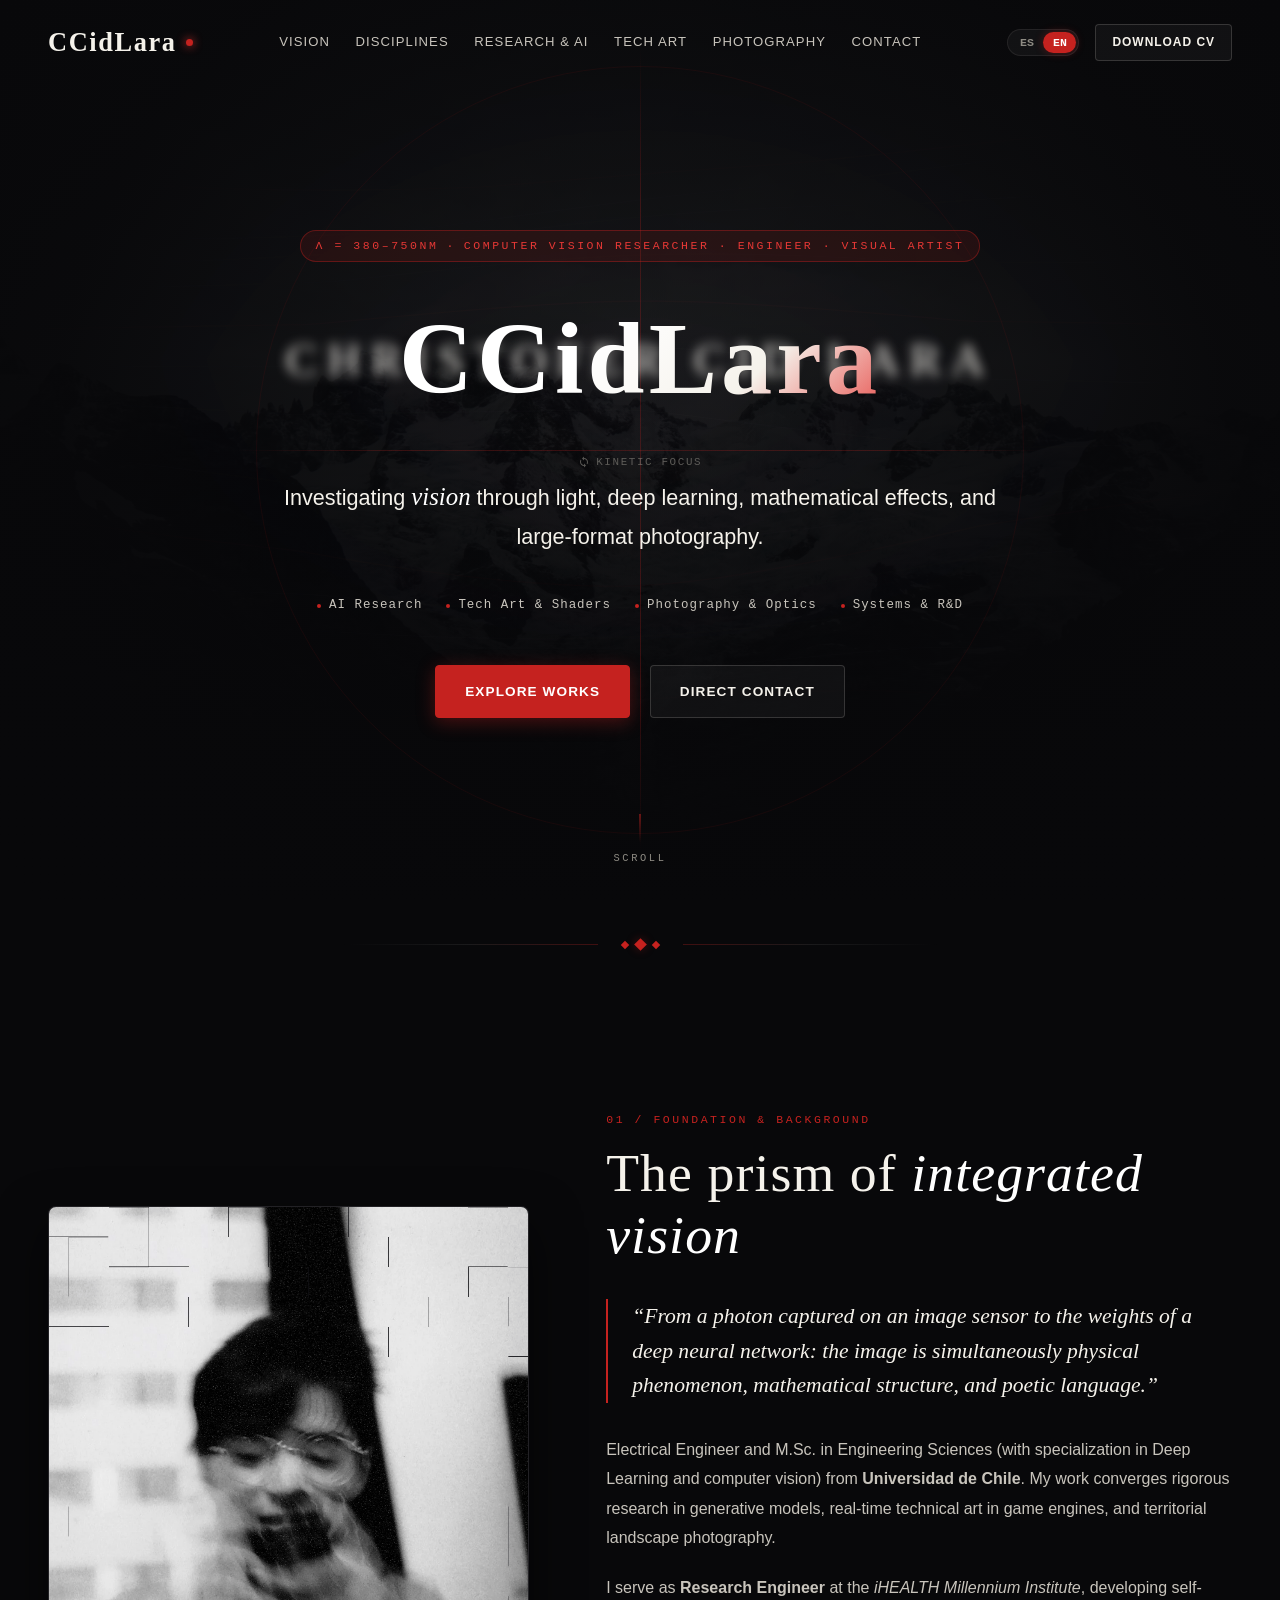
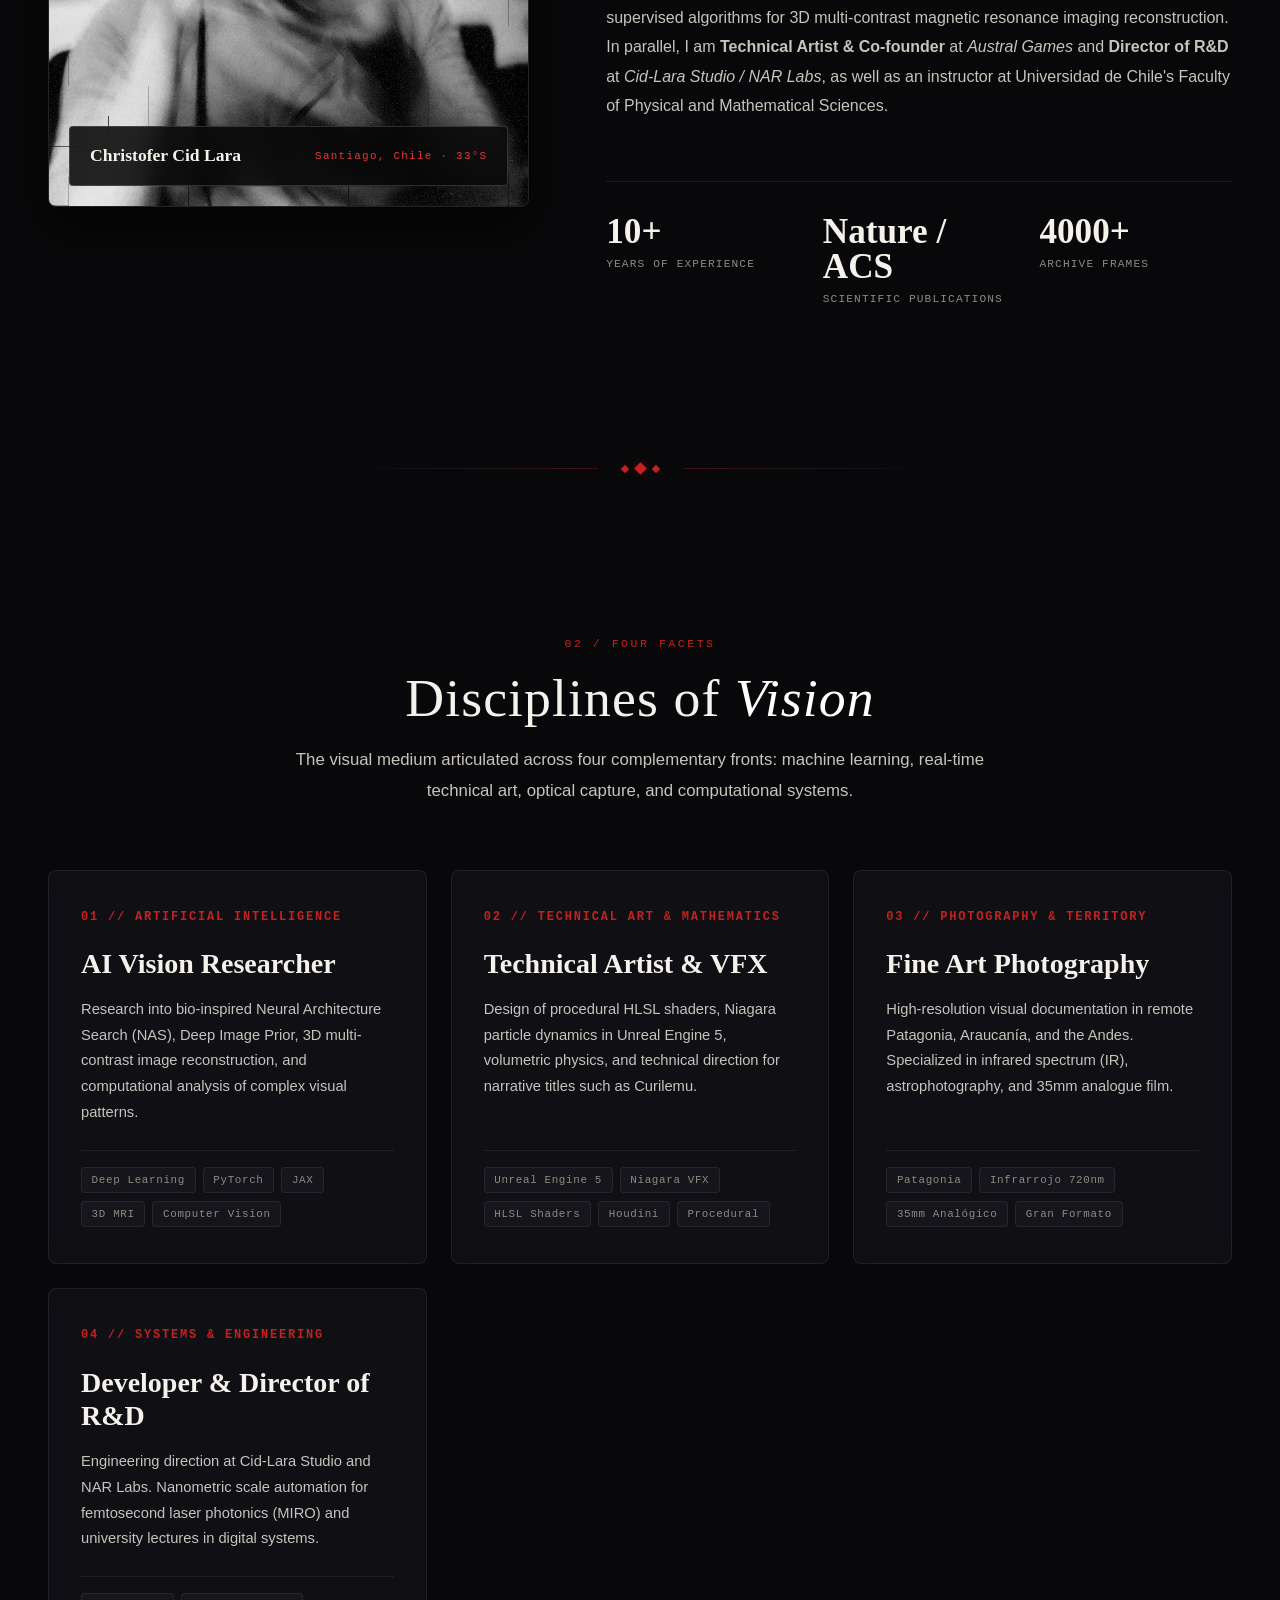
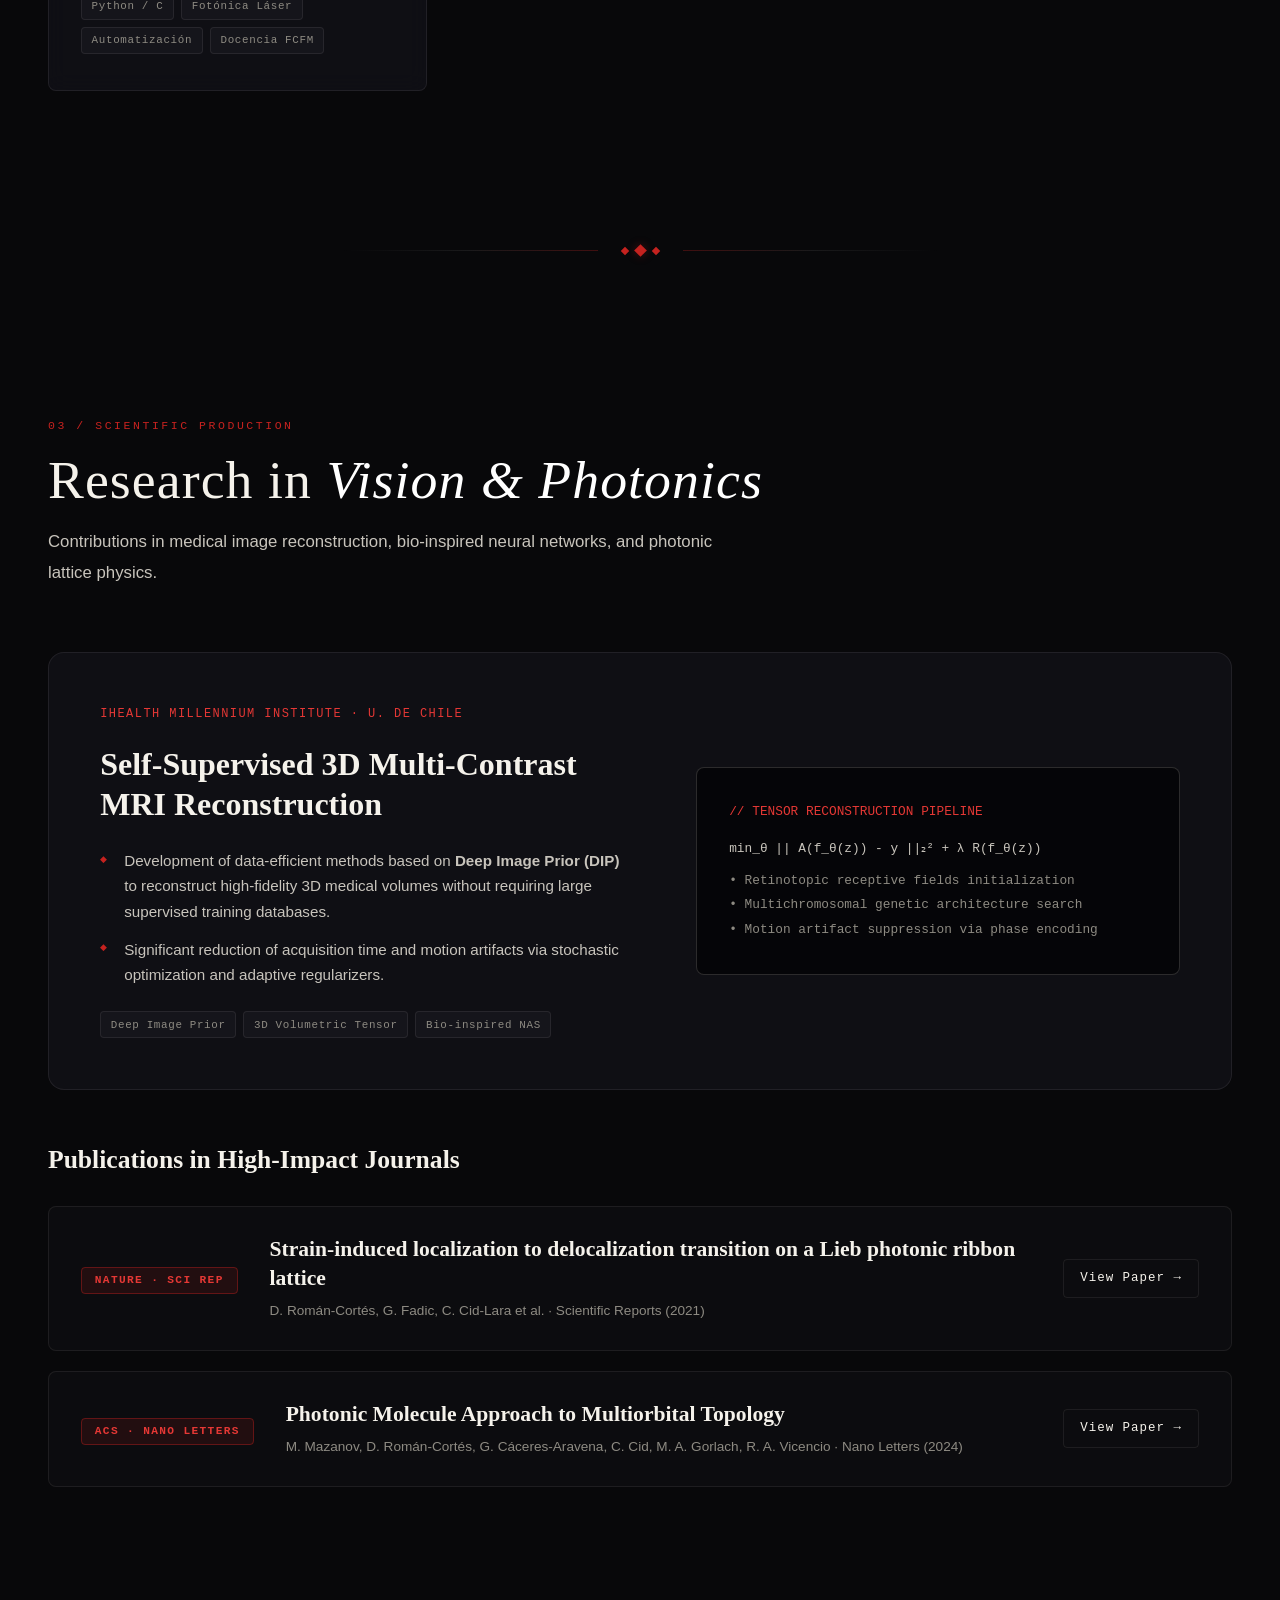
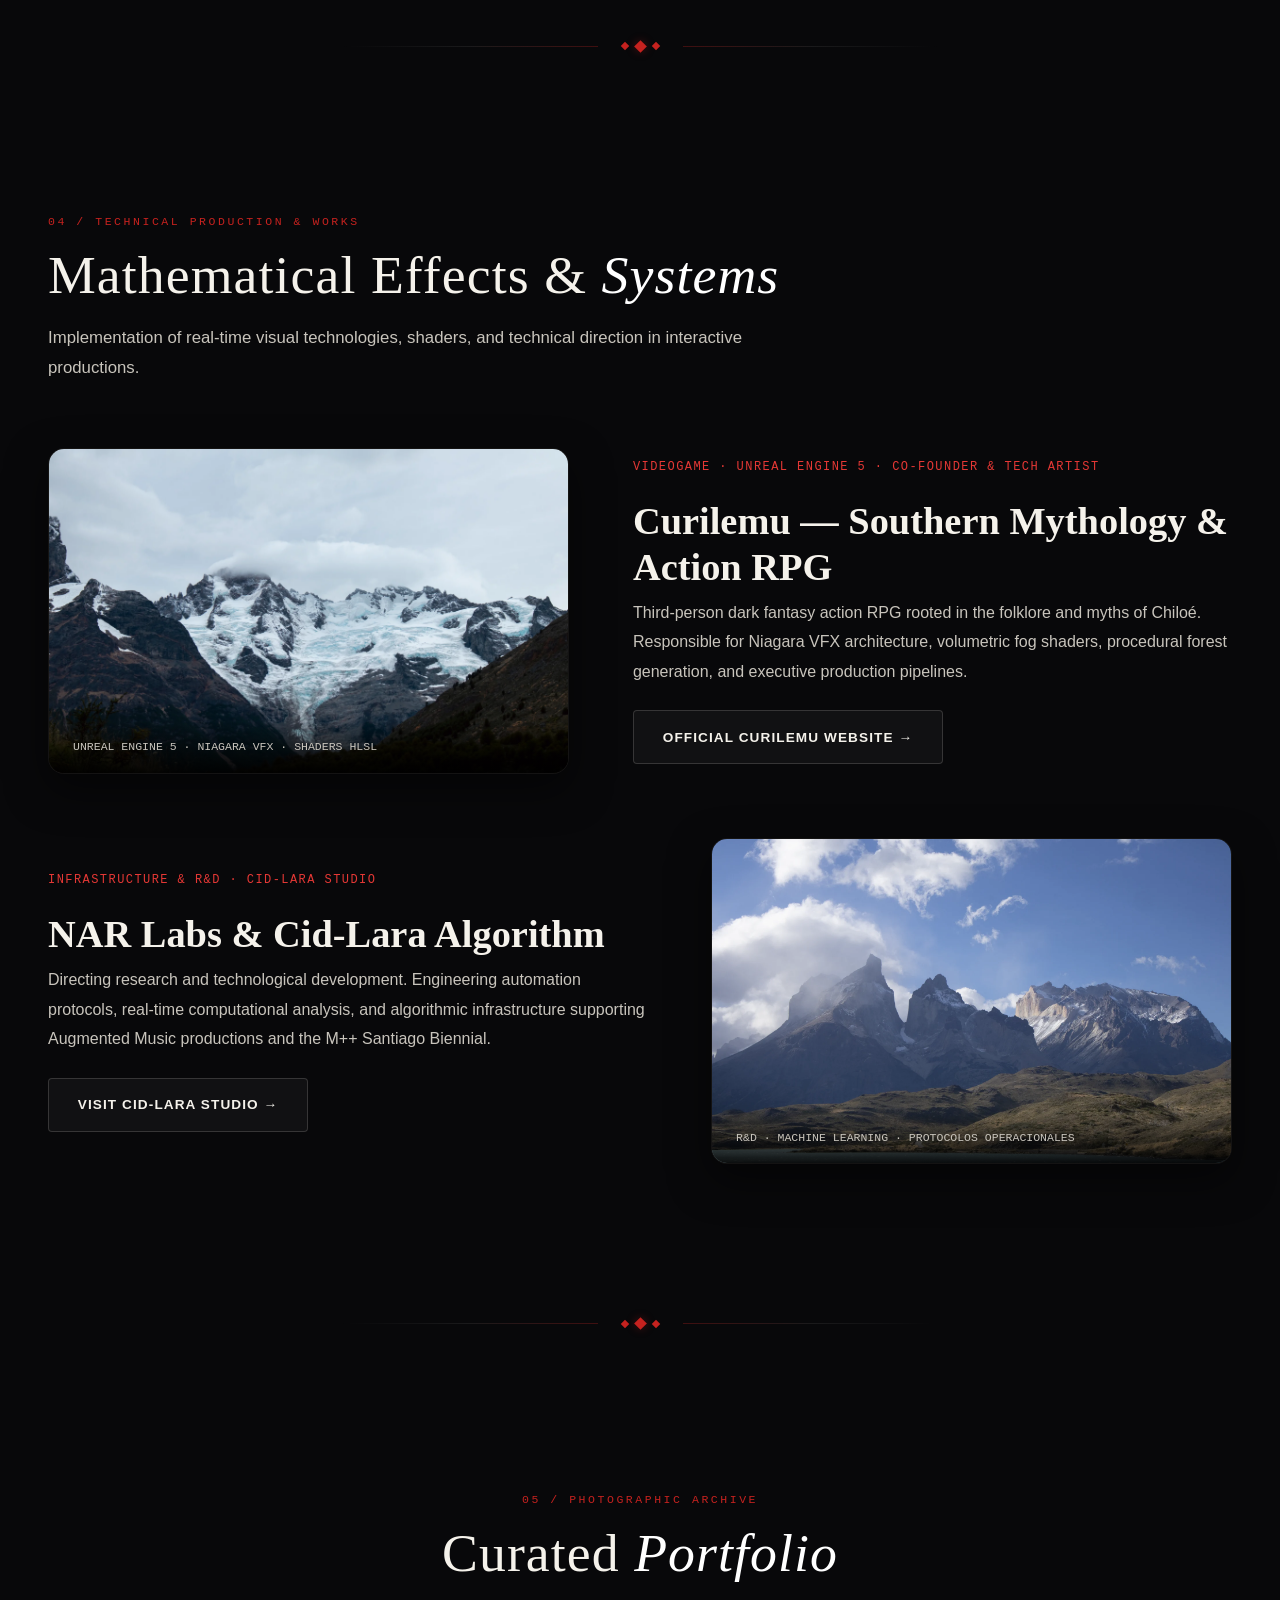
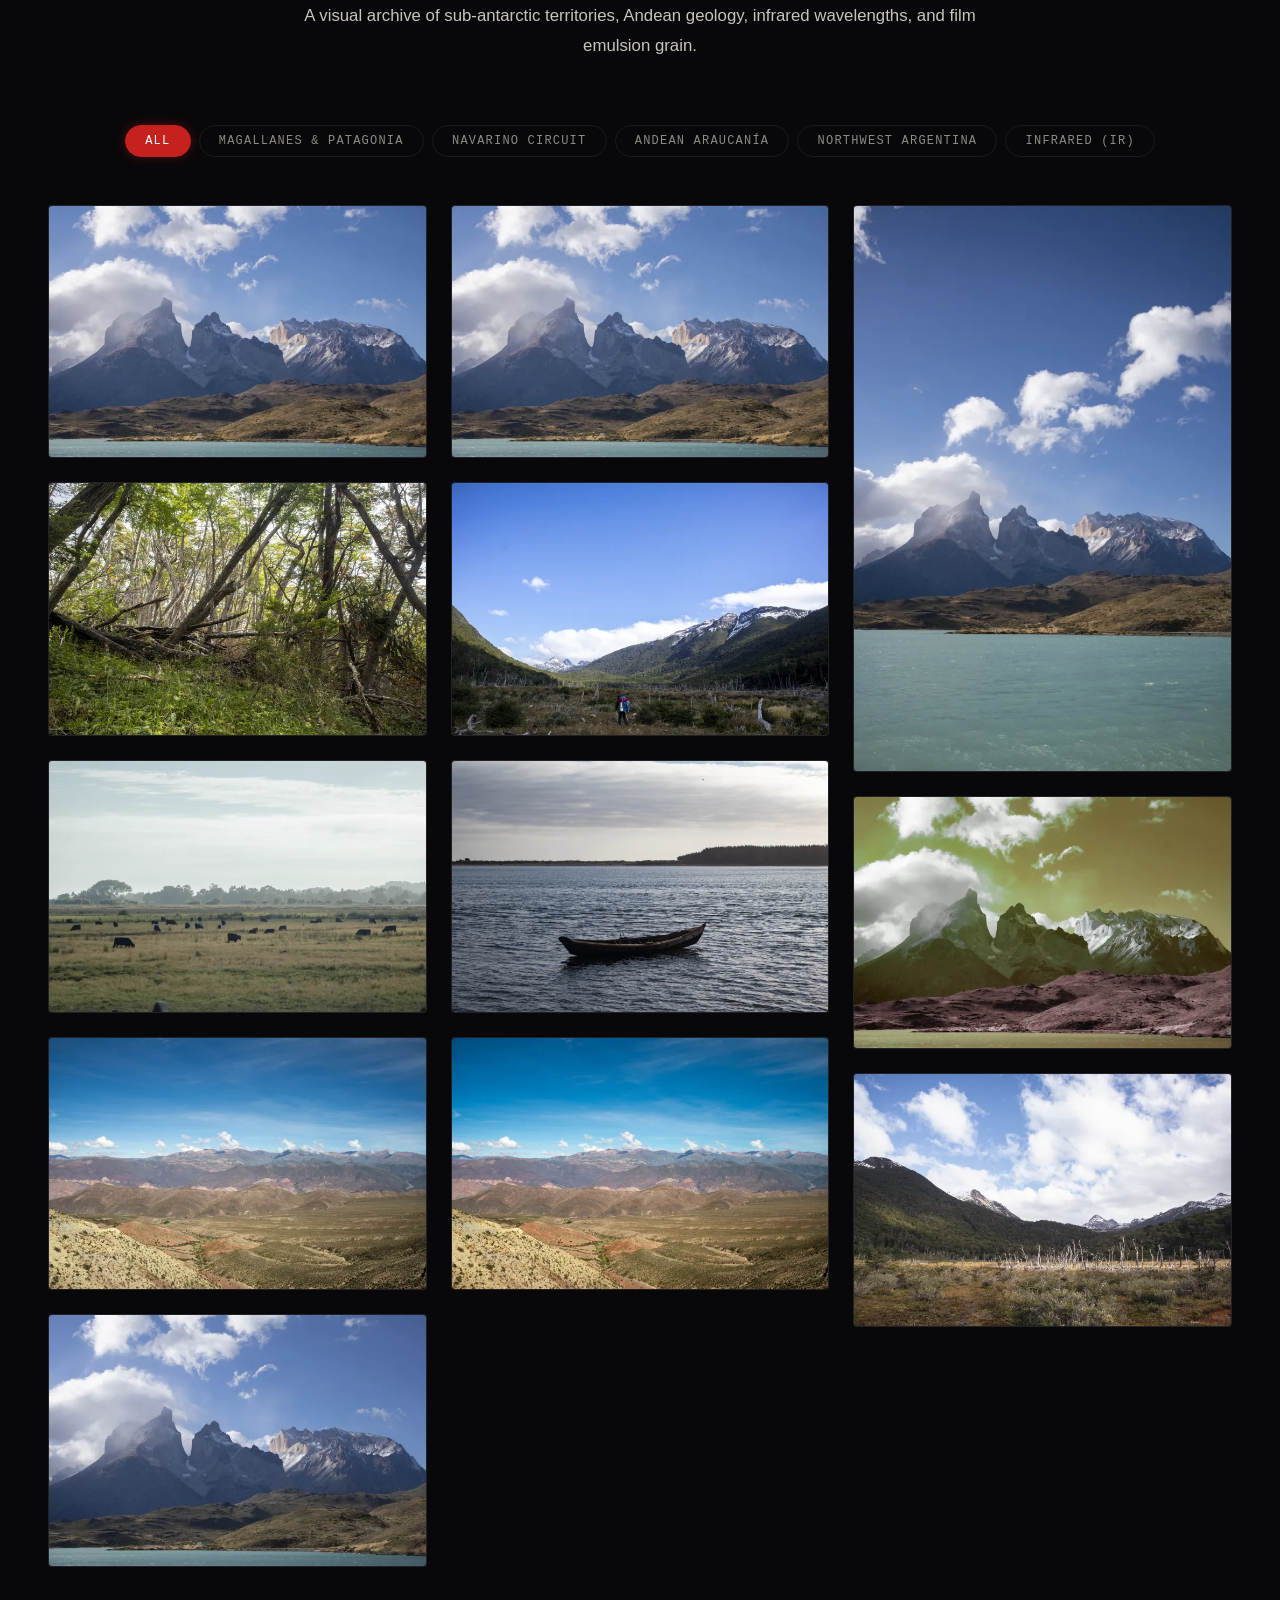
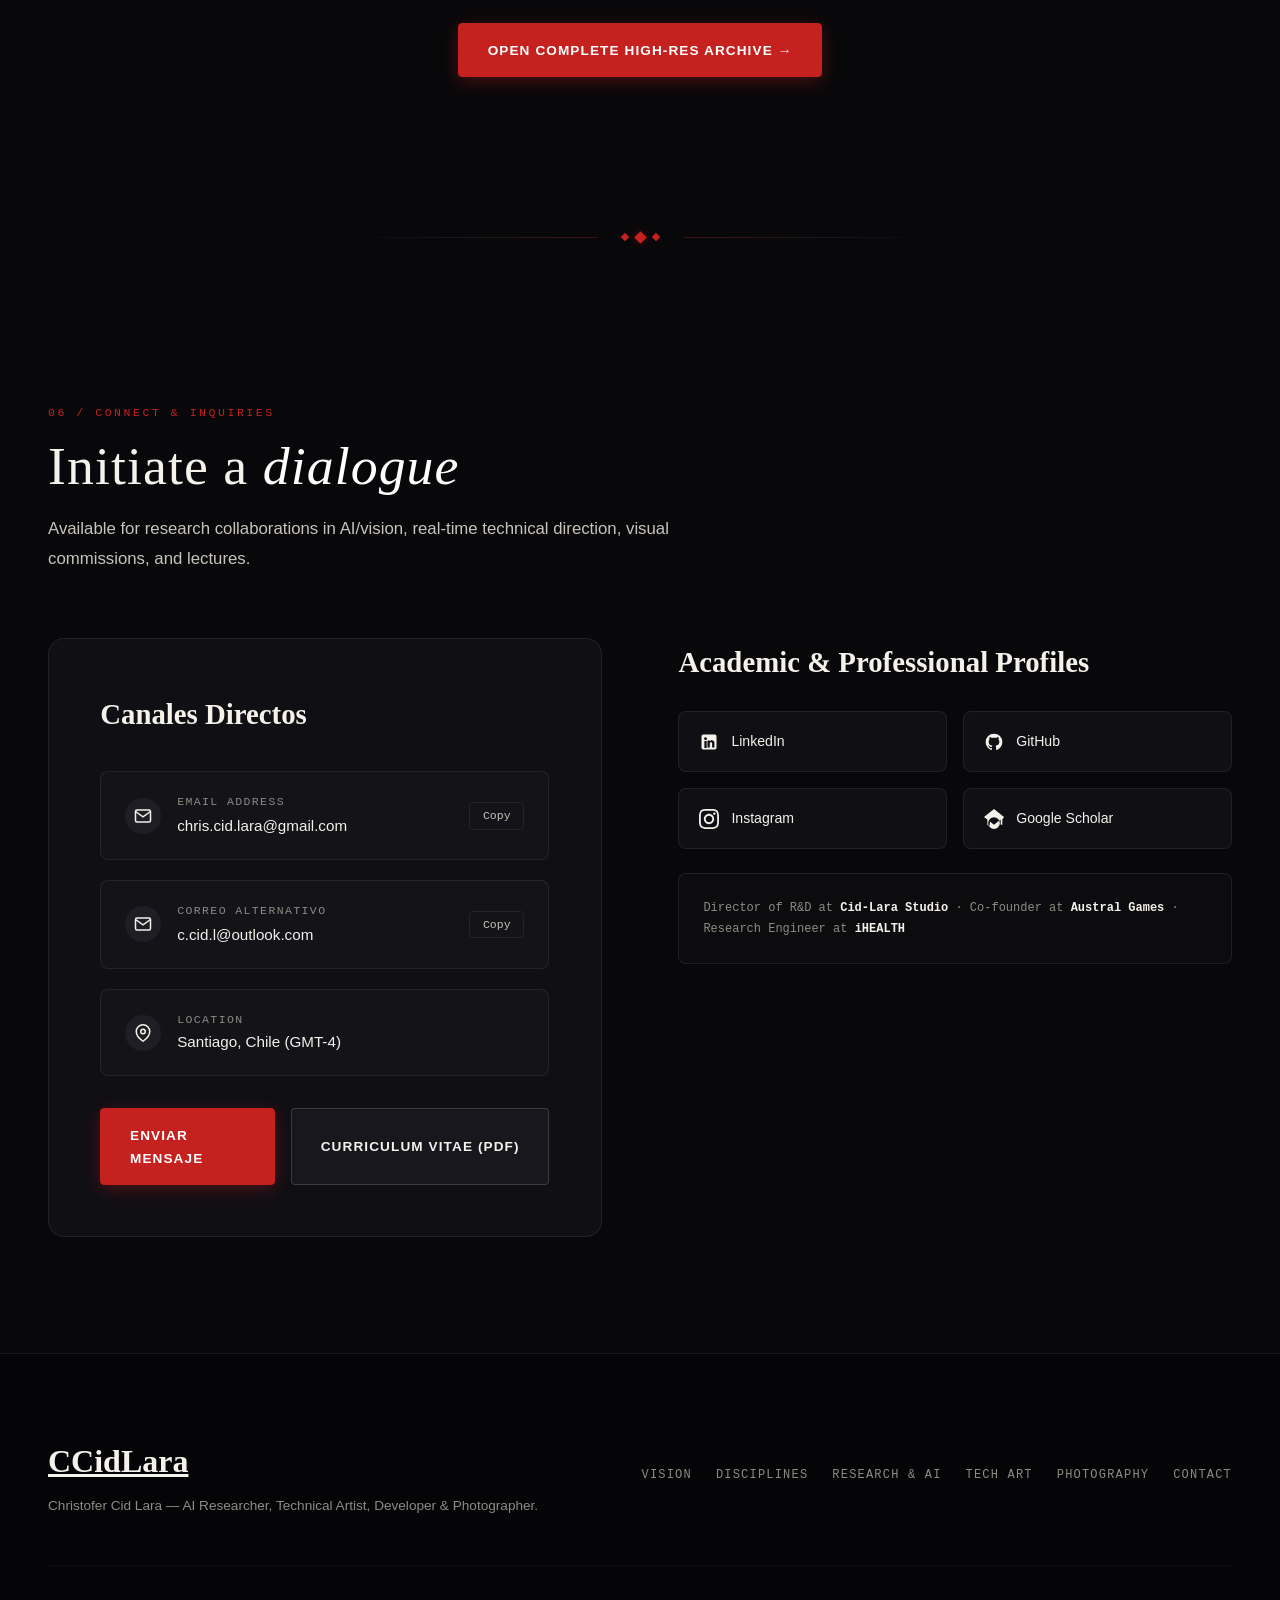
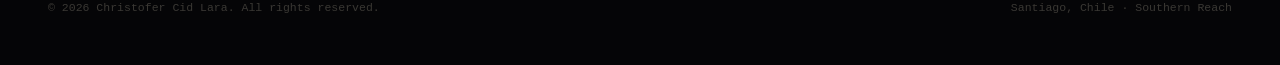
==== commit a946d00b: "feat: scroll-morph title + pixel portrait assembler effects" ====
--- a/index.html
+++ b/index.html
@@ -773,6 +773,7 @@
 
   <!-- Scripts -->
   <script src="js/main.js"></script>
+  <script src="js/effects.js"></script>
 
 </body>
 </html>
--- a/css/styles.css
+++ b/css/styles.css
@@ -3,6 +3,28 @@
    Design System & Stylesheet
    Palette: Obsidian Black (#08080a), Warm Bone (#f5f2eb), Crimson Red (#c5221f)
    ========================================================================== */
+
+/* ── Scroll-morph elements ─────────────────────────────────────────────── */
+/* The flying title and particle canvas are injected by effects.js.
+   These rules prevent a flash of un-styled content. */
+#morph-fly-title,
+#morph-particles-canvas {
+  pointer-events: none;
+  user-select: none;
+  /* opacity controlled entirely by JS — start hidden */
+  opacity: 0;
+}
+
+/* Give the navbar brand will-change so GPU composites it for free */
+.brand-logo {
+  will-change: opacity;
+}
+
+/* Give the hero title elements will-change for the morph */
+.title-compressed,
+.title-full-name {
+  will-change: opacity, transform;
+}
 
 @import url('https://fonts.googleapis.com/css2?family=Cormorant+Garamond:ital,wght@0,300;0,400;0,600;0,700;1,400;1,600&family=Plus+Jakarta+Sans:wght@300;400;500;600;700&family=JetBrains+Mono:wght@300;400;500&display=swap');
 
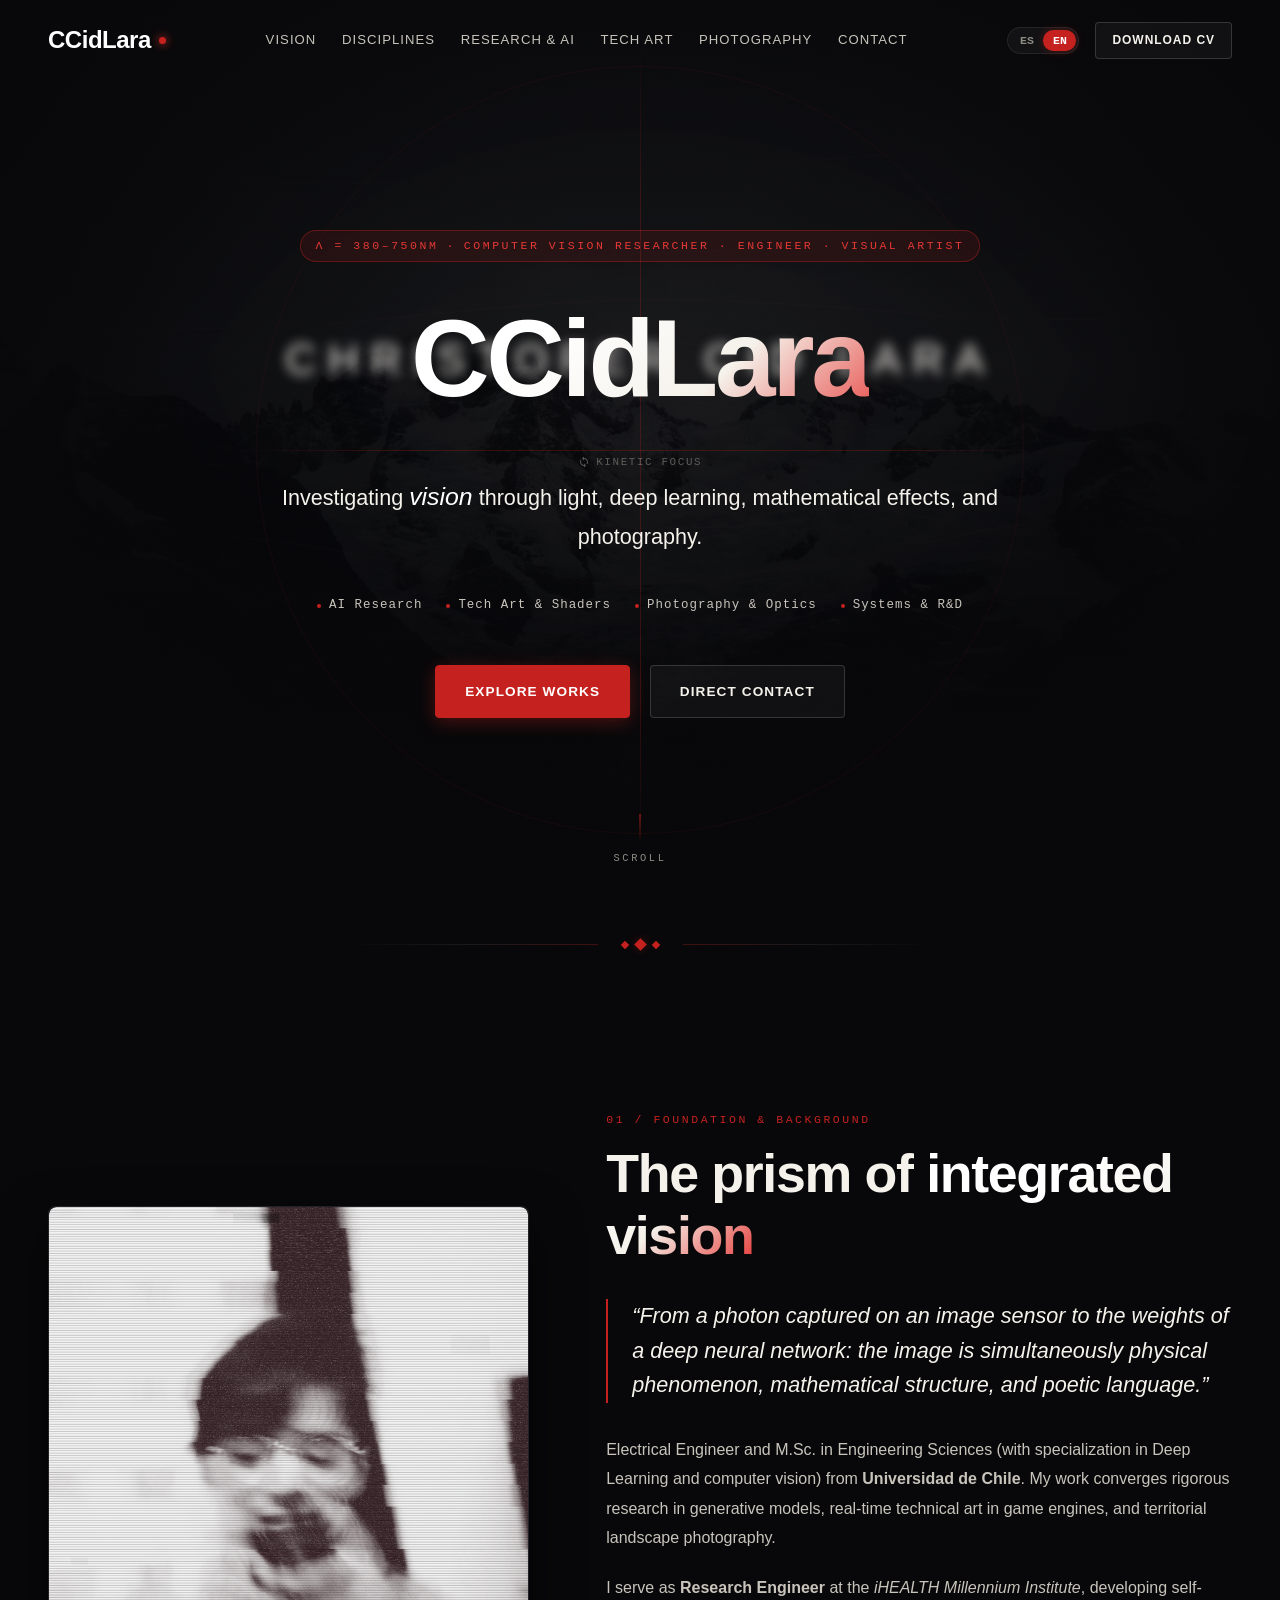
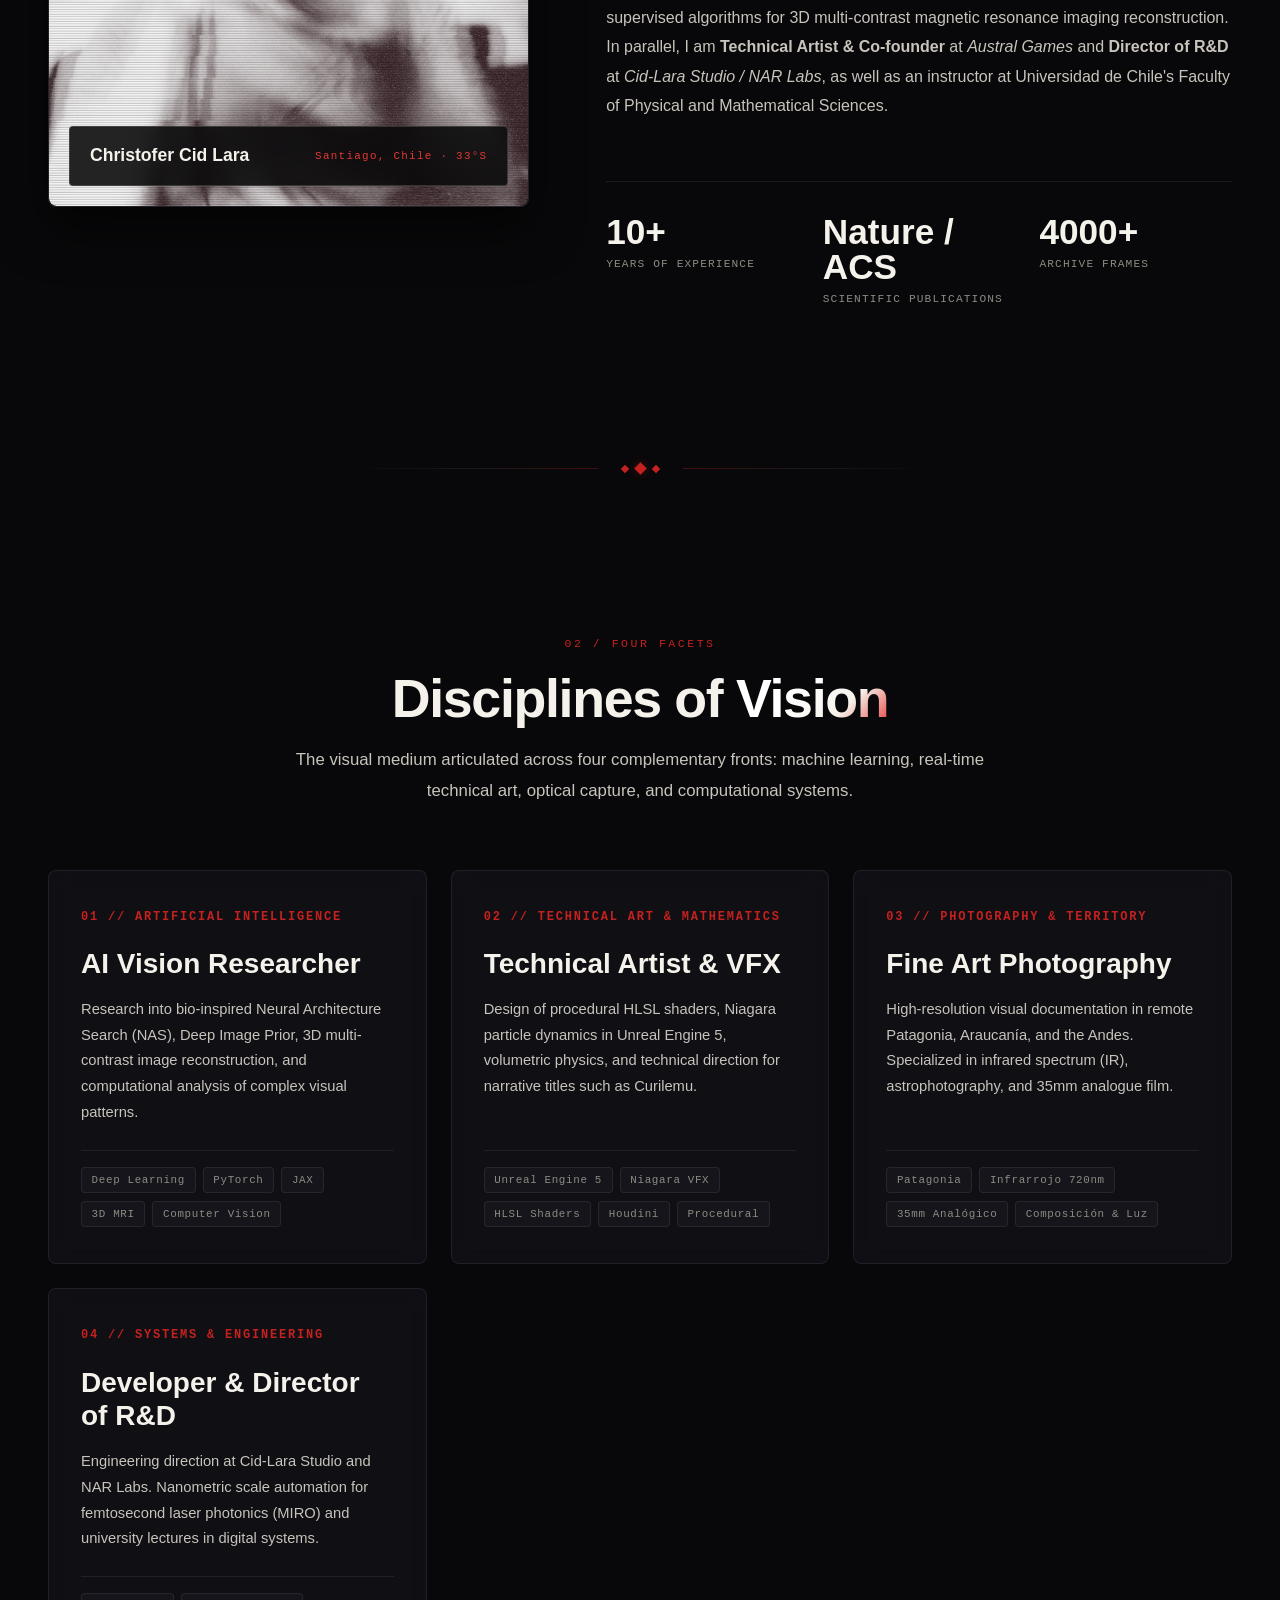
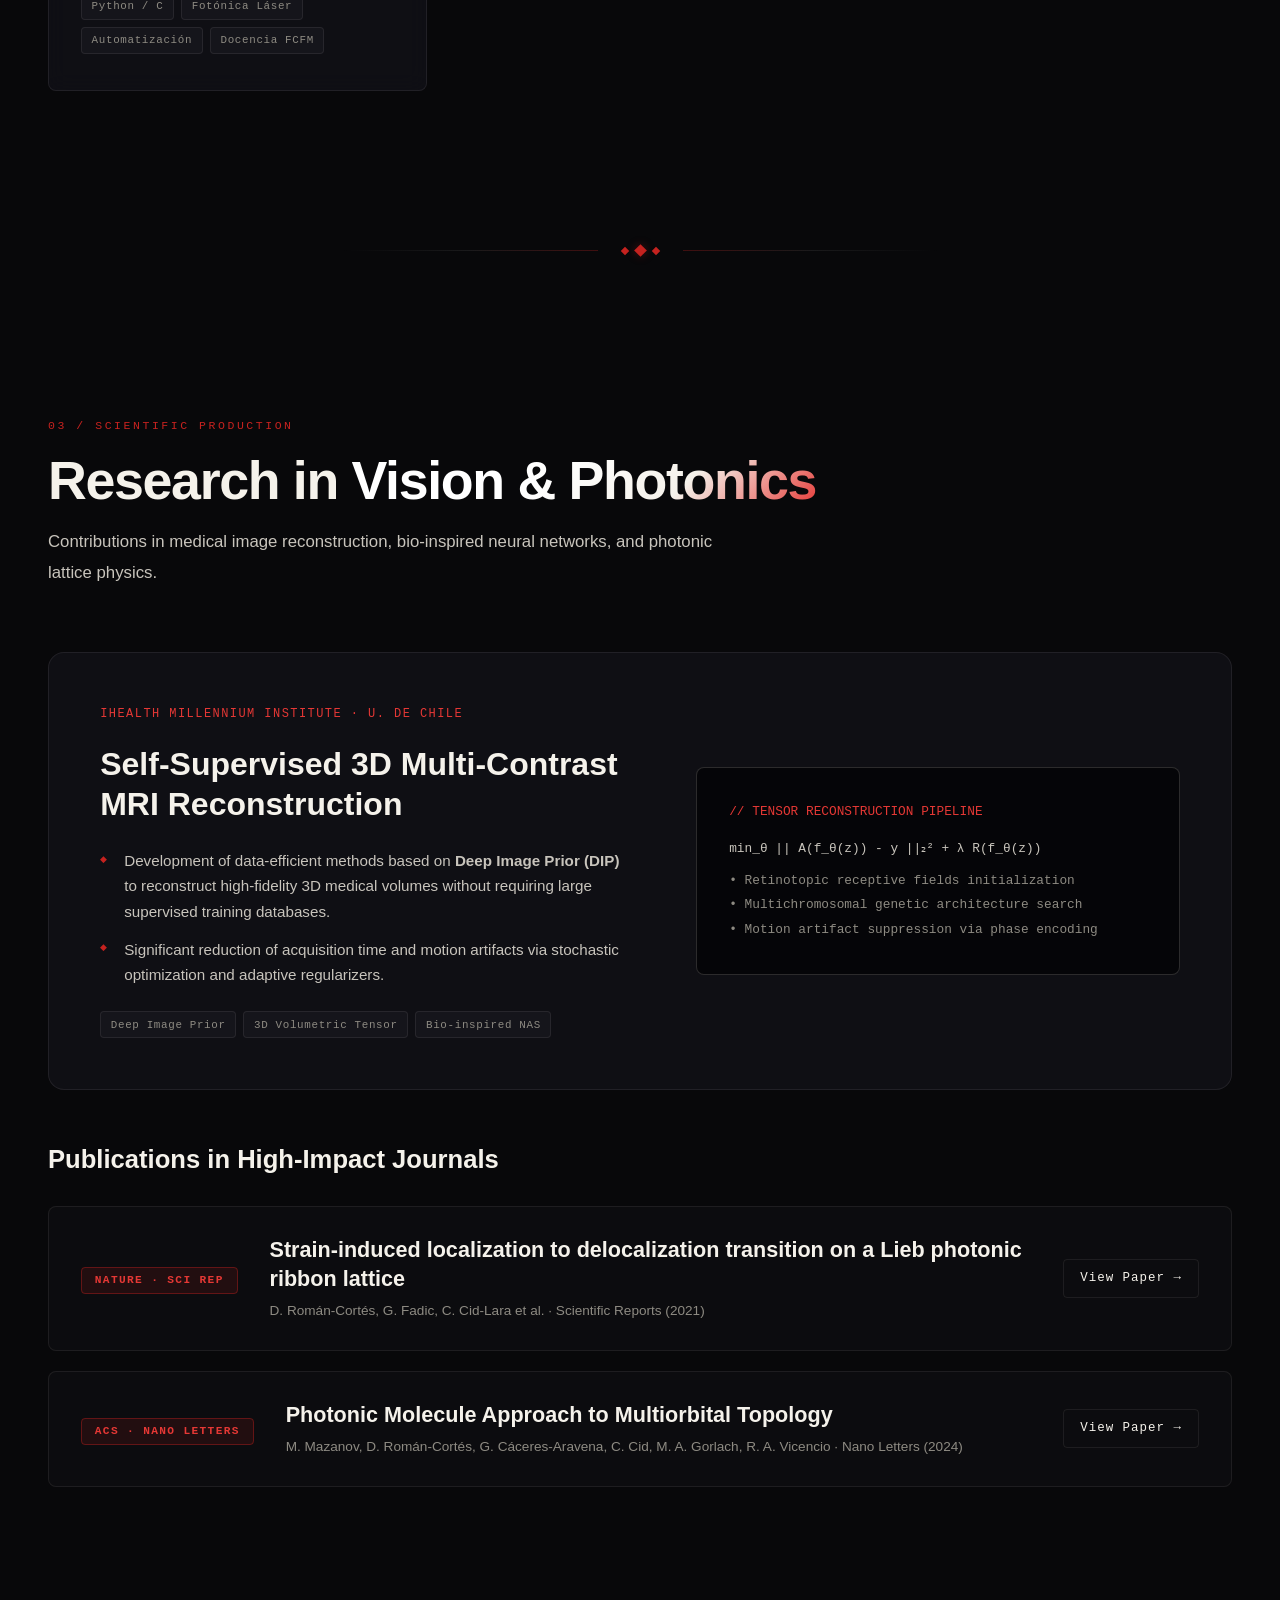
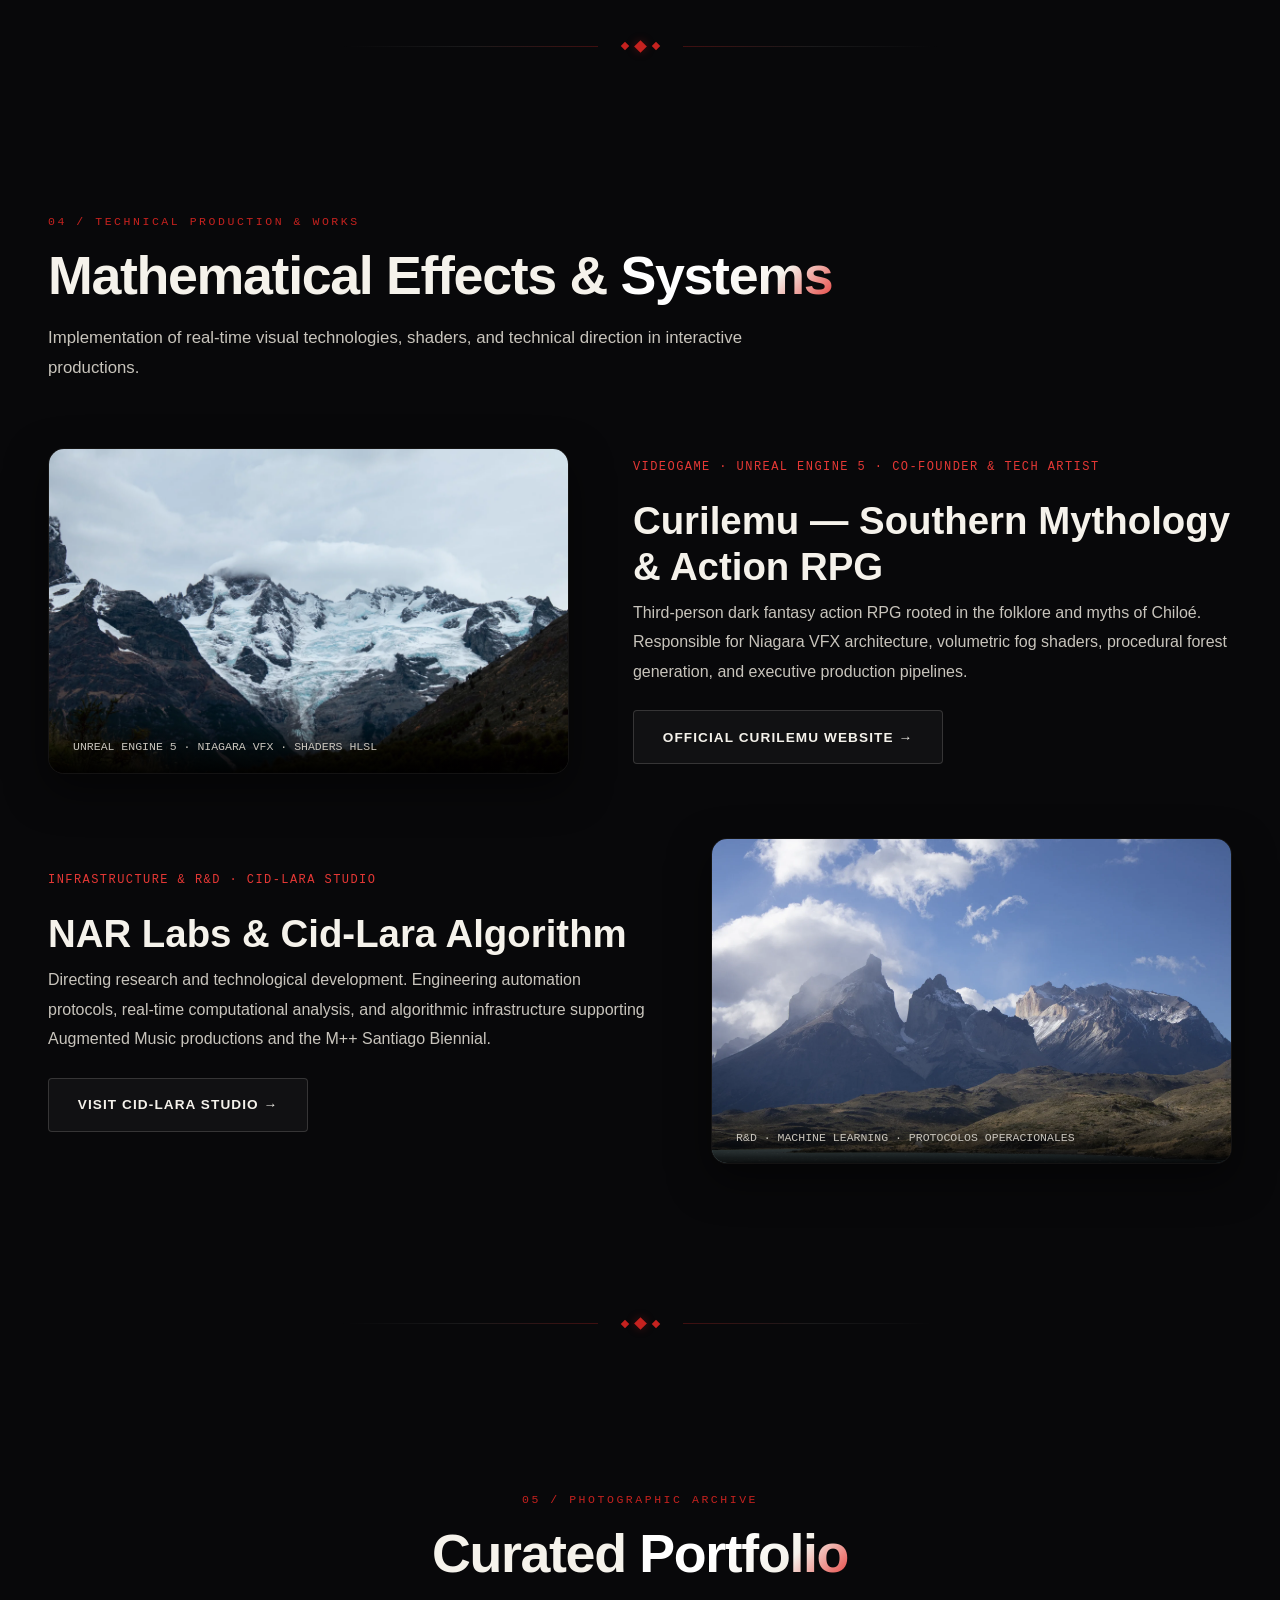
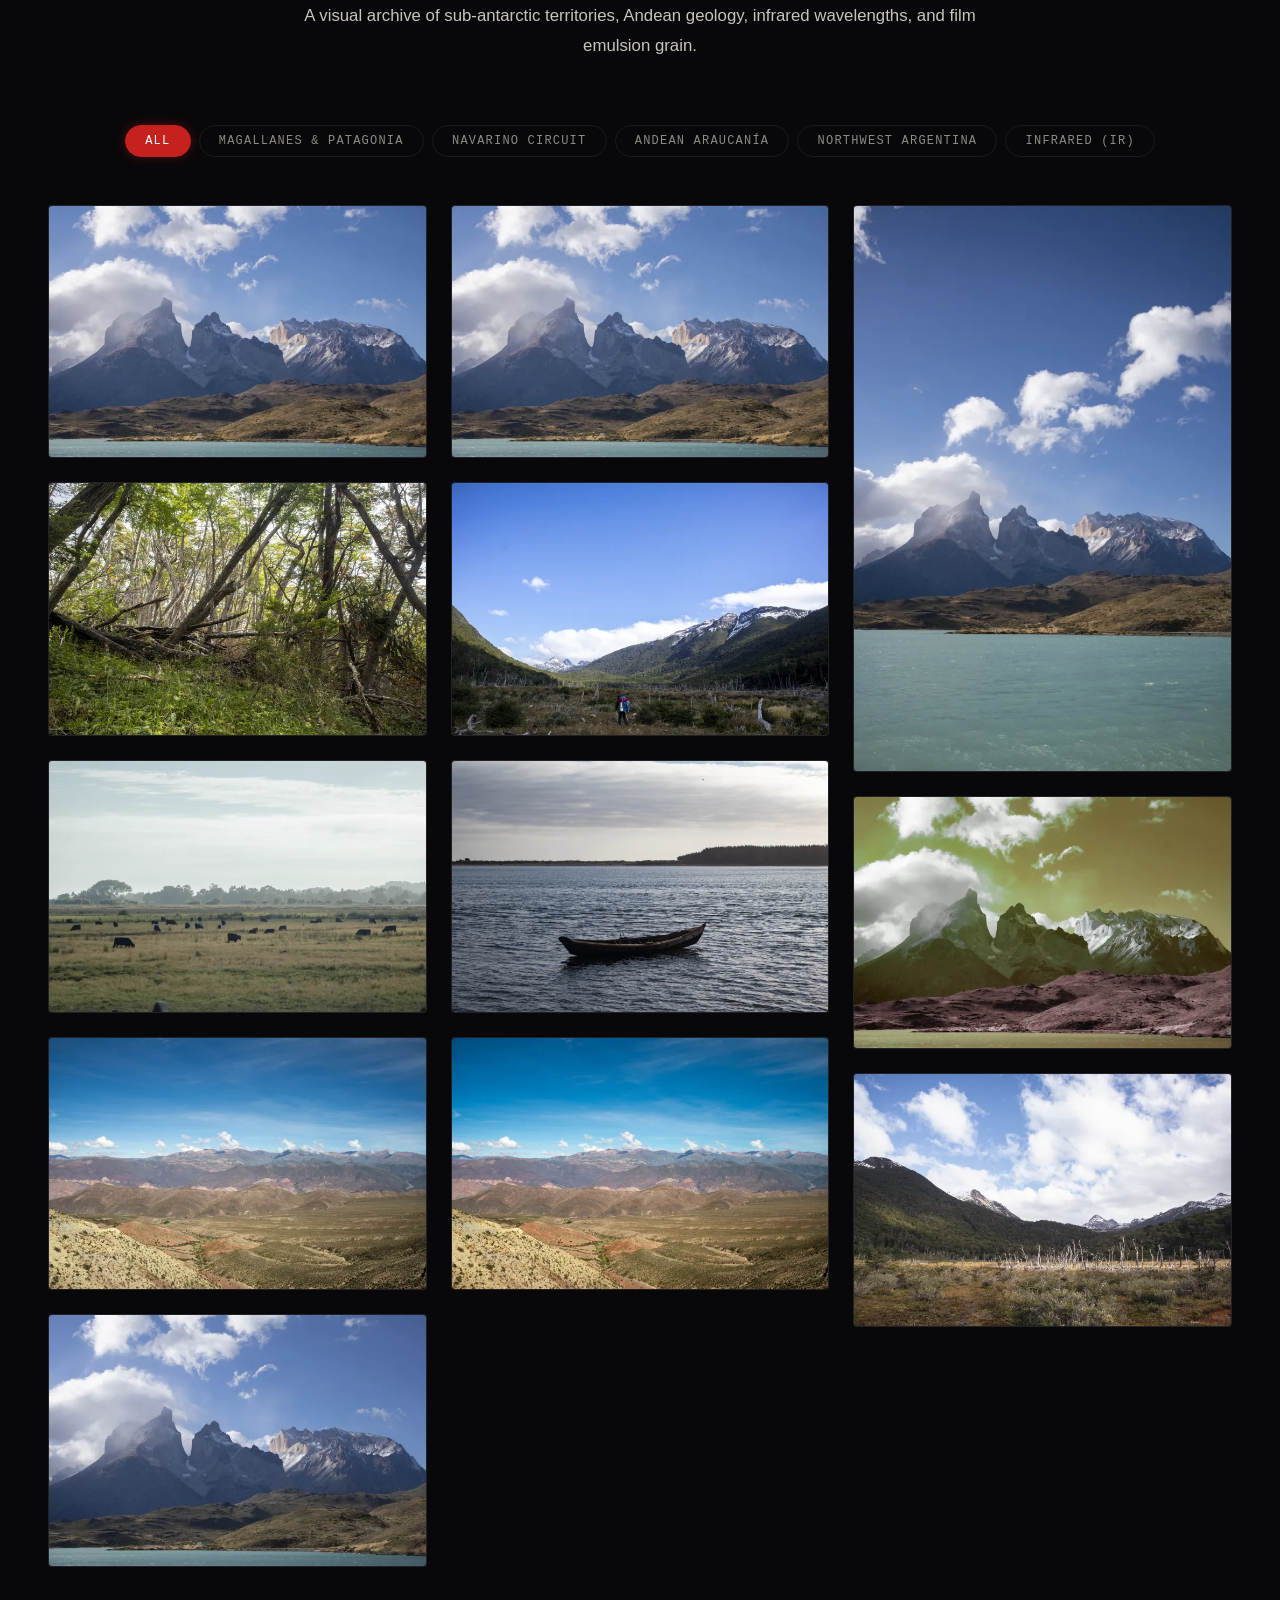
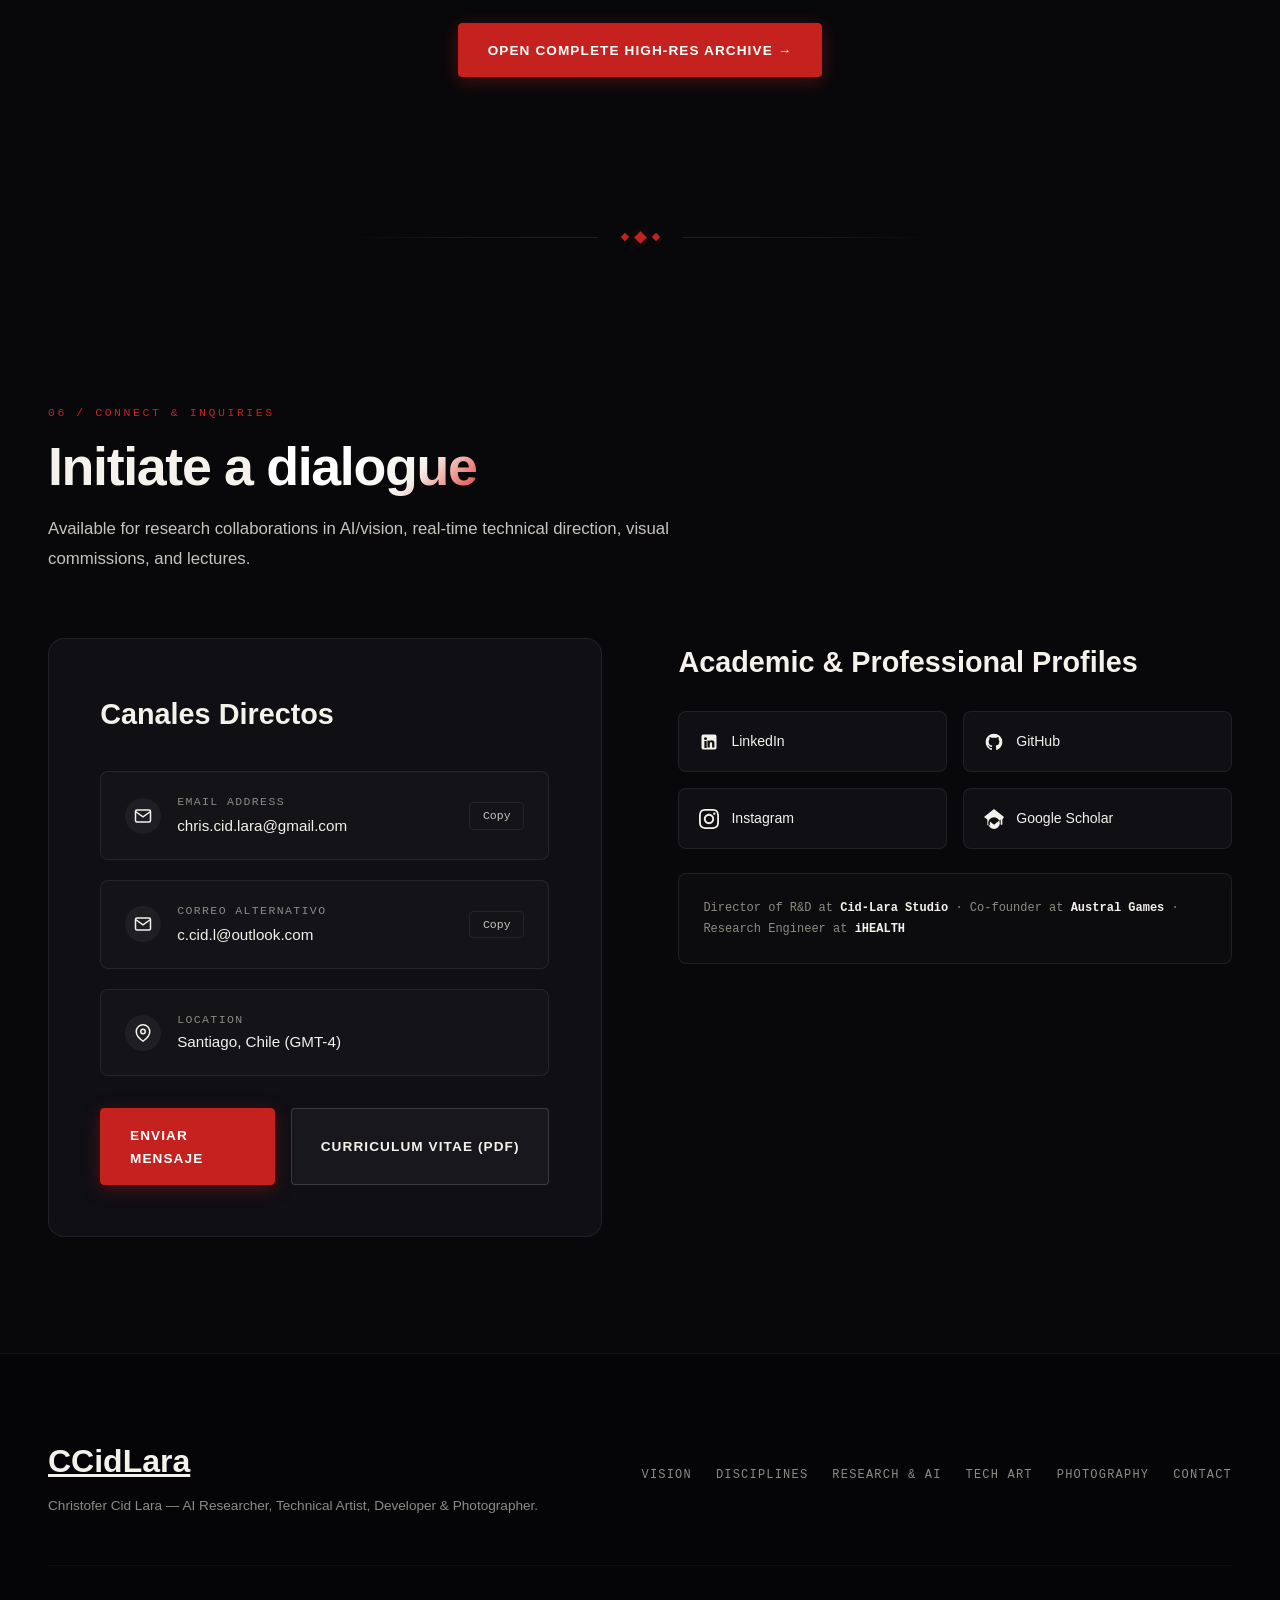
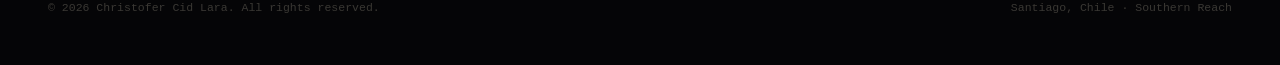
==== commit 67307eab: "feat: Space Grotesk typography, plain photography copy, quantum photon stream & scroll-resolved pixe" ====
--- a/index.html
+++ b/index.html
@@ -12,7 +12,7 @@
 
   <!-- OpenGraph / Social Meta -->
   <meta property="og:title" content="Christofer Cid Lara — CCidLara · Vision, AI, Mathematical VFX & Photography">
-  <meta property="og:description" content="Investigando la visión a través de la luz, el aprendizaje profundo, los efectos matemáticos y la fotografía de gran formato.">
+  <meta property="og:description" content="Investigando la visión a través de la luz, el aprendizaje profundo, los efectos matemáticos y la fotografía.">
   <meta property="og:type" content="website">
   <meta property="og:image" content="images/hero/christofer_portrait.webp">
 
@@ -126,7 +126,7 @@
         </div>
 
         <p class="hero-statement reveal delay-1" data-i18n="heroStatement">
-          Investigando la <em>visión</em> a través de la luz, el aprendizaje profundo, los efectos matemáticos y la fotografía de gran formato.
+          Investigando la <em>visión</em> a través de la luz, el aprendizaje profundo, los efectos matemáticos y la fotografía.
         </p>
 
         <!-- Discipline Badges -->
@@ -301,7 +301,7 @@
               <span class="tag-badge">Patagonia</span>
               <span class="tag-badge">Infrarrojo 720nm</span>
               <span class="tag-badge">35mm Analógico</span>
-              <span class="tag-badge">Gran Formato</span>
+              <span class="tag-badge">Composición &amp; Luz</span>
             </div>
           </div>
 
--- a/css/styles.css
+++ b/css/styles.css
@@ -17,7 +17,7 @@
 
 /* Give the navbar brand will-change so GPU composites it for free */
 .brand-logo {
-  will-change: opacity;
+  will-change: opacity, transform;
 }
 
 /* Give the hero title elements will-change for the morph */
@@ -26,7 +26,7 @@
   will-change: opacity, transform;
 }
 
-@import url('https://fonts.googleapis.com/css2?family=Cormorant+Garamond:ital,wght@0,300;0,400;0,600;0,700;1,400;1,600&family=Plus+Jakarta+Sans:wght@300;400;500;600;700&family=JetBrains+Mono:wght@300;400;500&display=swap');
+@import url('https://fonts.googleapis.com/css2?family=Space+Grotesk:wght@300;400;500;600;700&family=Syne:wght@600;700;800&family=Plus+Jakarta+Sans:wght@300;400;500;600;700&family=JetBrains+Mono:wght@300;400;500&display=swap');
 
 :root {
   /* Color Palette */
@@ -51,7 +51,9 @@
   --border-red: rgba(197, 34, 31, 0.4);
 
   /* Typography */
-  --font-serif: 'Cormorant Garamond', Georgia, serif;
+  --font-brand: 'Space Grotesk', -apple-system, BlinkMacSystemFont, sans-serif;
+  --font-display: 'Space Grotesk', -apple-system, BlinkMacSystemFont, sans-serif;
+  --font-serif: 'Space Grotesk', -apple-system, BlinkMacSystemFont, sans-serif;
   --font-sans: 'Plus Jakarta Sans', -apple-system, BlinkMacSystemFont, sans-serif;
   --font-mono: 'JetBrains Mono', monospace;
 
@@ -170,13 +172,13 @@
 .brand-logo {
   display: inline-flex;
   align-items: center;
-  gap: 0.6rem;
+  gap: 0.5rem;
   text-decoration: none;
-  color: var(--color-bone);
-  font-family: var(--font-serif);
-  font-size: 1.65rem;
+  color: #ffffff;
+  font-family: var(--font-brand);
+  font-size: 1.5rem;
   font-weight: 700;
-  letter-spacing: 0.06em;
+  letter-spacing: -0.02em;
   transition: transform 0.3s ease, opacity 0.3s ease;
 }
 
@@ -435,10 +437,10 @@
 
 /* State 1: Full Spaced Name */
 .title-full-name {
-  font-family: var(--font-serif);
-  font-size: clamp(2rem, 5.2vw, 4.4rem);
-  font-weight: 300;
-  letter-spacing: 0.22em;
+  font-family: var(--font-brand);
+  font-size: clamp(1.8rem, 4.8vw, 3.8rem);
+  font-weight: 400;
+  letter-spacing: 0.28em;
   text-transform: uppercase;
   color: var(--color-bone);
   white-space: nowrap;
@@ -450,19 +452,19 @@
 
 /* State 2: Compressed CCidLara */
 .title-compressed {
-  font-family: var(--font-serif);
-  font-size: clamp(3.2rem, 8vw, 6.8rem);
+  font-family: var(--font-brand);
+  font-size: clamp(3.2rem, 8.5vw, 6.8rem);
   font-weight: 700;
-  letter-spacing: 0.04em;
+  letter-spacing: -0.03em;
   color: #ffffff;
   opacity: 0;
   transform: scale(0.85);
   position: absolute;
   transition: all 1.1s cubic-bezier(0.19, 1, 0.22, 1);
-  background: linear-gradient(135deg, #ffffff 40%, var(--color-bone) 70%, var(--color-red-bright) 100%);
+  background: linear-gradient(135deg, #ffffff 30%, var(--color-bone) 65%, var(--color-red-bright) 100%);
   -webkit-background-clip: text;
   -webkit-text-fill-color: transparent;
-  filter: drop-shadow(0 4px 20px rgba(197, 34, 31, 0.3));
+  filter: drop-shadow(0 4px 25px rgba(197, 34, 31, 0.35));
 }
 
 /* Animation trigger class added by JS */
@@ -727,18 +729,22 @@
 }
 
 .section-title {
-  font-family: var(--font-serif);
+  font-family: var(--font-display);
   font-size: clamp(2.2rem, 4.2vw, 3.6rem);
-  font-weight: 400;
+  font-weight: 700;
   line-height: 1.15;
-  letter-spacing: 0.02em;
+  letter-spacing: -0.025em;
   color: var(--color-bone);
 }
 
 .section-title em {
-  font-style: italic;
-  font-weight: 300;
+  font-family: 'Syne', var(--font-display);
+  font-style: normal;
+  font-weight: 800;
   color: #ffffff;
+  background: linear-gradient(135deg, #ffffff 40%, var(--color-bone) 70%, var(--color-red-bright) 100%);
+  -webkit-background-clip: text;
+  -webkit-text-fill-color: transparent;
 }
 
 .section-lead {
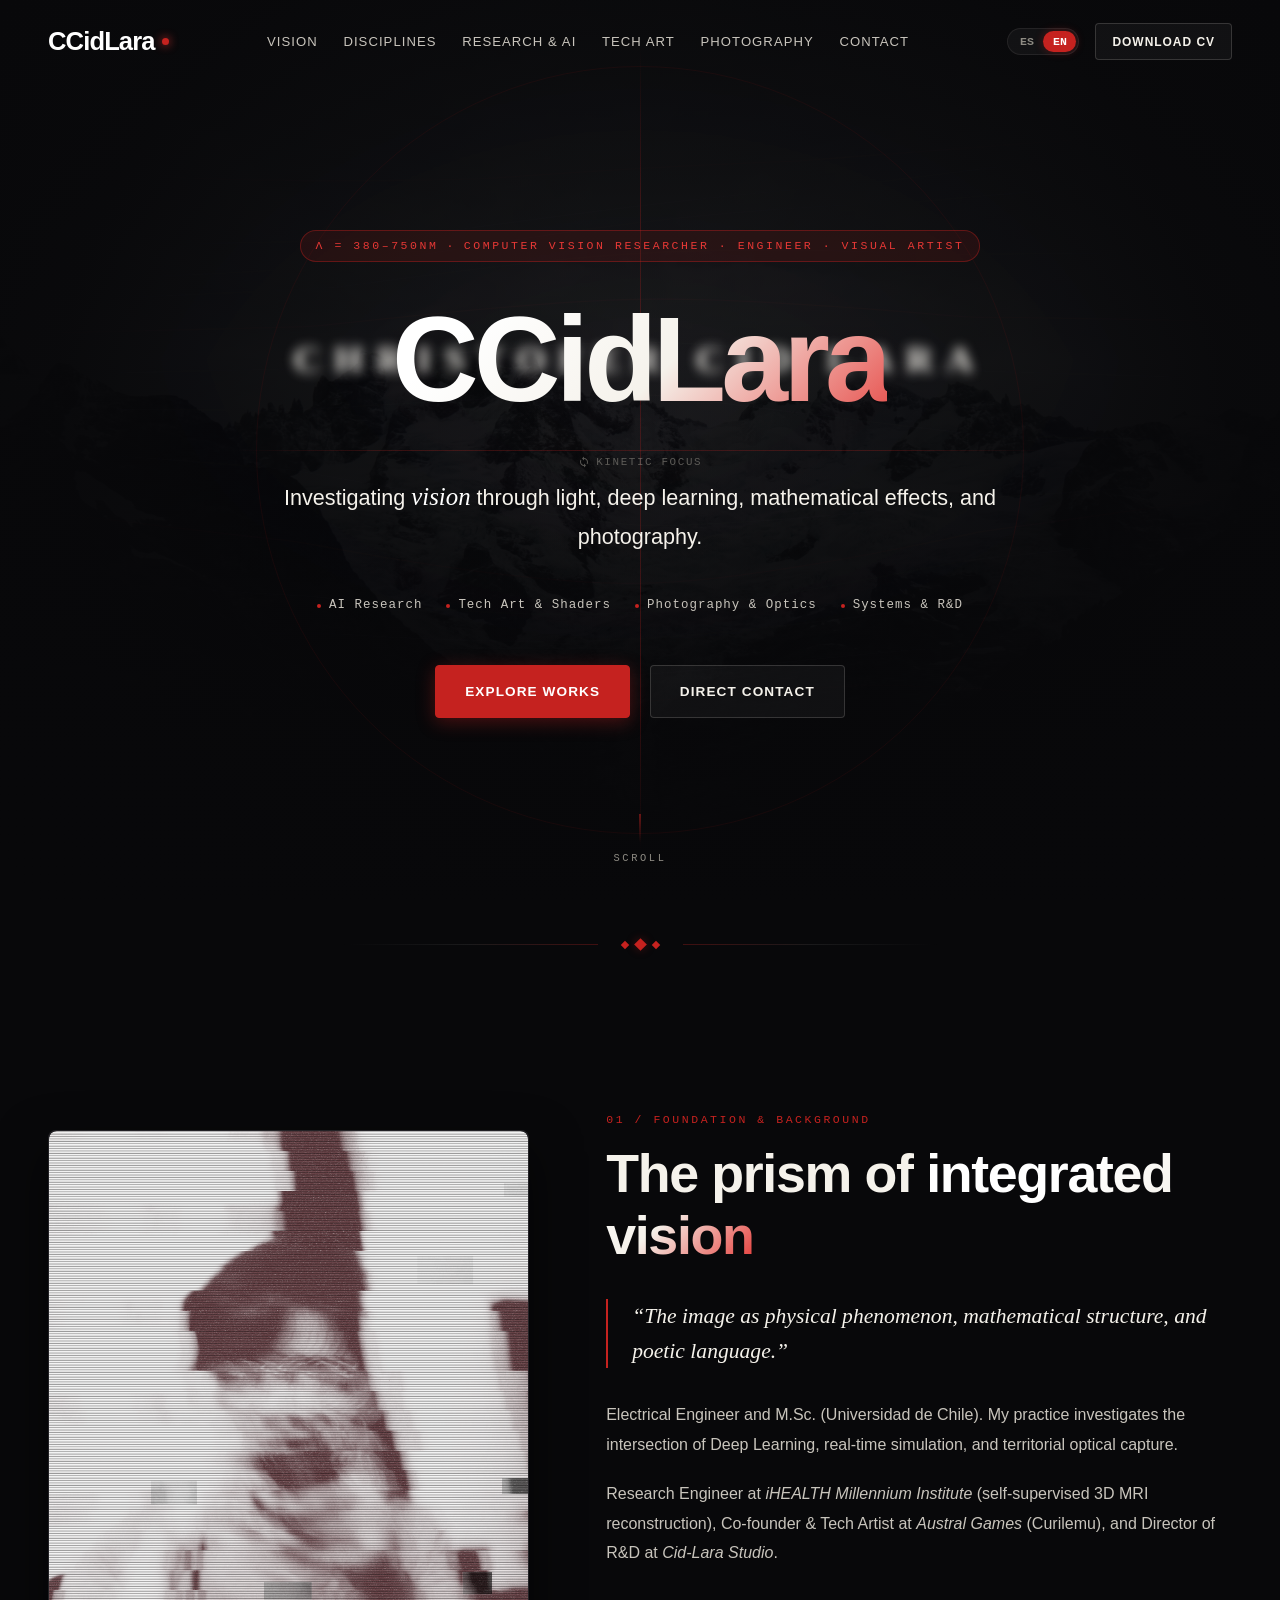
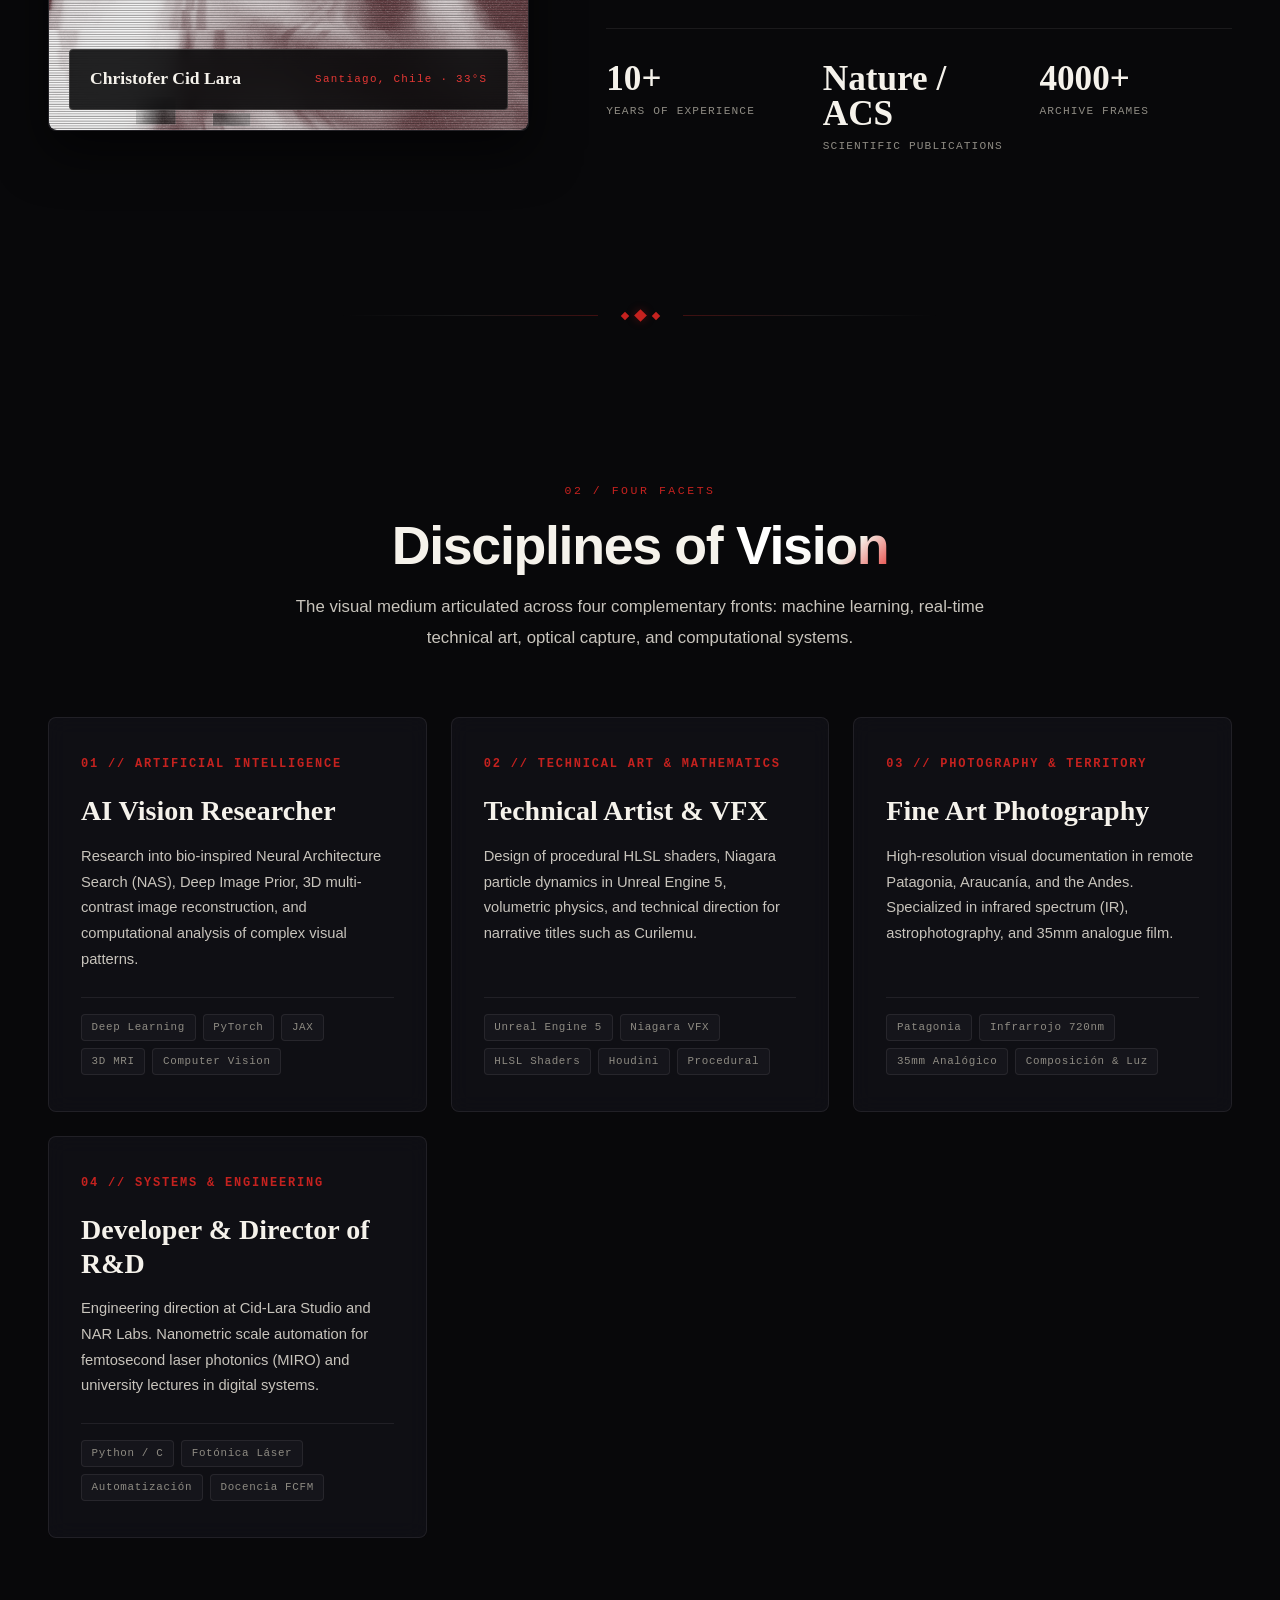
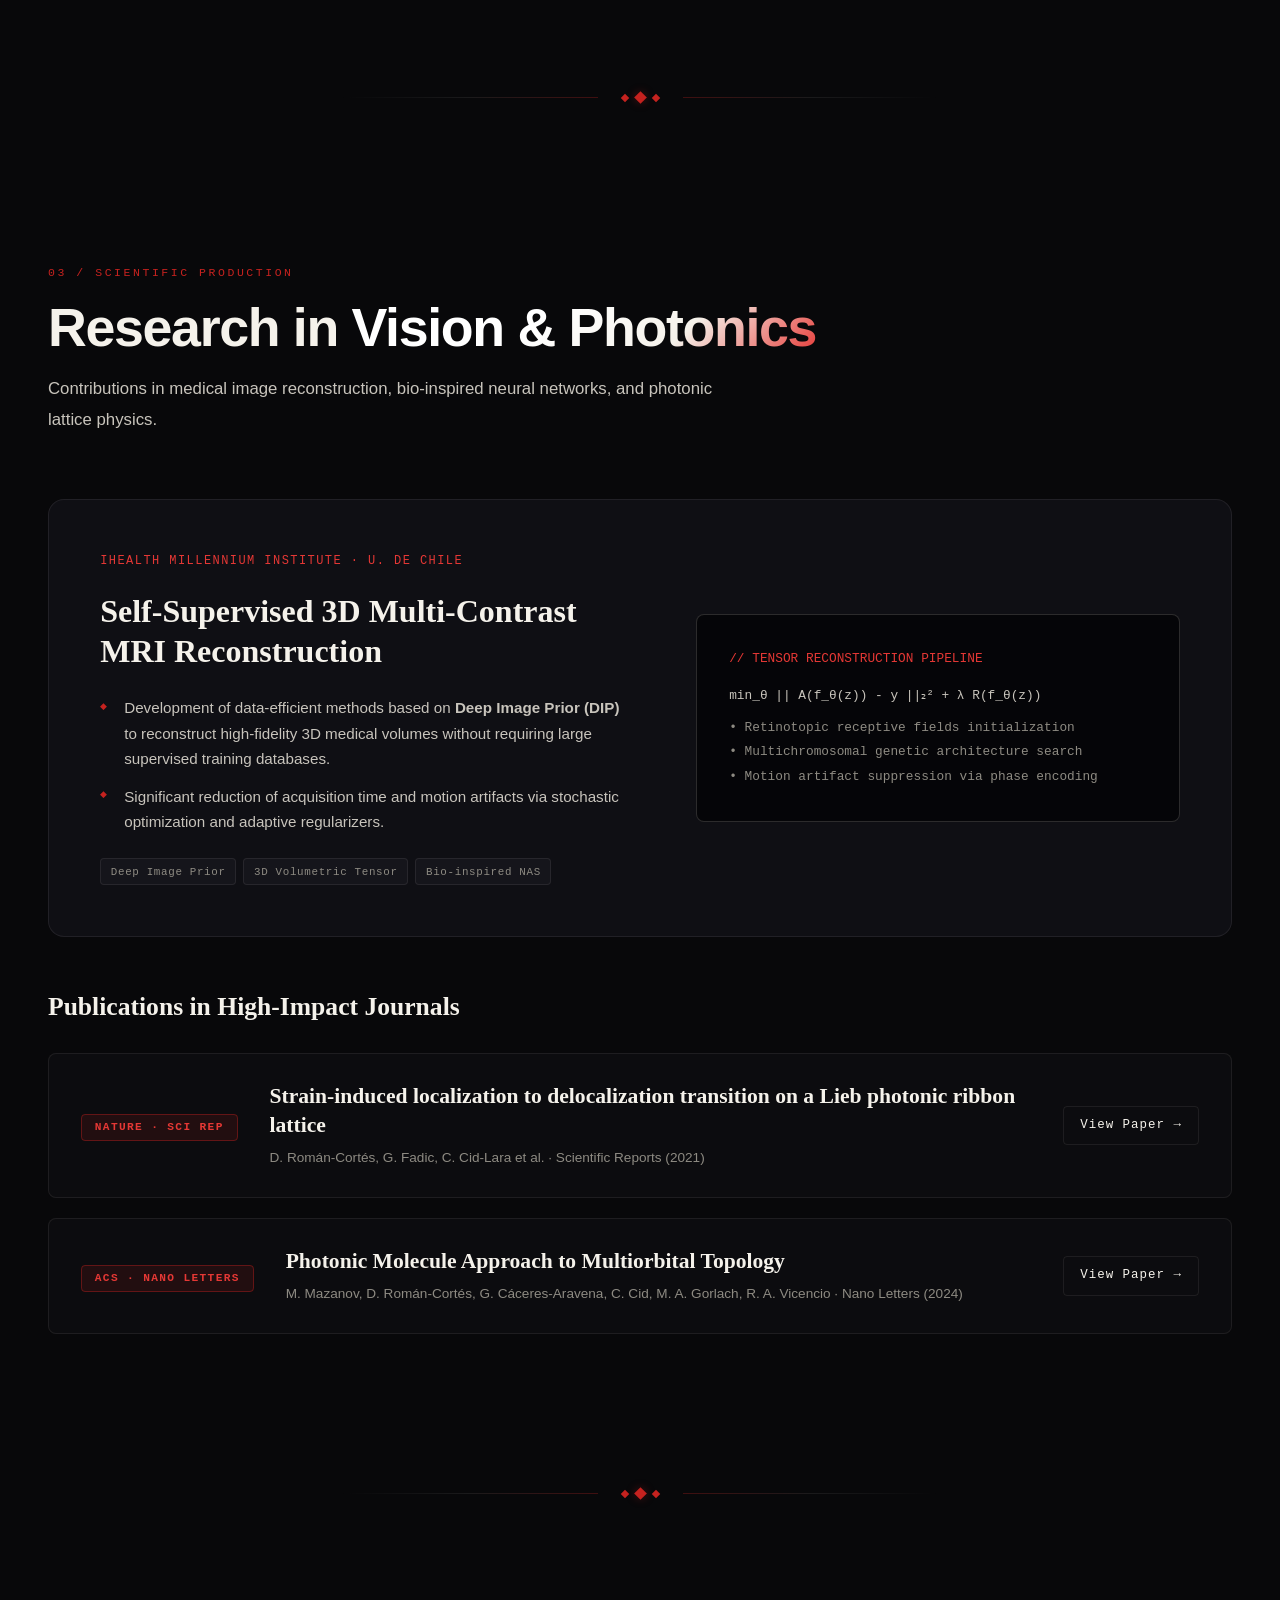
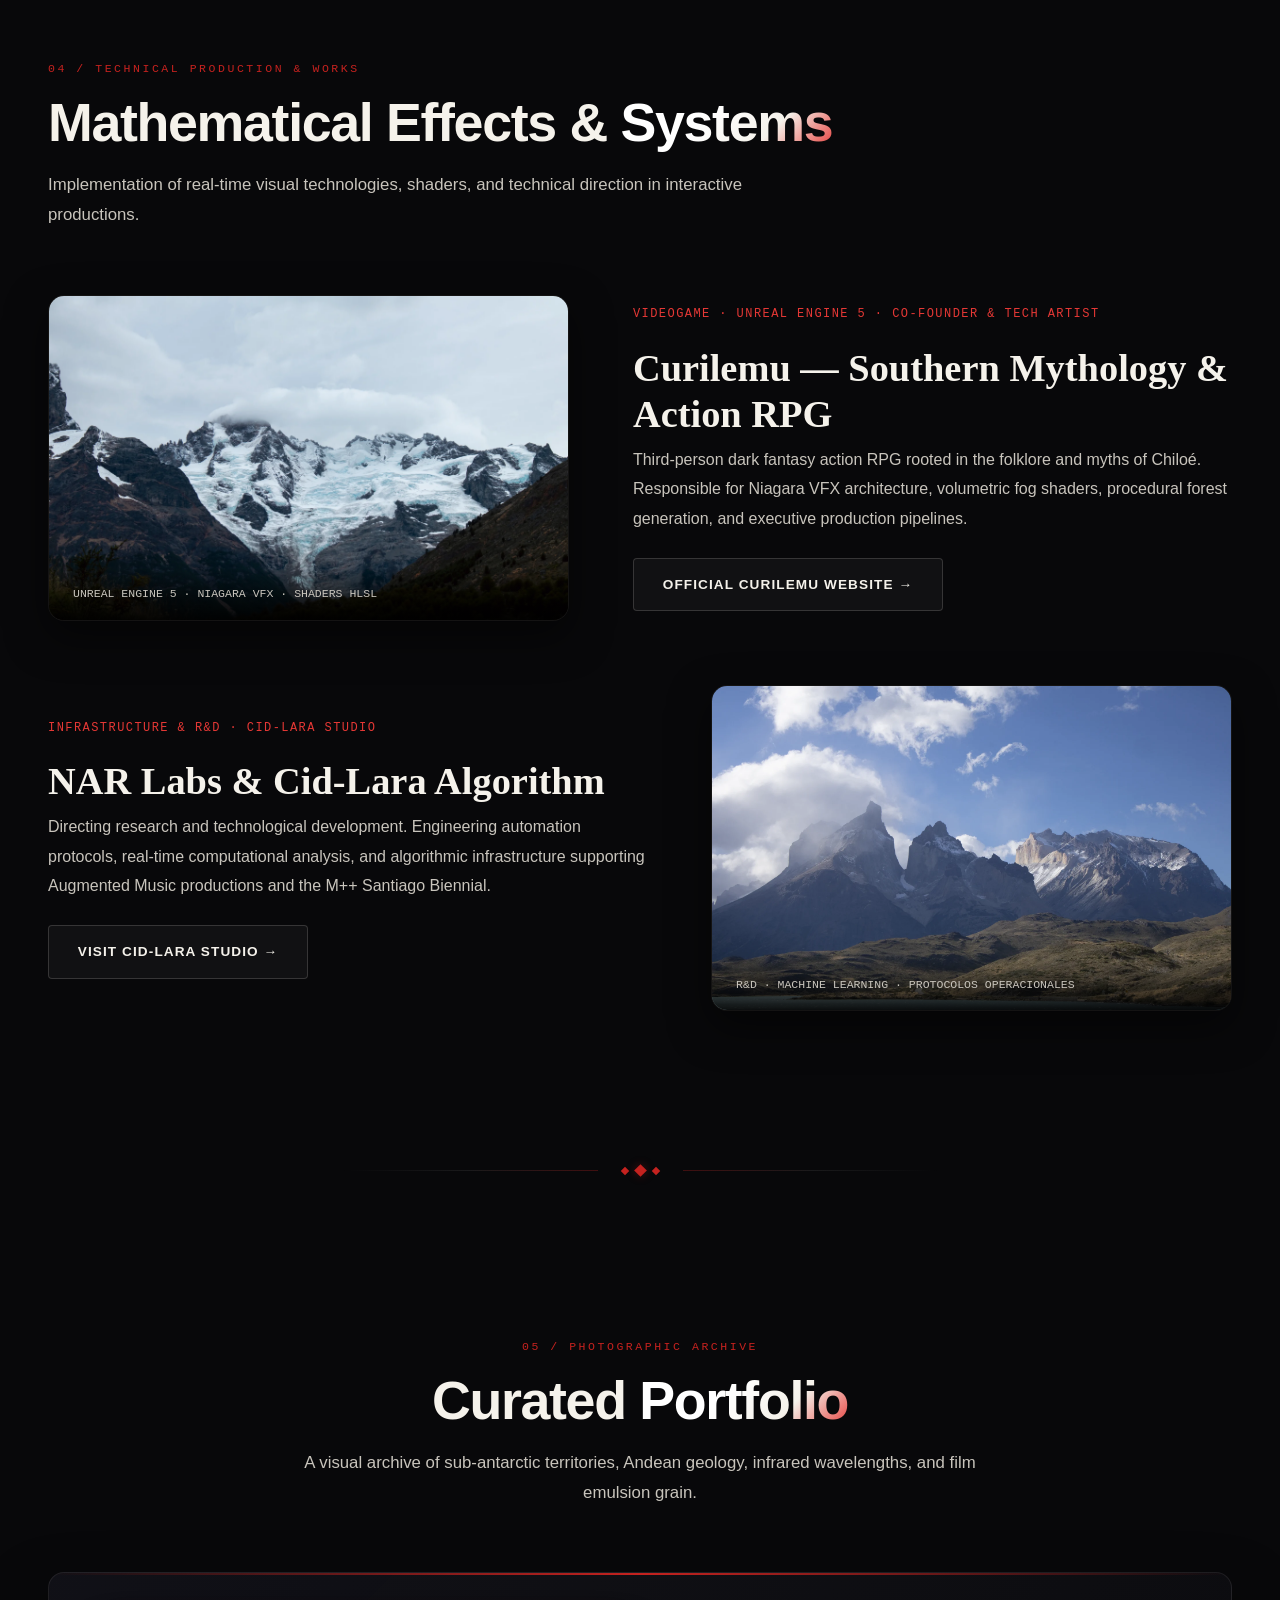
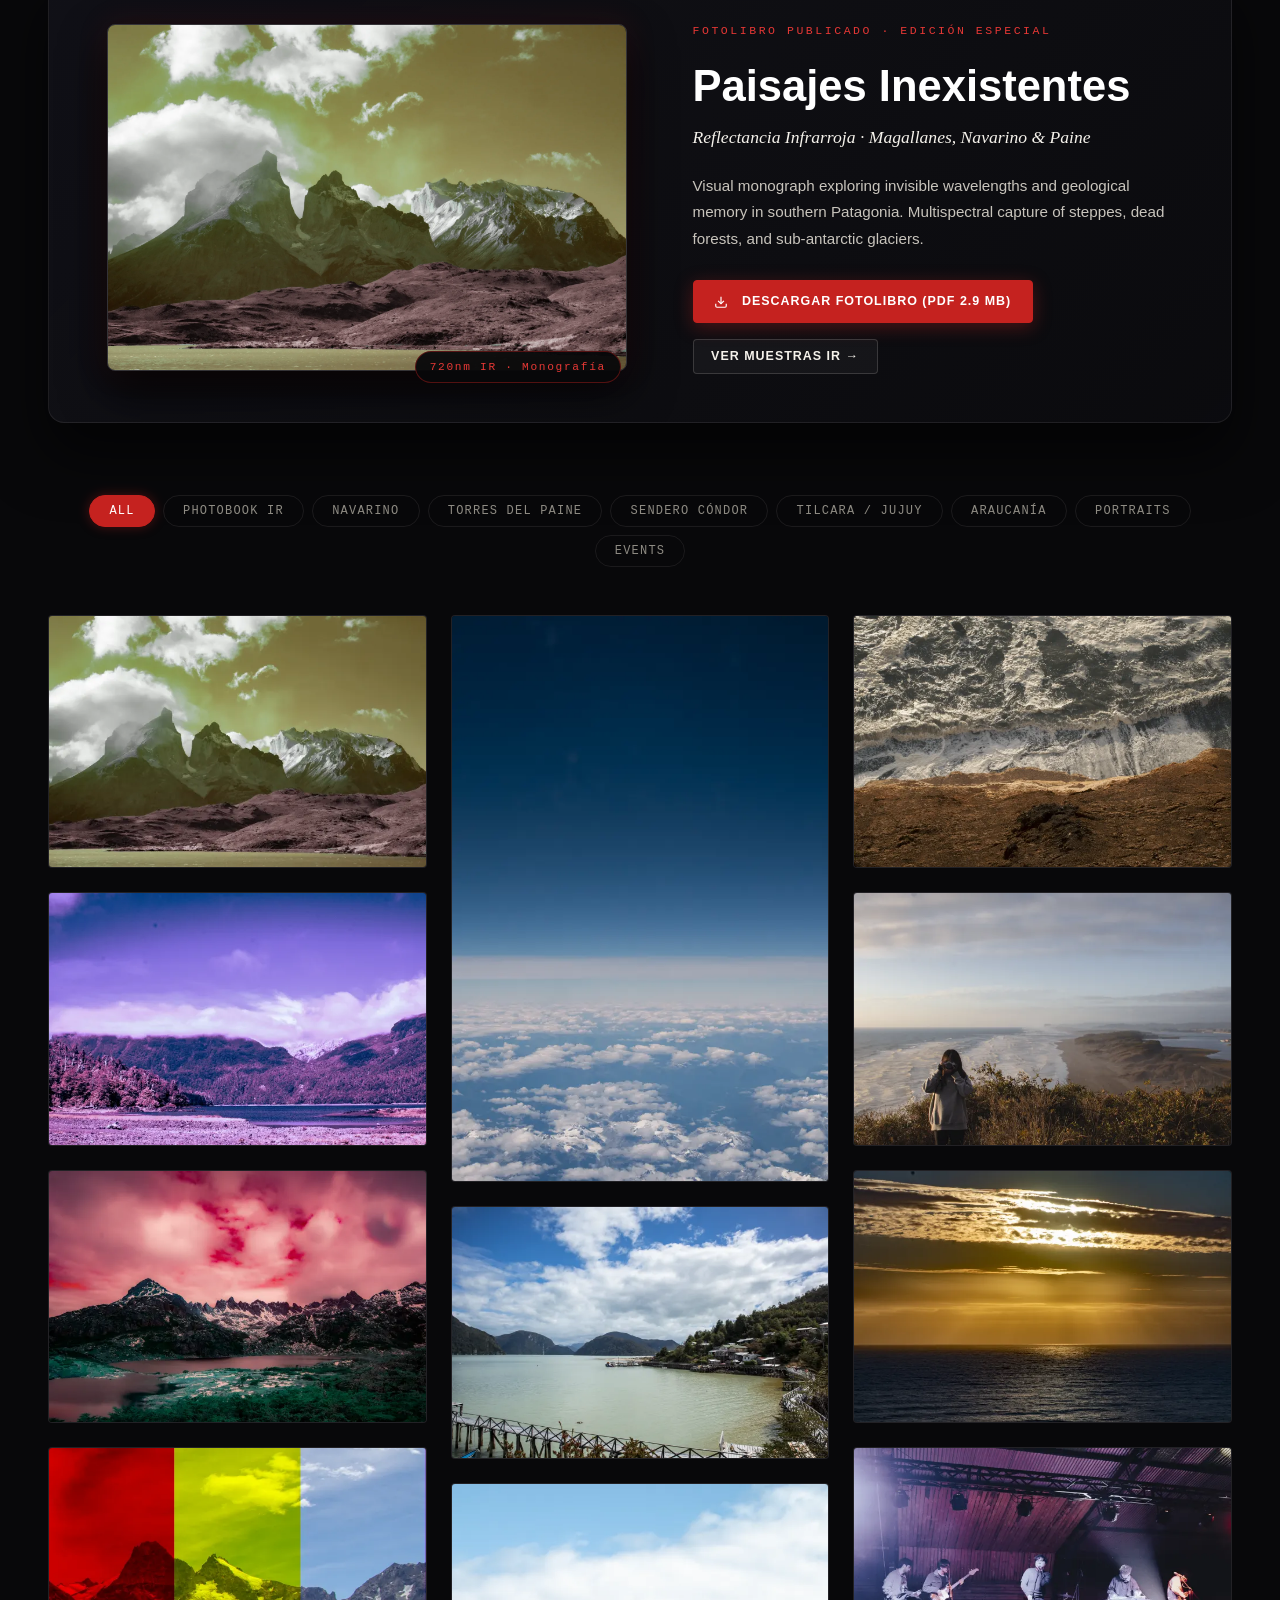
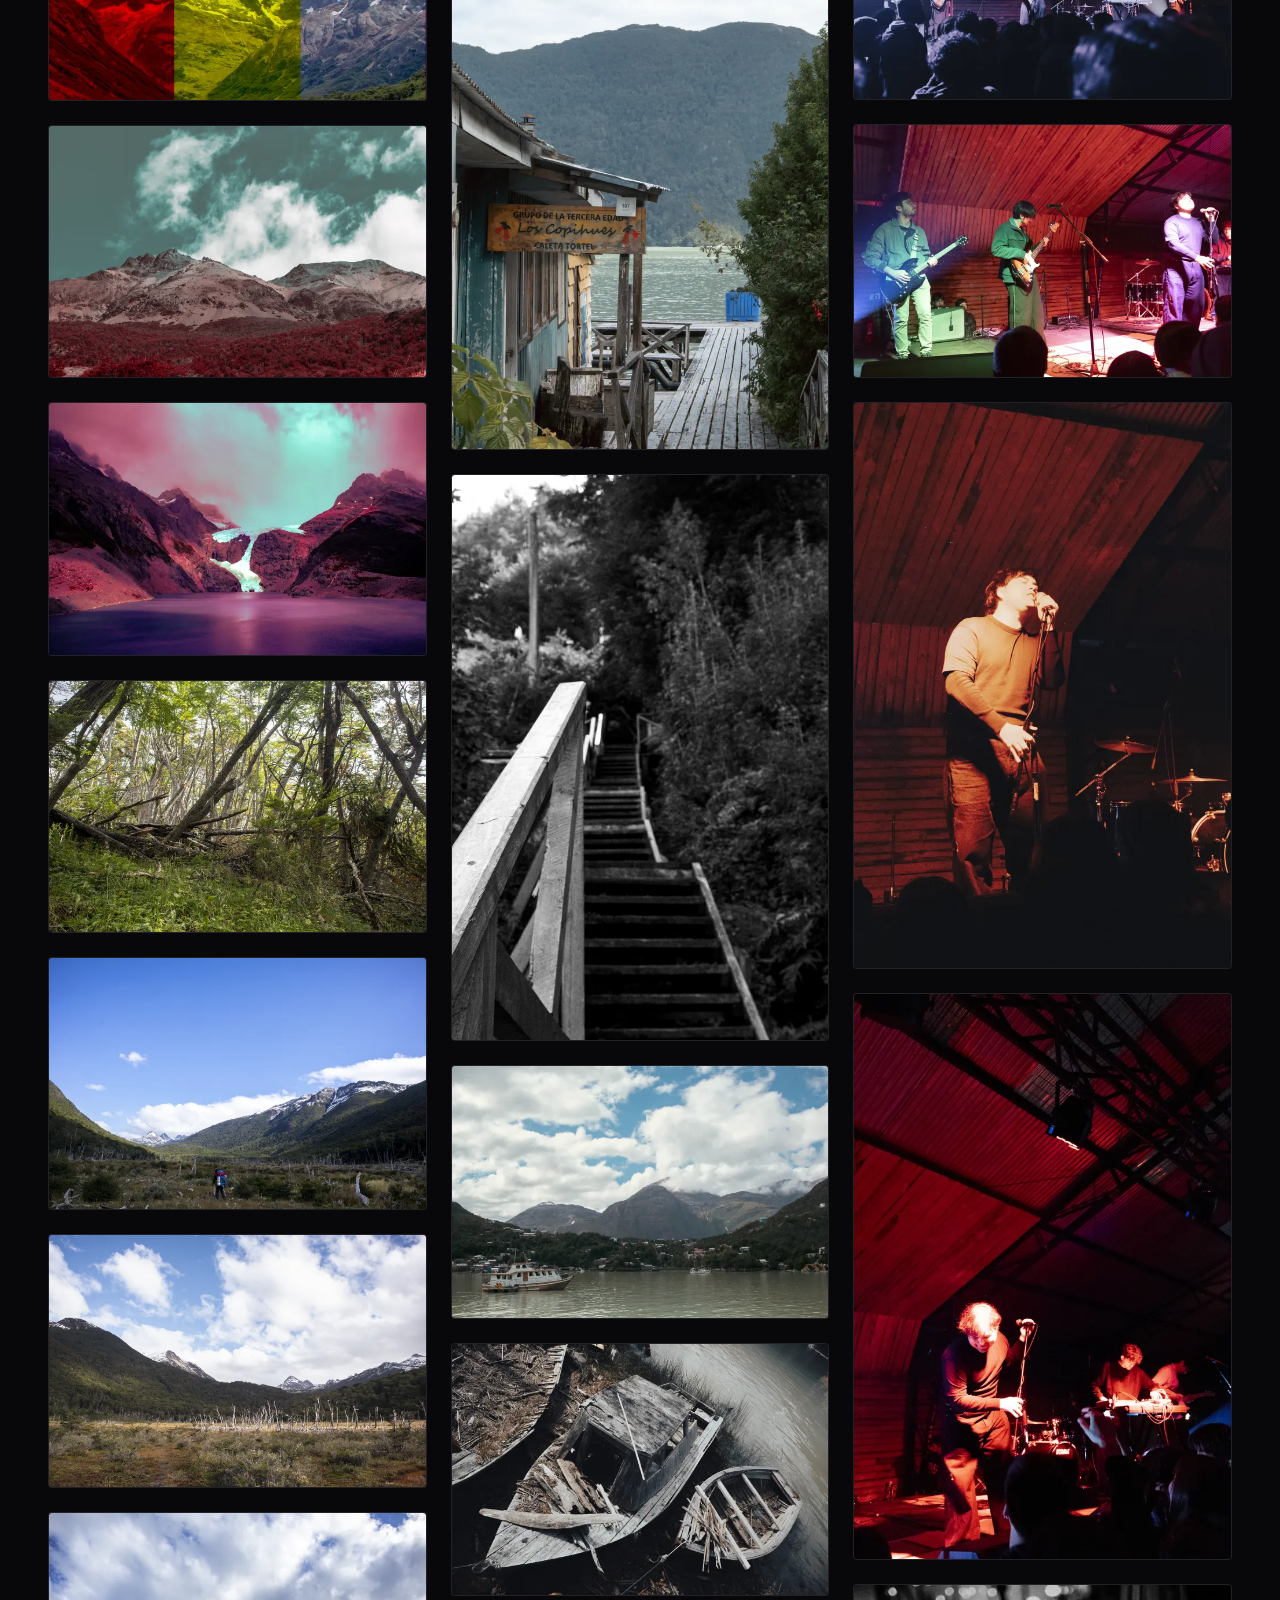
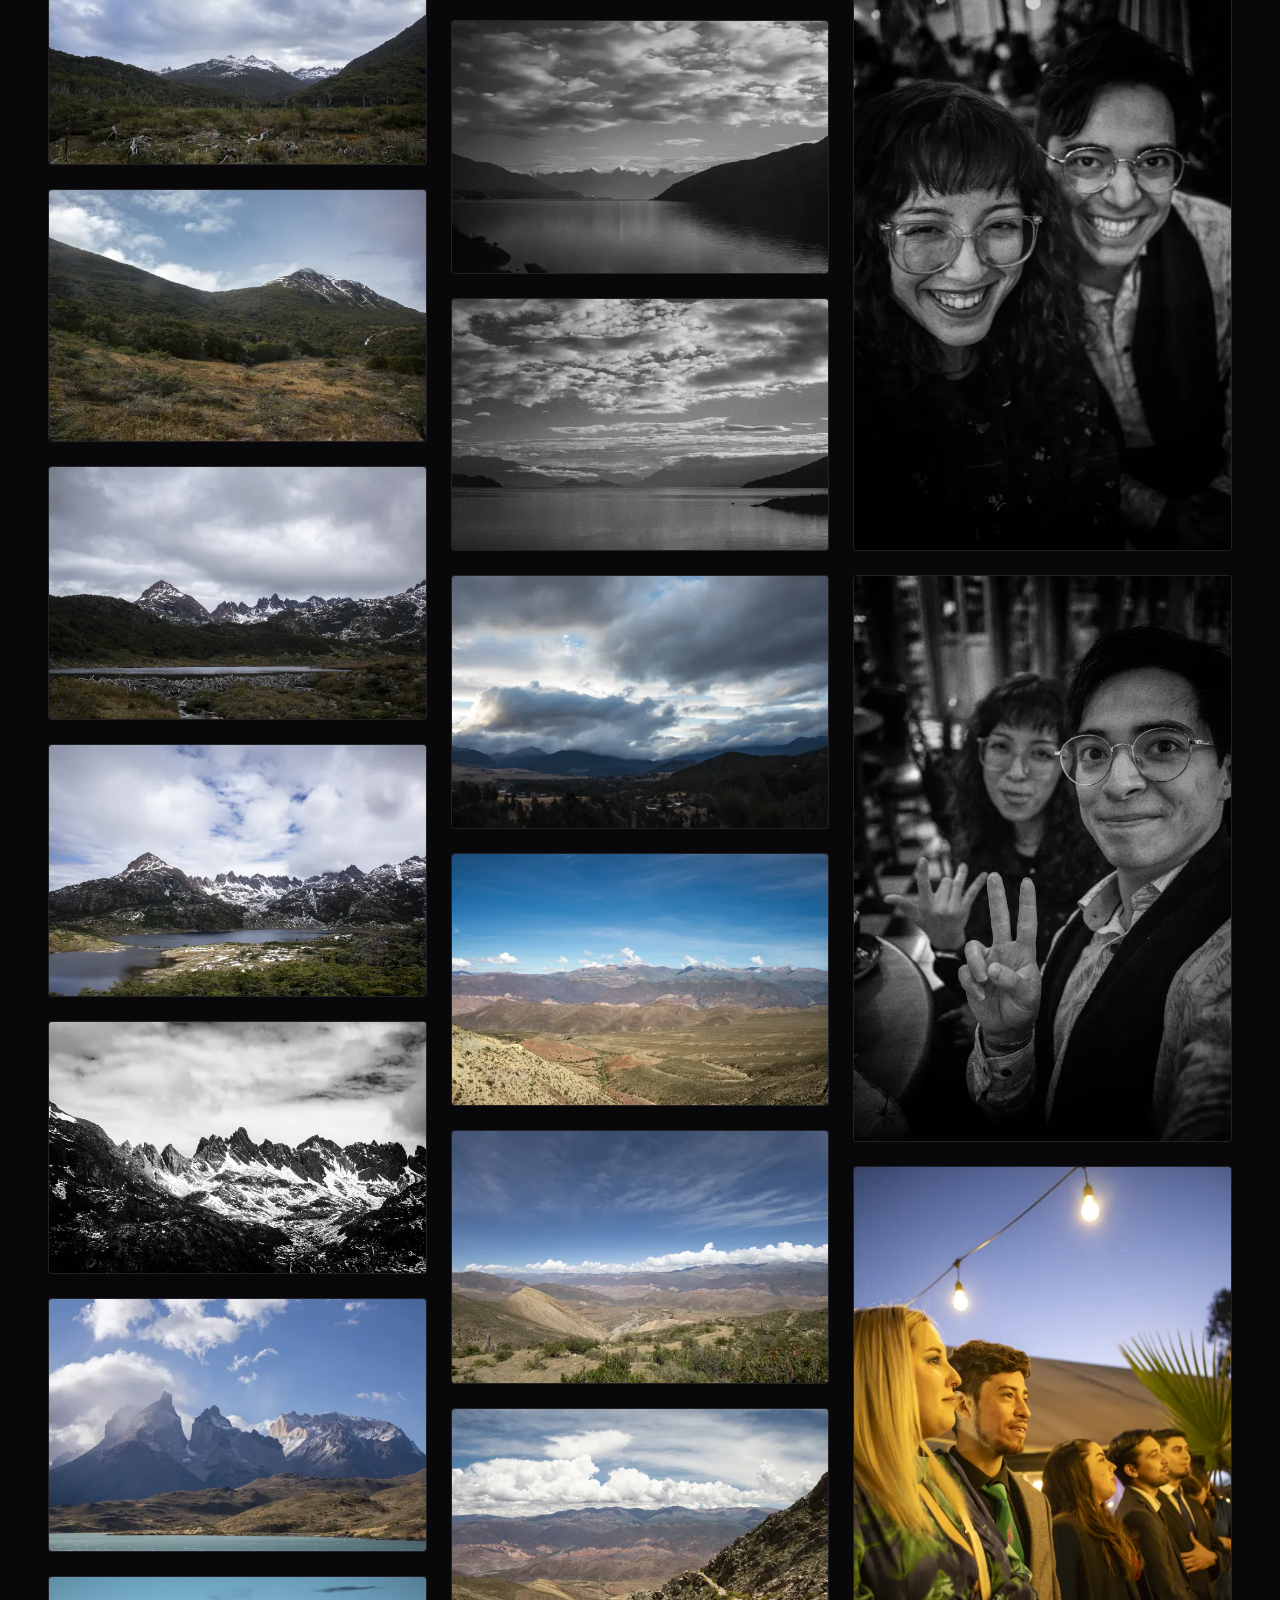
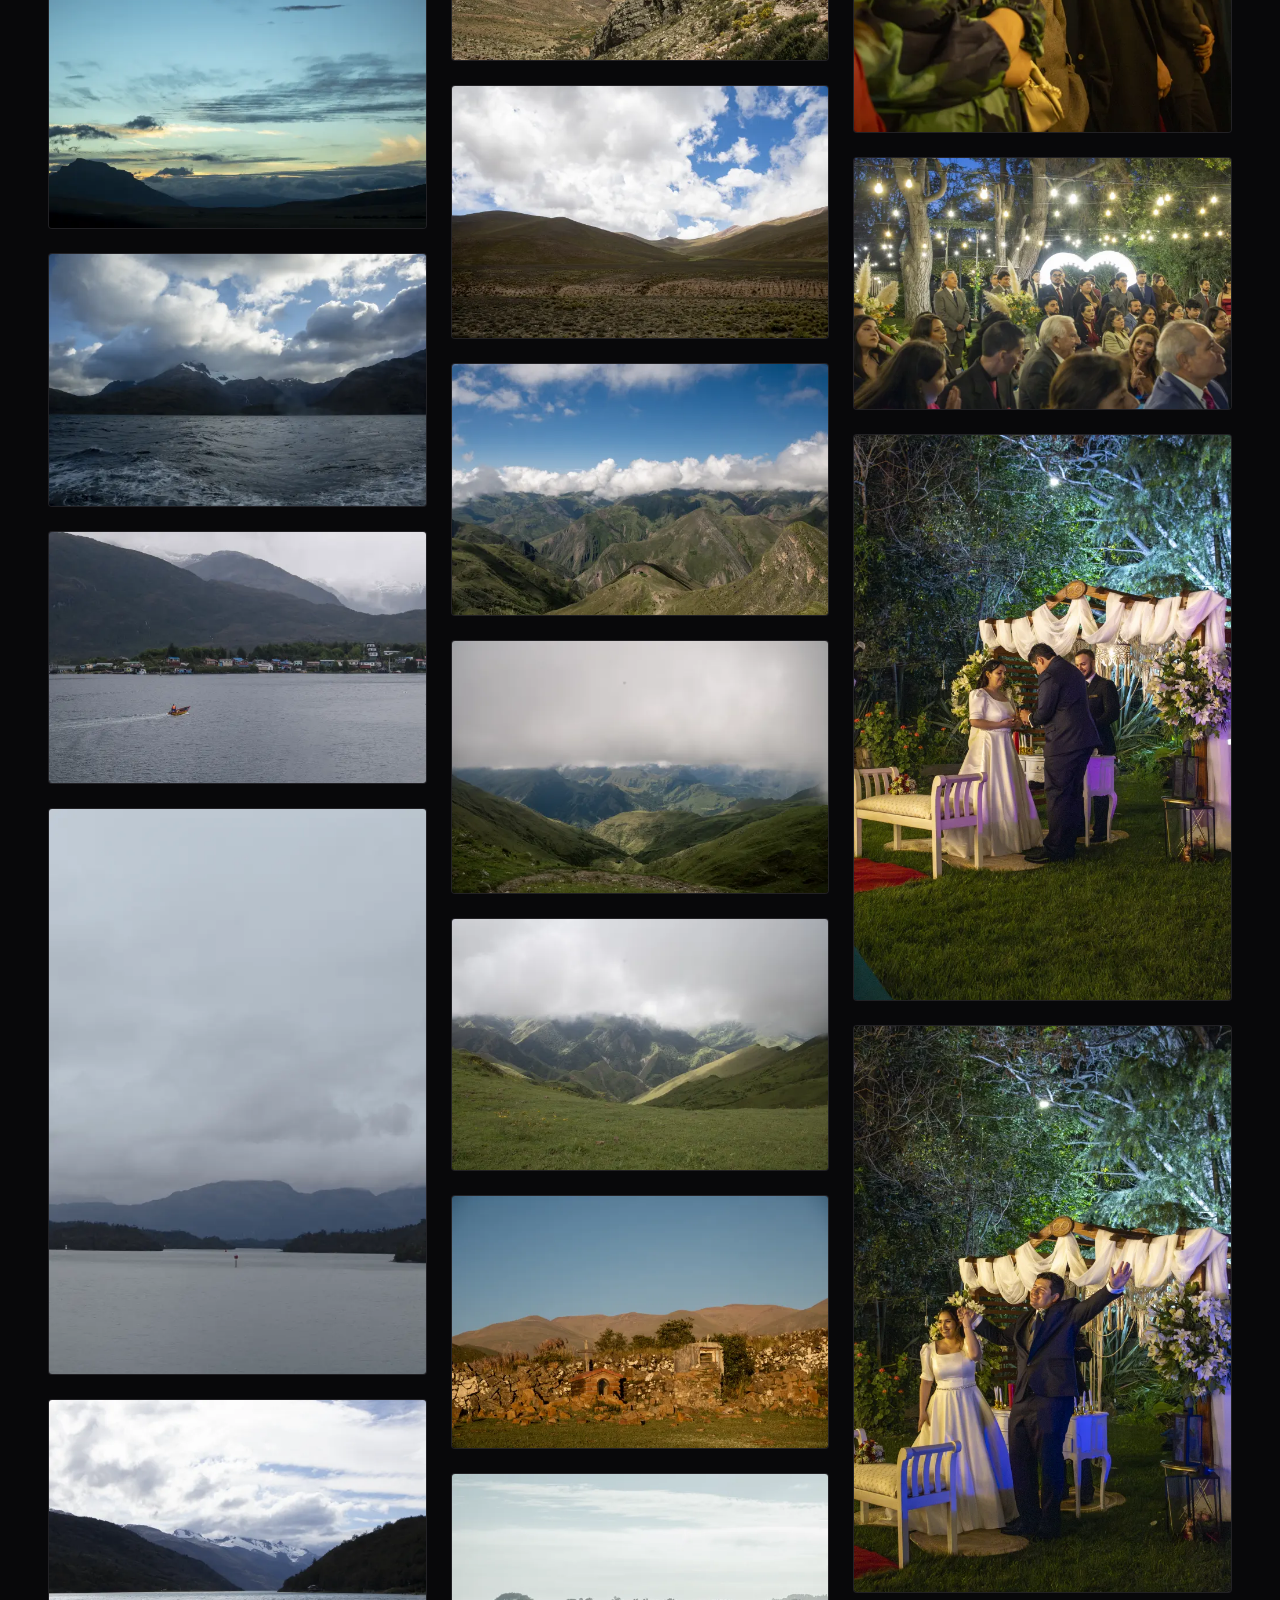
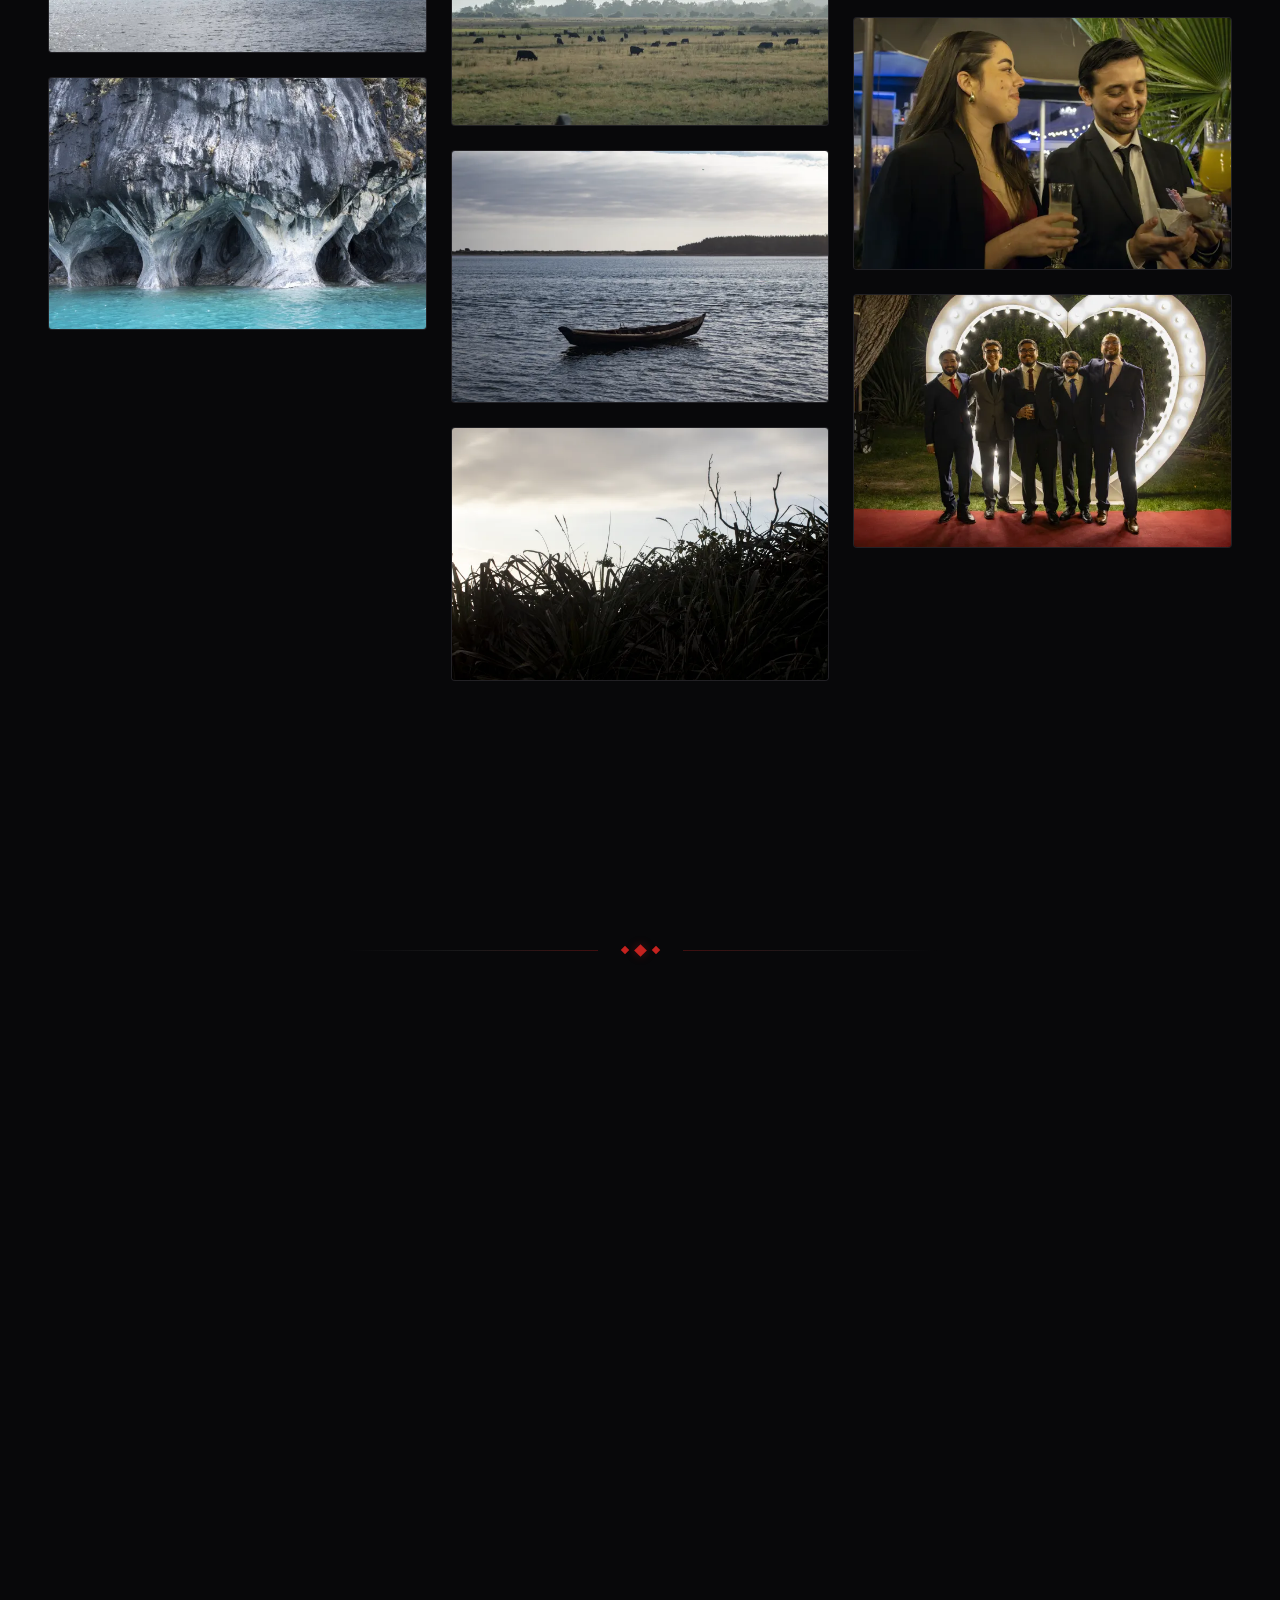
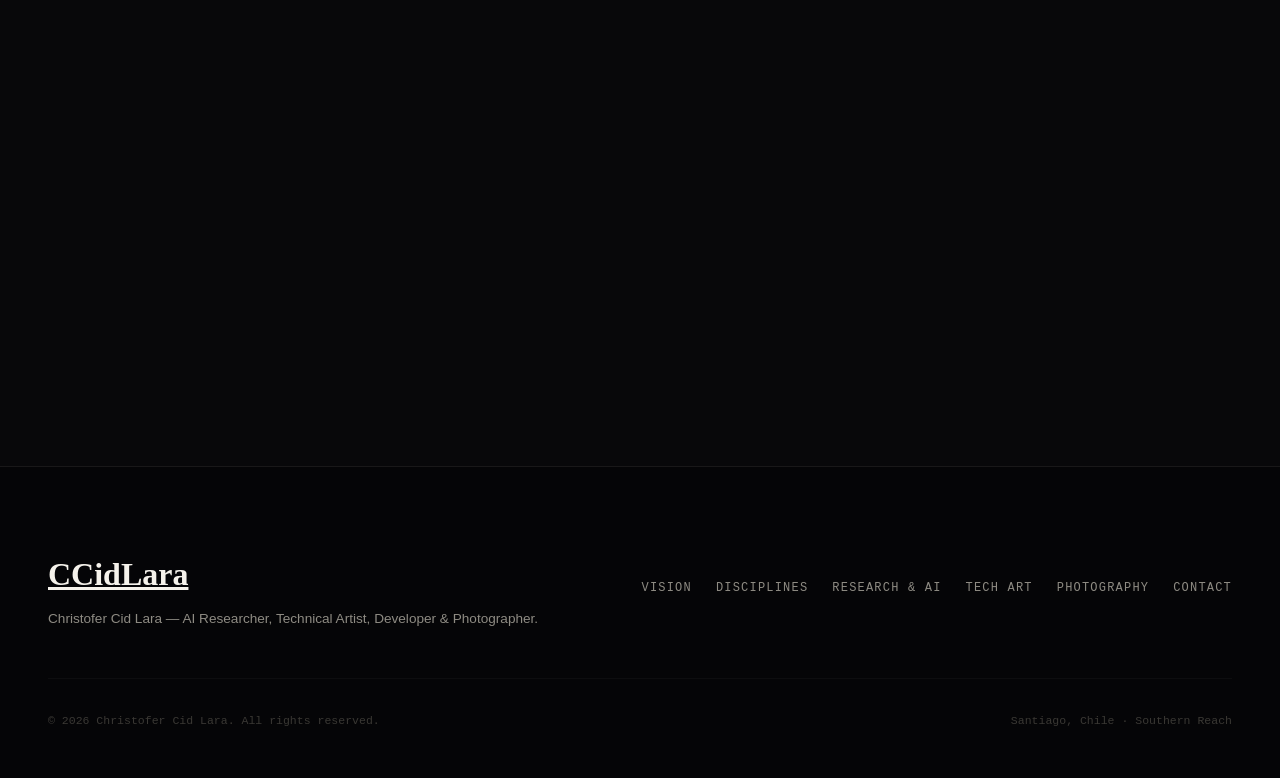
==== commit fcd009b6: "feat: reboot GSAP effects engine, Syne typography, 7-travel portfolio & photobook release" ====
--- a/index.html
+++ b/index.html
@@ -194,15 +194,15 @@
             </div>
 
             <blockquote class="manifesto-quote" data-i18n="aboutQuote">
-              «Desde el fotón capturado en un sensor hasta los pesos de una red neuronal profunda: la imagen es a la vez fenómeno físico, estructura matemática y lenguaje poético.»
+              «La imagen como fenómeno físico, estructura matemática y lenguaje poético.»
             </blockquote>
 
             <div class="about-bio-body">
               <p data-i18n="aboutBio1">
-                Ingeniero Civil Eléctrico y Magíster en Ciencias de la Ingeniería (con mención en Deep Learning y visión computacional) de la <strong>Universidad de Chile</strong>. Mi trabajo converge entre la investigación rigurosa en modelos generativos, el arte técnico en motores de tiempo real y la fotografía territorial.
+                Ingeniero Civil Eléctrico y Magíster (Universidad de Chile). Mi práctica investiga la confluencia entre Deep Learning, simulación en tiempo real y captura óptica territorial.
               </p>
               <p data-i18n="aboutBio2">
-                Me desempeño como <strong>Research Engineer</strong> en el <em>Instituto Milenio iHEALTH</em>, desarrollando algoritmos autosupervisados para reconstrucción de resonancia magnética 3D multicontraste. En paralelo, soy <strong>Technical Artist y Co-fundador</strong> en <em>Austral Games</em> y <strong>Director de I+D</strong> en <em>Cid-Lara Studio / NAR Labs</em>, además de docente en la Facultad de Ciencias Físicas y Matemáticas de la Universidad de Chile.
+                Research Engineer en el <em>Instituto Milenio iHEALTH</em> (reconstrucción 3D MRI autosupervisada), Co-fundador y Artista Técnico en <em>Austral Games</em> (Curilemu) y Director de I+D en <em>Cid-Lara Studio</em>.
               </p>
             </div>
 
@@ -537,14 +537,46 @@
           </p>
         </div>
 
-        <!-- Filter Controls -->
+        <!-- Featured Photobook Showcase: Paisajes Inexistentes -->
+        <div class="photobook-featured-card reveal">
+          <div class="photobook-visual">
+            <img src="images/portfolio/photobook_01.webp" alt="Fotolibro Paisajes Inexistentes — Christofer Cid Lara" class="photobook-spread-img" loading="lazy">
+            <div class="photobook-badge-spec">720nm IR · Monografía</div>
+          </div>
+          <div class="photobook-info">
+            <span class="photobook-meta">Fotolibro Publicado · Edición Especial</span>
+            <h3 class="photobook-title">Paisajes Inexistentes</h3>
+            <p class="photobook-subtitle">Reflectancia Infrarroja · Magallanes, Navarino &amp; Paine</p>
+            <p class="photobook-synopsis" data-i18n="photobookSynopsis">
+              Monografía visual dedicada a la luz invisible y la memoria geológica en el confín austral. Registro multiespectral de estepas, bosques muertos y glaciares sub-antárticos.
+            </p>
+            <div class="photobook-actions">
+              <a href="pdf/Paisajes_Inexistentes.pdf" target="_blank" download class="btn btn-primary" style="padding:0.6rem 1.3rem; font-size:0.78rem;">
+                <svg width="14" height="14" viewBox="0 0 24 24" fill="none" stroke="currentColor" stroke-width="2" style="margin-right:4px;">
+                  <path d="M21 15v4a2 2 0 0 1-2 2H5a2 2 0 0 1-2-2v-4"/>
+                  <polyline points="7 10 12 15 17 10"/>
+                  <line x1="12" y1="15" x2="12" y2="3"/>
+                </svg>
+                Descargar Fotolibro (PDF 2.9 MB)
+              </a>
+              <button type="button" class="btn btn-secondary" onclick="triggerCategoryFilter('photobook')" style="padding:0.6rem 1.1rem; font-size:0.78rem;">
+                Ver Muestras IR →
+              </button>
+            </div>
+          </div>
+        </div>
+
+        <!-- Filter Controls (7 Travels & Categories) -->
         <div class="gallery-controls reveal">
           <button type="button" class="filter-btn active" data-filter="all" data-i18n="filterAll">Todas</button>
-          <button type="button" class="filter-btn" data-filter="patagonia" data-i18n="filterPatagonia">Magallanes &amp; Patagonia</button>
-          <button type="button" class="filter-btn" data-filter="navarino" data-i18n="filterNavarino">Dientes de Navarino</button>
-          <button type="button" class="filter-btn" data-filter="araucania" data-i18n="filterAraucania">Araucanía Andina</button>
-          <button type="button" class="filter-btn" data-filter="argentina" data-i18n="filterArgentina">Noroeste Argentino</button>
-          <button type="button" class="filter-btn" data-filter="infrared" data-i18n="filterInfrared">Infrarrojo (IR)</button>
+          <button type="button" class="filter-btn" data-filter="photobook" data-i18n="filterPhotobook">Fotolibro IR</button>
+          <button type="button" class="filter-btn" data-filter="navarino" data-i18n="filterNavarino">Navarino</button>
+          <button type="button" class="filter-btn" data-filter="torres-del-paine" data-i18n="filterPaine">Torres del Paine</button>
+          <button type="button" class="filter-btn" data-filter="sendero-condor" data-i18n="filterCondor">Sendero Cóndor</button>
+          <button type="button" class="filter-btn" data-filter="tilcara-jujuy" data-i18n="filterTilcara">Tilcara / Jujuy</button>
+          <button type="button" class="filter-btn" data-filter="araucania" data-i18n="filterAraucania">Araucanía</button>
+          <button type="button" class="filter-btn" data-filter="portraits" data-i18n="filterPortraits">Retratos</button>
+          <button type="button" class="filter-btn" data-filter="events" data-i18n="filterEvents">Eventos</button>
         </div>
 
         <!-- Masonry Photo Grid -->
@@ -772,6 +804,8 @@
   </footer>
 
   <!-- Scripts -->
+  <script src="js/vendor/gsap.min.js"></script>
+  <script src="js/vendor/ScrollTrigger.min.js"></script>
   <script src="js/main.js"></script>
   <script src="js/effects.js"></script>
 
--- a/css/styles.css
+++ b/css/styles.css
@@ -26,7 +26,7 @@
   will-change: opacity, transform;
 }
 
-@import url('https://fonts.googleapis.com/css2?family=Space+Grotesk:wght@300;400;500;600;700&family=Syne:wght@600;700;800&family=Plus+Jakarta+Sans:wght@300;400;500;600;700&family=JetBrains+Mono:wght@300;400;500&display=swap');
+@import url('https://fonts.googleapis.com/css2?family=Cinzel:wght@500;600;700;800&family=Syne:wght@700;800&family=Plus+Jakarta+Sans:wght@300;400;500;600;700&family=JetBrains+Mono:wght@300;400;500&display=swap');
 
 :root {
   /* Color Palette */
@@ -50,10 +50,11 @@
   --border-medium: rgba(245, 242, 235, 0.16);
   --border-red: rgba(197, 34, 31, 0.4);
 
-  /* Typography */
-  --font-brand: 'Space Grotesk', -apple-system, BlinkMacSystemFont, sans-serif;
-  --font-display: 'Space Grotesk', -apple-system, BlinkMacSystemFont, sans-serif;
-  --font-serif: 'Space Grotesk', -apple-system, BlinkMacSystemFont, sans-serif;
+  /* Typography — Authorial Signature System */
+  --font-brand: 'Syne', -apple-system, BlinkMacSystemFont, sans-serif;
+  --font-display: 'Syne', -apple-system, BlinkMacSystemFont, sans-serif;
+  --font-hero-spaced: 'Cinzel', Georgia, serif;
+  --font-serif: 'Cinzel', Georgia, serif;
   --font-sans: 'Plus Jakarta Sans', -apple-system, BlinkMacSystemFont, sans-serif;
   --font-mono: 'JetBrains Mono', monospace;
 
@@ -172,13 +173,13 @@
 .brand-logo {
   display: inline-flex;
   align-items: center;
-  gap: 0.5rem;
+  gap: 0.45rem;
   text-decoration: none;
   color: #ffffff;
   font-family: var(--font-brand);
-  font-size: 1.5rem;
-  font-weight: 700;
-  letter-spacing: -0.02em;
+  font-size: 1.6rem;
+  font-weight: 800;
+  letter-spacing: -0.035em;
   transition: transform 0.3s ease, opacity 0.3s ease;
 }
 
@@ -437,10 +438,10 @@
 
 /* State 1: Full Spaced Name */
 .title-full-name {
-  font-family: var(--font-brand);
-  font-size: clamp(1.8rem, 4.8vw, 3.8rem);
-  font-weight: 400;
-  letter-spacing: 0.28em;
+  font-family: var(--font-hero-spaced);
+  font-size: clamp(1.6rem, 4.2vw, 3.4rem);
+  font-weight: 600;
+  letter-spacing: 0.35em;
   text-transform: uppercase;
   color: var(--color-bone);
   white-space: nowrap;
@@ -453,18 +454,18 @@
 /* State 2: Compressed CCidLara */
 .title-compressed {
   font-family: var(--font-brand);
-  font-size: clamp(3.2rem, 8.5vw, 6.8rem);
-  font-weight: 700;
-  letter-spacing: -0.03em;
+  font-size: clamp(3.4rem, 9.5vw, 7.5rem);
+  font-weight: 800;
+  letter-spacing: -0.04em;
   color: #ffffff;
   opacity: 0;
   transform: scale(0.85);
   position: absolute;
   transition: all 1.1s cubic-bezier(0.19, 1, 0.22, 1);
-  background: linear-gradient(135deg, #ffffff 30%, var(--color-bone) 65%, var(--color-red-bright) 100%);
+  background: linear-gradient(135deg, #ffffff 20%, var(--color-bone) 55%, var(--color-red-bright) 100%);
   -webkit-background-clip: text;
   -webkit-text-fill-color: transparent;
-  filter: drop-shadow(0 4px 25px rgba(197, 34, 31, 0.35));
+  filter: drop-shadow(0 4px 30px rgba(197, 34, 31, 0.45));
 }
 
 /* Animation trigger class added by JS */
@@ -1196,9 +1197,118 @@
   margin-bottom: 1.5rem;
 }
 
-/* ==========================================================================
-   Section 5: Photography Portfolio (Masonry & Lightbox)
-   ========================================================================== */
+/* ── Featured Photobook Showcase ─────────────────────────────────────────── */
+.photobook-featured-card {
+  display: grid;
+  grid-template-columns: 1.1fr 1fr;
+  gap: 3.5rem;
+  align-items: center;
+  background: linear-gradient(135deg, rgba(18, 18, 24, 0.9) 0%, rgba(12, 12, 16, 0.8) 100%);
+  border: 1px solid var(--border-subtle);
+  border-radius: var(--radius-lg);
+  padding: 3rem;
+  margin-bottom: 4.5rem;
+  box-shadow: 0 30px 60px rgba(0, 0, 0, 0.6);
+  position: relative;
+  overflow: hidden;
+}
+
+.photobook-featured-card::before {
+  content: '';
+  position: absolute;
+  top: 0;
+  left: 0;
+  width: 100%;
+  height: 2px;
+  background: linear-gradient(90deg, transparent, var(--color-red), transparent);
+}
+
+.photobook-visual {
+  position: relative;
+  display: flex;
+  justify-content: center;
+  perspective: 1200px;
+}
+
+.photobook-spread-img {
+  width: 100%;
+  max-width: 520px;
+  border-radius: var(--radius-md);
+  box-shadow: 0 20px 45px rgba(0, 0, 0, 0.8), 0 0 30px rgba(197, 34, 31, 0.15);
+  border: 1px solid var(--border-medium);
+  transition: transform 0.6s var(--transition);
+}
+
+.photobook-visual:hover .photobook-spread-img {
+  transform: scale(1.02) rotate(-0.5deg);
+}
+
+.photobook-badge-spec {
+  position: absolute;
+  bottom: -12px;
+  right: 16px;
+  background: rgba(8, 8, 10, 0.95);
+  border: 1px solid var(--border-red);
+  padding: 0.35rem 0.85rem;
+  border-radius: 16px;
+  font-family: var(--font-mono);
+  font-size: 0.7rem;
+  letter-spacing: 0.15em;
+  color: var(--color-red-bright);
+}
+
+.photobook-info {
+  display: flex;
+  flex-direction: column;
+  gap: 1.25rem;
+}
+
+.photobook-meta {
+  font-family: var(--font-mono);
+  font-size: 0.72rem;
+  letter-spacing: 0.22em;
+  text-transform: uppercase;
+  color: var(--color-red-bright);
+}
+
+.photobook-title {
+  font-family: var(--font-brand);
+  font-size: clamp(2rem, 3.4vw, 3rem);
+  font-weight: 800;
+  line-height: 1.15;
+  color: #ffffff;
+}
+
+.photobook-subtitle {
+  font-family: var(--font-serif);
+  font-style: italic;
+  font-size: 1.1rem;
+  color: var(--color-bone);
+  margin-top: -0.5rem;
+}
+
+.photobook-synopsis {
+  font-size: 0.95rem;
+  line-height: 1.75;
+  color: var(--color-bone-muted);
+}
+
+.photobook-actions {
+  display: flex;
+  align-items: center;
+  gap: 1rem;
+  flex-wrap: wrap;
+  margin-top: 0.5rem;
+}
+
+@media (max-width: 900px) {
+  .photobook-featured-card {
+    grid-template-columns: 1fr;
+    gap: 2.5rem;
+    padding: 2rem 1.5rem;
+  }
+}
+
 .gallery-controls {
   display: flex;
   justify-content: center;
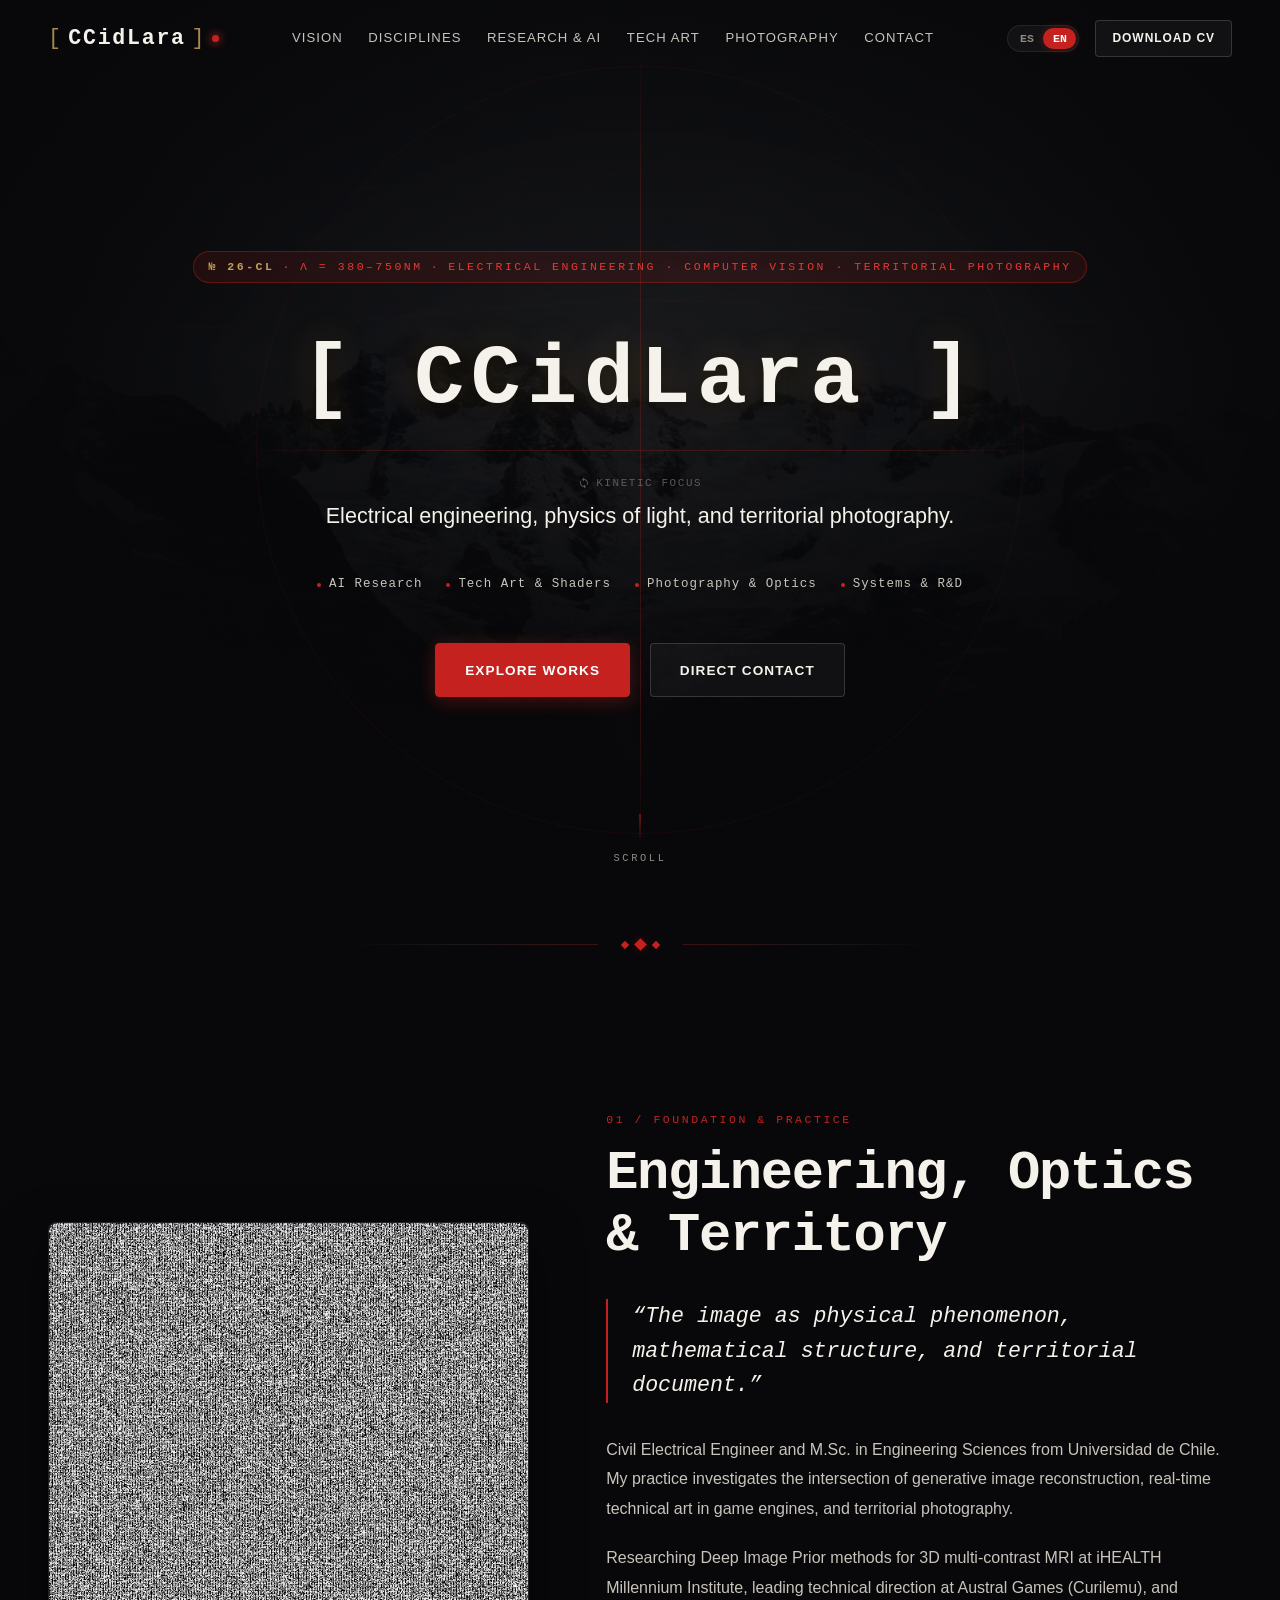
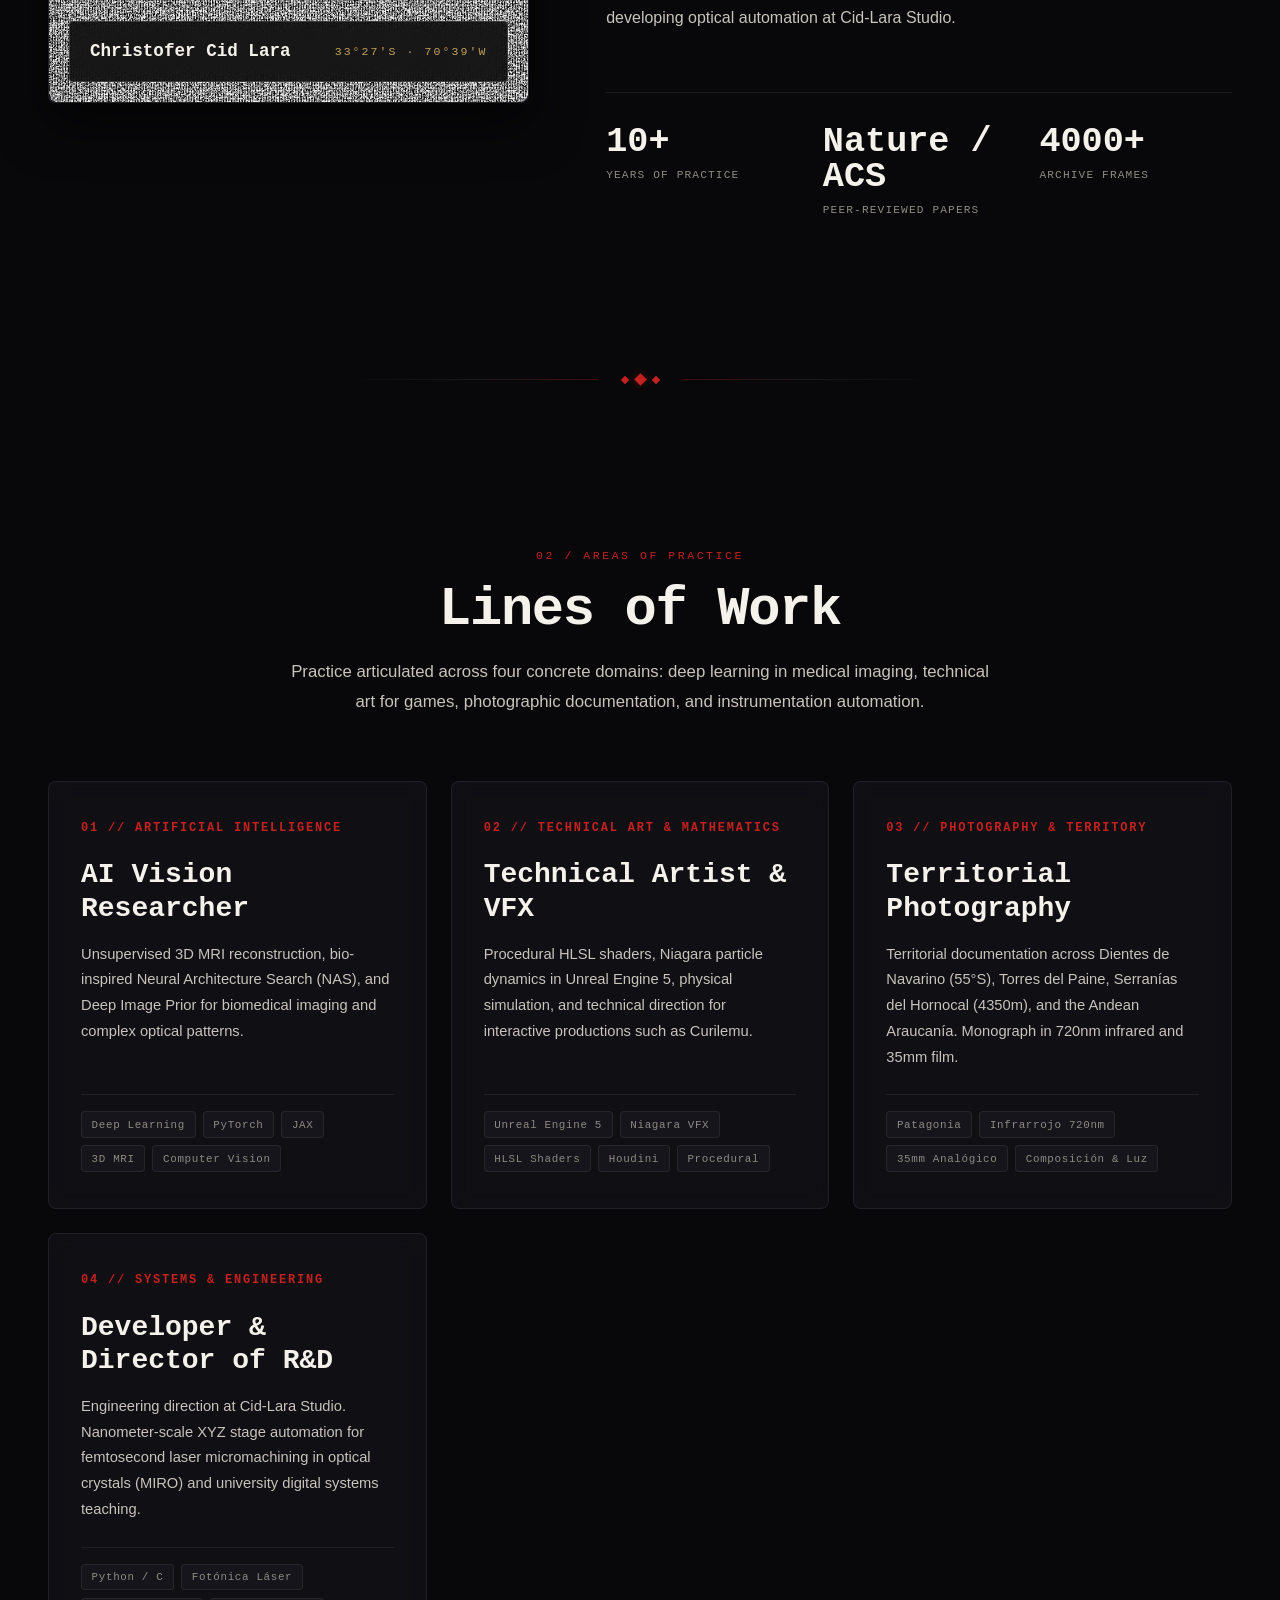
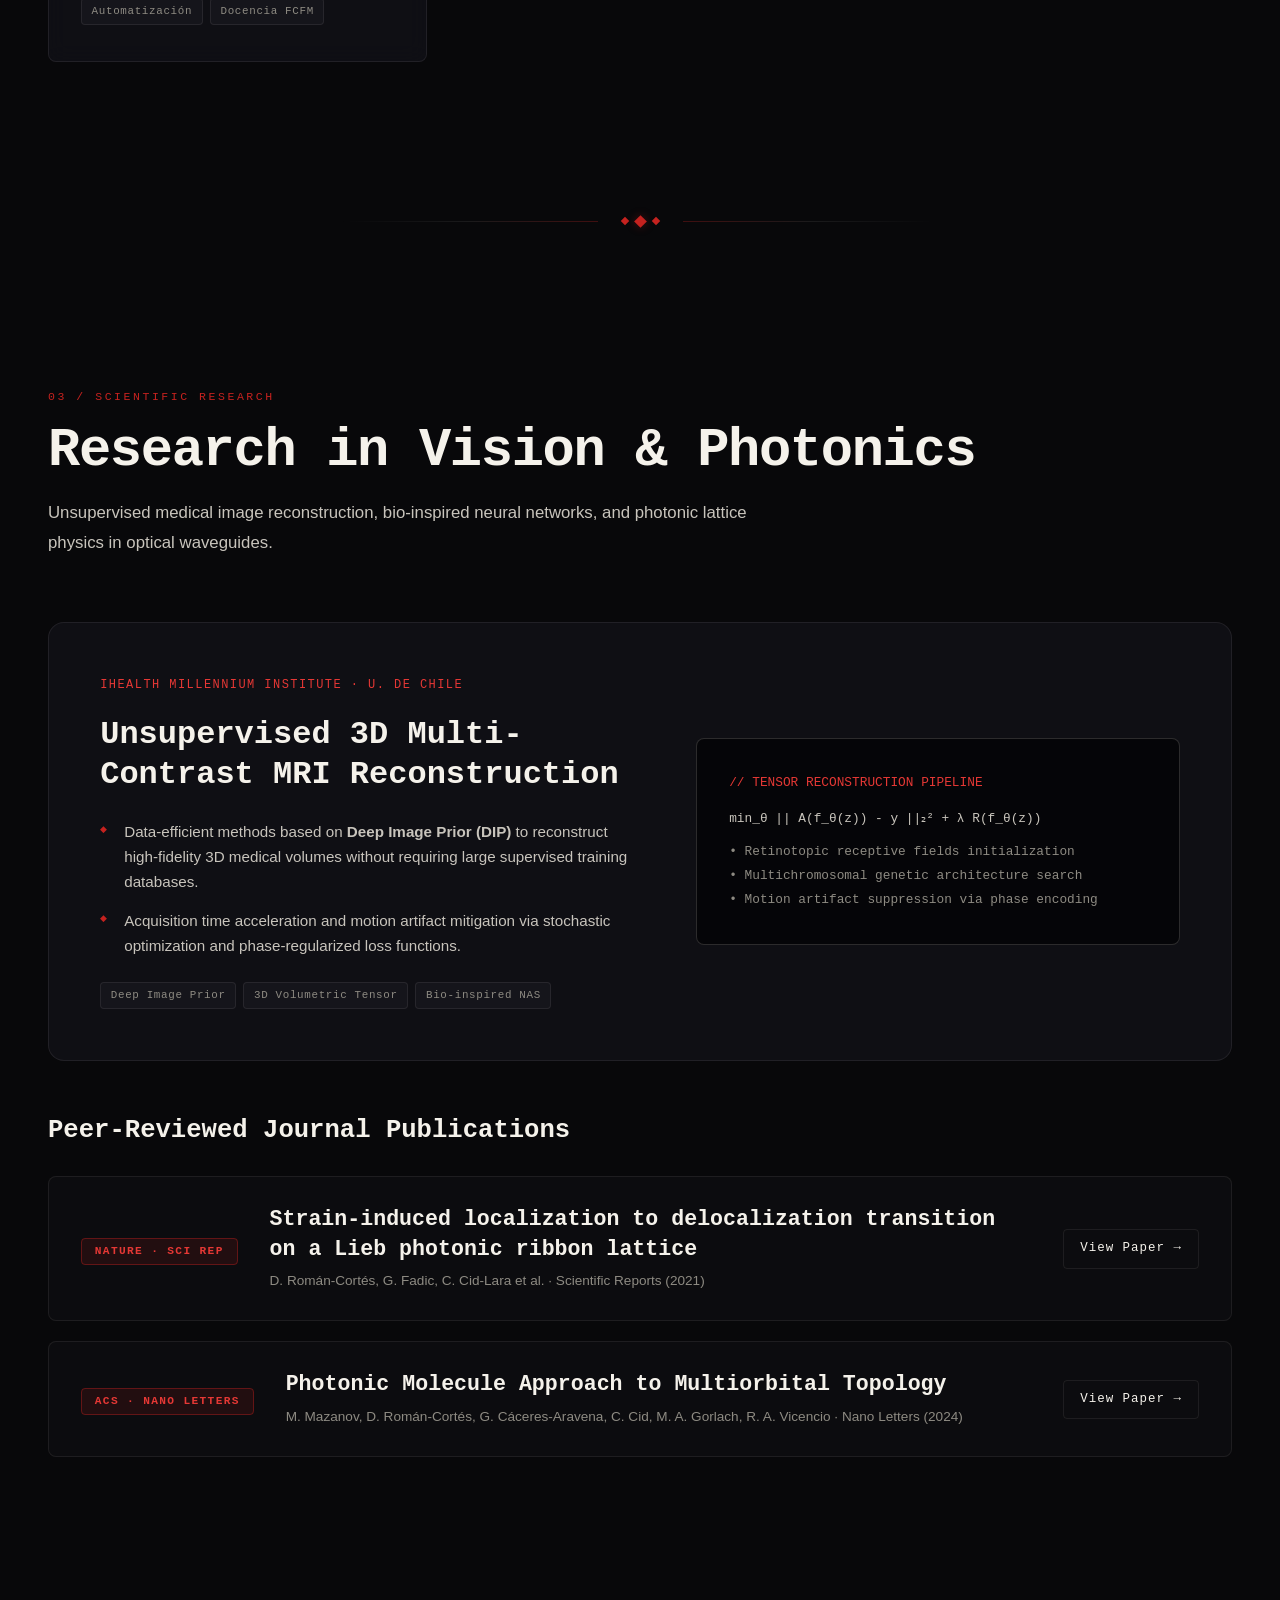
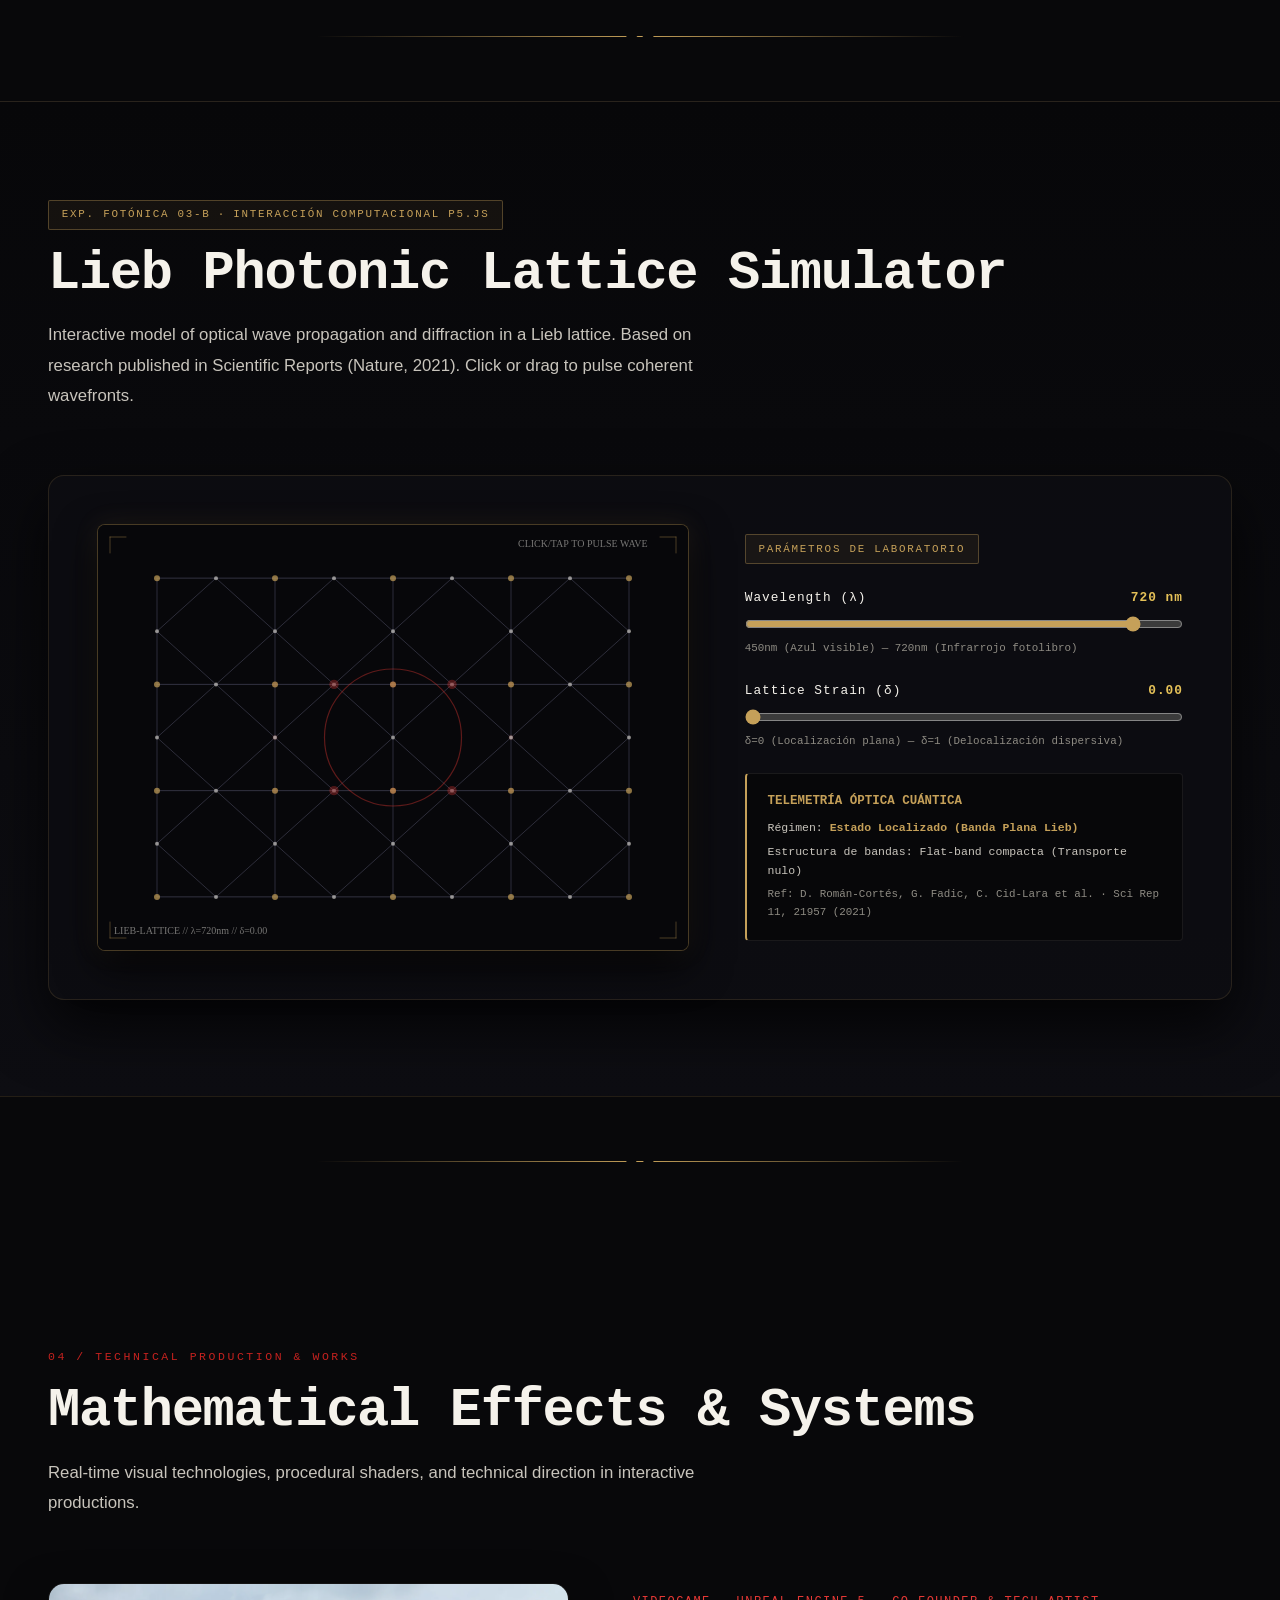
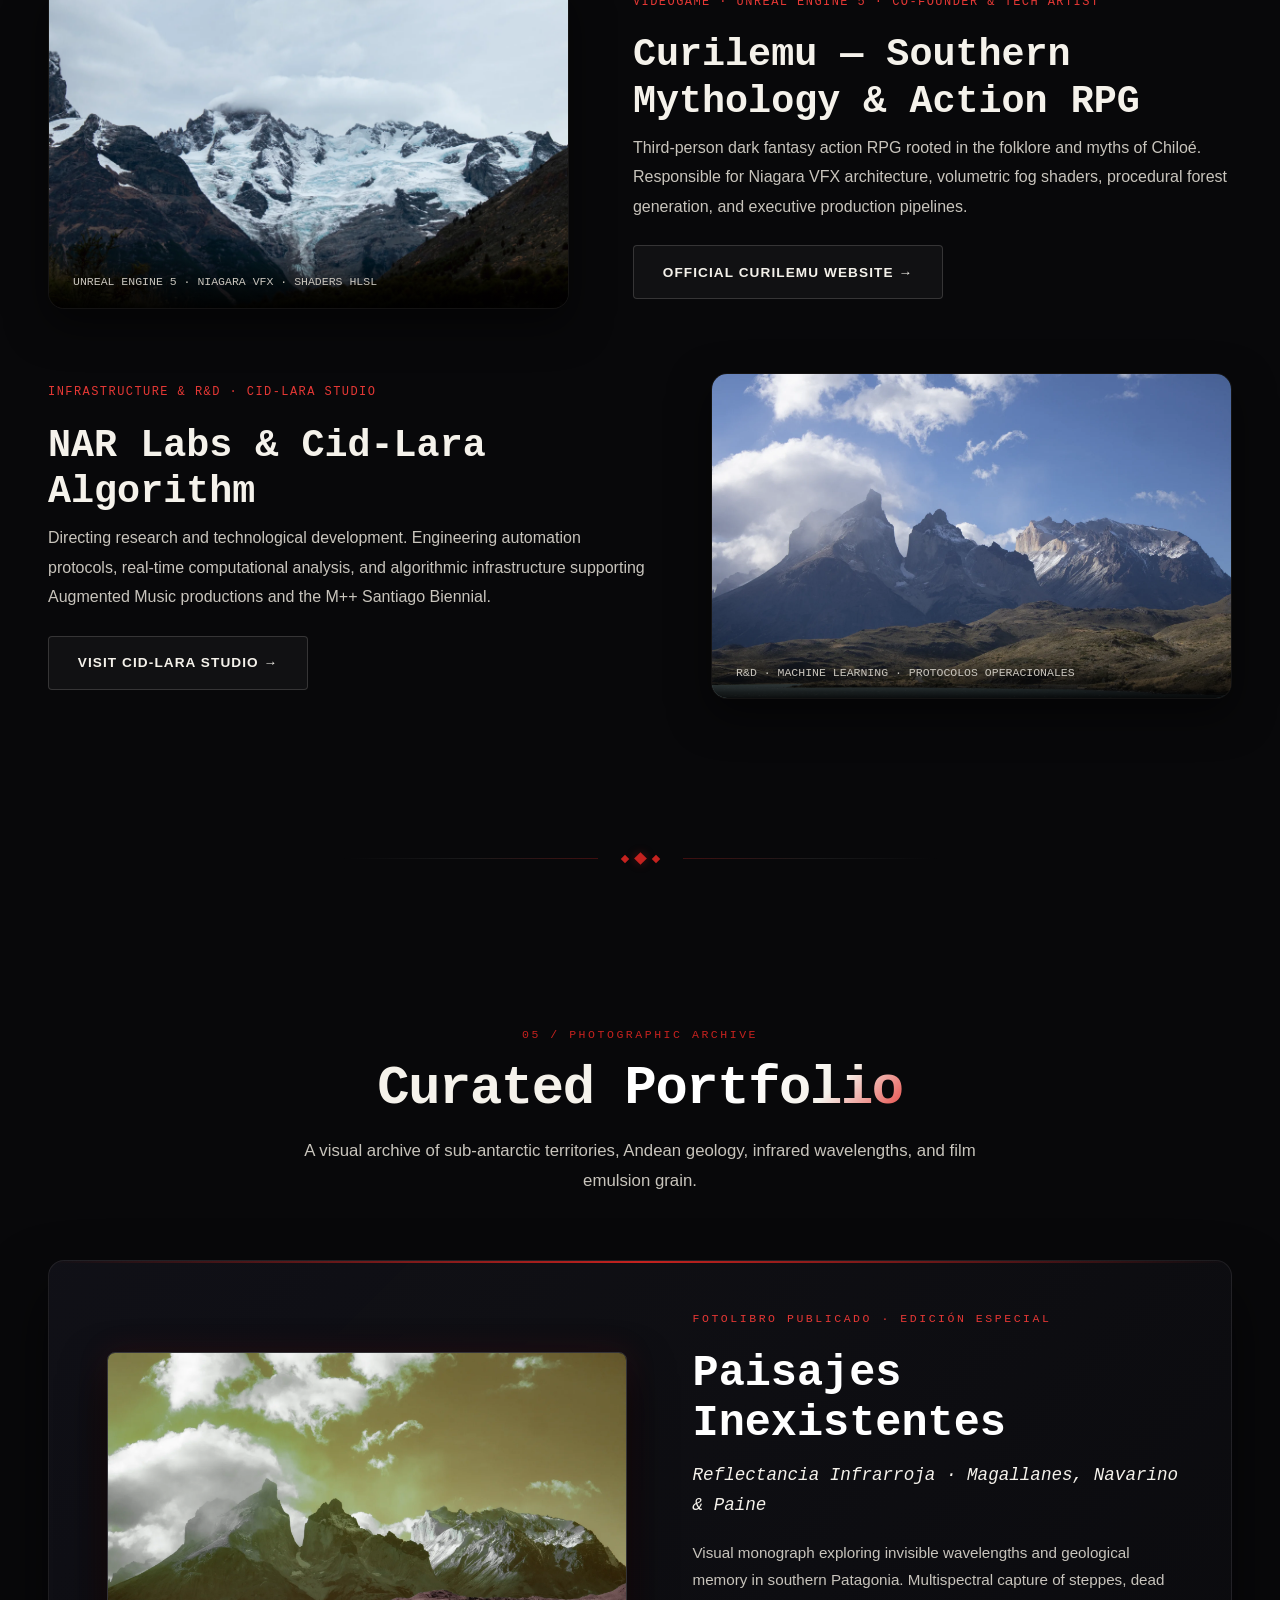
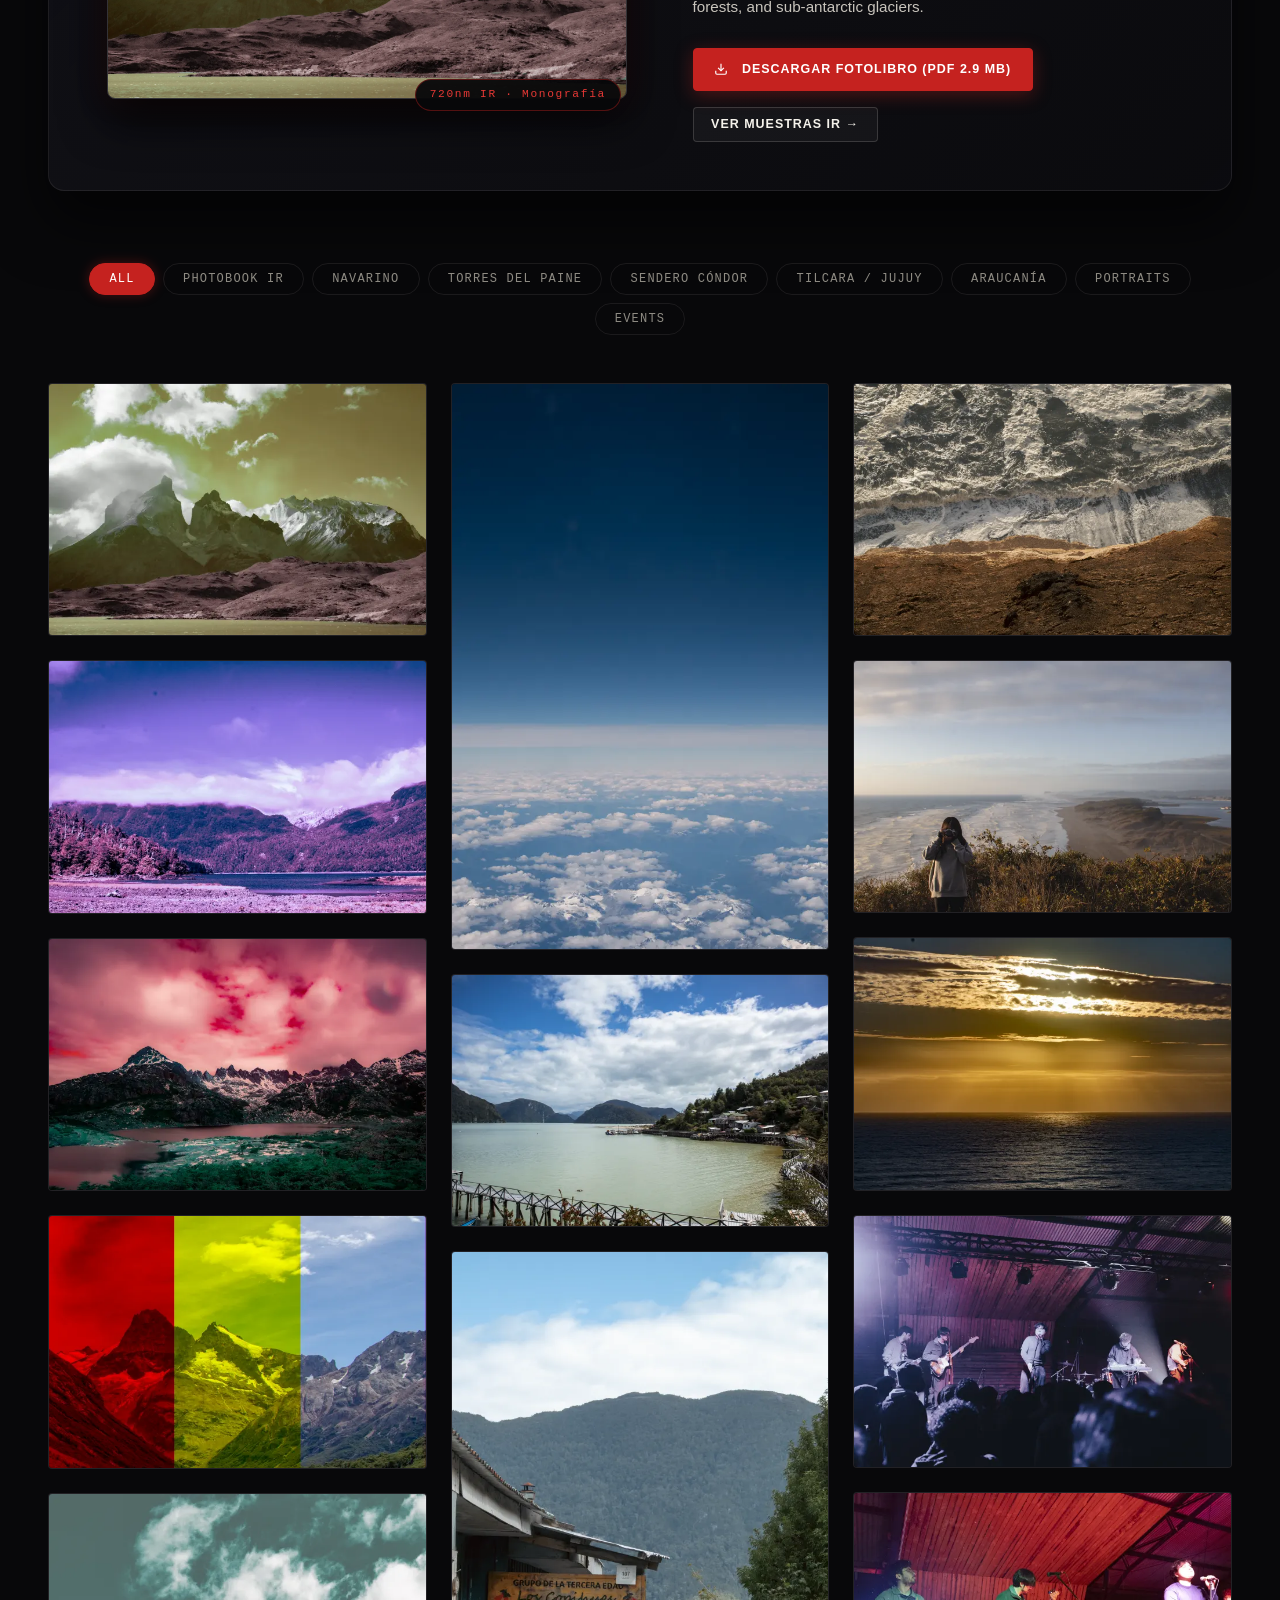
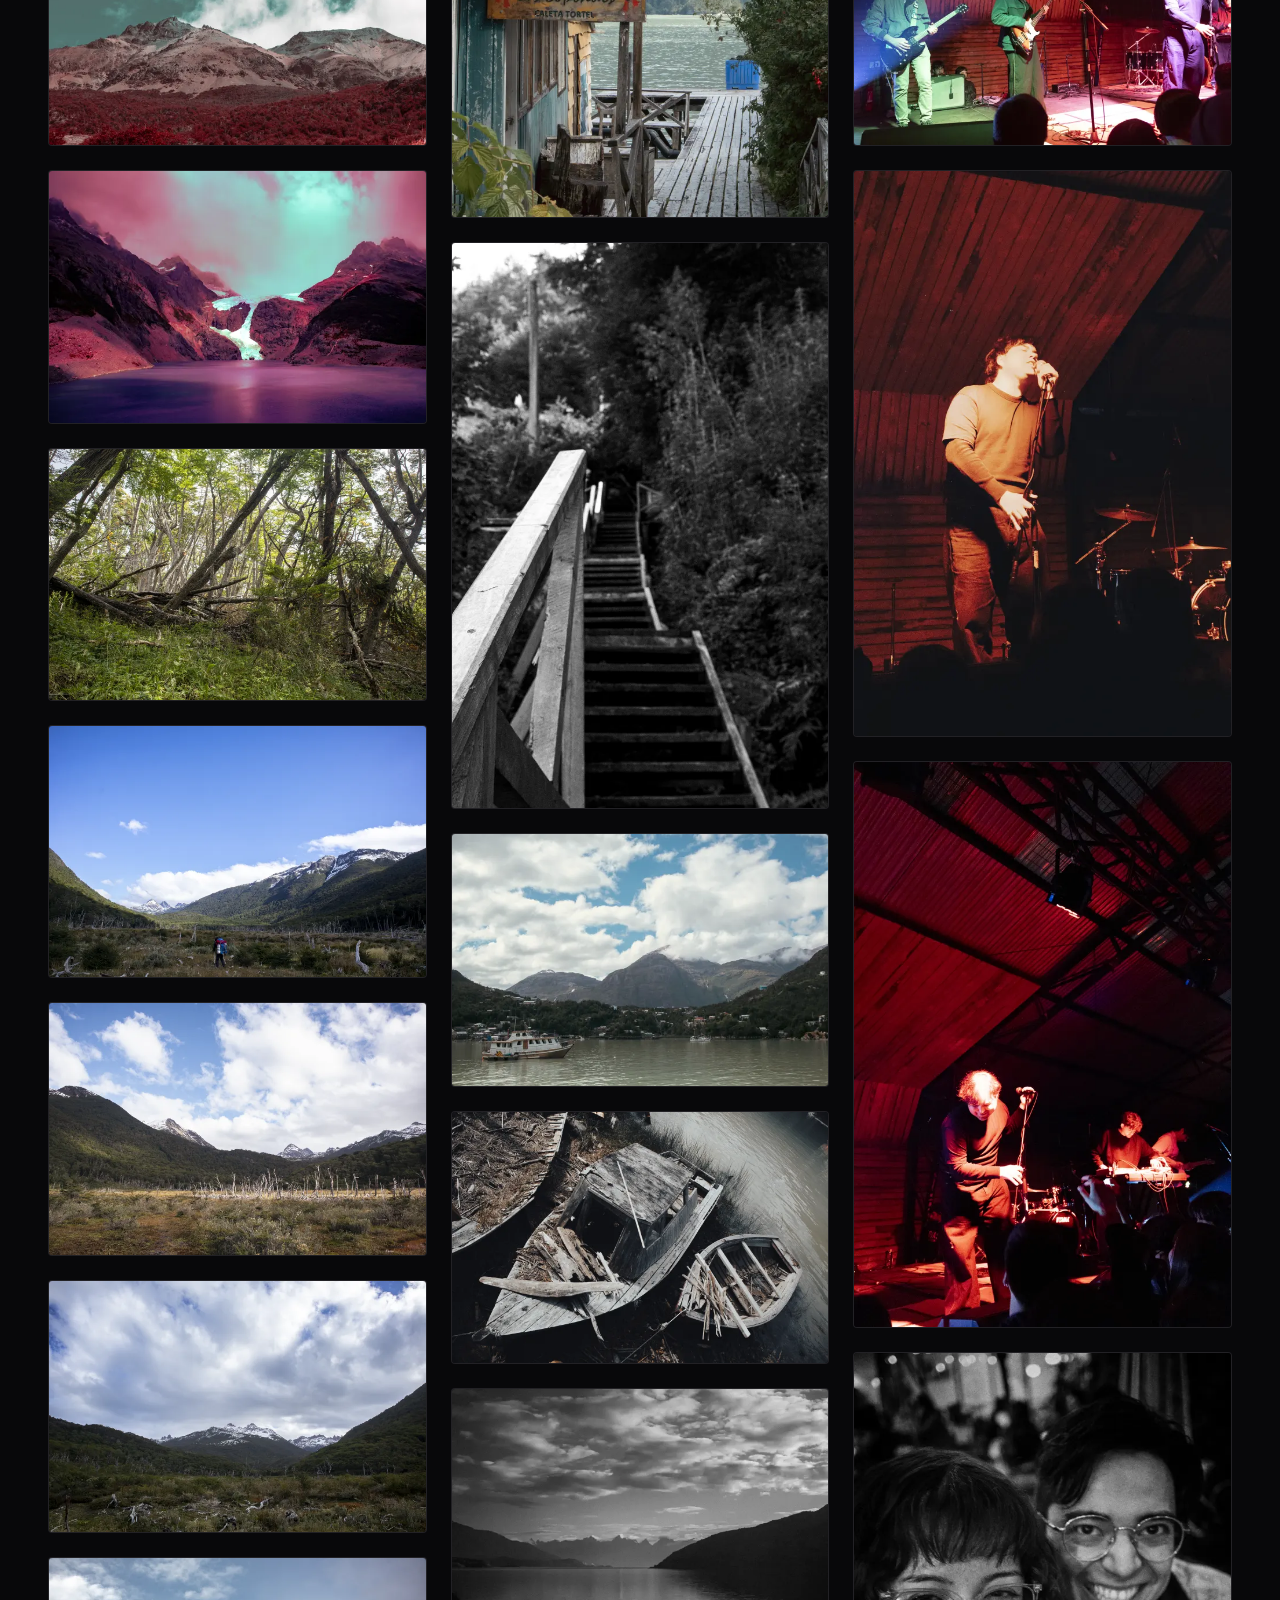
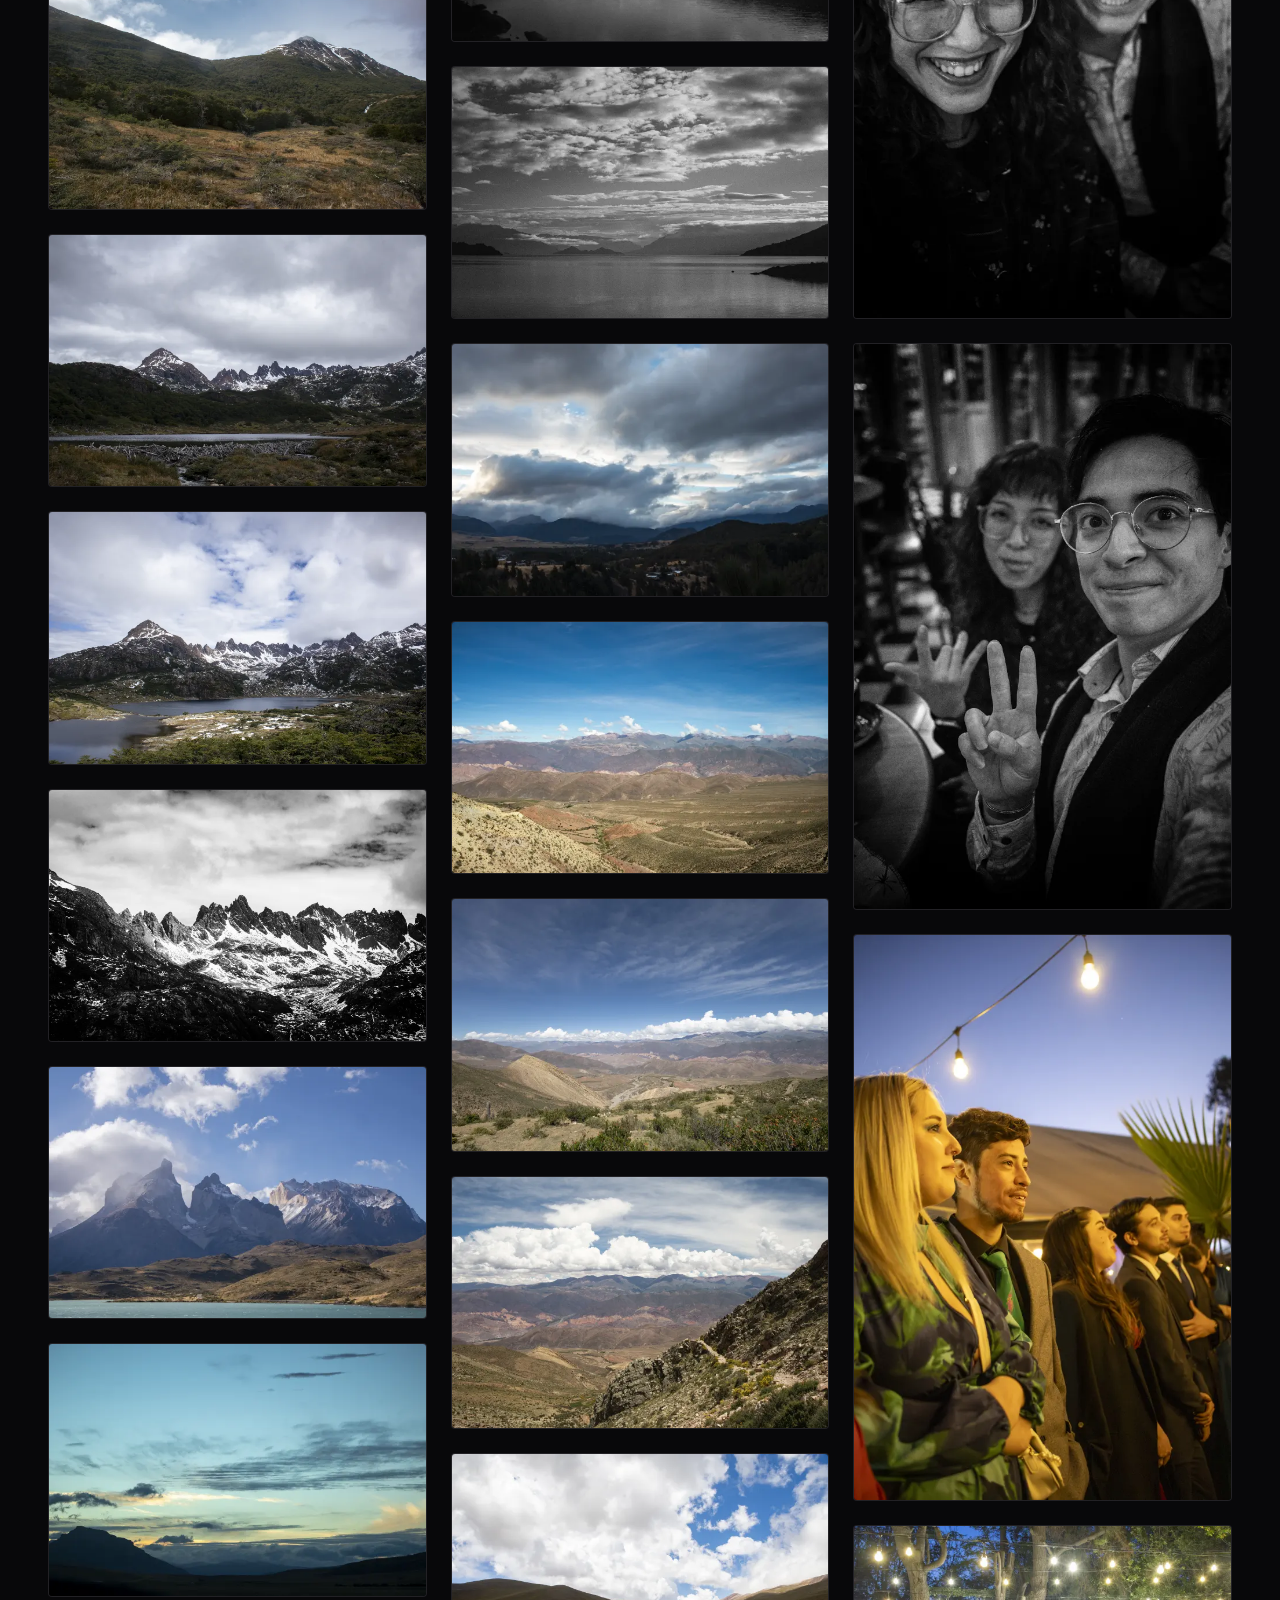
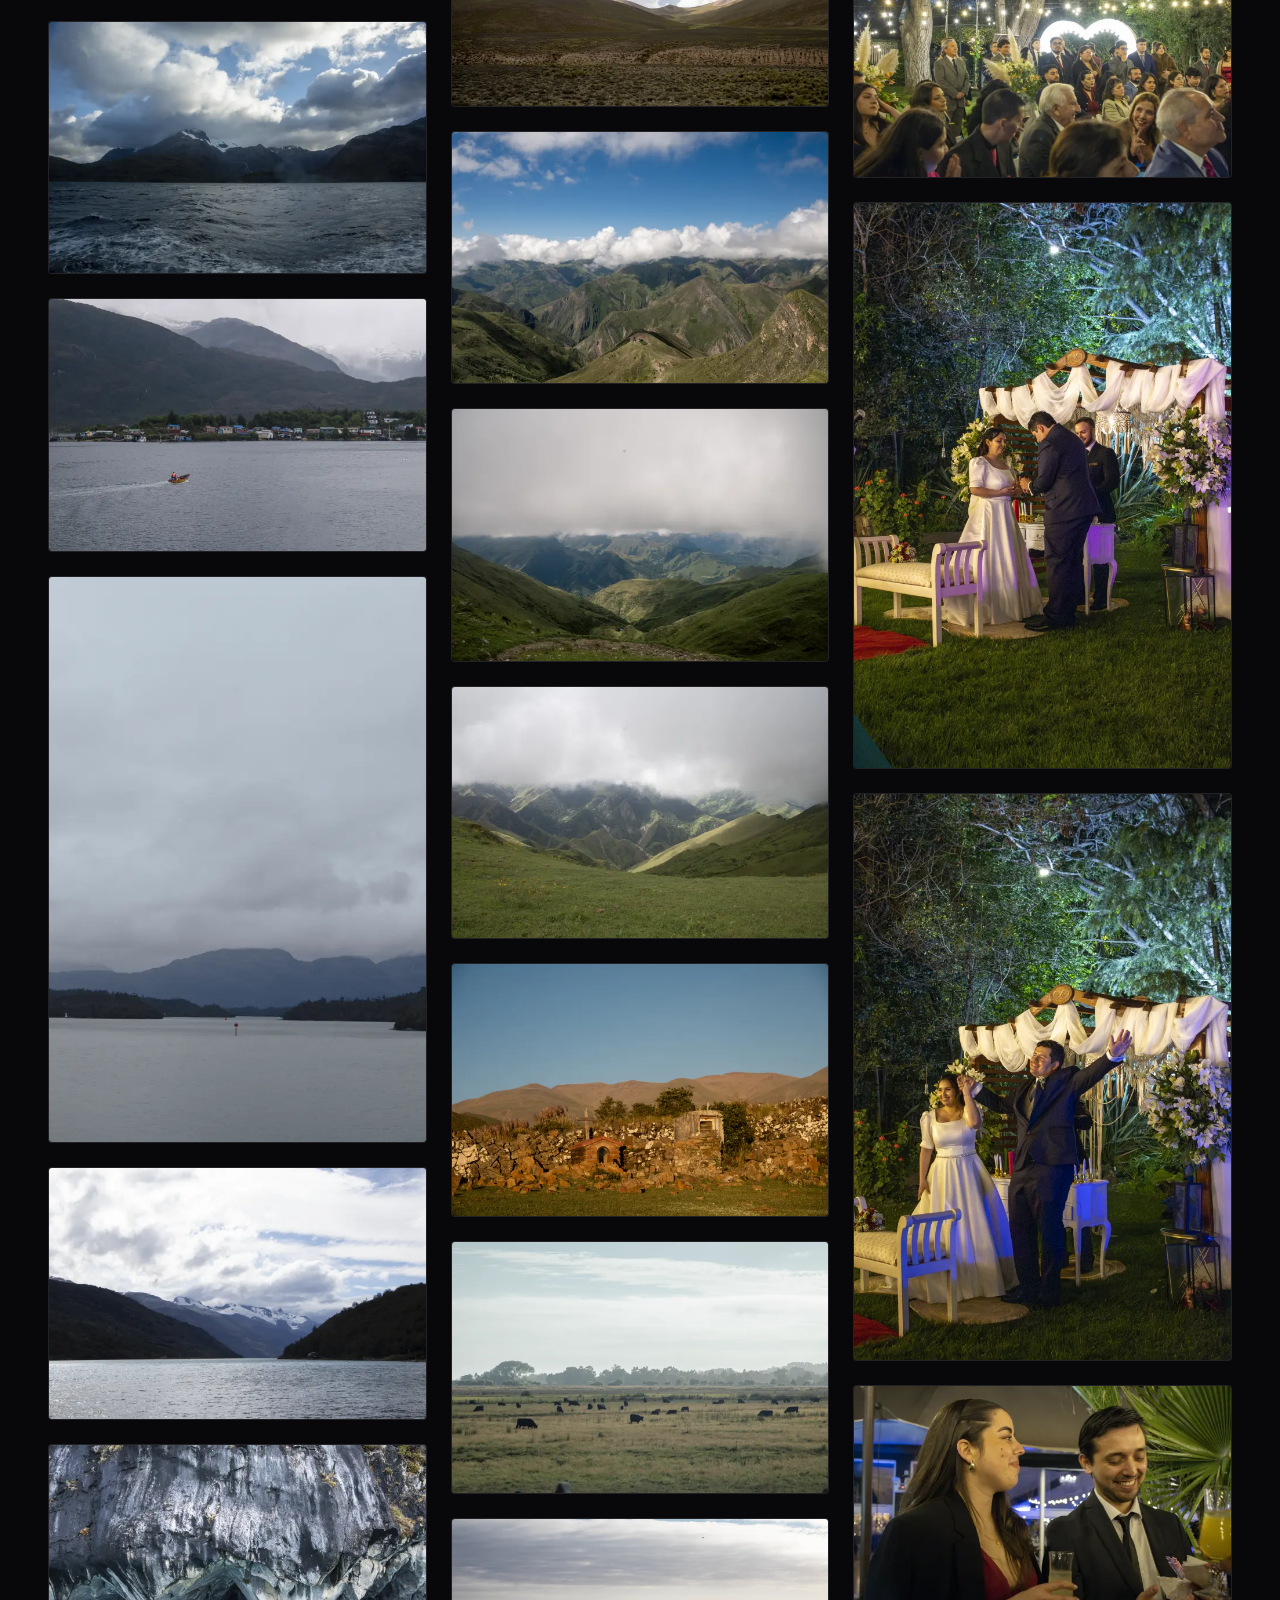
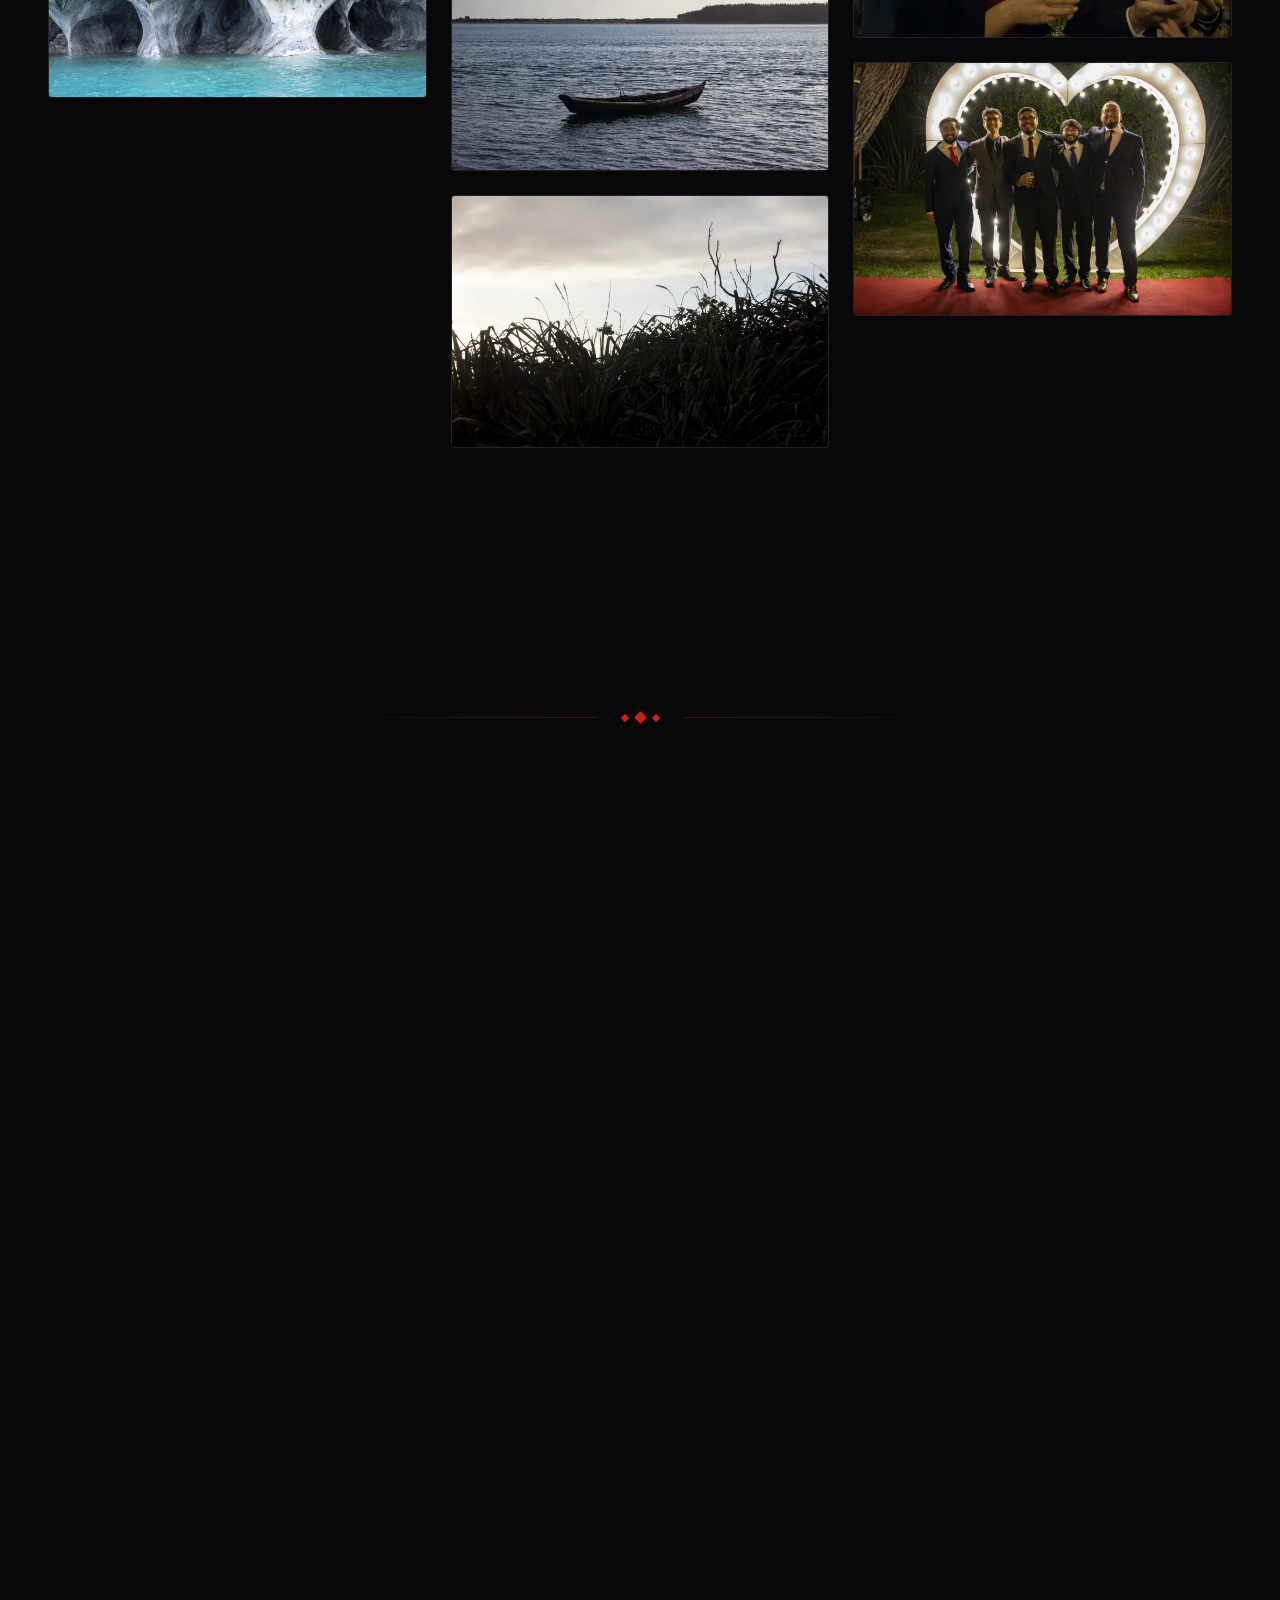
==== commit a4fd7f89: "feat(monograph): authorial de-AI copy, typewriter typography, gold decorators, and p5.js Lieb photon" ====
--- a/index.html
+++ b/index.html
@@ -37,9 +37,9 @@
   <header class="site-header" id="siteHeader">
     <div class="container header-inner">
       
-      <!-- Brand Logo -->
+      <!-- Brand Logo — Archival Typewriter Stamp -->
       <a href="#top" class="brand-logo" aria-label="CCidLara Inicio">
-        <span>CCidLara</span>
+        <span class="brand-bracket">[</span><span>CCidLara</span><span class="brand-bracket">]</span>
         <span class="brand-dot"></span>
       </a>
 
@@ -86,7 +86,7 @@
   <main>
 
     <!-- =========================================================================
-         Hero Section with Kinetic Title Compression (CHRISTOFER CID LARA -> CCidLara)
+         Hero Section with Kinetic Title Compression (CHRISTOFER CID LARA -> [ CCidLara ])
          ========================================================================= -->
     <section class="hero-section" id="hero">
       
@@ -101,18 +101,20 @@
       <div class="container hero-content">
         
         <div class="hero-meta-badge reveal">
+          <span style="color:var(--color-gold); font-weight:700;">№ 26-CL</span>
+          <span>·</span>
           <span>λ = 380–750nm</span>
           <span>·</span>
-          <span data-i18n="heroBadge">Investigador en Visión por Computador · Ingeniero · Artista</span>
-        </div>
-
-        <!-- Kinetic Title: Expansive Spaced Name -> Compressed CCidLara -->
-        <div class="kinetic-title-wrapper" title="Click para alternar animación">
+          <span data-i18n="heroBadge">Ingeniería Eléctrica · Visión Computacional · Fotografía de Territorio</span>
+        </div>
+
+        <!-- Kinetic Title: Mechanical Typewriter Print -> Compressed [ CCidLara ] -->
+        <div class="kinetic-title-wrapper" title="Alternar compresión">
           <h1 class="title-full-name" data-i18n="titleFull">
             C H R I S T O F E R &nbsp; C I D &nbsp; L A R A
           </h1>
           <h1 class="title-compressed" data-i18n="titleCompressed">
-            CCidLara
+            <span class="stamp-bracket">[</span>CCidLara<span class="stamp-bracket">]</span>
           </h1>
         </div>
 
@@ -126,7 +128,7 @@
         </div>
 
         <p class="hero-statement reveal delay-1" data-i18n="heroStatement">
-          Investigando la <em>visión</em> a través de la luz, el aprendizaje profundo, los efectos matemáticos y la fotografía.
+          Ingeniería eléctrica, física de la luz y registro fotográfico de territorio.
         </p>
 
         <!-- Discipline Badges -->
@@ -180,7 +182,9 @@
               <img src="images/hero/christofer_portrait.webp" alt="Christofer Cid Lara" class="about-portrait-img">
               <div class="portrait-frame-badge">
                 <span class="badge-name">Christofer Cid Lara</span>
-                <span class="badge-location">Santiago, Chile · 33°S</span>
+                <span class="badge-location monograph-coords">
+                  <span style="color:var(--color-gold);">33°27′S · 70°39′W</span>
+                </span>
               </div>
             </div>
           </div>
@@ -190,19 +194,19 @@
             
             <div>
               <p class="section-meta" data-i18n="aboutMeta">01 / Fundamento &amp; Trayectoria</p>
-              <h2 class="section-title" data-i18n="aboutTitle">El prisma de la <em>visión integral</em></h2>
+              <h2 class="section-title" data-i18n="aboutTitle">Ingeniería, Óptica &amp; <em>Territorio</em></h2>
             </div>
 
             <blockquote class="manifesto-quote" data-i18n="aboutQuote">
-              «La imagen como fenómeno físico, estructura matemática y lenguaje poético.»
+              «La imagen como fenómeno físico, estructura matemática y documento territorial.»
             </blockquote>
 
             <div class="about-bio-body">
               <p data-i18n="aboutBio1">
-                Ingeniero Civil Eléctrico y Magíster (Universidad de Chile). Mi práctica investiga la confluencia entre Deep Learning, simulación en tiempo real y captura óptica territorial.
+                Ingeniero Civil Eléctrico y Magíster en Ciencias de la Ingeniería (Universidad de Chile). Mi práctica investiga la confluencia entre modelos generativos para reconstrucción de imágenes, arte técnico en motores de tiempo real y fotografía analógica y digital.
               </p>
               <p data-i18n="aboutBio2">
-                Research Engineer en el <em>Instituto Milenio iHEALTH</em> (reconstrucción 3D MRI autosupervisada), Co-fundador y Artista Técnico en <em>Austral Games</em> (Curilemu) y Director de I+D en <em>Cid-Lara Studio</em>.
+                Investigo métodos de Deep Image Prior para resonancia magnética 3D multicontraste en el <em>Instituto Milenio iHEALTH</em>, dirijo el desarrollo técnico en <em>Austral Games</em> (Curilemu) y desarrollo instrumentación óptica en <em>Cid-Lara Studio</em>.
               </p>
             </div>
 
@@ -250,9 +254,9 @@
         
         <div class="section-header centered reveal">
           <p class="section-meta" data-i18n="discMeta">02 / Cuatro Vertientes</p>
-          <h2 class="section-title" data-i18n="discTitle">Disciplinas de la <em>visión</em></h2>
+          <h2 class="section-title" data-i18n="discTitle">Líneas de <em>Trabajo</em></h2>
           <p class="section-lead" data-i18n="discLead">
-            La imagen articulada desde cuatro frentes complementarios: el aprendizaje de máquinas, el arte técnico en tiempo real, la captura óptica y el desarrollo de sistemas.
+            Práctica articulada en cuatro áreas concretas: aprendizaje profundo en imagenología, arte técnico para videojuegos, documentación fotográfica y automatización de instrumentación.
           </p>
         </div>
 
@@ -263,7 +267,7 @@
             <span class="card-number" data-i18n="disc1Num">01 // INTELIGENCIA ARTIFICIAL</span>
             <h3 class="card-title" data-i18n="disc1Title">AI Vision Researcher</h3>
             <p class="card-desc" data-i18n="disc1Desc">
-              Investigación en arquitecturas neuronales bio-inspiradas (NAS), Deep Image Prior, reconstrucción de imágenes 3D y procesamiento computacional de patrones visuales complejos.
+              Reconstrucción 3D MRI sin supervisión, arquitecturas neuronales bio-inspiradas (NAS) y Deep Image Prior para imágenes biomédicas y patrones visuales complejos.
             </p>
             <div class="card-tags">
               <span class="tag-badge">Deep Learning</span>
@@ -279,7 +283,7 @@
             <span class="card-number" data-i18n="disc2Num">02 // ARTE TÉCNICO &amp; MATEMÁTICA</span>
             <h3 class="card-title" data-i18n="disc2Title">Technical Artist &amp; VFX</h3>
             <p class="card-desc" data-i18n="disc2Desc">
-              Diseño de sombreadores procedurales HLSL, sistemas de partículas Niagara en Unreal Engine 5, simulación física y dirección técnica para videojuegos narrativos como Curilemu.
+              Sombreadores procedurales HLSL, sistemas de partículas Niagara en Unreal Engine 5, simulación física y dirección técnica para producciones interactivas como Curilemu.
             </p>
             <div class="card-tags">
               <span class="tag-badge">Unreal Engine 5</span>
@@ -293,9 +297,9 @@
           <!-- Card 3: Photography -->
           <div class="discipline-card reveal delay-2">
             <span class="card-number" data-i18n="disc3Num">03 // FOTOGRAFÍA &amp; TERRITORIO</span>
-            <h3 class="card-title" data-i18n="disc3Title">Fotografía &amp; Artes Mediales</h3>
+            <h3 class="card-title" data-i18n="disc3Title">Fotografía &amp; Óptica</h3>
             <p class="card-desc" data-i18n="disc3Desc">
-              Documentación visual de alta resolución en zonas extremas de la Patagonia, Araucanía y los Andes. Exploración del espectro infrarrojo (IR), astrofotografía y película analógica de 35mm.
+              Documentación territorial en Dientes de Navarino (55°S), Torres del Paine, Serranías del Hornocal (4350m) y Araucanía Andina. Fotolibro monográfico en espectro infrarrojo (720nm) y película 35mm.
             </p>
             <div class="card-tags">
               <span class="tag-badge">Patagonia</span>
@@ -310,7 +314,7 @@
             <span class="card-number" data-i18n="disc4Num">04 // INGENIERÍA &amp; SISTEMAS</span>
             <h3 class="card-title" data-i18n="disc4Title">Developer &amp; Director I+D</h3>
             <p class="card-desc" data-i18n="disc4Desc">
-              Dirección de ingeniería en Cid-Lara Studio y NAR Labs. Automatización a escala nanométrica en sistemas láser de femtosegundos (MIRO) y docencia universitaria en sistemas digitales.
+              Dirección de ingeniería en Cid-Lara Studio. Automatización a escala nanométrica para grabado láser de femtosegundos en cristales ópticos (MIRO) y docencia universitaria en sistemas digitales.
             </p>
             <div class="card-tags">
               <span class="tag-badge">Python / C</span>
@@ -432,18 +436,83 @@
       </div>
     </section>
 
-    <!-- Diamond Section Divider -->
-    <div class="section-divider" aria-hidden="true">
-      <div class="divider-inner">
-        <span class="divider-line"></span>
-        <div class="divider-diamonds">
-          <span class="divider-diamond"></span>
-          <span class="divider-diamond center"></span>
-          <span class="divider-diamond"></span>
-        </div>
-        <span class="divider-line right"></span>
-      </div>
-    </div>
+    <!-- Gold Monograph Divider -->
+    <hr class="gold-rule" aria-hidden="true">
+
+    <!-- =========================================================================
+         Section 03-B: Interactive p5.js Optical Laboratory (Lieb Photonic Lattice)
+         ========================================================================= -->
+    <section class="p5-lab-section" id="laboratorio-optico">
+      <div class="container">
+        
+        <div class="section-header reveal">
+          <div class="archival-badge" style="margin-bottom:0.8rem;">
+            <span>EXP. FOTÓNICA 03-B</span> · <span>INTERACCIÓN COMPUTACIONAL p5.js</span>
+          </div>
+          <h2 class="section-title" data-i18n="p5LabTitle">
+            Simulador de Red Fotónica <em>Lieb</em>
+          </h2>
+          <p class="section-lead" data-i18n="p5LabLead">
+            Modelo interactivo de propagación y difracción óptica en una red de Lieb. Basado en la investigación publicada en <em>Scientific Reports</em> (Nature, 2021). Haz clic o arrastra para emitir frentes de onda coherentes.
+          </p>
+        </div>
+
+        <div class="p5-lab-container reveal">
+          <!-- Canvas Target for p5.js -->
+          <div class="p5-canvas-holder" id="p5-canvas-container">
+            <!-- p5 instance attached here via js/p5-lab.js -->
+          </div>
+
+          <!-- Controls & Telemetry Panel -->
+          <div class="p5-controls-panel">
+            <div class="archival-badge" style="width:fit-content;">
+              <span>PARÁMETROS DE LABORATORIO</span>
+            </div>
+
+            <!-- Slider 1: Wavelength -->
+            <div class="p5-control-group">
+              <label class="p5-control-label" for="slider-wavelength">
+                <span data-i18n="p5CtrlWavelength">Longitud de Onda (λ)</span>
+                <span class="p5-control-val" id="val-wavelength">720 nm</span>
+              </label>
+              <input type="range" class="p5-slider" id="slider-wavelength" min="450" max="750" value="720" step="5">
+              <span style="font-family:var(--font-mono); font-size:0.68rem; color:var(--color-bone-subtle);">
+                450nm (Azul visible) — 720nm (Infrarrojo fotolibro)
+              </span>
+            </div>
+
+            <!-- Slider 2: Lattice Strain -->
+            <div class="p5-control-group">
+              <label class="p5-control-label" for="slider-strain">
+                <span data-i18n="p5CtrlStrain">Deformación de Red (Strain δ)</span>
+                <span class="p5-control-val" id="val-strain">0.00</span>
+              </label>
+              <input type="range" class="p5-slider" id="slider-strain" min="0" max="1" value="0" step="0.02">
+              <span style="font-family:var(--font-mono); font-size:0.68rem; color:var(--color-bone-subtle);">
+                δ=0 (Localización plana) — δ=1 (Delocalización dispersiva)
+              </span>
+            </div>
+
+            <!-- Live Telemetry Display -->
+            <div class="p5-telemetry">
+              <div style="font-family:var(--font-typewriter); color:var(--color-gold); font-size:0.78rem; font-weight:700; margin-bottom:0.35rem;">
+                TELEMETRÍA ÓPTICA CUÁNTICA
+              </div>
+              <div>Régimen: <strong id="telemetry-state" style="color:var(--color-gold);">Estado Localizado (Banda Plana Lieb)</strong></div>
+              <div style="margin-top:0.25rem;">Estructura de bandas: <span id="telemetry-band">Flat-band compacta (Transporte nulo)</span></div>
+              <div style="margin-top:0.25rem; color:var(--color-bone-subtle); font-size:0.68rem;">
+                Ref: D. Román-Cortés, G. Fadic, C. Cid-Lara et al. · Sci Rep 11, 21957 (2021)
+              </div>
+            </div>
+
+          </div>
+        </div>
+
+      </div>
+    </section>
+
+    <!-- Gold Monograph Divider -->
+    <hr class="gold-rule" aria-hidden="true">
 
     <!-- =========================================================================
          Section 04: Technical Art & Mathematical VFX
@@ -806,6 +875,8 @@
   <!-- Scripts -->
   <script src="js/vendor/gsap.min.js"></script>
   <script src="js/vendor/ScrollTrigger.min.js"></script>
+  <script src="js/vendor/p5.min.js"></script>
+  <script src="js/p5-lab.js"></script>
   <script src="js/main.js"></script>
   <script src="js/effects.js"></script>
 
--- a/css/styles.css
+++ b/css/styles.css
@@ -26,10 +26,10 @@
   will-change: opacity, transform;
 }
 
-@import url('https://fonts.googleapis.com/css2?family=Cinzel:wght@500;600;700;800&family=Syne:wght@700;800&family=Plus+Jakarta+Sans:wght@300;400;500;600;700&family=JetBrains+Mono:wght@300;400;500&display=swap');
+@import url('https://fonts.googleapis.com/css2?family=Courier+Prime:ital,wght@0,400;0,700;1,400&family=JetBrains+Mono:wght@300;400;500;600&family=Plus+Jakarta+Sans:wght@300;400;500;600&display=swap');
 
 :root {
-  /* Color Palette */
+  /* Color Palette — Obsidian, Bone Paper, Crimson & Antique Gold */
   --bg-primary: #08080a;
   --bg-secondary: #0f0f13;
   --bg-card: rgba(18, 18, 24, 0.75);
@@ -46,15 +46,24 @@
   --color-red-glow: rgba(197, 34, 31, 0.35);
   --color-red-subtle: rgba(197, 34, 31, 0.12);
 
+  /* Antique Monograph Gold & Brass */
+  --color-gold: #c5a059;
+  --color-gold-bright: #e5c158;
+  --color-gold-muted: #8e6e34;
+  --color-gold-glow: rgba(197, 160, 89, 0.25);
+  --border-gold: rgba(197, 160, 89, 0.35);
+  --border-gold-subtle: rgba(197, 160, 89, 0.15);
+
   --border-subtle: rgba(245, 242, 235, 0.08);
   --border-medium: rgba(245, 242, 235, 0.16);
   --border-red: rgba(197, 34, 31, 0.4);
 
-  /* Typography — Authorial Signature System */
-  --font-brand: 'Syne', -apple-system, BlinkMacSystemFont, sans-serif;
-  --font-display: 'Syne', -apple-system, BlinkMacSystemFont, sans-serif;
-  --font-hero-spaced: 'Cinzel', Georgia, serif;
-  --font-serif: 'Cinzel', Georgia, serif;
+  /* Typography — Mechanical Typewriter & Archival Monograph */
+  --font-brand: 'Courier Prime', Courier, monospace;
+  --font-typewriter: 'Courier Prime', Courier, monospace;
+  --font-display: 'Courier Prime', Courier, monospace;
+  --font-hero-spaced: 'Courier Prime', Courier, monospace;
+  --font-serif: 'Courier Prime', Courier, monospace;
   --font-sans: 'Plus Jakarta Sans', -apple-system, BlinkMacSystemFont, sans-serif;
   --font-mono: 'JetBrains Mono', monospace;
 
@@ -169,18 +178,24 @@
   justify-content: space-between;
 }
 
-/* Brand Logo */
+/* Brand Logo — Mechanical Typewriter Stamp */
 .brand-logo {
   display: inline-flex;
   align-items: center;
-  gap: 0.45rem;
+  gap: 0.35rem;
   text-decoration: none;
-  color: #ffffff;
-  font-family: var(--font-brand);
-  font-size: 1.6rem;
-  font-weight: 800;
-  letter-spacing: -0.035em;
+  color: var(--color-bone);
+  font-family: var(--font-typewriter);
+  font-size: 1.35rem;
+  font-weight: 700;
+  letter-spacing: 0.08em;
   transition: transform 0.3s ease, opacity 0.3s ease;
+}
+
+.brand-bracket {
+  color: var(--color-gold);
+  font-weight: 400;
+  opacity: 0.85;
 }
 
 .brand-logo:hover {
@@ -436,12 +451,12 @@
   cursor: pointer;
 }
 
-/* State 1: Full Spaced Name */
+/* State 1: Full Spaced Name — Mechanical Typewriter Strike */
 .title-full-name {
-  font-family: var(--font-hero-spaced);
-  font-size: clamp(1.6rem, 4.2vw, 3.4rem);
-  font-weight: 600;
-  letter-spacing: 0.35em;
+  font-family: var(--font-typewriter);
+  font-size: clamp(1.25rem, 3.2vw, 2.6rem);
+  font-weight: 700;
+  letter-spacing: 0.36em;
   text-transform: uppercase;
   color: var(--color-bone);
   white-space: nowrap;
@@ -449,23 +464,28 @@
   opacity: 1;
   transform: scale(1);
   position: absolute;
-}
-
-/* State 2: Compressed CCidLara */
+  text-shadow: 0 0 1px rgba(245, 242, 235, 0.7), 0 2px 12px rgba(0, 0, 0, 0.85);
+}
+
+/* State 2: Compressed CCidLara — Archival Monogram Stamp */
 .title-compressed {
-  font-family: var(--font-brand);
-  font-size: clamp(3.4rem, 9.5vw, 7.5rem);
-  font-weight: 800;
-  letter-spacing: -0.04em;
-  color: #ffffff;
+  font-family: var(--font-typewriter);
+  font-size: clamp(2.4rem, 6.5vw, 5.2rem);
+  font-weight: 700;
+  letter-spacing: 0.08em;
+  color: var(--color-bone);
   opacity: 0;
-  transform: scale(0.85);
+  transform: scale(0.92);
   position: absolute;
   transition: all 1.1s cubic-bezier(0.19, 1, 0.22, 1);
-  background: linear-gradient(135deg, #ffffff 20%, var(--color-bone) 55%, var(--color-red-bright) 100%);
-  -webkit-background-clip: text;
-  -webkit-text-fill-color: transparent;
-  filter: drop-shadow(0 4px 30px rgba(197, 34, 31, 0.45));
+  text-shadow: 0 0 30px var(--color-gold-glow), 0 4px 18px rgba(0, 0, 0, 0.95);
+}
+
+.title-compressed .stamp-bracket {
+  color: var(--color-gold);
+  font-weight: 400;
+  margin: 0 0.15em;
+  opacity: 0.85;
 }
 
 /* Animation trigger class added by JS */
@@ -790,9 +810,10 @@
   box-shadow: 0 20px 50px rgba(0, 0, 0, 0.6);
 }
 
-.about-portrait-img {
+.about-portrait-img,
+.about-portrait-card canvas {
   width: 100%;
-  aspect-ratio: 4/5;
+  aspect-ratio: 1 / 1;
   object-fit: cover;
   display: block;
   filter: contrast(1.05) brightness(0.95);
@@ -1769,4 +1790,150 @@
   .mobile-menu-btn {
     display: block;
   }
+}
+
+/* ==========================================================================
+   Gold Monograph Decorators & Archival Elements
+   ========================================================================== */
+.gold-rule {
+  height: 1px;
+  background: linear-gradient(90deg, transparent, var(--color-gold), transparent);
+  border: none;
+  margin: 4rem auto;
+  width: 75%;
+  max-width: 650px;
+  position: relative;
+}
+
+.gold-rule::after {
+  content: '◆';
+  position: absolute;
+  top: 50%;
+  left: 50%;
+  transform: translate(-50%, -50%);
+  font-size: 0.65rem;
+  color: var(--color-gold);
+  background: var(--bg-primary);
+  padding: 0 0.6rem;
+}
+
+.archival-badge {
+  display: inline-flex;
+  align-items: center;
+  gap: 0.45rem;
+  font-family: var(--font-mono);
+  font-size: 0.68rem;
+  letter-spacing: 0.16em;
+  text-transform: uppercase;
+  color: var(--color-gold);
+  border: 1px solid var(--border-gold);
+  background: rgba(197, 160, 89, 0.07);
+  padding: 0.3rem 0.8rem;
+  border-radius: 2px;
+}
+
+.monograph-coords {
+  font-family: var(--font-mono);
+  font-size: 0.72rem;
+  letter-spacing: 0.18em;
+  color: var(--color-gold);
+  display: flex;
+  align-items: center;
+  gap: 0.5rem;
+}
+
+/* ==========================================================================
+   Interactive p5.js Generative Optical Lab
+   ========================================================================== */
+.p5-lab-section {
+  position: relative;
+  background: linear-gradient(180deg, #070709 0%, #0d0d12 100%);
+  border-top: 1px solid var(--border-gold-subtle);
+  border-bottom: 1px solid var(--border-gold-subtle);
+  padding: 6rem 0;
+}
+
+.p5-lab-container {
+  display: grid;
+  grid-template-columns: 1.35fr 1fr;
+  gap: 3.5rem;
+  align-items: center;
+  background: rgba(14, 14, 18, 0.92);
+  border: 1px solid var(--border-gold-subtle);
+  border-radius: var(--radius-lg);
+  padding: 3rem;
+  box-shadow: 0 25px 60px rgba(0, 0, 0, 0.75);
+  position: relative;
+}
+
+.p5-canvas-holder {
+  width: 100%;
+  border-radius: var(--radius-md);
+  overflow: hidden;
+  border: 1px solid var(--border-gold);
+  background: #050507;
+  box-shadow: 0 15px 40px rgba(0, 0, 0, 0.8), 0 0 25px rgba(197, 160, 89, 0.12);
+  display: flex;
+  justify-content: center;
+  align-items: center;
+}
+
+.p5-canvas-holder canvas {
+  display: block;
+  width: 100% !important;
+  height: auto !important;
+  cursor: crosshair;
+}
+
+.p5-controls-panel {
+  display: flex;
+  flex-direction: column;
+  gap: 1.4rem;
+}
+
+.p5-control-group {
+  display: flex;
+  flex-direction: column;
+  gap: 0.45rem;
+}
+
+.p5-control-label {
+  display: flex;
+  justify-content: space-between;
+  font-family: var(--font-typewriter);
+  font-size: 0.8rem;
+  color: var(--color-bone);
+  letter-spacing: 0.08em;
+}
+
+.p5-control-val {
+  color: var(--color-gold-bright);
+  font-weight: 700;
+  font-family: var(--font-mono);
+}
+
+.p5-slider {
+  width: 100%;
+  accent-color: var(--color-gold);
+  cursor: pointer;
+}
+
+.p5-telemetry {
+  font-family: var(--font-mono);
+  font-size: 0.72rem;
+  line-height: 1.7;
+  color: var(--color-bone-muted);
+  background: rgba(8, 8, 10, 0.95);
+  border: 1px solid var(--border-subtle);
+  border-radius: var(--radius-sm);
+  padding: 1.1rem 1.3rem;
+  border-left: 2px solid var(--color-gold);
+}
+
+@media (max-width: 960px) {
+  .p5-lab-container {
+    grid-template-columns: 1fr;
+    gap: 2.5rem;
+    padding: 2rem 1.5rem;
+  }
 }
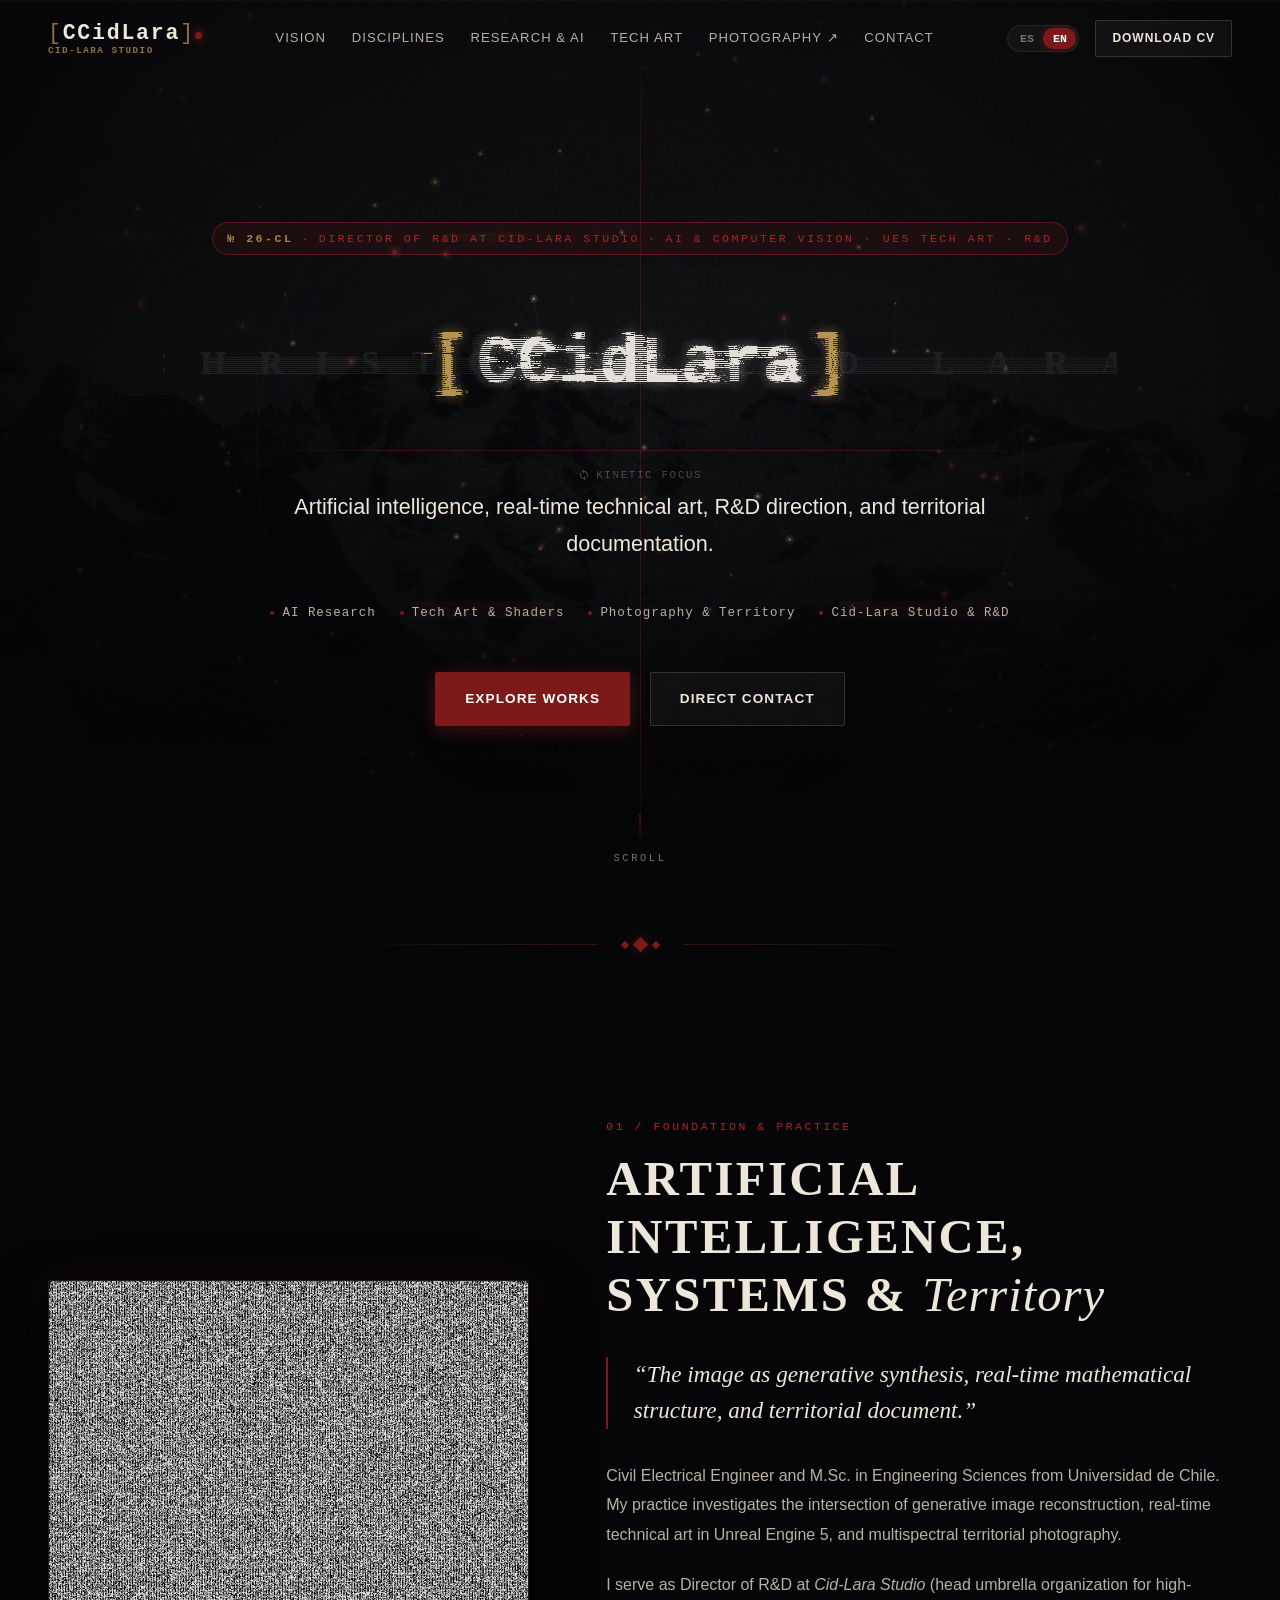
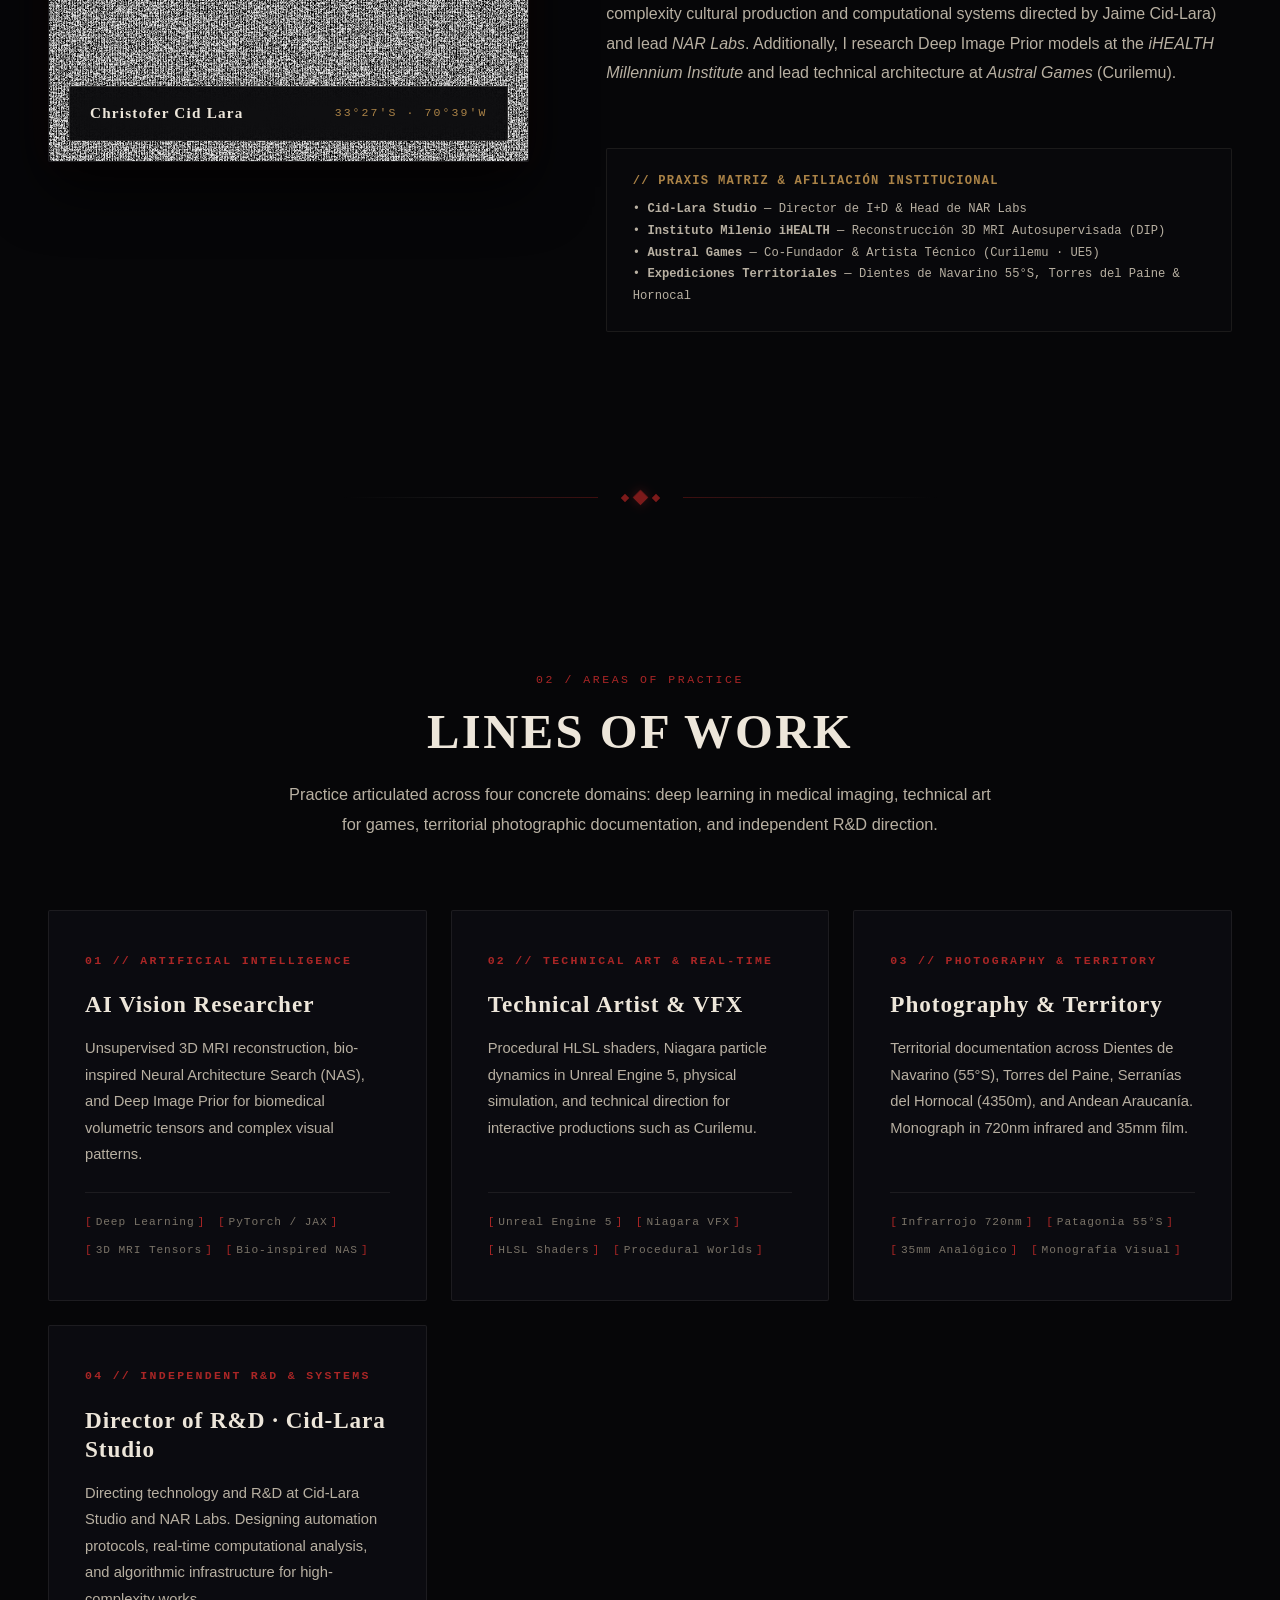
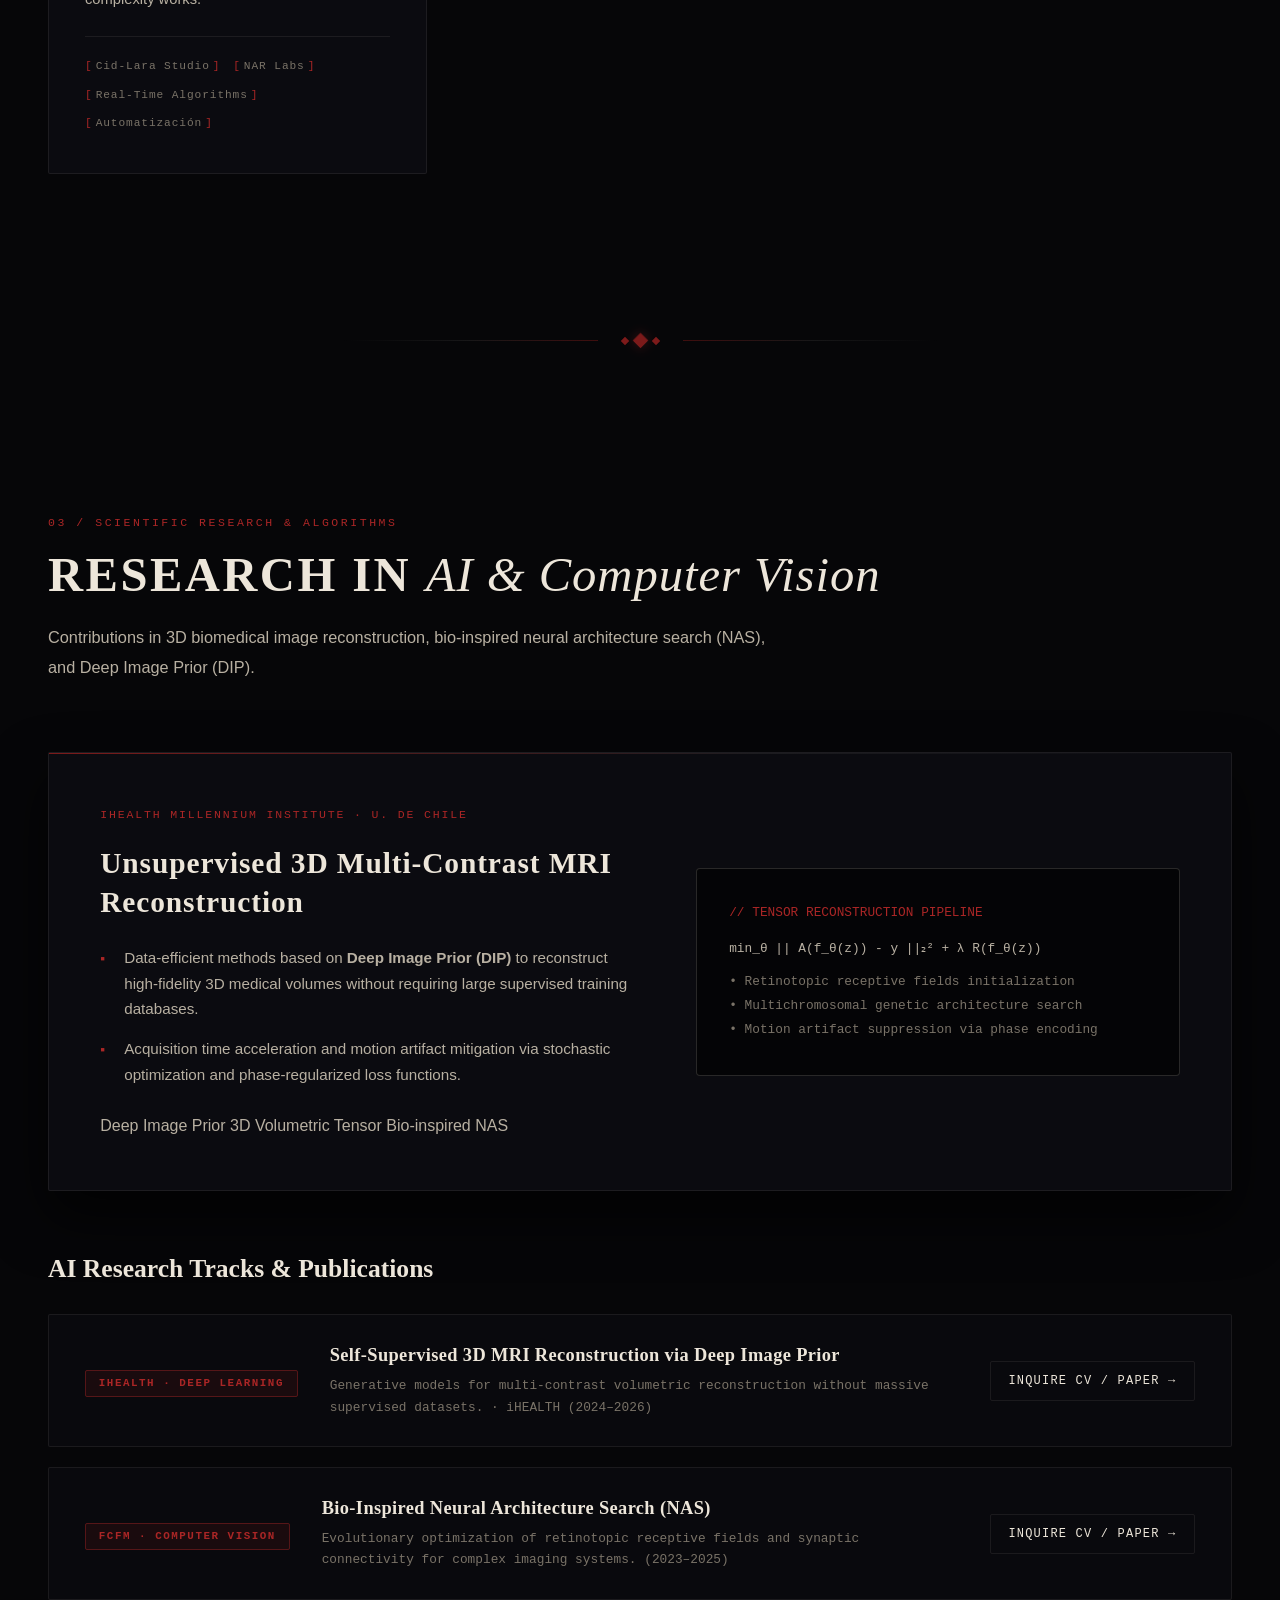
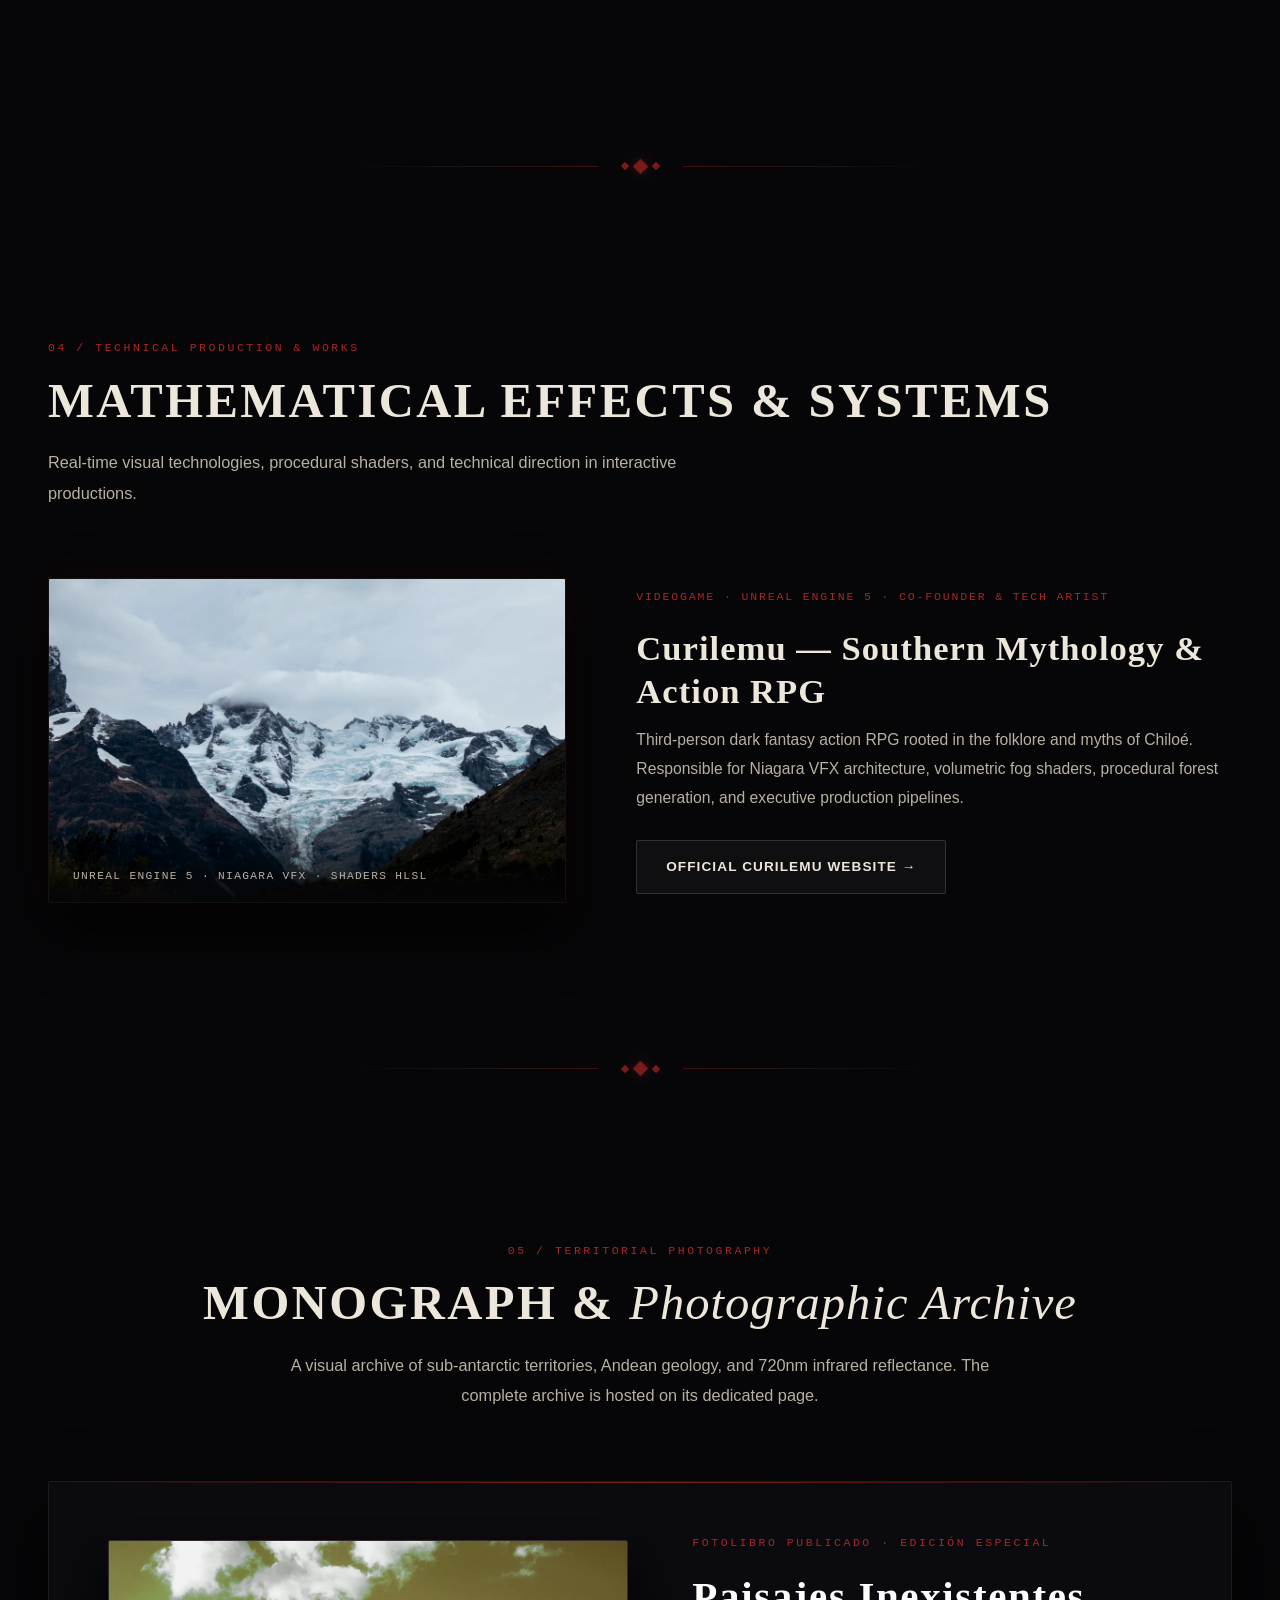
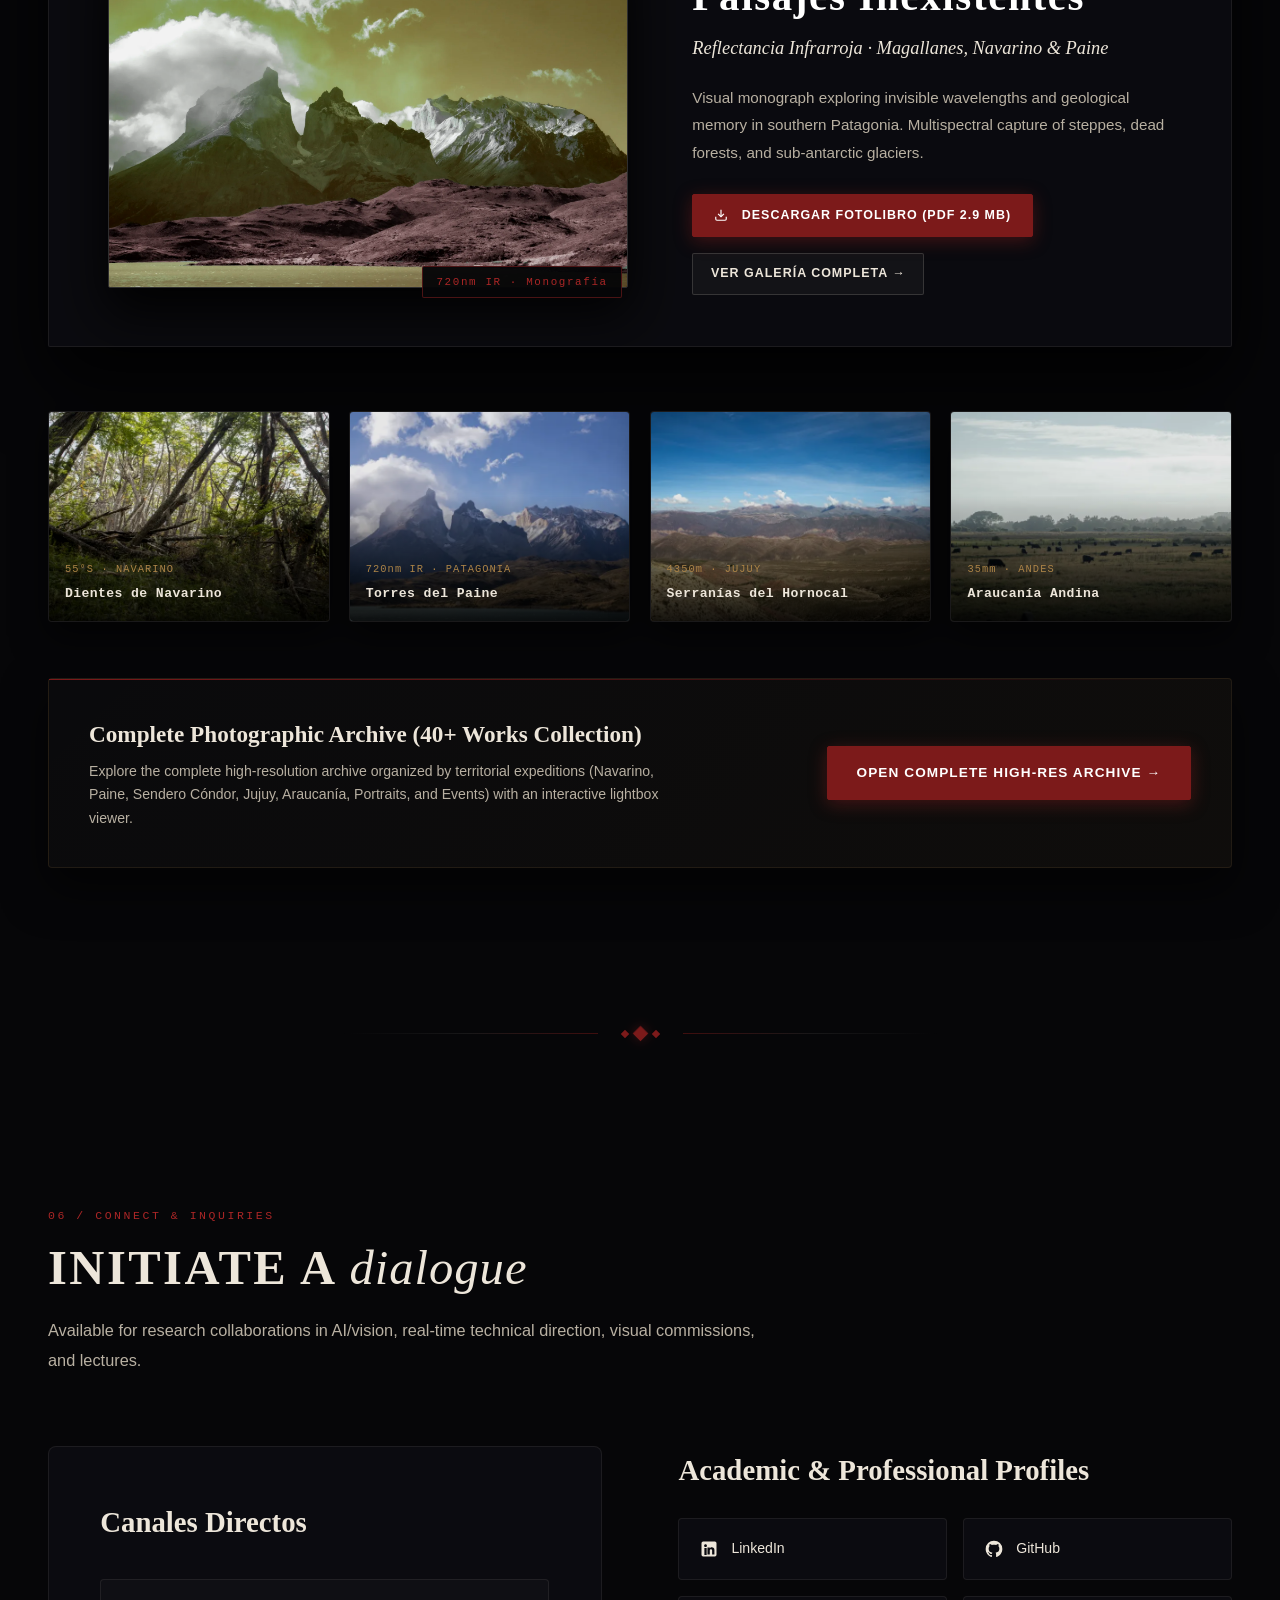
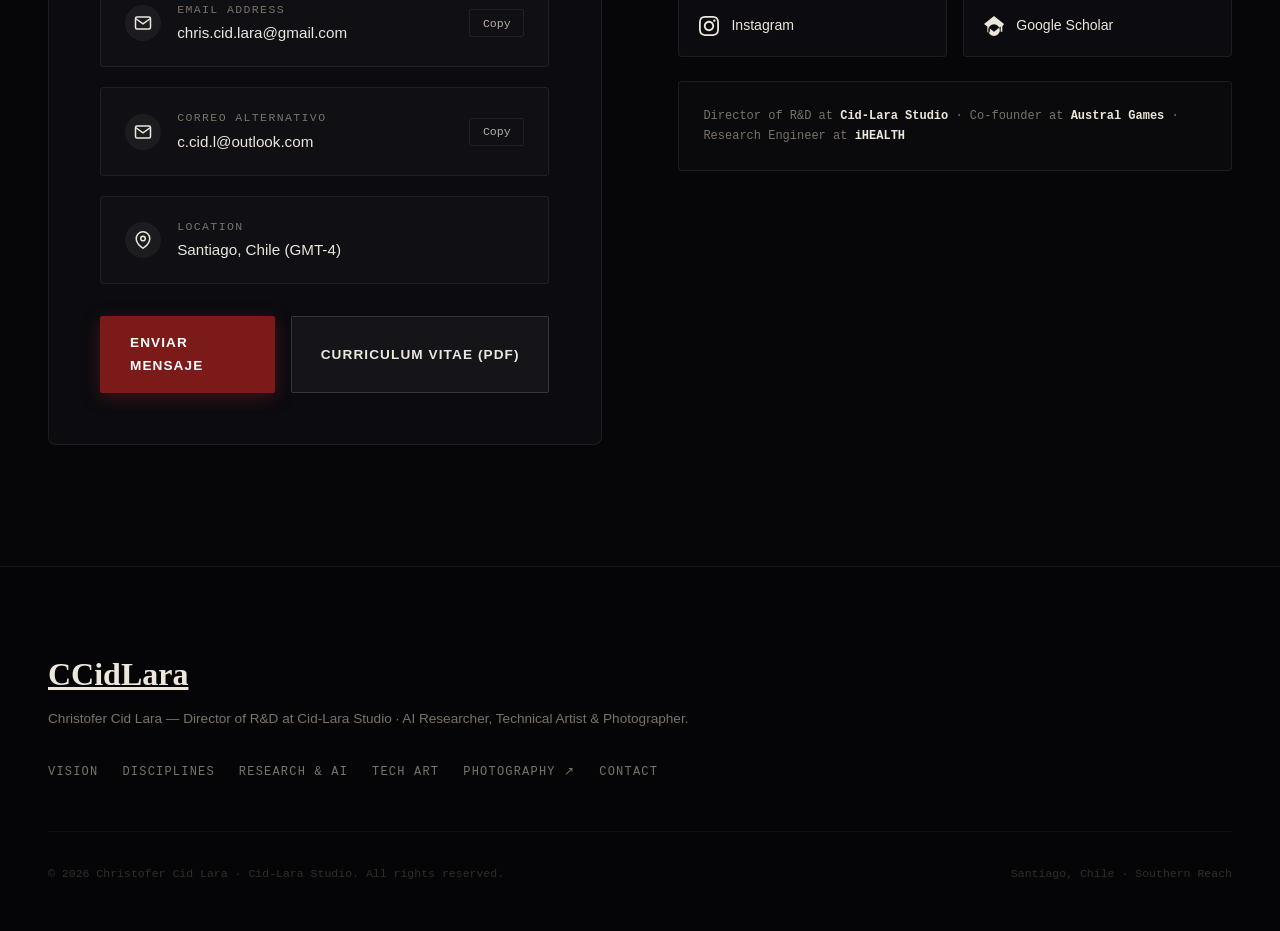
==== commit 4b70af92: "Backup pre-purge: Full website state before asset cleanup" ====
--- a/index.html
+++ b/index.html
@@ -3,16 +3,16 @@
 <head>
   <meta charset="utf-8">
   <meta name="viewport" content="width=device-width, initial-scale=1">
-  <title>Christofer Cid Lara — CCidLara · AI Vision, Mathematical VFX, Photography & Systems</title>
+  <title>Christofer Cid Lara — CCidLara · Director of R&amp;D at Cid-Lara Studio · AI Vision, Technical Artist &amp; Photography</title>
   
-  <meta name="description" content="Sitio oficial y archivo de Christofer Cid Lara: Investigador en Visión por Computador (Deep Learning, 3D MRI Reconstruction), Artista Técnico (Unreal Engine 5, Niagara VFX, Shaders HLSL), Fotógrafo y Desarrollador de Sistemas.">
-  <meta name="keywords" content="Christofer Cid Lara, CCidLara, AI Vision, Computer Vision, Deep Learning, Technical Artist, Unreal Engine 5, Niagara VFX, Shaders, Fotografía Patagonia, iHEALTH, Austral Games, Curilemu, Cid-Lara Studio, Universidad de Chile">
+  <meta name="description" content="Sitio oficial y archivo de Christofer Cid Lara: Director de I+D en Cid-Lara Studio (NAR Labs), Investigador en Visión por Computador (Deep Learning, 3D MRI Reconstruction), Artista Técnico (Unreal Engine 5, Niagara VFX, Shaders HLSL) y Fotógrafo.">
+  <meta name="keywords" content="Christofer Cid Lara, CCidLara, Cid-Lara Studio, NAR Labs, Director de I+D, AI Vision, Computer Vision, Deep Learning, Deep Image Prior, 3D MRI, Technical Artist, Unreal Engine 5, Niagara VFX, Shaders, Fotografía Patagonia, iHEALTH, Austral Games, Curilemu">
   <meta name="author" content="Christofer Cid Lara">
   <link rel="canonical" href="https://ccidlara.com/">
 
   <!-- OpenGraph / Social Meta -->
-  <meta property="og:title" content="Christofer Cid Lara — CCidLara · Vision, AI, Mathematical VFX & Photography">
-  <meta property="og:description" content="Investigando la visión a través de la luz, el aprendizaje profundo, los efectos matemáticos y la fotografía.">
+  <meta property="og:title" content="Christofer Cid Lara — CCidLara · Director of R&amp;D at Cid-Lara Studio">
+  <meta property="og:description" content="Inteligencia artificial, arte técnico en motores de tiempo real, dirección de I+D y fotografía territorial.">
   <meta property="og:type" content="website">
   <meta property="og:image" content="images/hero/christofer_portrait.webp">
 
@@ -28,8 +28,15 @@
 
 <body id="top">
 
-  <!-- Background Interactive Optical Canvas -->
-  <canvas id="vision-canvas" aria-hidden="true"></canvas>
+  <!-- Atmospheric Scroll Depth Filament (Driven by Motion) -->
+  <div class="scroll-progress-container" aria-hidden="true">
+    <div class="scroll-progress-bar" id="scrollProgressBar"></div>
+  </div>
+
+  <!-- Ambient Generative p5.js Backdrop (Beksiński Latent Canvas) -->
+  <div id="p5-ambient-backdrop" class="p5-ambient-backdrop" aria-hidden="true"></div>
+  <div class="beksinski-vignette" aria-hidden="true"></div>
+  <div class="analog-grain-overlay" aria-hidden="true"></div>
 
   <!-- =========================================================================
        Site Header & Navigation
@@ -37,19 +44,21 @@
   <header class="site-header" id="siteHeader">
     <div class="container header-inner">
       
-      <!-- Brand Logo — Archival Typewriter Stamp -->
+      <!-- Brand Logo — Archival Typewriter Stamp with Studio Affiliation -->
       <a href="#top" class="brand-logo" aria-label="CCidLara Inicio">
-        <span class="brand-bracket">[</span><span>CCidLara</span><span class="brand-bracket">]</span>
-        <span class="brand-dot"></span>
+        <div class="brand-logo-container">
+          <div><span class="brand-bracket">[</span><span>CCidLara</span><span class="brand-bracket">]</span><span class="brand-dot"></span></div>
+          <span class="brand-affiliation-badge" data-i18n="navStudioBadge">Cid-Lara Studio</span>
+        </div>
       </a>
 
       <!-- Desktop Navigation -->
       <nav class="main-nav" aria-label="Navegación principal">
         <a href="#vision" class="nav-link" data-i18n="navVision">Visión</a>
         <a href="#disciplinas" class="nav-link" data-i18n="navDisciplines">Disciplinas</a>
-        <a href="#investigacion" class="nav-link" data-i18n="navResearch">Investigación &amp; IA</a>
-        <a href="#arte-tecnico" class="nav-link" data-i18n="navVFX">Arte Técnico</a>
-        <a href="#fotografia" class="nav-link" data-i18n="navPhoto">Fotografía</a>
+        <a href="#investigacion" class="nav-link" data-i18n="navResearch">Investigación IA</a>
+        <a href="#arte-tecnico" class="nav-link" data-i18n="navVFX">Obras &amp; Curilemu</a>
+        <a href="photo.html" class="nav-link" data-i18n="navPhoto">Fotografía ↗</a>
         <a href="#contacto" class="nav-link" data-i18n="navContact">Contacto</a>
       </nav>
 
@@ -77,9 +86,9 @@
   <div class="mobile-nav-drawer" id="mobileNavDrawer" aria-label="Menú móvil">
     <a href="#vision" class="nav-link" data-i18n="navVision">Visión</a>
     <a href="#disciplinas" class="nav-link" data-i18n="navDisciplines">Disciplinas</a>
-    <a href="#investigacion" class="nav-link" data-i18n="navResearch">Investigación &amp; IA</a>
-    <a href="#arte-tecnico" class="nav-link" data-i18n="navVFX">Arte Técnico</a>
-    <a href="#fotografia" class="nav-link" data-i18n="navPhoto">Fotografía</a>
+    <a href="#investigacion" class="nav-link" data-i18n="navResearch">Investigación IA</a>
+    <a href="#arte-tecnico" class="nav-link" data-i18n="navVFX">Obras &amp; Curilemu</a>
+    <a href="photo.html" class="nav-link" data-i18n="navPhoto">Fotografía ↗</a>
     <a href="#contacto" class="nav-link" data-i18n="navContact">Contacto</a>
   </div>
 
@@ -95,7 +104,7 @@
         <div class="hero-overlay"></div>
       </div>
 
-      <!-- Optical Focus Reticle Grid -->
+      <!-- Focus Reticle Grid -->
       <div class="optical-reticle" aria-hidden="true"></div>
 
       <div class="container hero-content">
@@ -103,9 +112,9 @@
         <div class="hero-meta-badge reveal">
           <span style="color:var(--color-gold); font-weight:700;">№ 26-CL</span>
           <span>·</span>
-          <span>λ = 380–750nm</span>
+          <span data-i18n="heroStudioBadge">Director of R&amp;D at Cid-Lara Studio</span>
           <span>·</span>
-          <span data-i18n="heroBadge">Ingeniería Eléctrica · Visión Computacional · Fotografía de Territorio</span>
+          <span data-i18n="heroBadge">IA &amp; Visión Computacional · Arte Técnico UE5 · R&amp;D</span>
         </div>
 
         <!-- Kinetic Title: Mechanical Typewriter Print -> Compressed [ CCidLara ] -->
@@ -123,20 +132,20 @@
             <svg width="12" height="12" viewBox="0 0 24 24" fill="currentColor">
               <path d="M12 4V1L8 5l4 4V6c3.31 0 6 2.69 6 6 0 1.01-.25 1.97-.7 2.8l1.46 1.46C19.54 15.03 20 13.57 20 12c0-4.42-3.58-8-8-8zm0 14c-3.31 0-6-2.69-6-6 0-1.01.25-1.97.7-2.8L5.24 7.74C4.46 8.97 4 10.43 4 12c0 4.42 3.58 8 8 8v3l4-4-4-4v3z"/>
             </svg>
-            <span>KINETIC FOCUS</span>
+            <span data-i18n="kineticBtn">KINETIC FOCUS</span>
           </button>
         </div>
 
         <p class="hero-statement reveal delay-1" data-i18n="heroStatement">
-          Ingeniería eléctrica, física de la luz y registro fotográfico de territorio.
+          Inteligencia artificial, arte técnico en tiempo real, dirección de I+D y documentación territorial.
         </p>
 
         <!-- Discipline Badges -->
         <div class="hero-disciplines reveal delay-2">
           <span class="discipline-tag"><span class="tag-dot"></span><span data-i18n="heroTagAI">Investigación en IA</span></span>
           <span class="discipline-tag"><span class="tag-dot"></span><span data-i18n="heroTagTechArt">Arte Técnico &amp; Shaders</span></span>
-          <span class="discipline-tag"><span class="tag-dot"></span><span data-i18n="heroTagPhoto">Fotografía &amp; Óptica</span></span>
-          <span class="discipline-tag"><span class="tag-dot"></span><span data-i18n="heroTagDev">Sistemas &amp; R&amp;D</span></span>
+          <span class="discipline-tag"><span class="tag-dot"></span><span data-i18n="heroTagPhoto">Fotografía &amp; Territorio</span></span>
+          <span class="discipline-tag"><span class="tag-dot"></span><span data-i18n="heroTagDev">Cid-Lara Studio &amp; R&amp;D</span></span>
         </div>
 
         <!-- Hero Actions -->
@@ -194,36 +203,29 @@
             
             <div>
               <p class="section-meta" data-i18n="aboutMeta">01 / Fundamento &amp; Trayectoria</p>
-              <h2 class="section-title" data-i18n="aboutTitle">Ingeniería, Óptica &amp; <em>Territorio</em></h2>
+              <h2 class="section-title" data-i18n="aboutTitle">Inteligencia Artificial, Sistemas &amp; <em>Territorio</em></h2>
             </div>
 
             <blockquote class="manifesto-quote" data-i18n="aboutQuote">
-              «La imagen como fenómeno físico, estructura matemática y documento territorial.»
+              «La imagen como síntesis generativa, estructura matemática en tiempo real y documento territorial.»
             </blockquote>
 
             <div class="about-bio-body">
               <p data-i18n="aboutBio1">
-                Ingeniero Civil Eléctrico y Magíster en Ciencias de la Ingeniería (Universidad de Chile). Mi práctica investiga la confluencia entre modelos generativos para reconstrucción de imágenes, arte técnico en motores de tiempo real y fotografía analógica y digital.
+                Ingeniero Civil Eléctrico y Magíster en Ciencias de la Ingeniería (Universidad de Chile). Mi práctica investiga la confluencia entre modelos generativos para reconstrucción de imágenes biomédicas, arte técnico en motores de tiempo real (Unreal Engine 5) y documentación fotográfica multiespectral.
               </p>
               <p data-i18n="aboutBio2">
-                Investigo métodos de Deep Image Prior para resonancia magnética 3D multicontraste en el <em>Instituto Milenio iHEALTH</em>, dirijo el desarrollo técnico en <em>Austral Games</em> (Curilemu) y desarrollo instrumentación óptica en <em>Cid-Lara Studio</em>.
+                Me desempeño como Director de I+D en <em>Cid-Lara Studio</em> (organización matriz de producción cultural de alta complejidad e infraestructura computacional dirigida por Jaime Cid-Lara) y lidero <em>NAR Labs</em>. Asimismo, investigo modelos de Deep Image Prior en el <em>Instituto Milenio iHEALTH</em> y dirijo la arquitectura técnica en <em>Austral Games</em> (Curilemu).
               </p>
             </div>
 
-            <!-- Stats Strip -->
-            <div class="stats-grid">
-              <div class="stat-item">
-                <span class="stat-number" data-i18n="stat1Val">10+</span>
-                <span class="stat-label" data-i18n="stat1Lbl">Años de Trayectoria</span>
-              </div>
-              <div class="stat-item">
-                <span class="stat-number" data-i18n="stat2Val">Nature / ACS</span>
-                <span class="stat-label" data-i18n="stat2Lbl">Publicaciones Científicas</span>
-              </div>
-              <div class="stat-item">
-                <span class="stat-number" data-i18n="stat3Val">4000+</span>
-                <span class="stat-label" data-i18n="stat3Lbl">Fotogramas de Archivo</span>
-              </div>
+            <!-- Archival Codex Block -->
+            <div class="archival-codex-block">
+              <div class="codex-header">// PRAXIS MATRIZ &amp; AFILIACIÓN INSTITUCIONAL</div>
+              <div>• <strong>Cid-Lara Studio</strong> — Director de I+D &amp; Head de NAR Labs</div>
+              <div>• <strong>Instituto Milenio iHEALTH</strong> — Reconstrucción 3D MRI Autosupervisada (DIP)</div>
+              <div>• <strong>Austral Games</strong> — Co-Fundador &amp; Artista Técnico (Curilemu · UE5)</div>
+              <div>• <strong>Expediciones Territoriales</strong> — Dientes de Navarino 55°S, Torres del Paine &amp; Hornocal</div>
             </div>
 
           </div>
@@ -247,7 +249,7 @@
     </div>
 
     <!-- =========================================================================
-         Section 02: Four Disciplines of Vision
+         Section 02: Four Monumental Pillars (Disciplines of Vision & Systems)
          ========================================================================= -->
     <section class="site-section" id="disciplinas">
       <div class="container">
@@ -256,7 +258,7 @@
           <p class="section-meta" data-i18n="discMeta">02 / Cuatro Vertientes</p>
           <h2 class="section-title" data-i18n="discTitle">Líneas de <em>Trabajo</em></h2>
           <p class="section-lead" data-i18n="discLead">
-            Práctica articulada en cuatro áreas concretas: aprendizaje profundo en imagenología, arte técnico para videojuegos, documentación fotográfica y automatización de instrumentación.
+            Práctica articulada en cuatro áreas concretas: aprendizaje profundo en imagenología médica, arte técnico para videojuegos, documentación fotográfica territorial y dirección de I+D independiente.
           </p>
         </div>
 
@@ -267,60 +269,58 @@
             <span class="card-number" data-i18n="disc1Num">01 // INTELIGENCIA ARTIFICIAL</span>
             <h3 class="card-title" data-i18n="disc1Title">AI Vision Researcher</h3>
             <p class="card-desc" data-i18n="disc1Desc">
-              Reconstrucción 3D MRI sin supervisión, arquitecturas neuronales bio-inspiradas (NAS) y Deep Image Prior para imágenes biomédicas y patrones visuales complejos.
+              Reconstrucción 3D MRI sin supervisión, arquitecturas neuronales bio-inspiradas (NAS) y Deep Image Prior para tensores volumétricos médicos y patrones visuales complejos.
             </p>
-            <div class="card-tags">
-              <span class="tag-badge">Deep Learning</span>
-              <span class="tag-badge">PyTorch</span>
-              <span class="tag-badge">JAX</span>
-              <span class="tag-badge">3D MRI</span>
-              <span class="tag-badge">Computer Vision</span>
+            <div class="archival-taxonomy">
+              <span class="archival-bracket-item">Deep Learning</span>
+              <span class="archival-bracket-item">PyTorch / JAX</span>
+              <span class="archival-bracket-item">3D MRI Tensors</span>
+              <span class="archival-bracket-item">Bio-inspired NAS</span>
             </div>
           </div>
 
           <!-- Card 2: Tech Art & Shaders -->
           <div class="discipline-card reveal delay-1">
-            <span class="card-number" data-i18n="disc2Num">02 // ARTE TÉCNICO &amp; MATEMÁTICA</span>
+            <span class="card-number" data-i18n="disc2Num">02 // ARTE TÉCNICO &amp; TIEMPO REAL</span>
             <h3 class="card-title" data-i18n="disc2Title">Technical Artist &amp; VFX</h3>
             <p class="card-desc" data-i18n="disc2Desc">
               Sombreadores procedurales HLSL, sistemas de partículas Niagara en Unreal Engine 5, simulación física y dirección técnica para producciones interactivas como Curilemu.
             </p>
-            <div class="card-tags">
-              <span class="tag-badge">Unreal Engine 5</span>
-              <span class="tag-badge">Niagara VFX</span>
-              <span class="tag-badge">HLSL Shaders</span>
-              <span class="tag-badge">Houdini</span>
-              <span class="tag-badge">Procedural</span>
+            <div class="archival-taxonomy">
+              <span class="archival-bracket-item">Unreal Engine 5</span>
+              <span class="archival-bracket-item">Niagara VFX</span>
+              <span class="archival-bracket-item">HLSL Shaders</span>
+              <span class="archival-bracket-item">Procedural Worlds</span>
             </div>
           </div>
 
           <!-- Card 3: Photography -->
           <div class="discipline-card reveal delay-2">
             <span class="card-number" data-i18n="disc3Num">03 // FOTOGRAFÍA &amp; TERRITORIO</span>
-            <h3 class="card-title" data-i18n="disc3Title">Fotografía &amp; Óptica</h3>
+            <h3 class="card-title" data-i18n="disc3Title">Fotografía &amp; Territorio</h3>
             <p class="card-desc" data-i18n="disc3Desc">
               Documentación territorial en Dientes de Navarino (55°S), Torres del Paine, Serranías del Hornocal (4350m) y Araucanía Andina. Fotolibro monográfico en espectro infrarrojo (720nm) y película 35mm.
             </p>
-            <div class="card-tags">
-              <span class="tag-badge">Patagonia</span>
-              <span class="tag-badge">Infrarrojo 720nm</span>
-              <span class="tag-badge">35mm Analógico</span>
-              <span class="tag-badge">Composición &amp; Luz</span>
+            <div class="archival-taxonomy">
+              <span class="archival-bracket-item">Infrarrojo 720nm</span>
+              <span class="archival-bracket-item">Patagonia 55°S</span>
+              <span class="archival-bracket-item">35mm Analógico</span>
+              <span class="archival-bracket-item">Monografía Visual</span>
             </div>
           </div>
 
           <!-- Card 4: Systems & Dev -->
           <div class="discipline-card reveal delay-3">
-            <span class="card-number" data-i18n="disc4Num">04 // INGENIERÍA &amp; SISTEMAS</span>
-            <h3 class="card-title" data-i18n="disc4Title">Developer &amp; Director I+D</h3>
+            <span class="card-number" data-i18n="disc4Num">04 // I+D INDEPENDIENTE &amp; SISTEMAS</span>
+            <h3 class="card-title" data-i18n="disc4Title">Director I+D · Cid-Lara Studio</h3>
             <p class="card-desc" data-i18n="disc4Desc">
-              Dirección de ingeniería en Cid-Lara Studio. Automatización a escala nanométrica para grabado láser de femtosegundos en cristales ópticos (MIRO) y docencia universitaria en sistemas digitales.
+              Dirección de I+D tecnológico en Cid-Lara Studio y NAR Labs. Diseño de protocolos de automatización, análisis computacional en tiempo real y soporte algorítmico para obras de alta complejidad.
             </p>
-            <div class="card-tags">
-              <span class="tag-badge">Python / C</span>
-              <span class="tag-badge">Fotónica Láser</span>
-              <span class="tag-badge">Automatización</span>
-              <span class="tag-badge">Docencia FCFM</span>
+            <div class="archival-taxonomy">
+              <span class="archival-bracket-item">Cid-Lara Studio</span>
+              <span class="archival-bracket-item">NAR Labs</span>
+              <span class="archival-bracket-item">Real-Time Algorithms</span>
+              <span class="archival-bracket-item">Automatización</span>
             </div>
           </div>
 
@@ -343,16 +343,16 @@
     </div>
 
     <!-- =========================================================================
-         Section 03: Research & AI Vision (Lab Spotlight + Publications)
+         Section 03: Research & AI Vision (Lab Spotlight + Foundational Work)
          ========================================================================= -->
     <section class="site-section" id="investigacion">
       <div class="container">
         
         <div class="section-header reveal">
-          <p class="section-meta" data-i18n="resMeta">03 / Producción Científica</p>
-          <h2 class="section-title" data-i18n="resTitle">Investigación en <em>Visión &amp; Fotónica</em></h2>
+          <p class="section-meta" data-i18n="resMeta">03 / Producción Científica &amp; Algoritmos</p>
+          <h2 class="section-title" data-i18n="resTitle">Investigación en <em>IA &amp; Visión Computacional</em></h2>
           <p class="section-lead" data-i18n="resLead">
-            Aportes en reconstrucción de imágenes médicas, búsqueda bio-inspirada de redes neuronales y física de redes fotónicas.
+            Aportes en reconstrucción de imágenes biomédicas 3D, búsqueda bio-inspirada de arquitecturas neuronales y modelos de Deep Image Prior (DIP).
           </p>
         </div>
 
@@ -388,42 +388,42 @@
             </div>
           </div>
 
-          <!-- Publications Cards -->
+          <!-- Publications & Research Lines Cards -->
           <div>
             <h3 style="font-family:var(--font-serif); font-size:1.6rem; color:var(--color-bone); margin-bottom:1.5rem;" class="reveal" data-i18n="resPubsHeading">
-              Publicaciones en Revistas de Alto Impacto
+              Líneas de Investigación en IA &amp; Publicaciones
             </h3>
 
             <div class="publications-list">
               
-              <!-- Paper 1: Nature Scientific Reports -->
+              <!-- Research Line 1: iHEALTH DIP MRI -->
               <div class="pub-card reveal">
                 <div>
-                  <span class="pub-journal-badge" data-i18n="pub1Badge">Nature · Sci Rep</span>
+                  <span class="pub-journal-badge" data-i18n="pub1Badge">iHEALTH · Deep Learning</span>
                 </div>
                 <div>
-                  <h4 class="pub-title" data-i18n="pub1Title">Strain-induced localization to delocalization transition on a Lieb photonic ribbon lattice</h4>
-                  <p class="pub-authors" data-i18n="pub1Desc">D. Román-Cortés, G. Fadic, C. Cid-Lara et al. · Scientific Reports (2021)</p>
+                  <h4 class="pub-title" data-i18n="pub1Title">Reconstrucción 3D MRI Autosupervisada mediante Deep Image Prior</h4>
+                  <p class="pub-authors" data-i18n="pub1Desc">Modelos generativos para reconstrucción volumétrica multicontraste sin grandes bases de datos supervisadas. · iHEALTH (2024–2026)</p>
                 </div>
                 <div>
-                  <a href="https://doi.org/10.1038/s41598-021-00967-3" target="_blank" rel="noopener noreferrer" class="pub-link-btn" data-i18n="pubLinkText">
-                    Ver Paper →
+                  <a href="Christofer_CidLara_CV_Español_S2.pdf" target="_blank" class="pub-link-btn" data-i18n="pubLinkText">
+                    Consultar CV →
                   </a>
                 </div>
               </div>
 
-              <!-- Paper 2: ACS Nano Letters -->
+              <!-- Research Line 2: Bio-inspired NAS -->
               <div class="pub-card reveal delay-1">
                 <div>
-                  <span class="pub-journal-badge" data-i18n="pub2Badge">ACS · Nano Letters</span>
+                  <span class="pub-journal-badge" data-i18n="pub2Badge">FCFM · Visión Computacional</span>
                 </div>
                 <div>
-                  <h4 class="pub-title" data-i18n="pub2Title">Photonic Molecule Approach to Multiorbital Topology</h4>
-                  <p class="pub-authors" data-i18n="pub2Desc">M. Mazanov, D. Román-Cortés, G. Cáceres-Aravena, C. Cid, M. A. Gorlach, R. A. Vicencio · Nano Letters (2024)</p>
+                  <h4 class="pub-title" data-i18n="pub2Title">Búsqueda Bio-inspirada de Arquitecturas Neuronales (NAS)</h4>
+                  <p class="pub-authors" data-i18n="pub2Desc">Optimización evolutiva de campos receptivos retinotópicos y conectividad sináptica para imagenología compleja. (2023–2025)</p>
                 </div>
                 <div>
-                  <a href="https://doi.org/10.1021/acs.nanolett.4c00728" target="_blank" rel="noopener noreferrer" class="pub-link-btn" data-i18n="pubLinkText">
-                    Ver Paper →
+                  <a href="Christofer_CidLara_CV_Español_S2.pdf" target="_blank" class="pub-link-btn" data-i18n="pubLinkText">
+                    Consultar CV →
                   </a>
                 </div>
               </div>
@@ -436,83 +436,18 @@
       </div>
     </section>
 
-    <!-- Gold Monograph Divider -->
-    <hr class="gold-rule" aria-hidden="true">
-
-    <!-- =========================================================================
-         Section 03-B: Interactive p5.js Optical Laboratory (Lieb Photonic Lattice)
-         ========================================================================= -->
-    <section class="p5-lab-section" id="laboratorio-optico">
-      <div class="container">
-        
-        <div class="section-header reveal">
-          <div class="archival-badge" style="margin-bottom:0.8rem;">
-            <span>EXP. FOTÓNICA 03-B</span> · <span>INTERACCIÓN COMPUTACIONAL p5.js</span>
-          </div>
-          <h2 class="section-title" data-i18n="p5LabTitle">
-            Simulador de Red Fotónica <em>Lieb</em>
-          </h2>
-          <p class="section-lead" data-i18n="p5LabLead">
-            Modelo interactivo de propagación y difracción óptica en una red de Lieb. Basado en la investigación publicada en <em>Scientific Reports</em> (Nature, 2021). Haz clic o arrastra para emitir frentes de onda coherentes.
-          </p>
-        </div>
-
-        <div class="p5-lab-container reveal">
-          <!-- Canvas Target for p5.js -->
-          <div class="p5-canvas-holder" id="p5-canvas-container">
-            <!-- p5 instance attached here via js/p5-lab.js -->
-          </div>
-
-          <!-- Controls & Telemetry Panel -->
-          <div class="p5-controls-panel">
-            <div class="archival-badge" style="width:fit-content;">
-              <span>PARÁMETROS DE LABORATORIO</span>
-            </div>
-
-            <!-- Slider 1: Wavelength -->
-            <div class="p5-control-group">
-              <label class="p5-control-label" for="slider-wavelength">
-                <span data-i18n="p5CtrlWavelength">Longitud de Onda (λ)</span>
-                <span class="p5-control-val" id="val-wavelength">720 nm</span>
-              </label>
-              <input type="range" class="p5-slider" id="slider-wavelength" min="450" max="750" value="720" step="5">
-              <span style="font-family:var(--font-mono); font-size:0.68rem; color:var(--color-bone-subtle);">
-                450nm (Azul visible) — 720nm (Infrarrojo fotolibro)
-              </span>
-            </div>
-
-            <!-- Slider 2: Lattice Strain -->
-            <div class="p5-control-group">
-              <label class="p5-control-label" for="slider-strain">
-                <span data-i18n="p5CtrlStrain">Deformación de Red (Strain δ)</span>
-                <span class="p5-control-val" id="val-strain">0.00</span>
-              </label>
-              <input type="range" class="p5-slider" id="slider-strain" min="0" max="1" value="0" step="0.02">
-              <span style="font-family:var(--font-mono); font-size:0.68rem; color:var(--color-bone-subtle);">
-                δ=0 (Localización plana) — δ=1 (Delocalización dispersiva)
-              </span>
-            </div>
-
-            <!-- Live Telemetry Display -->
-            <div class="p5-telemetry">
-              <div style="font-family:var(--font-typewriter); color:var(--color-gold); font-size:0.78rem; font-weight:700; margin-bottom:0.35rem;">
-                TELEMETRÍA ÓPTICA CUÁNTICA
-              </div>
-              <div>Régimen: <strong id="telemetry-state" style="color:var(--color-gold);">Estado Localizado (Banda Plana Lieb)</strong></div>
-              <div style="margin-top:0.25rem;">Estructura de bandas: <span id="telemetry-band">Flat-band compacta (Transporte nulo)</span></div>
-              <div style="margin-top:0.25rem; color:var(--color-bone-subtle); font-size:0.68rem;">
-                Ref: D. Román-Cortés, G. Fadic, C. Cid-Lara et al. · Sci Rep 11, 21957 (2021)
-              </div>
-            </div>
-
-          </div>
-        </div>
-
-      </div>
-    </section>
-
-    <!-- Gold Monograph Divider -->
-    <hr class="gold-rule" aria-hidden="true">
+    <!-- Diamond Section Divider -->
+    <div class="section-divider" aria-hidden="true">
+      <div class="divider-inner">
+        <span class="divider-line"></span>
+        <div class="divider-diamonds">
+          <span class="divider-diamond"></span>
+          <span class="divider-diamond center"></span>
+          <span class="divider-diamond"></span>
+        </div>
+        <span class="divider-line right"></span>
+      </div>
+    </div>
 
     <!-- =========================================================================
          Section 04: Technical Art & Mathematical VFX
@@ -549,31 +484,7 @@
               <a href="https://curilemu.com" target="_blank" rel="noopener noreferrer" class="btn btn-secondary" data-i18n="proj1Link">
                 Sitio Oficial de Curilemu →
               </a>
-            </div>
-          </div>
-
-          <!-- Spotlight 2: Cid-Lara Studio & NAR Labs -->
-          <div class="project-panel reverse reveal">
-            <div class="project-media-col">
-              <div class="project-media-card">
-                <img src="images/portfolio/infrared_01.webp" alt="NAR Labs & Cid-Lara Studio" class="project-img">
-                <div class="project-overlay-caption">
-                  <span>R&amp;D · MACHINE LEARNING · PROTOCOLOS OPERACIONALES</span>
-                </div>
-              </div>
-            </div>
-            <div class="project-info-col">
-              <p class="project-role-badge" data-i18n="proj2Role">Infraestructura &amp; R&amp;D · Cid-Lara Studio</p>
-              <h3 data-i18n="proj2Title">NAR Labs &amp; Algoritmo Cid-Lara</h3>
-              <p class="project-desc" data-i18n="proj2Desc">
-                Dirección del área de Investigación y Desarrollo tecnológico. Diseño de protocolos de automatización, análisis computacional en tiempo real, soporte algorítmico para obras de Música Aumentada y la Bienal M++ Santiago.
-              </p>
-              <a href="https://jaimecidlara.com/cid-lara-studio.html" target="_blank" rel="noopener noreferrer" class="btn btn-secondary" data-i18n="proj2Link">
-                Ver Cid-Lara Studio →
-              </a>
-            </div>
-          </div>
-
+          </div>
         </div>
 
       </div>
@@ -593,16 +504,16 @@
     </div>
 
     <!-- =========================================================================
-         Section 05: Curated Photography Portfolio (Masonry & Lightbox)
+         Section 05: Curated Photography Showcase (Monograph & Selected Works)
          ========================================================================= -->
     <section class="site-section" id="fotografia">
       <div class="container">
         
         <div class="section-header centered reveal">
-          <p class="section-meta" data-i18n="photoMeta">05 / Archivo Fotográfico</p>
-          <h2 class="section-title" data-i18n="photoTitle">Colección <em>Fotográfica</em></h2>
+          <p class="section-meta" data-i18n="photoMeta">05 / Fotografía &amp; Territorio</p>
+          <h2 class="section-title" data-i18n="photoTitle">Monografía &amp; <em>Archivo Fotográfico</em></h2>
           <p class="section-lead" data-i18n="photoLead">
-            Un registro visual del territorio austral, la geología andina, el espectro infrarrojo y la textura de la película analógica.
+            Registro visual del territorio austral, geología andina y espectro infrarrojo (720nm). El archivo integral se encuentra alojado en su página dedicada.
           </p>
         </div>
 
@@ -628,34 +539,59 @@
                 </svg>
                 Descargar Fotolibro (PDF 2.9 MB)
               </a>
-              <button type="button" class="btn btn-secondary" onclick="triggerCategoryFilter('photobook')" style="padding:0.6rem 1.1rem; font-size:0.78rem;">
-                Ver Muestras IR →
-              </button>
-            </div>
-          </div>
-        </div>
-
-        <!-- Filter Controls (7 Travels & Categories) -->
-        <div class="gallery-controls reveal">
-          <button type="button" class="filter-btn active" data-filter="all" data-i18n="filterAll">Todas</button>
-          <button type="button" class="filter-btn" data-filter="photobook" data-i18n="filterPhotobook">Fotolibro IR</button>
-          <button type="button" class="filter-btn" data-filter="navarino" data-i18n="filterNavarino">Navarino</button>
-          <button type="button" class="filter-btn" data-filter="torres-del-paine" data-i18n="filterPaine">Torres del Paine</button>
-          <button type="button" class="filter-btn" data-filter="sendero-condor" data-i18n="filterCondor">Sendero Cóndor</button>
-          <button type="button" class="filter-btn" data-filter="tilcara-jujuy" data-i18n="filterTilcara">Tilcara / Jujuy</button>
-          <button type="button" class="filter-btn" data-filter="araucania" data-i18n="filterAraucania">Araucanía</button>
-          <button type="button" class="filter-btn" data-filter="portraits" data-i18n="filterPortraits">Retratos</button>
-          <button type="button" class="filter-btn" data-filter="events" data-i18n="filterEvents">Eventos</button>
-        </div>
-
-        <!-- Masonry Photo Grid -->
-        <div class="photo-masonry-grid" id="photoMasonryGrid">
-          <!-- Injected dynamically by main.js -->
-        </div>
-
-        <!-- Callout to full gallery archive -->
-        <div class="gallery-action-footer reveal">
-          <a href="photo.html" class="btn btn-primary" data-i18n="viewFullArchive">
+              <a href="photo.html" class="btn btn-secondary" style="padding:0.6rem 1.1rem; font-size:0.78rem;">
+                Ver Galería Completa →
+              </a>
+            </div>
+          </div>
+        </div>
+
+        <!-- Curated 4-Plate Highlight Strip -->
+        <div class="curated-preview-grid reveal">
+          
+          <a href="photo.html?cat=navarino" class="curated-plate-card">
+            <img src="images/portfolio/navarino_01_thumb.webp" alt="Dientes de Navarino" class="curated-plate-img" loading="lazy">
+            <div class="curated-plate-overlay">
+              <span class="curated-plate-tag">55°S · NAVARINO</span>
+              <h4 class="curated-plate-title">Dientes de Navarino</h4>
+            </div>
+          </a>
+
+          <a href="photo.html?cat=torres-del-paine" class="curated-plate-card">
+            <img src="images/portfolio/torres_del_paine_01_thumb.webp" alt="Torres del Paine" class="curated-plate-img" loading="lazy">
+            <div class="curated-plate-overlay">
+              <span class="curated-plate-tag">720nm IR · PATAGONIA</span>
+              <h4 class="curated-plate-title">Torres del Paine</h4>
+            </div>
+          </a>
+
+          <a href="photo.html?cat=tilcara-jujuy" class="curated-plate-card">
+            <img src="images/portfolio/tilcara_jujuy_01_thumb.webp" alt="Serranías del Hornocal" class="curated-plate-img" loading="lazy">
+            <div class="curated-plate-overlay">
+              <span class="curated-plate-tag">4350m · JUJUY</span>
+              <h4 class="curated-plate-title">Serranías del Hornocal</h4>
+            </div>
+          </a>
+
+          <a href="photo.html?cat=araucania" class="curated-plate-card">
+            <img src="images/portfolio/araucania_01_thumb.webp" alt="Araucanía Andina" class="curated-plate-img" loading="lazy">
+            <div class="curated-plate-overlay">
+              <span class="curated-plate-tag">35mm · ANDES</span>
+              <h4 class="curated-plate-title">Araucanía Andina</h4>
+            </div>
+          </a>
+
+        </div>
+
+        <!-- Full Archive Dedicated Page Portal Banner -->
+        <div class="gallery-portal-banner reveal">
+          <div class="portal-banner-text">
+            <h4 data-i18n="portalBannerTitle">Archivo Fotográfico Completo (Colección 40+ Obras)</h4>
+            <p data-i18n="portalBannerDesc">
+              Explora el archivo completo en alta resolución organizado por expediciones territoriales (Navarino, Paine, Sendero Cóndor, Jujuy, Araucanía, Retratos y Eventos) con visor lightbox interactivo.
+            </p>
+          </div>
+          <a href="photo.html" class="btn btn-primary" style="white-space:nowrap;" data-i18n="viewFullArchive">
             Abrir Archivo Completo en Alta Resolución →
           </a>
         </div>
@@ -850,33 +786,36 @@
         <div>
           <a href="#top" class="footer-brand">CCidLara</a>
           <p style="font-size:0.85rem; color:var(--color-bone-subtle); margin-top:0.35rem;" data-i18n="footerDesc">
-            Christofer Cid Lara — AI Researcher, Technical Artist, Developer &amp; Photographer.
+            Christofer Cid Lara — Director of R&amp;D at Cid-Lara Studio · AI Researcher, Technical Artist &amp; Photographer.
           </p>
         </div>
 
         <nav class="footer-nav" aria-label="Navegación inferior">
           <a href="#vision" data-i18n="navVision">Visión</a>
           <a href="#disciplinas" data-i18n="navDisciplines">Disciplinas</a>
-          <a href="#investigacion" data-i18n="navResearch">Investigación</a>
-          <a href="#arte-tecnico" data-i18n="navVFX">Arte Técnico</a>
-          <a href="#fotografia" data-i18n="navPhoto">Fotografía</a>
+          <a href="#investigacion" data-i18n="navResearch">Investigación IA</a>
+          <a href="#arte-tecnico" data-i18n="navVFX">Obras &amp; Curilemu</a>
+          <a href="photo.html" data-i18n="navPhoto">Fotografía ↗</a>
           <a href="#contacto" data-i18n="navContact">Contacto</a>
         </nav>
       </div>
 
       <div class="footer-bottom-row">
-        <span data-i18n="footerCopy">© 2026 Christofer Cid Lara. Todos los derechos reservados.</span>
+        <span data-i18n="footerCopy">© 2026 Christofer Cid Lara · Cid-Lara Studio. Todos los derechos reservados.</span>
         <span data-i18n="footerLoc">Santiago de Chile · Confín Austral</span>
       </div>
 
     </div>
   </footer>
 
-  <!-- Scripts -->
+  <!-- Scripts & Animation Engines -->
+  <script src="js/vendor/anime.min.js"></script>
+  <script src="js/vendor/motion.js"></script>
   <script src="js/vendor/gsap.min.js"></script>
   <script src="js/vendor/ScrollTrigger.min.js"></script>
   <script src="js/vendor/p5.min.js"></script>
   <script src="js/p5-lab.js"></script>
+  <script src="js/pixel-sort-text.js"></script>
   <script src="js/main.js"></script>
   <script src="js/effects.js"></script>
 
--- a/css/styles.css
+++ b/css/styles.css
@@ -26,53 +26,56 @@
   will-change: opacity, transform;
 }
 
-@import url('https://fonts.googleapis.com/css2?family=Courier+Prime:ital,wght@0,400;0,700;1,400&family=JetBrains+Mono:wght@300;400;500;600&family=Plus+Jakarta+Sans:wght@300;400;500;600&display=swap');
+@import url('https://fonts.googleapis.com/css2?family=Cinzel:wght@400;600;700;800;900&family=Cormorant+Garamond:ital,wght@0,300;0,400;0,600;1,300;1,400&family=Courier+Prime:ital,wght@0,400;0,700;1,400&family=Space+Mono:ital,wght@0,400;0,700;1,400&family=Plus+Jakarta+Sans:wght@300;400;500;600&display=swap');
 
 :root {
-  /* Color Palette — Obsidian, Bone Paper, Crimson & Antique Gold */
-  --bg-primary: #08080a;
-  --bg-secondary: #0f0f13;
-  --bg-card: rgba(18, 18, 24, 0.75);
-  --bg-card-hover: rgba(28, 28, 38, 0.9);
-  --bg-glass: rgba(12, 12, 16, 0.85);
-
-  --color-bone: #f5f2eb;
-  --color-bone-muted: #c8c4bc;
-  --color-bone-subtle: #8e8b83;
-  --color-bone-dark: #3a3834;
-
-  --color-red: #c5221f;
-  --color-red-bright: #e53835;
-  --color-red-glow: rgba(197, 34, 31, 0.35);
-  --color-red-subtle: rgba(197, 34, 31, 0.12);
-
-  /* Antique Monograph Gold & Brass */
-  --color-gold: #c5a059;
-  --color-gold-bright: #e5c158;
-  --color-gold-muted: #8e6e34;
-  --color-gold-glow: rgba(197, 160, 89, 0.25);
-  --border-gold: rgba(197, 160, 89, 0.35);
-  --border-gold-subtle: rgba(197, 160, 89, 0.15);
-
-  --border-subtle: rgba(245, 242, 235, 0.08);
-  --border-medium: rgba(245, 242, 235, 0.16);
-  --border-red: rgba(197, 34, 31, 0.4);
-
-  /* Typography — Mechanical Typewriter & Archival Monograph */
+  /* Beksiński Atmospheric Palette — Void, Bone Ash, Arterial Crimson & Antique Amber */
+  --bg-primary: #060608;
+  --bg-secondary: #0c0c10;
+  --bg-card: rgba(14, 14, 18, 0.84);
+  --bg-card-hover: rgba(22, 22, 28, 0.94);
+  --bg-glass: rgba(10, 10, 14, 0.88);
+
+  --color-bone: #ede6da;
+  --color-bone-muted: #b8b0a2;
+  --color-bone-subtle: #7a7368;
+  --color-bone-dark: #322f2a;
+
+  --color-red: #7c1a1a;
+  --color-red-bright: #aa2626;
+  --color-red-glow: rgba(170, 38, 38, 0.35);
+  --color-red-subtle: rgba(124, 26, 26, 0.15);
+
+  /* Antique Monograph Bronze & Gold */
+  --color-gold: #ab8347;
+  --color-gold-bright: #cb9d55;
+  --color-gold-muted: #6e5227;
+  --color-gold-glow: rgba(171, 131, 71, 0.25);
+  --border-gold: rgba(171, 131, 71, 0.32);
+  --border-gold-subtle: rgba(171, 131, 71, 0.14);
+
+  --border-subtle: rgba(237, 230, 218, 0.08);
+  --border-medium: rgba(237, 230, 218, 0.16);
+  --border-red: rgba(170, 38, 38, 0.42);
+
+  /* Typography — Classical Monumental Serif & Archival Monospace */
+  --font-monument: 'Cinzel', serif;
+  --font-poetic: 'Cormorant Garamond', Georgia, serif;
+  --font-archival: 'Space Mono', monospace;
+  --font-typewriter: 'Courier Prime', Courier, monospace;
   --font-brand: 'Courier Prime', Courier, monospace;
-  --font-typewriter: 'Courier Prime', Courier, monospace;
-  --font-display: 'Courier Prime', Courier, monospace;
-  --font-hero-spaced: 'Courier Prime', Courier, monospace;
-  --font-serif: 'Courier Prime', Courier, monospace;
+  --font-display: 'Cinzel', serif;
+  --font-hero-spaced: 'Cinzel', serif;
+  --font-serif: 'Cormorant Garamond', Georgia, serif;
   --font-sans: 'Plus Jakarta Sans', -apple-system, BlinkMacSystemFont, sans-serif;
-  --font-mono: 'JetBrains Mono', monospace;
+  --font-mono: 'Space Mono', 'Courier Prime', monospace;
 
   /* Layout */
   --container-max: 1360px;
-  --section-spacing: clamp(5rem, 9vw, 9rem);
-  --radius-sm: 4px;
-  --radius-md: 8px;
-  --radius-lg: 16px;
+  --section-spacing: clamp(5.5rem, 9.5vw, 10rem);
+  --radius-sm: 2px;
+  --radius-md: 4px;
+  --radius-lg: 8px;
   --transition: cubic-bezier(0.16, 1, 0.3, 1);
 }
 
@@ -97,7 +100,7 @@
   font-size: 1rem;
   line-height: 1.7;
   color: var(--color-bone-muted);
-  background-color: var(--bg-primary);
+  background-color: transparent;
   overflow-x: hidden;
   position: relative;
   min-height: 100vh;
@@ -111,30 +114,83 @@
 
 /* Custom Scrollbar */
 ::-webkit-scrollbar {
-  width: 6px;
-  height: 6px;
+  width: 5px;
+  height: 5px;
 }
 ::-webkit-scrollbar-track {
   background: var(--bg-primary);
 }
 ::-webkit-scrollbar-thumb {
-  background: #26262e;
-  border-radius: 3px;
+  background: #1e1e24;
+  border-radius: 2px;
 }
 ::-webkit-scrollbar-thumb:hover {
-  background: var(--color-red);
-}
-
-/* Canvas Background */
-#vision-canvas {
+  background: var(--color-red-bright);
+}
+
+/* Ambient Generative Backdrop (Responsive Motion Graphics) */
+.p5-ambient-backdrop {
   position: fixed;
   top: 0;
   left: 0;
   width: 100vw;
   height: 100vh;
+  z-index: 0;
   pointer-events: none;
-  z-index: 0;
-  opacity: 0.6;
+  overflow: hidden;
+  background-color: var(--bg-primary);
+}
+.p5-ambient-backdrop canvas {
+  display: block;
+  width: 100% !important;
+  height: 100% !important;
+}
+
+/* Beksiński Heavy Vignette Overlay */
+.beksinski-vignette {
+  position: fixed;
+  top: 0;
+  left: 0;
+  width: 100vw;
+  height: 100vh;
+  z-index: 1;
+  pointer-events: none;
+  background: radial-gradient(circle at 50% 50%, rgba(6, 6, 8, 0.0) 25%, rgba(6, 6, 8, 0.58) 75%, #060608 100%);
+}
+
+/* Analog Film Grain / Texture Overlay */
+.analog-grain-overlay {
+  position: fixed;
+  top: 0;
+  left: 0;
+  width: 100vw;
+  height: 100vh;
+  z-index: 1;
+  pointer-events: none;
+  opacity: 0.035;
+  background-image: url("data:image/svg+xml,%3Csvg viewBox='0 0 200 200' xmlns='http://www.w3.org/2000/svg'%3E%3Cfilter id='noiseFilter'%3E%3CfeTurbulence type='fractalNoise' baseFrequency='0.85' numOctaves='3' stitchTiles='stitch'/%3E%3C/filter%3E%3Crect width='100%25' height='100%25' filter='url(%23noiseFilter)'/%3E%3C/svg%3E");
+}
+
+/* Atmospheric Scroll Depth Filament (Driven by Motion) */
+.scroll-progress-container {
+  position: fixed;
+  top: 0;
+  left: 0;
+  width: 100%;
+  height: 2px;
+  z-index: 10000;
+  pointer-events: none;
+  background: rgba(255, 255, 255, 0.02);
+}
+
+.scroll-progress-bar {
+  height: 100%;
+  width: 100%;
+  transform-origin: left center;
+  transform: scaleX(0);
+  background: linear-gradient(90deg, var(--color-red) 0%, var(--color-gold) 50%, var(--color-red-bright) 100%);
+  box-shadow: 0 0 10px rgba(224, 74, 58, 0.65), 0 0 3px rgba(197, 160, 89, 0.8);
+  will-change: transform;
 }
 
 /* Container */
@@ -359,8 +415,8 @@
   width: 100%;
   height: 100%;
   object-fit: cover;
-  opacity: 0.25;
-  filter: saturate(0.6) brightness(0.7) contrast(1.2);
+  opacity: 0.12;
+  filter: saturate(0.5) brightness(0.6) contrast(1.15);
   transform: scale(1.03);
   animation: heroSubtleZoom 30s infinite alternate ease-in-out;
 }
@@ -376,8 +432,8 @@
   left: 0;
   width: 100%;
   height: 100%;
-  background: radial-gradient(circle at center, rgba(8, 8, 10, 0.4) 0%, rgba(8, 8, 10, 0.95) 75%, #08080a 100%),
-              linear-gradient(to bottom, rgba(8,8,10,0.6) 0%, transparent 40%, rgba(8,8,10,0.85) 80%, #08080a 100%);
+  background: radial-gradient(circle at center, rgba(6, 6, 8, 0.15) 0%, rgba(6, 6, 8, 0.65) 75%, #060608 100%),
+              linear-gradient(to bottom, rgba(6,6,8,0.25) 0%, transparent 40%, rgba(6,6,8,0.7) 80%, #060608 100%);
 }
 
 /* Reticle / Optical Target Grid Overlay */
@@ -456,15 +512,18 @@
   font-family: var(--font-typewriter);
   font-size: clamp(1.25rem, 3.2vw, 2.6rem);
   font-weight: 700;
-  letter-spacing: 0.36em;
+  letter-spacing: clamp(0.22em, 0.45vw, 0.38em);
   text-transform: uppercase;
   color: var(--color-bone);
   white-space: nowrap;
-  transition: all 1.1s cubic-bezier(0.19, 1, 0.22, 1);
+  transition: letter-spacing 1.2s cubic-bezier(0.16, 1, 0.3, 1),
+              opacity 1.1s cubic-bezier(0.16, 1, 0.3, 1),
+              transform 1.2s cubic-bezier(0.16, 1, 0.3, 1);
   opacity: 1;
   transform: scale(1);
   position: absolute;
   text-shadow: 0 0 1px rgba(245, 242, 235, 0.7), 0 2px 12px rgba(0, 0, 0, 0.85);
+  will-change: letter-spacing, opacity, transform;
 }
 
 /* State 2: Compressed CCidLara — Archival Monogram Stamp */
@@ -472,34 +531,44 @@
   font-family: var(--font-typewriter);
   font-size: clamp(2.4rem, 6.5vw, 5.2rem);
   font-weight: 700;
-  letter-spacing: 0.08em;
+  letter-spacing: 0.16em;
   color: var(--color-bone);
   opacity: 0;
-  transform: scale(0.92);
+  transform: scale(1.06);
   position: absolute;
-  transition: all 1.1s cubic-bezier(0.19, 1, 0.22, 1);
+  transition: opacity 1.1s cubic-bezier(0.16, 1, 0.3, 1),
+              transform 1.2s cubic-bezier(0.16, 1, 0.3, 1),
+              letter-spacing 1.2s cubic-bezier(0.16, 1, 0.3, 1);
   text-shadow: 0 0 30px var(--color-gold-glow), 0 4px 18px rgba(0, 0, 0, 0.95);
+  will-change: opacity, transform, letter-spacing;
 }
 
 .title-compressed .stamp-bracket {
   color: var(--color-gold);
   font-weight: 400;
-  margin: 0 0.15em;
+  margin: 0 0.12em;
   opacity: 0.85;
+  display: inline-block;
+  transition: transform 1.2s cubic-bezier(0.16, 1, 0.3, 1), color 0.4s ease;
+  transform: scale(0.88);
 }
 
 /* Animation trigger class added by JS */
 .kinetic-title-wrapper.compressed .title-full-name {
   opacity: 0;
-  transform: scale(0.7);
-  filter: blur(8px);
+  letter-spacing: 0.02em;
+  transform: scale(0.94);
   pointer-events: none;
 }
 
 .kinetic-title-wrapper.compressed .title-compressed {
   opacity: 1;
   transform: scale(1);
-  filter: blur(0);
+  letter-spacing: 0.08em;
+}
+
+.kinetic-title-wrapper.compressed .title-compressed .stamp-bracket {
+  transform: scale(1);
 }
 
 /* Replay button */
@@ -726,10 +795,10 @@
 }
 
 /* ==========================================================================
-   Section Headers (Editorial & Academic Style)
+   Section Headers (Editorial & Monumental Beksiński Style)
    ========================================================================== */
 .section-header {
-  margin-bottom: clamp(3rem, 5vw, 4.5rem);
+  margin-bottom: clamp(3.2rem, 5.5vw, 5rem);
 }
 
 .section-header.centered {
@@ -739,41 +808,45 @@
 .section-meta {
   display: inline-flex;
   align-items: center;
-  gap: 0.5rem;
-  font-family: var(--font-mono);
+  gap: 0.6rem;
+  font-family: var(--font-archival);
   font-size: 0.72rem;
   font-weight: 500;
   letter-spacing: 0.22em;
   text-transform: uppercase;
-  color: var(--color-red);
+  color: var(--color-red-bright);
   margin-bottom: 0.85rem;
 }
 
 .section-title {
-  font-family: var(--font-display);
-  font-size: clamp(2.2rem, 4.2vw, 3.6rem);
+  font-family: var(--font-monument);
+  font-size: clamp(2rem, 3.8vw, 3.2rem);
   font-weight: 700;
-  line-height: 1.15;
-  letter-spacing: -0.025em;
+  line-height: 1.2;
+  letter-spacing: 0.05em;
+  text-transform: uppercase;
   color: var(--color-bone);
 }
 
 .section-title em {
-  font-family: 'Syne', var(--font-display);
-  font-style: normal;
-  font-weight: 800;
-  color: #ffffff;
-  background: linear-gradient(135deg, #ffffff 40%, var(--color-bone) 70%, var(--color-red-bright) 100%);
-  -webkit-background-clip: text;
-  -webkit-text-fill-color: transparent;
+  font-family: var(--font-poetic);
+  font-style: italic;
+  font-weight: 400;
+  text-transform: none;
+  letter-spacing: 0.02em;
+  color: var(--color-bone);
+  background: none;
+  -webkit-background-clip: unset;
+  -webkit-text-fill-color: initial;
 }
 
 .section-lead {
-  font-size: 1.05rem;
-  line-height: 1.8;
+  font-family: var(--font-sans);
+  font-size: 1.02rem;
+  line-height: 1.85;
   color: var(--color-bone-muted);
-  max-width: 44rem;
-  margin-top: 1rem;
+  max-width: 45rem;
+  margin-top: 1.1rem;
 }
 
 .section-header.centered .section-lead {
@@ -782,7 +855,7 @@
 }
 
 /* ==========================================================================
-   Section 1: Vision & Profile (Two Column Editorial)
+   Section 1: Vision & Profile (Two Column Monumental Editorial)
    ========================================================================== */
 .site-section {
   padding: var(--section-spacing) 0;
@@ -803,11 +876,11 @@
 
 .about-portrait-card {
   position: relative;
-  border-radius: var(--radius-md);
+  border-radius: var(--radius-sm);
   overflow: hidden;
   background: var(--bg-secondary);
   border: 1px solid var(--border-subtle);
-  box-shadow: 0 20px 50px rgba(0, 0, 0, 0.6);
+  box-shadow: 0 25px 60px rgba(0, 0, 0, 0.8), 0 0 35px rgba(124, 26, 26, 0.12);
 }
 
 .about-portrait-img,
@@ -816,13 +889,13 @@
   aspect-ratio: 1 / 1;
   object-fit: cover;
   display: block;
-  filter: contrast(1.05) brightness(0.95);
-  transition: transform 0.7s var(--transition), filter 0.7s var(--transition);
+  filter: contrast(1.1) brightness(0.9) grayscale(15%);
+  transition: transform 0.8s var(--transition), filter 0.8s var(--transition);
 }
 
 .about-portrait-card:hover .about-portrait-img {
-  transform: scale(1.03);
-  filter: contrast(1.1) brightness(1);
+  transform: scale(1.02);
+  filter: contrast(1.15) brightness(0.98) grayscale(0%);
 }
 
 .portrait-frame-badge {
@@ -830,8 +903,8 @@
   bottom: 1.25rem;
   left: 1.25rem;
   right: 1.25rem;
-  padding: 0.9rem 1.25rem;
-  background: rgba(8, 8, 10, 0.88);
+  padding: 0.85rem 1.25rem;
+  background: rgba(6, 6, 8, 0.92);
   backdrop-filter: blur(12px);
   border: 1px solid var(--border-medium);
   border-radius: var(--radius-sm);
@@ -841,16 +914,17 @@
 }
 
 .badge-name {
-  font-family: var(--font-serif);
-  font-size: 1.1rem;
+  font-family: var(--font-monument);
+  font-size: 0.95rem;
+  letter-spacing: 0.08em;
   font-weight: 700;
   color: var(--color-bone);
 }
 
 .badge-location {
-  font-family: var(--font-mono);
+  font-family: var(--font-archival);
   font-size: 0.68rem;
-  letter-spacing: 0.12em;
+  letter-spacing: 0.14em;
   color: var(--color-red-bright);
 }
 
@@ -862,11 +936,11 @@
 
 .manifesto-quote {
   border-left: 2px solid var(--color-red);
-  padding-left: 1.5rem;
-  font-family: var(--font-serif);
-  font-size: 1.35rem;
+  padding-left: 1.6rem;
+  font-family: var(--font-poetic);
+  font-size: 1.45rem;
   font-style: italic;
-  line-height: 1.6;
+  line-height: 1.55;
   color: var(--color-bone);
   margin: 0.5rem 0;
 }
@@ -876,39 +950,27 @@
   line-height: 1.85;
 }
 
-.stats-grid {
-  display: grid;
-  grid-template-columns: repeat(3, 1fr);
-  gap: 1.5rem;
+/* Archival Codex Block */
+.archival-codex-block {
   margin-top: 1rem;
-  padding-top: 2rem;
-  border-top: 1px solid var(--border-subtle);
-}
-
-.stat-item {
-  display: flex;
-  flex-direction: column;
-}
-
-.stat-number {
-  font-family: var(--font-serif);
-  font-size: 2.2rem;
+  padding: 1.4rem 1.6rem;
+  background: rgba(10, 10, 14, 0.6);
+  border: 1px solid var(--border-subtle);
+  border-radius: var(--radius-sm);
+  font-family: var(--font-archival);
+  font-size: 0.76rem;
+  line-height: 1.8;
+  color: var(--color-bone-muted);
+}
+.archival-codex-block .codex-header {
+  color: var(--color-gold);
   font-weight: 700;
-  color: var(--color-bone);
-  line-height: 1;
-}
-
-.stat-label {
-  font-family: var(--font-mono);
-  font-size: 0.7rem;
+  margin-bottom: 0.35rem;
   letter-spacing: 0.1em;
-  color: var(--color-bone-subtle);
-  margin-top: 0.35rem;
-  text-transform: uppercase;
 }
 
 /* ==========================================================================
-   Section 2: Four Core Pillars (Disciplines of Vision)
+   Section 2: Four Monumental Pillars (Disciplines of Vision)
    ========================================================================== */
 .disciplines-grid {
   display: grid;
@@ -918,10 +980,10 @@
 
 .discipline-card {
   background: var(--bg-card);
-  backdrop-filter: blur(10px);
+  backdrop-filter: blur(12px);
   border: 1px solid var(--border-subtle);
-  border-radius: var(--radius-md);
-  padding: 2.25rem 2rem;
+  border-radius: var(--radius-sm);
+  padding: 2.5rem 2.25rem;
   position: relative;
   overflow: hidden;
   transition: transform 0.4s var(--transition), border-color 0.4s ease, background 0.4s ease, box-shadow 0.4s ease;
@@ -942,10 +1004,10 @@
 }
 
 .discipline-card:hover {
-  transform: translateY(-6px);
-  border-color: var(--border-red);
+  transform: translateY(-4px);
+  border-color: var(--border-medium);
   background: var(--bg-card-hover);
-  box-shadow: 0 16px 36px rgba(0, 0, 0, 0.4);
+  box-shadow: 0 20px 45px rgba(0, 0, 0, 0.7);
 }
 
 .discipline-card:hover::before {
@@ -953,48 +1015,63 @@
 }
 
 .card-number {
-  font-family: var(--font-mono);
-  font-size: 0.75rem;
-  font-weight: 600;
-  letter-spacing: 0.15em;
-  color: var(--color-red);
+  font-family: var(--font-archival);
+  font-size: 0.72rem;
+  font-weight: 700;
+  letter-spacing: 0.2em;
+  color: var(--color-red-bright);
   margin-bottom: 1.25rem;
 }
 
 .card-title {
-  font-family: var(--font-serif);
-  font-size: 1.75rem;
-  font-weight: 600;
+  font-family: var(--font-monument);
+  font-size: 1.45rem;
+  font-weight: 700;
+  letter-spacing: 0.04em;
   color: var(--color-bone);
   margin-bottom: 1rem;
-  line-height: 1.2;
+  line-height: 1.25;
 }
 
 .card-desc {
   font-size: 0.92rem;
-  line-height: 1.75;
+  line-height: 1.8;
   color: var(--color-bone-muted);
   margin-bottom: 1.5rem;
   flex-grow: 1;
 }
 
-.card-tags {
+/* Archival Bracket Taxonomy (Replacing Generic Pill Badges) */
+.archival-taxonomy {
   display: flex;
   flex-wrap: wrap;
-  gap: 0.45rem;
-  padding-top: 1rem;
+  gap: 0.6rem 0.8rem;
+  padding-top: 1.25rem;
   border-top: 1px solid var(--border-subtle);
 }
 
-.tag-badge {
-  font-family: var(--font-mono);
-  font-size: 0.68rem;
-  letter-spacing: 0.06em;
-  padding: 0.2rem 0.6rem;
-  background: rgba(255, 255, 255, 0.03);
-  border: 1px solid var(--border-subtle);
-  border-radius: var(--radius-sm);
+.archival-bracket-item {
+  font-family: var(--font-archival);
+  font-size: 0.7rem;
+  letter-spacing: 0.08em;
   color: var(--color-bone-subtle);
+  transition: color 0.25s ease;
+}
+
+.archival-bracket-item::before {
+  content: '[';
+  color: var(--color-red-bright);
+  margin-right: 3px;
+}
+
+.archival-bracket-item::after {
+  content: ']';
+  color: var(--color-red-bright);
+  margin-left: 3px;
+}
+
+.discipline-card:hover .archival-bracket-item {
+  color: var(--color-bone);
 }
 
 /* ==========================================================================
@@ -1003,33 +1080,46 @@
 .research-container {
   display: flex;
   flex-direction: column;
-  gap: 3rem;
+  gap: 3.5rem;
 }
 
 .research-spotlight {
   display: grid;
   grid-template-columns: 1.1fr 1fr;
-  gap: clamp(2rem, 5vw, 4rem);
+  gap: clamp(2rem, 5vw, 4.5rem);
   background: var(--bg-card);
   border: 1px solid var(--border-subtle);
-  border-radius: var(--radius-lg);
+  border-radius: var(--radius-sm);
   padding: clamp(2rem, 4vw, 3.5rem);
   align-items: center;
+  box-shadow: 0 25px 55px rgba(0, 0, 0, 0.7);
+  position: relative;
+}
+
+.research-spotlight::before {
+  content: '';
+  position: absolute;
+  top: 0;
+  left: 0;
+  width: 100%;
+  height: 1px;
+  background: linear-gradient(90deg, var(--color-red), var(--border-subtle) 60%, transparent);
 }
 
 .research-info h3 {
-  font-family: var(--font-serif);
-  font-size: clamp(1.6rem, 2.5vw, 2.2rem);
-  font-weight: 600;
+  font-family: var(--font-monument);
+  font-size: clamp(1.4rem, 2.3vw, 1.95rem);
+  font-weight: 700;
   color: var(--color-bone);
   margin-bottom: 1rem;
-  line-height: 1.25;
+  line-height: 1.3;
+  letter-spacing: 0.03em;
 }
 
 .research-institute {
-  font-family: var(--font-mono);
-  font-size: 0.75rem;
-  letter-spacing: 0.12em;
+  font-family: var(--font-archival);
+  font-size: 0.72rem;
+  letter-spacing: 0.16em;
   color: var(--color-red-bright);
   text-transform: uppercase;
   margin-bottom: 1.25rem;
@@ -1047,16 +1137,16 @@
   position: relative;
   padding-left: 1.5rem;
   font-size: 0.95rem;
-  line-height: 1.65;
+  line-height: 1.7;
 }
 
 .research-points li::before {
-  content: '◆';
+  content: '▪';
   position: absolute;
   left: 0;
-  top: 0.2rem;
-  font-size: 0.55rem;
-  color: var(--color-red);
+  top: 0.15rem;
+  font-size: 0.85rem;
+  color: var(--color-red-bright);
 }
 
 /* Publications Grid */
@@ -1067,28 +1157,29 @@
 }
 
 .pub-card {
-  background: rgba(15, 15, 19, 0.6);
+  background: rgba(12, 12, 16, 0.7);
   border: 1px solid var(--border-subtle);
-  border-radius: var(--radius-md);
-  padding: 1.75rem 2rem;
+  border-radius: var(--radius-sm);
+  padding: 1.75rem 2.25rem;
   display: grid;
   grid-template-columns: auto 1fr auto;
   gap: 2rem;
   align-items: center;
-  transition: all 0.3s ease;
+  transition: all 0.35s var(--transition);
 }
 
 .pub-card:hover {
   border-color: var(--border-medium);
-  background: var(--bg-card);
+  background: var(--bg-card-hover);
   transform: translateX(4px);
+  box-shadow: 0 15px 35px rgba(0, 0, 0, 0.6);
 }
 
 .pub-journal-badge {
-  font-family: var(--font-mono);
-  font-size: 0.7rem;
-  font-weight: 600;
-  letter-spacing: 0.12em;
+  font-family: var(--font-archival);
+  font-size: 0.68rem;
+  font-weight: 700;
+  letter-spacing: 0.14em;
   text-transform: uppercase;
   color: var(--color-red-bright);
   padding: 0.4rem 0.8rem;
@@ -1099,29 +1190,32 @@
 }
 
 .pub-title {
-  font-family: var(--font-serif);
-  font-size: 1.35rem;
-  font-weight: 600;
-  color: var(--color-bone);
-  line-height: 1.35;
+  font-family: var(--font-monument);
+  font-size: 1.15rem;
+  font-weight: 700;
+  color: var(--color-bone);
+  line-height: 1.4;
+  letter-spacing: 0.02em;
   margin-bottom: 0.35rem;
 }
 
 .pub-authors {
-  font-size: 0.85rem;
+  font-family: var(--font-archival);
+  font-size: 0.8rem;
   color: var(--color-bone-subtle);
 }
 
 .pub-link-btn {
   color: var(--color-bone);
   text-decoration: none;
-  font-family: var(--font-mono);
-  font-size: 0.78rem;
-  letter-spacing: 0.08em;
+  font-family: var(--font-archival);
+  font-size: 0.75rem;
+  letter-spacing: 0.1em;
+  text-transform: uppercase;
   display: inline-flex;
   align-items: center;
   gap: 0.4rem;
-  padding: 0.5rem 1rem;
+  padding: 0.55rem 1.1rem;
   border: 1px solid var(--border-subtle);
   border-radius: var(--radius-sm);
   transition: all 0.25s ease;
@@ -1135,18 +1229,18 @@
 }
 
 /* ==========================================================================
-   Section 4: Technical Art & Mathematical VFX
+   Section 4: Technical Art & Mathematical VFX (Monumental Works)
    ========================================================================== */
 .projects-spotlight-grid {
   display: flex;
   flex-direction: column;
-  gap: 4rem;
+  gap: 4.5rem;
 }
 
 .project-panel {
   display: grid;
   grid-template-columns: 1fr 1.15fr;
-  gap: clamp(2rem, 5vw, 5rem);
+  gap: clamp(2.5rem, 5.5vw, 5.5rem);
   align-items: center;
 }
 
@@ -1162,10 +1256,10 @@
 
 .project-media-card {
   position: relative;
-  border-radius: var(--radius-lg);
+  border-radius: var(--radius-sm);
   overflow: hidden;
   border: 1px solid var(--border-subtle);
-  box-shadow: 0 15px 40px rgba(0, 0, 0, 0.5);
+  box-shadow: 0 25px 60px rgba(0, 0, 0, 0.8), 0 0 40px rgba(124, 26, 26, 0.15);
   background: #000000;
 }
 
@@ -1174,11 +1268,13 @@
   aspect-ratio: 16/10;
   object-fit: cover;
   display: block;
-  transition: transform 0.6s var(--transition);
+  filter: contrast(1.1) brightness(0.92);
+  transition: transform 0.7s var(--transition), filter 0.7s var(--transition);
 }
 
 .project-media-card:hover .project-img {
-  transform: scale(1.04);
+  transform: scale(1.03);
+  filter: contrast(1.15) brightness(1);
 }
 
 .project-overlay-caption {
@@ -1187,35 +1283,117 @@
   left: 0;
   width: 100%;
   padding: 1rem 1.5rem;
-  background: linear-gradient(to top, rgba(0,0,0,0.9), transparent);
-  font-family: var(--font-mono);
+  background: linear-gradient(to top, rgba(6, 6, 8, 0.95), transparent);
+  font-family: var(--font-archival);
+  font-size: 0.7rem;
+  letter-spacing: 0.12em;
+  color: var(--color-bone-muted);
+}
+
+.project-info-col h3 {
+  font-family: var(--font-monument);
+  font-size: clamp(1.6rem, 2.7vw, 2.3rem);
+  font-weight: 700;
+  color: var(--color-bone);
+  line-height: 1.25;
+  letter-spacing: 0.03em;
+  margin-bottom: 0.75rem;
+}
+
+.project-role-badge {
+  font-family: var(--font-archival);
   font-size: 0.72rem;
-  color: var(--color-bone-muted);
-}
-
-.project-info-col h3 {
-  font-family: var(--font-serif);
-  font-size: clamp(1.8rem, 3vw, 2.6rem);
-  font-weight: 600;
-  color: var(--color-bone);
-  line-height: 1.2;
-  margin-bottom: 0.5rem;
-}
-
-.project-role-badge {
-  font-family: var(--font-mono);
-  font-size: 0.75rem;
-  letter-spacing: 0.12em;
+  letter-spacing: 0.16em;
   color: var(--color-red-bright);
   text-transform: uppercase;
   margin-bottom: 1.25rem;
 }
 
 .project-desc {
-  font-size: 1rem;
+  font-size: 0.98rem;
   line-height: 1.85;
   color: var(--color-bone-muted);
-  margin-bottom: 1.5rem;
+  margin-bottom: 1.75rem;
+}
+
+/* ── Cid-Lara Studio Head Nexus ─────────────────────────────────────────── */
+.studio-ecosystem-card {
+  margin-top: 5rem;
+  background: rgba(12, 12, 16, 0.82);
+  border: 1px solid var(--border-subtle);
+  border-radius: var(--radius-sm);
+  padding: clamp(2rem, 4.5vw, 3.5rem);
+  box-shadow: 0 30px 70px rgba(0, 0, 0, 0.85);
+  position: relative;
+}
+
+.studio-ecosystem-card::before {
+  content: '';
+  position: absolute;
+  top: 0;
+  left: 0;
+  width: 100%;
+  height: 1px;
+  background: linear-gradient(90deg, var(--color-gold), var(--border-subtle) 70%, transparent);
+}
+
+.studio-tree-grid {
+  display: grid;
+  grid-template-columns: 1.2fr 1fr;
+  gap: 2.5rem;
+  margin-top: 2rem;
+}
+
+@media (max-width: 900px) {
+  .studio-tree-grid { grid-template-columns: 1fr; }
+}
+
+.studio-tree-hierarchy {
+  display: flex;
+  flex-direction: column;
+  gap: 0.65rem;
+}
+
+.studio-tree-node {
+  padding: 0.85rem 1.2rem;
+  background: rgba(8, 8, 12, 0.75);
+  border: 1px solid var(--border-subtle);
+  border-radius: var(--radius-sm);
+  display: flex;
+  justify-content: space-between;
+  align-items: center;
+  font-family: var(--font-archival);
+  font-size: 0.8rem;
+  color: var(--color-bone);
+  transition: all 0.3s ease;
+}
+
+.studio-tree-node:hover {
+  border-color: var(--border-medium);
+  background: rgba(18, 18, 24, 0.9);
+}
+
+.studio-tree-node.head {
+  border-color: var(--border-gold);
+  background: rgba(22, 18, 14, 0.7);
+  font-weight: 700;
+  color: var(--color-gold-bright);
+}
+
+.studio-tree-node.active-branch {
+  border-color: var(--border-red);
+  background: rgba(25, 12, 12, 0.65);
+}
+
+.studio-mandate-card {
+  background: rgba(6, 6, 8, 0.75);
+  border: 1px solid var(--border-subtle);
+  border-radius: var(--radius-sm);
+  padding: 1.75rem;
+  font-family: var(--font-archival);
+  font-size: 0.76rem;
+  line-height: 1.85;
+  color: var(--color-bone-muted);
 }
 
 /* ── Featured Photobook Showcase ─────────────────────────────────────────── */
@@ -1224,12 +1402,12 @@
   grid-template-columns: 1.1fr 1fr;
   gap: 3.5rem;
   align-items: center;
-  background: linear-gradient(135deg, rgba(18, 18, 24, 0.9) 0%, rgba(12, 12, 16, 0.8) 100%);
+  background: rgba(12, 12, 16, 0.88);
   border: 1px solid var(--border-subtle);
-  border-radius: var(--radius-lg);
-  padding: 3rem;
-  margin-bottom: 4.5rem;
-  box-shadow: 0 30px 60px rgba(0, 0, 0, 0.6);
+  border-radius: var(--radius-sm);
+  padding: clamp(2rem, 4vw, 3.25rem);
+  margin-bottom: 4rem;
+  box-shadow: 0 35px 75px rgba(0, 0, 0, 0.85);
   position: relative;
   overflow: hidden;
 }
@@ -1240,7 +1418,7 @@
   top: 0;
   left: 0;
   width: 100%;
-  height: 2px;
+  height: 1px;
   background: linear-gradient(90deg, transparent, var(--color-red), transparent);
 }
 
@@ -1248,32 +1426,33 @@
   position: relative;
   display: flex;
   justify-content: center;
-  perspective: 1200px;
 }
 
 .photobook-spread-img {
   width: 100%;
   max-width: 520px;
-  border-radius: var(--radius-md);
-  box-shadow: 0 20px 45px rgba(0, 0, 0, 0.8), 0 0 30px rgba(197, 34, 31, 0.15);
+  border-radius: var(--radius-sm);
+  box-shadow: 0 25px 50px rgba(0, 0, 0, 0.9), 0 0 30px rgba(124, 26, 26, 0.15);
   border: 1px solid var(--border-medium);
-  transition: transform 0.6s var(--transition);
+  filter: contrast(1.1) brightness(0.95);
+  transition: transform 0.7s var(--transition), filter 0.7s var(--transition);
 }
 
 .photobook-visual:hover .photobook-spread-img {
-  transform: scale(1.02) rotate(-0.5deg);
+  transform: scale(1.02);
+  filter: contrast(1.15) brightness(1);
 }
 
 .photobook-badge-spec {
   position: absolute;
-  bottom: -12px;
-  right: 16px;
-  background: rgba(8, 8, 10, 0.95);
+  bottom: -10px;
+  right: 14px;
+  background: rgba(6, 6, 8, 0.96);
   border: 1px solid var(--border-red);
   padding: 0.35rem 0.85rem;
-  border-radius: 16px;
-  font-family: var(--font-mono);
-  font-size: 0.7rem;
+  border-radius: var(--radius-sm);
+  font-family: var(--font-archival);
+  font-size: 0.68rem;
   letter-spacing: 0.15em;
   color: var(--color-red-bright);
 }
@@ -1285,7 +1464,7 @@
 }
 
 .photobook-meta {
-  font-family: var(--font-mono);
+  font-family: var(--font-archival);
   font-size: 0.72rem;
   letter-spacing: 0.22em;
   text-transform: uppercase;
@@ -1293,24 +1472,25 @@
 }
 
 .photobook-title {
-  font-family: var(--font-brand);
-  font-size: clamp(2rem, 3.4vw, 3rem);
-  font-weight: 800;
-  line-height: 1.15;
+  font-family: var(--font-monument);
+  font-size: clamp(1.9rem, 3.2vw, 2.7rem);
+  font-weight: 700;
+  letter-spacing: 0.04em;
+  line-height: 1.18;
   color: #ffffff;
 }
 
 .photobook-subtitle {
-  font-family: var(--font-serif);
+  font-family: var(--font-poetic);
   font-style: italic;
-  font-size: 1.1rem;
+  font-size: 1.15rem;
   color: var(--color-bone);
   margin-top: -0.5rem;
 }
 
 .photobook-synopsis {
   font-size: 0.95rem;
-  line-height: 1.75;
+  line-height: 1.8;
   color: var(--color-bone-muted);
 }
 
@@ -1320,6 +1500,119 @@
   gap: 1rem;
   flex-wrap: wrap;
   margin-top: 0.5rem;
+}
+
+/* Curated 4-Plate Highlight Strip */
+.curated-preview-grid {
+  display: grid;
+  grid-template-columns: repeat(4, 1fr);
+  gap: 1.5rem;
+  margin-bottom: 3.5rem;
+}
+
+@media (max-width: 1024px) {
+  .curated-preview-grid { grid-template-columns: repeat(2, 1fr); }
+}
+@media (max-width: 600px) {
+  .curated-preview-grid { grid-template-columns: 1fr; }
+}
+
+.curated-plate-card {
+  position: relative;
+  border-radius: var(--radius-sm);
+  overflow: hidden;
+  border: 1px solid var(--border-subtle);
+  background: #000000;
+  text-decoration: none;
+  display: block;
+  box-shadow: 0 15px 35px rgba(0, 0, 0, 0.6);
+  transition: transform 0.4s var(--transition), border-color 0.4s ease;
+}
+
+.curated-plate-card:hover {
+  transform: translateY(-4px);
+  border-color: var(--border-medium);
+}
+
+.curated-plate-img {
+  width: 100%;
+  aspect-ratio: 4/3;
+  object-fit: cover;
+  display: block;
+  filter: contrast(1.1) brightness(0.9);
+  transition: transform 0.6s var(--transition), filter 0.6s var(--transition);
+}
+
+.curated-plate-card:hover .curated-plate-img {
+  transform: scale(1.04);
+  filter: contrast(1.15) brightness(1);
+}
+
+.curated-plate-overlay {
+  position: absolute;
+  bottom: 0;
+  left: 0;
+  width: 100%;
+  padding: 1rem 1.2rem;
+  background: linear-gradient(to top, rgba(6, 6, 8, 0.95), transparent);
+}
+
+.curated-plate-tag {
+  font-family: var(--font-archival);
+  font-size: 0.65rem;
+  letter-spacing: 0.14em;
+  color: var(--color-red-bright);
+  display: block;
+  margin-bottom: 0.25rem;
+}
+
+.curated-plate-title {
+  font-family: var(--font-monument);
+  font-size: 0.92rem;
+  font-weight: 700;
+  color: var(--color-bone);
+  letter-spacing: 0.03em;
+}
+
+/* Full Archive Portal Banner */
+.gallery-portal-banner {
+  background: rgba(12, 12, 16, 0.75);
+  border: 1px solid var(--border-subtle);
+  border-radius: var(--radius-sm);
+  padding: clamp(2rem, 3.5vw, 2.75rem);
+  display: flex;
+  align-items: center;
+  justify-content: space-between;
+  gap: 2rem;
+  flex-wrap: wrap;
+  box-shadow: 0 20px 45px rgba(0, 0, 0, 0.6);
+  position: relative;
+}
+
+.gallery-portal-banner::before {
+  content: '';
+  position: absolute;
+  top: 0;
+  left: 0;
+  width: 100%;
+  height: 1px;
+  background: linear-gradient(90deg, var(--color-red), transparent);
+}
+
+.portal-text-block h4 {
+  font-family: var(--font-monument);
+  font-size: 1.25rem;
+  font-weight: 700;
+  letter-spacing: 0.04em;
+  color: var(--color-bone);
+  margin-bottom: 0.5rem;
+}
+
+.portal-text-block p {
+  font-size: 0.9rem;
+  line-height: 1.7;
+  color: var(--color-bone-muted);
+  max-width: 44rem;
 }
 
 @media (max-width: 900px) {
@@ -1843,7 +2136,7 @@
 }
 
 /* ==========================================================================
-   Interactive p5.js Generative Optical Lab
+   Interactive p5.js Generative AI & Autonomous R&D Lab (Zero Sliders)
    ========================================================================== */
 .p5-lab-section {
   position: relative;
@@ -1858,7 +2151,7 @@
   grid-template-columns: 1.35fr 1fr;
   gap: 3.5rem;
   align-items: center;
-  background: rgba(14, 14, 18, 0.92);
+  background: rgba(14, 14, 18, 0.94);
   border: 1px solid var(--border-gold-subtle);
   border-radius: var(--radius-lg);
   padding: 3rem;
@@ -1874,8 +2167,10 @@
   background: #050507;
   box-shadow: 0 15px 40px rgba(0, 0, 0, 0.8), 0 0 25px rgba(197, 160, 89, 0.12);
   display: flex;
+  flex-direction: column;
   justify-content: center;
   align-items: center;
+  position: relative;
 }
 
 .p5-canvas-holder canvas {
@@ -1885,39 +2180,112 @@
   cursor: crosshair;
 }
 
+.p5-canvas-hint {
+  position: absolute;
+  bottom: 0.75rem;
+  right: 0.9rem;
+  font-family: var(--font-mono);
+  font-size: 0.65rem;
+  letter-spacing: 0.12em;
+  color: var(--color-bone-subtle);
+  background: rgba(0, 0, 0, 0.65);
+  padding: 0.25rem 0.6rem;
+  border-radius: 4px;
+  pointer-events: none;
+  backdrop-filter: blur(4px);
+  border: 1px solid rgba(255, 255, 255, 0.08);
+}
+
 .p5-controls-panel {
   display: flex;
   flex-direction: column;
   gap: 1.4rem;
 }
 
-.p5-control-group {
+/* Mode Selection Pills (No Sliders) */
+.p5-mode-selector {
   display: flex;
   flex-direction: column;
-  gap: 0.45rem;
-}
-
-.p5-control-label {
-  display: flex;
+  gap: 0.6rem;
+}
+
+.p5-mode-btn {
+  background: rgba(255, 255, 255, 0.02);
+  border: 1px solid var(--border-subtle);
+  color: var(--color-bone-muted);
+  font-family: var(--font-mono);
+  font-size: 0.78rem;
+  letter-spacing: 0.08em;
+  padding: 0.75rem 1rem;
+  border-radius: var(--radius-sm);
+  cursor: pointer;
+  display: flex;
+  align-items: center;
   justify-content: space-between;
-  font-family: var(--font-typewriter);
-  font-size: 0.8rem;
-  color: var(--color-bone);
-  letter-spacing: 0.08em;
-}
-
-.p5-control-val {
+  transition: all 0.25s ease;
+  text-align: left;
+}
+
+.p5-mode-btn:hover {
+  background: rgba(197, 160, 89, 0.06);
+  border-color: var(--color-gold);
+  color: var(--color-bone);
+  transform: translateX(4px);
+}
+
+.p5-mode-btn.active {
+  background: rgba(197, 160, 89, 0.14);
+  border-color: var(--color-gold);
   color: var(--color-gold-bright);
   font-weight: 700;
+  box-shadow: 0 0 15px rgba(197, 160, 89, 0.15);
+}
+
+.p5-mode-btn.active .mode-indicator-dot {
+  background: var(--color-gold-bright);
+  box-shadow: 0 0 8px var(--color-gold-bright);
+}
+
+.mode-indicator-dot {
+  width: 7px;
+  height: 7px;
+  border-radius: 50%;
+  background: rgba(255, 255, 255, 0.2);
+  display: inline-block;
+  transition: all 0.25s ease;
+}
+
+/* Re-seed Button */
+.p5-action-row {
+  display: flex;
+  align-items: center;
+  gap: 0.8rem;
+  margin-top: 0.3rem;
+}
+
+.p5-reseed-btn {
+  background: rgba(229, 56, 53, 0.08);
+  border: 1px solid rgba(229, 56, 53, 0.35);
+  color: var(--color-bone);
   font-family: var(--font-mono);
-}
-
-.p5-slider {
-  width: 100%;
-  accent-color: var(--color-gold);
+  font-size: 0.74rem;
+  letter-spacing: 0.1em;
+  padding: 0.55rem 1.1rem;
+  border-radius: var(--radius-sm);
   cursor: pointer;
-}
-
+  display: inline-flex;
+  align-items: center;
+  gap: 0.5rem;
+  transition: all 0.25s ease;
+}
+
+.p5-reseed-btn:hover {
+  background: rgba(229, 56, 53, 0.22);
+  border-color: var(--color-red-bright);
+  color: #ffffff;
+}
+
+/* Telemetry Dashboard */
 .p5-telemetry {
   font-family: var(--font-mono);
   font-size: 0.72rem;
@@ -1930,10 +2298,205 @@
   border-left: 2px solid var(--color-gold);
 }
 
+.p5-telemetry-grid {
+  display: grid;
+  grid-template-columns: 1fr 1fr;
+  gap: 0.5rem;
+  margin-top: 0.5rem;
+  padding-top: 0.5rem;
+  border-top: 1px dashed rgba(255, 255, 255, 0.08);
+}
+
+/* ==========================================================================
+   Cid-Lara Studio Ecosystem Architecture Box
+   ========================================================================== */
+.studio-ecosystem-card {
+  background: linear-gradient(135deg, rgba(20, 20, 26, 0.95) 0%, rgba(12, 12, 16, 0.98) 100%);
+  border: 1px solid var(--border-gold);
+  border-radius: var(--radius-lg);
+  padding: 2.8rem;
+  margin-top: 3.5rem;
+  box-shadow: 0 20px 50px rgba(0, 0, 0, 0.6), 0 0 30px rgba(197, 160, 89, 0.06);
+  position: relative;
+  overflow: hidden;
+}
+
+.studio-ecosystem-card::before {
+  content: '';
+  position: absolute;
+  top: 0;
+  left: 0;
+  right: 0;
+  height: 2px;
+  background: linear-gradient(90deg, transparent, var(--color-gold), transparent);
+}
+
+.studio-tree-grid {
+  display: grid;
+  grid-template-columns: 1fr 1.2fr;
+  gap: 2.5rem;
+  align-items: center;
+  margin-top: 1.8rem;
+}
+
+.studio-tree-hierarchy {
+  display: flex;
+  flex-direction: column;
+  gap: 0.8rem;
+  font-family: var(--font-mono);
+  font-size: 0.78rem;
+}
+
+.studio-tree-node {
+  padding: 0.85rem 1.1rem;
+  border-radius: var(--radius-sm);
+  background: rgba(255, 255, 255, 0.02);
+  border: 1px solid var(--border-subtle);
+  display: flex;
+  align-items: center;
+  justify-content: space-between;
+  gap: 0.8rem;
+}
+
+.studio-tree-node.head {
+  border-color: var(--color-gold);
+  background: rgba(197, 160, 89, 0.08);
+  font-weight: 700;
+  color: var(--color-gold-bright);
+}
+
+.studio-tree-node.active-branch {
+  border-left: 3px solid var(--color-red-bright);
+  background: rgba(229, 56, 53, 0.05);
+  color: var(--color-bone);
+}
+
+/* ==========================================================================
+   Curated Monograph & Photo Preview Strip (index.html)
+   ========================================================================== */
+.curated-preview-grid {
+  display: grid;
+  grid-template-columns: repeat(4, 1fr);
+  gap: 1.2rem;
+  margin-top: 2.5rem;
+}
+
+.curated-plate-card {
+  position: relative;
+  border-radius: var(--radius-md);
+  overflow: hidden;
+  border: 1px solid var(--border-subtle);
+  background: #08080a;
+  aspect-ratio: 4 / 3;
+  cursor: pointer;
+  transition: transform 0.35s ease, border-color 0.35s ease, box-shadow 0.35s ease;
+}
+
+.curated-plate-card:hover {
+  transform: translateY(-5px);
+  border-color: var(--color-gold);
+  box-shadow: 0 12px 30px rgba(0, 0, 0, 0.8), 0 0 15px rgba(197, 160, 89, 0.2);
+}
+
+.curated-plate-img {
+  width: 100%;
+  height: 100%;
+  object-fit: cover;
+  transition: transform 0.5s ease;
+}
+
+.curated-plate-card:hover .curated-plate-img {
+  transform: scale(1.06);
+}
+
+.curated-plate-overlay {
+  position: absolute;
+  inset: 0;
+  background: linear-gradient(180deg, transparent 40%, rgba(0, 0, 0, 0.88) 100%);
+  display: flex;
+  flex-direction: column;
+  justify-content: flex-end;
+  padding: 1rem;
+}
+
+.curated-plate-title {
+  font-family: var(--font-typewriter);
+  font-size: 0.82rem;
+  font-weight: 700;
+  color: var(--color-bone);
+}
+
+.curated-plate-tag {
+  font-family: var(--font-mono);
+  font-size: 0.65rem;
+  color: var(--color-gold);
+  letter-spacing: 0.1em;
+}
+
+/* Archival Full Portal Banner */
+.gallery-portal-banner {
+  margin-top: 3rem;
+  background: linear-gradient(135deg, rgba(255, 255, 255, 0.02) 0%, rgba(197, 160, 89, 0.05) 100%);
+  border: 1px solid var(--border-gold-subtle);
+  border-radius: var(--radius-md);
+  padding: 2.2rem 2.5rem;
+  display: flex;
+  align-items: center;
+  justify-content: space-between;
+  gap: 2rem;
+  flex-wrap: wrap;
+}
+
+.portal-banner-text h4 {
+  font-family: var(--font-serif);
+  font-size: 1.45rem;
+  color: var(--color-bone);
+  margin-bottom: 0.35rem;
+}
+
+.portal-banner-text p {
+  font-size: 0.88rem;
+  color: var(--color-bone-muted);
+  max-width: 38rem;
+}
+
+/* Header Brand Studio Affiliation Subtitle */
+.brand-logo-container {
+  display: flex;
+  flex-direction: column;
+  line-height: 1.15;
+}
+
+.brand-affiliation-badge {
+  font-family: var(--font-mono);
+  font-size: 0.58rem;
+  letter-spacing: 0.16em;
+  text-transform: uppercase;
+  color: var(--color-gold);
+  opacity: 0.85;
+}
+
 @media (max-width: 960px) {
   .p5-lab-container {
     grid-template-columns: 1fr;
     gap: 2.5rem;
     padding: 2rem 1.5rem;
   }
+  .studio-tree-grid {
+    grid-template-columns: 1fr;
+    gap: 2rem;
+  }
+  .curated-preview-grid {
+    grid-template-columns: repeat(2, 1fr);
+  }
+}
+
+@media (max-width: 580px) {
+  .curated-preview-grid {
+    grid-template-columns: 1fr;
+  }
+  .gallery-portal-banner {
+    flex-direction: column;
+    align-items: flex-start;
+  }
 }
